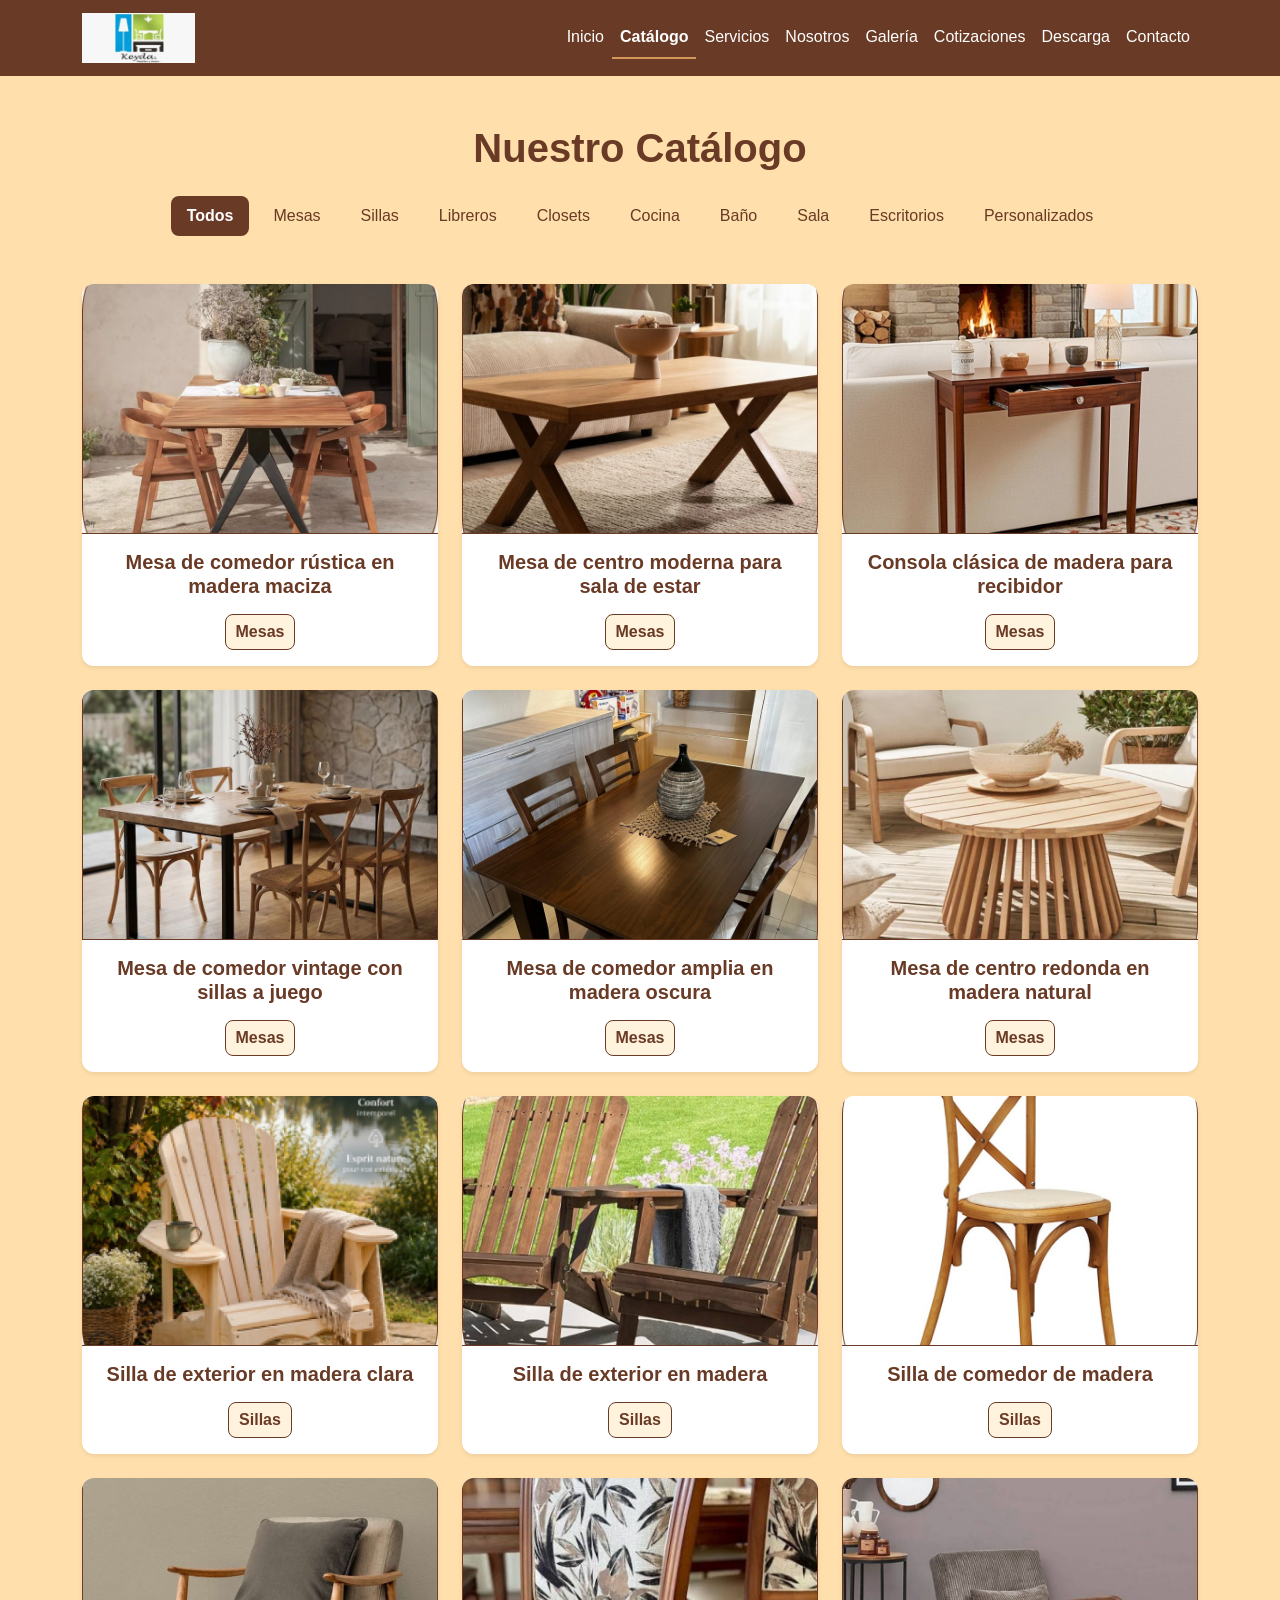
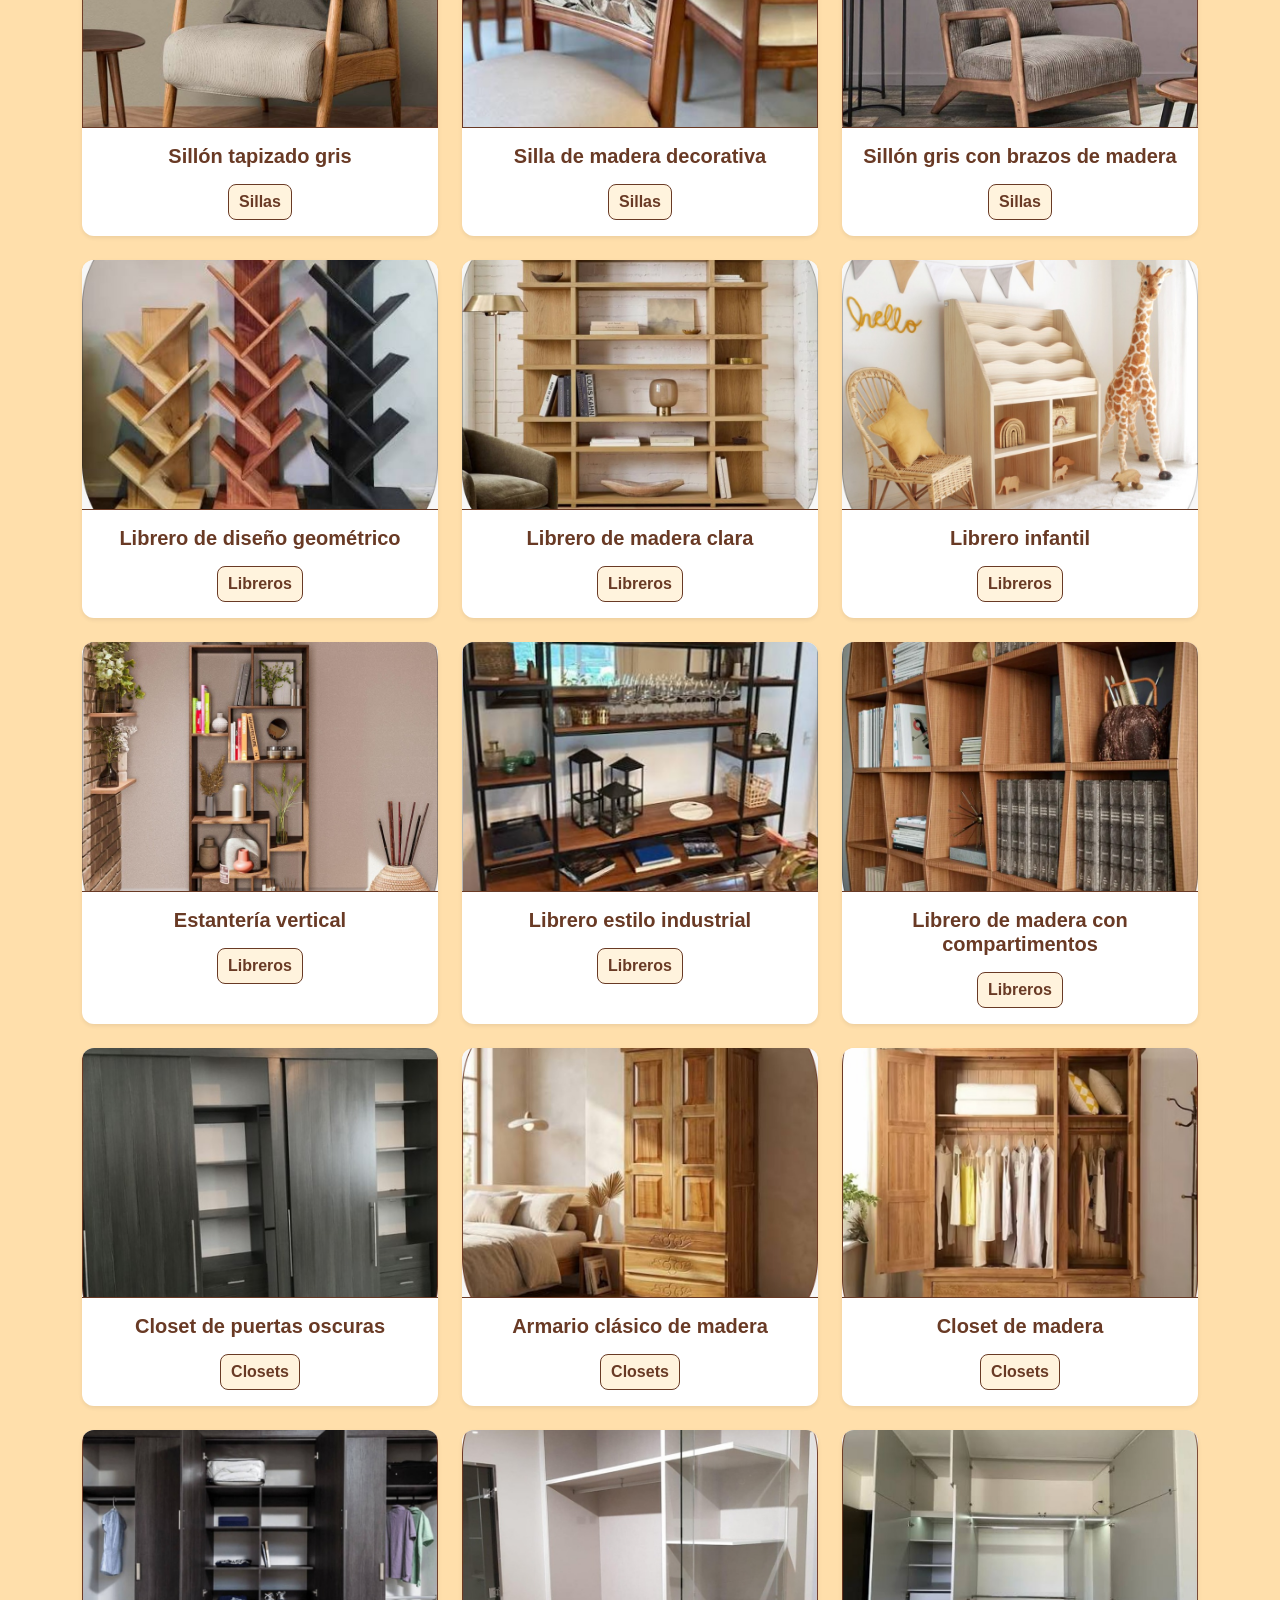
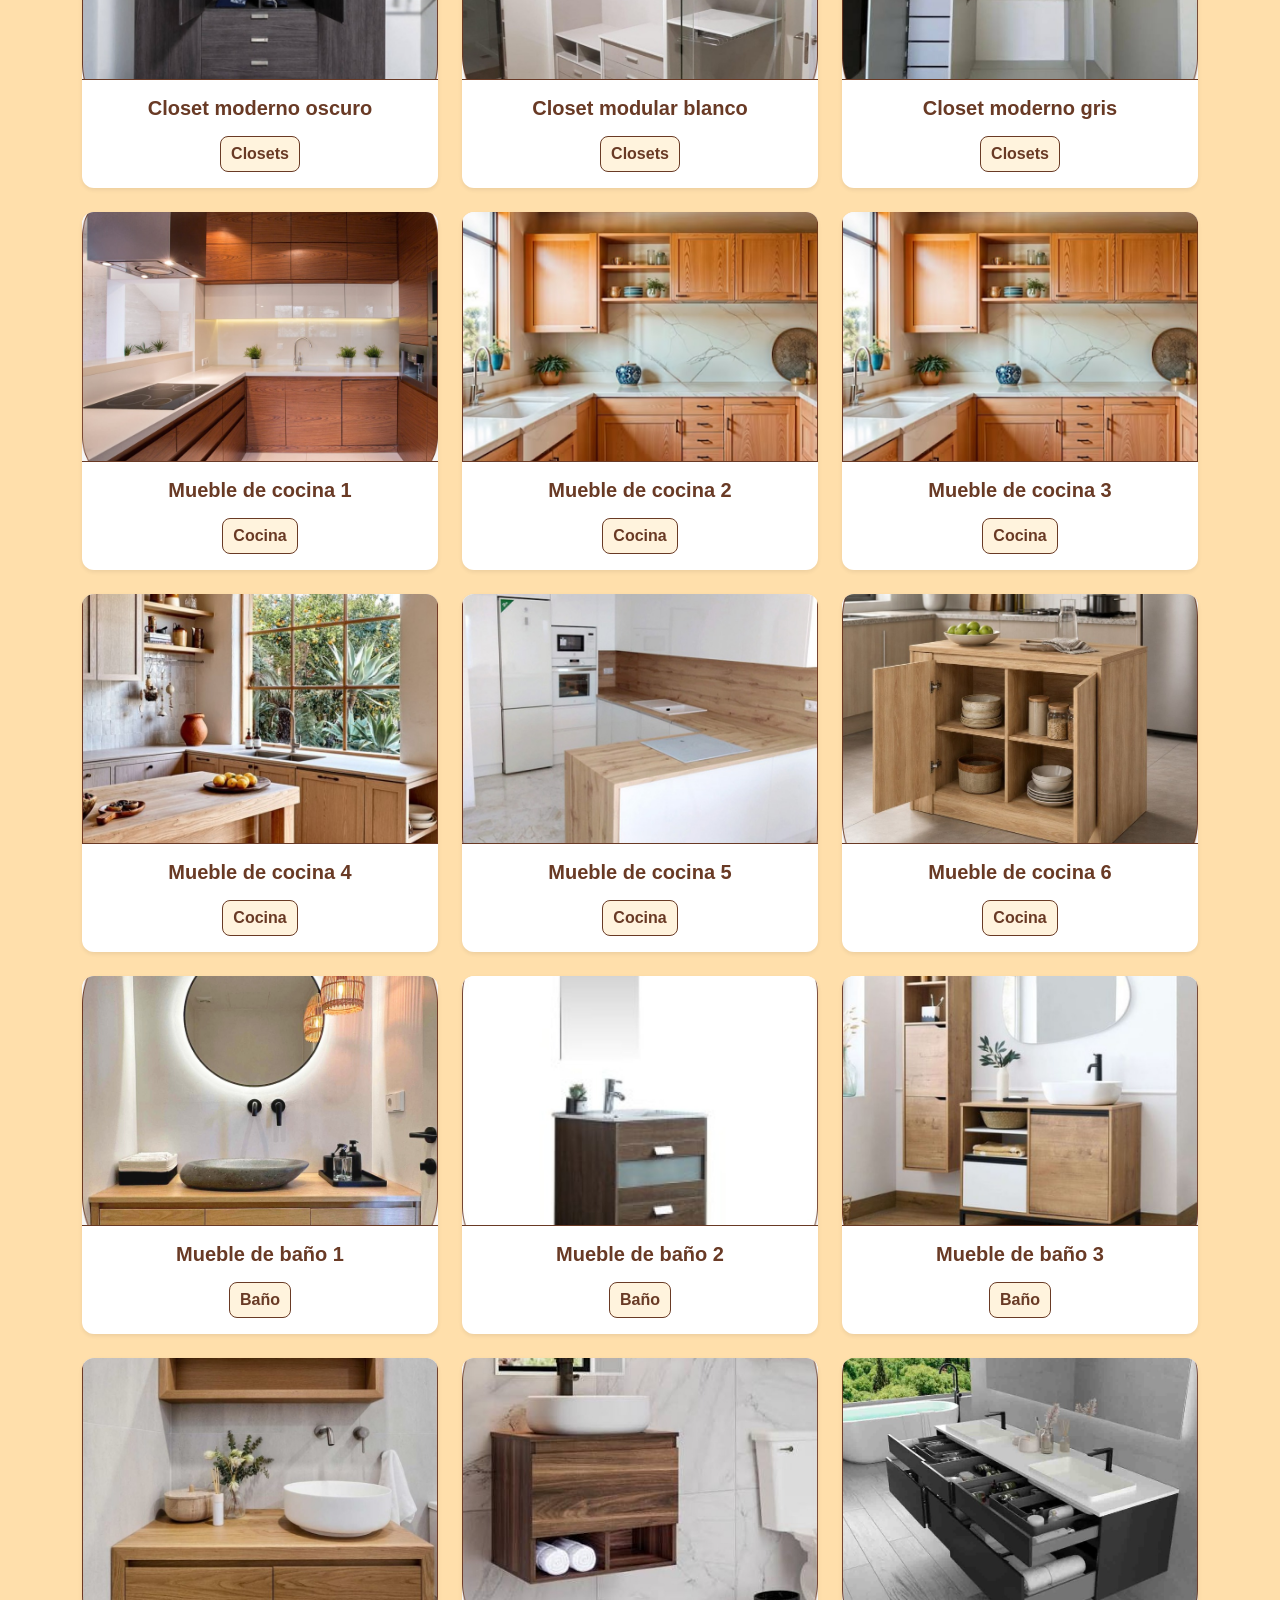
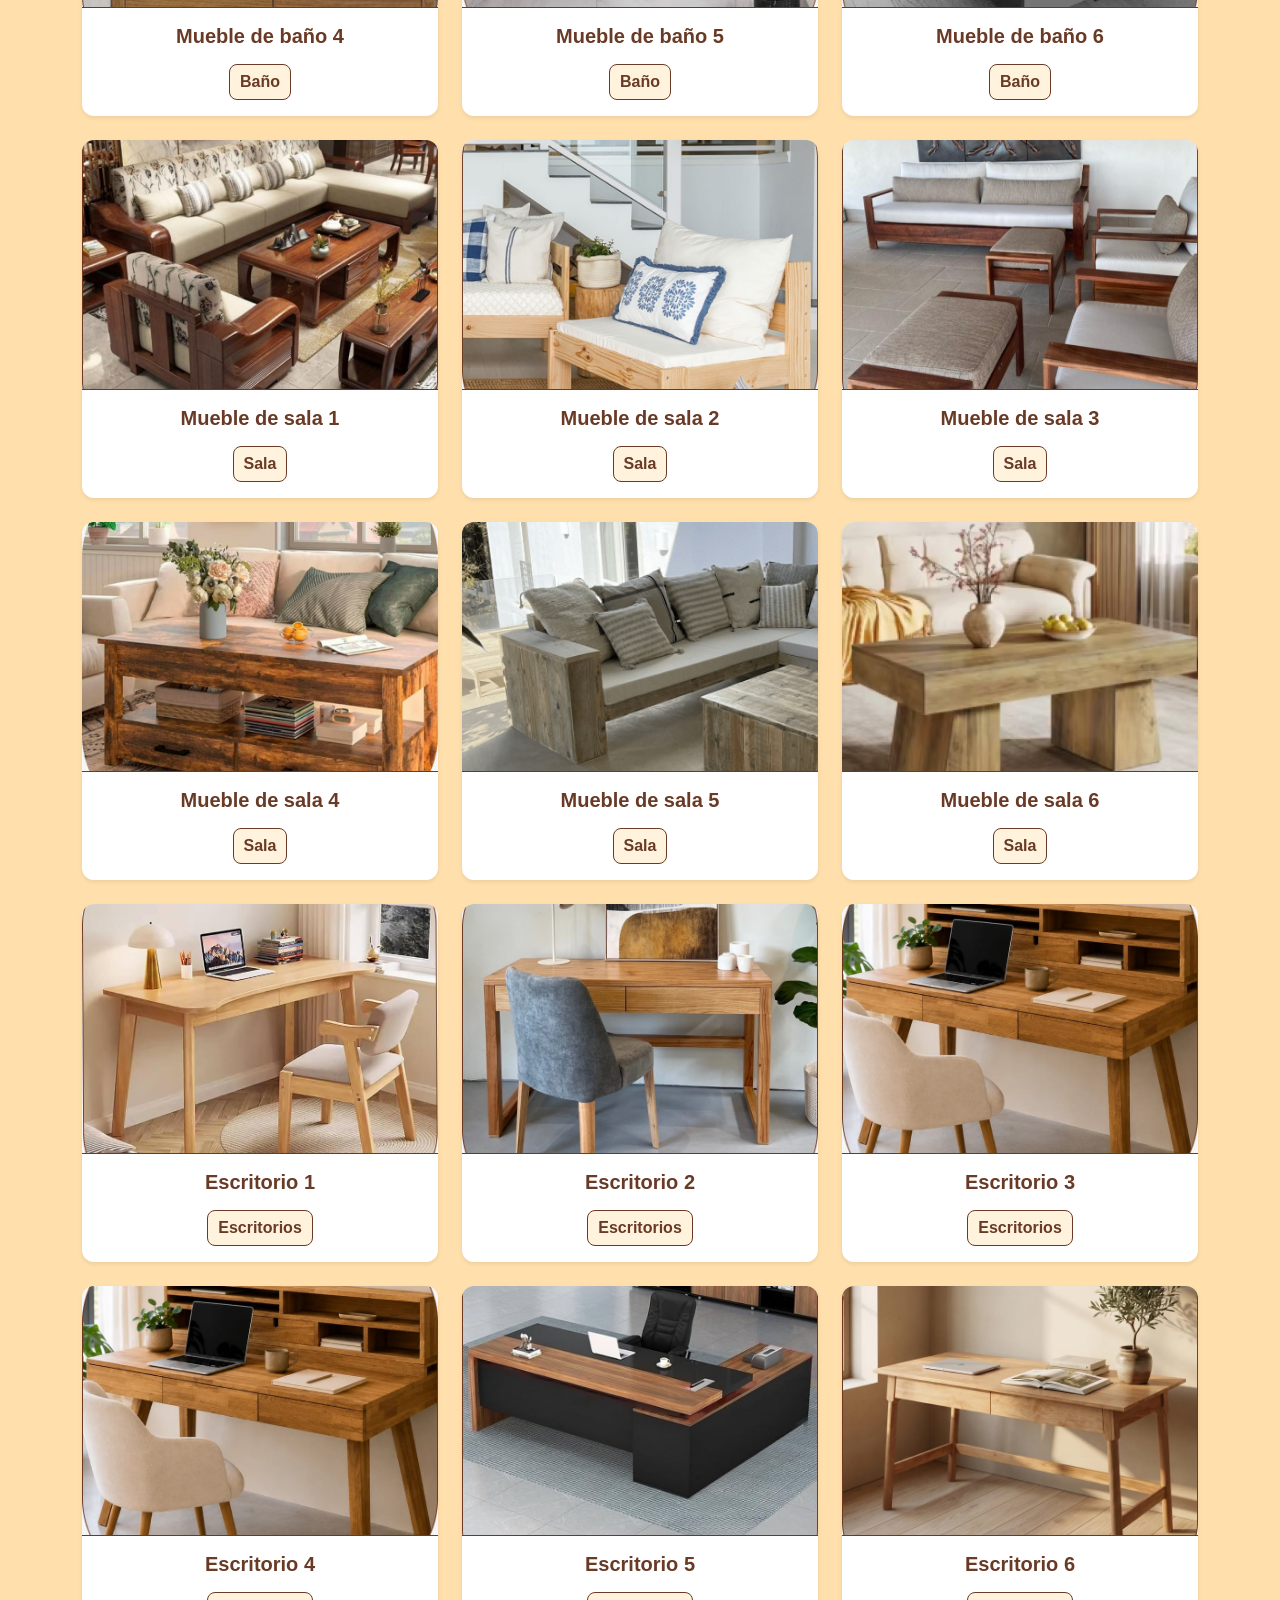
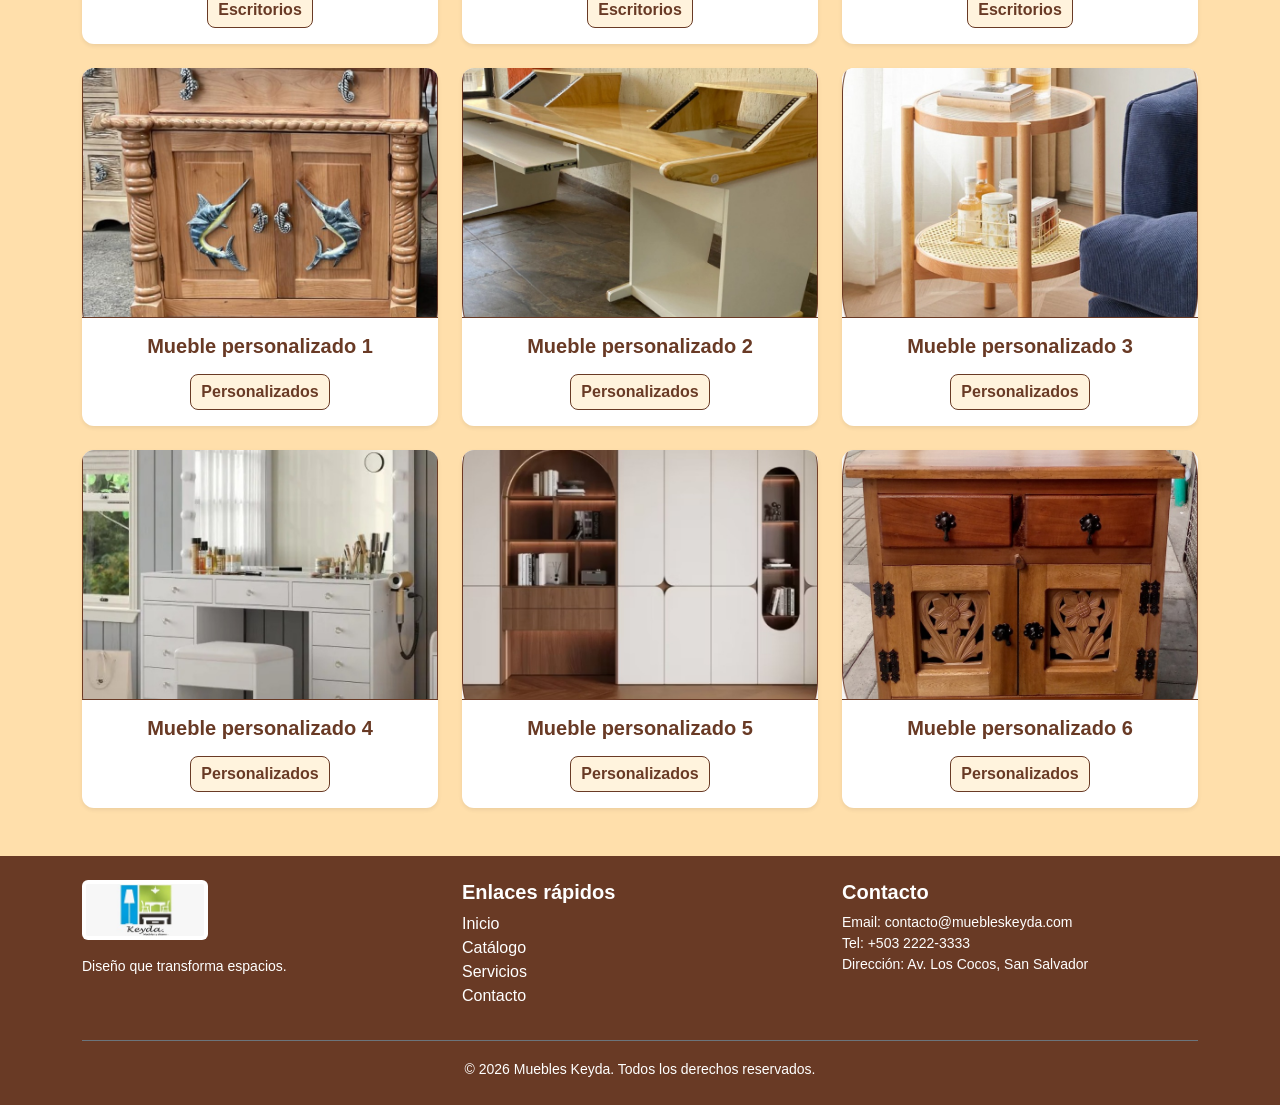
==== catalogo.html @ a853599a "Implementación final del sitio web Muebles Keyda" ====
<!DOCTYPE html>
<html lang="es">
<head>
    <meta charset="UTF-8">
    <meta name="viewport" content="width=device-width, initial-scale=1.0">
    <title>Muebles Keyda - Catálogo</title>
    <!-- Bootstrap CSS -->
    <link href="https://cdn.jsdelivr.net/npm/bootstrap@5.3.0/dist/css/bootstrap.min.css" rel="stylesheet">
    <link rel="stylesheet" href="css/styles.css">
</head>
<body class="bg-beige">

    <!-- Header / Navbar -->
    <header>
        <nav class="navbar navbar-expand-lg navbar-custom">
            <div class="container">
                <a class="navbar-brand" href="index.html">
                    <img src="imgs/logo.png" alt="Logo Muebles Keyda" height="50">
                </a>
                <button class="navbar-toggler" type="button" data-bs-toggle="collapse" data-bs-target="#navbarNav" aria-controls="navbarNav" aria-expanded="false" aria-label="Toggle navigation">
                    <span class="navbar-toggler-icon"></span>
                </button>
                <div class="collapse navbar-collapse justify-content-end" id="navbarNav">
                    <ul class="navbar-nav">
                        <li class="nav-item"><a class="nav-link" href="index.html">Inicio</a></li>
                        <li class="nav-item"><a class="nav-link active" href="catalogo.html">Catálogo</a></li>
                        <li class="nav-item"><a class="nav-link" href="servicios.html">Servicios</a></li>
                        <li class="nav-item"><a class="nav-link" href="nosotros.html">Nosotros</a></li>
                        <li class="nav-item"><a class="nav-link" href="galeria.html">Galería</a></li>
                        <li class="nav-item"><a class="nav-link" href="cotizaciones.html">Cotizaciones</a></li>
                        <li class="nav-item"><a class="nav-link" href="descarga.html">Descarga</a></li>
                        <li class="nav-item"><a class="nav-link" href="contacto.html">Contacto</a></li>
                    </ul>
                </div>
            </div>
        </nav>
    </header>

    <main class="py-5">
        <div class="container">
            <h1 class="text-primario fw-bold mb-4 text-center">Nuestro Catálogo</h1>
            
            <!-- Filters -->
            <ul class="nav nav-pills justify-content-center mb-5 catalog-nav gap-2">
                <li class="nav-item">
                    <a class="nav-link active filter-btn" data-filter="todos">Todos</a>
                </li>
                <li class="nav-item"><a class="nav-link filter-btn" data-filter="mesas">Mesas</a></li>
                <li class="nav-item"><a class="nav-link filter-btn" data-filter="sillas">Sillas</a></li>
                <li class="nav-item"><a class="nav-link filter-btn" data-filter="libreros">Libreros</a></li>
                <li class="nav-item"><a class="nav-link filter-btn" data-filter="closets">Closets</a></li>
                <li class="nav-item"><a class="nav-link filter-btn" data-filter="cocina">Cocina</a></li>
                <li class="nav-item"><a class="nav-link filter-btn" data-filter="bano">Baño</a></li>
                <li class="nav-item"><a class="nav-link filter-btn" data-filter="sala">Sala</a></li>
                <li class="nav-item"><a class="nav-link filter-btn" data-filter="escritorios">Escritorios</a></li>
                <li class="nav-item"><a class="nav-link filter-btn" data-filter="personalizados">Personalizados</a></li>
            </ul>

            <!-- Catalog Grid -->
            <div class="row g-4" id="catalog-container">
                <!-- MESAS -->
                <div class="col-md-4 col-sm-6 catalog-item" data-category="mesas">
                    <div class="card card-custom h-100 text-center border-0 shadow-sm">
                        <img src="imgs/mesas/m1.png" class="card-img-top img-cover rounded-top" alt="Mesa de comedor rústica en madera maciza" style="height: 250px;">
                        <div class="card-body bg-blanco">
                            <h5 class="card-title text-primario fw-bold">Mesa de comedor rústica en madera maciza</h5>
                            <span class="product-label d-inline-block mt-2">Mesas</span>
                        </div>
                    </div>
                </div>
                <div class="col-md-4 col-sm-6 catalog-item" data-category="mesas">
                    <div class="card card-custom h-100 text-center border-0 shadow-sm">
                        <img src="imgs/mesas/m2.png" class="card-img-top img-cover rounded-top" alt="Mesa de centro moderna para sala de estar" style="height: 250px;">
                        <div class="card-body bg-blanco">
                            <h5 class="card-title text-primario fw-bold">Mesa de centro moderna para sala de estar</h5>
                            <span class="product-label d-inline-block mt-2">Mesas</span>
                        </div>
                    </div>
                </div>
                <div class="col-md-4 col-sm-6 catalog-item" data-category="mesas">
                    <div class="card card-custom h-100 text-center border-0 shadow-sm">
                        <img src="imgs/mesas/m3.png" class="card-img-top img-cover rounded-top" alt="Consola clásica de madera para recibidor" style="height: 250px;">
                        <div class="card-body bg-blanco">
                            <h5 class="card-title text-primario fw-bold">Consola clásica de madera para recibidor</h5>
                            <span class="product-label d-inline-block mt-2">Mesas</span>
                        </div>
                    </div>
                </div>
                <div class="col-md-4 col-sm-6 catalog-item" data-category="mesas">
                    <div class="card card-custom h-100 text-center border-0 shadow-sm">
                        <img src="imgs/mesas/m4.png" class="card-img-top img-cover rounded-top" alt="Mesa de comedor vintage con sillas a juego" style="height: 250px;">
                        <div class="card-body bg-blanco">
                            <h5 class="card-title text-primario fw-bold">Mesa de comedor vintage con sillas a juego</h5>
                            <span class="product-label d-inline-block mt-2">Mesas</span>
                        </div>
                    </div>
                </div>
                <div class="col-md-4 col-sm-6 catalog-item" data-category="mesas">
                    <div class="card card-custom h-100 text-center border-0 shadow-sm">
                        <img src="imgs/mesas/m5.png" class="card-img-top img-cover rounded-top" alt="Mesa de comedor amplia en madera oscura" style="height: 250px;">
                        <div class="card-body bg-blanco">
                            <h5 class="card-title text-primario fw-bold">Mesa de comedor amplia en madera oscura</h5>
                            <span class="product-label d-inline-block mt-2">Mesas</span>
                        </div>
                    </div>
                </div>
                <div class="col-md-4 col-sm-6 catalog-item" data-category="mesas">
                    <div class="card card-custom h-100 text-center border-0 shadow-sm">
                        <img src="imgs/mesas/m6.png" class="card-img-top img-cover rounded-top" alt="Mesa de centro redonda en madera natural" style="height: 250px;">
                        <div class="card-body bg-blanco">
                            <h5 class="card-title text-primario fw-bold">Mesa de centro redonda en madera natural</h5>
                            <span class="product-label d-inline-block mt-2">Mesas</span>
                        </div>
                    </div>
                </div>

                <!-- SILLAS -->
                <div class="col-md-4 col-sm-6 catalog-item" data-category="sillas">
                    <div class="card card-custom h-100 text-center border-0 shadow-sm">
                        <img src="imgs/sillas/s1.png" class="card-img-top img-cover rounded-top" alt="Silla de exterior en madera clara" style="height: 250px;">
                        <div class="card-body bg-blanco">
                            <h5 class="card-title text-primario fw-bold">Silla de exterior en madera clara</h5>
                            <span class="product-label d-inline-block mt-2">Sillas</span>
                        </div>
                    </div>
                </div>
                <div class="col-md-4 col-sm-6 catalog-item" data-category="sillas">
                    <div class="card card-custom h-100 text-center border-0 shadow-sm">
                        <img src="imgs/sillas/s2.png" class="card-img-top img-cover rounded-top" alt="Silla de exterior en madera" style="height: 250px;">
                        <div class="card-body bg-blanco">
                            <h5 class="card-title text-primario fw-bold">Silla de exterior en madera</h5>
                            <span class="product-label d-inline-block mt-2">Sillas</span>
                        </div>
                    </div>
                </div>
                <div class="col-md-4 col-sm-6 catalog-item" data-category="sillas">
                    <div class="card card-custom h-100 text-center border-0 shadow-sm">
                        <img src="imgs/sillas/s3.png" class="card-img-top img-cover rounded-top" alt="Silla de comedor de madera" style="height: 250px;">
                        <div class="card-body bg-blanco">
                            <h5 class="card-title text-primario fw-bold">Silla de comedor de madera</h5>
                            <span class="product-label d-inline-block mt-2">Sillas</span>
                        </div>
                    </div>
                </div>
                <div class="col-md-4 col-sm-6 catalog-item" data-category="sillas">
                    <div class="card card-custom h-100 text-center border-0 shadow-sm">
                        <img src="imgs/sillas/s4.png" class="card-img-top img-cover rounded-top" alt="Sillón tapizado gris" style="height: 250px;">
                        <div class="card-body bg-blanco">
                            <h5 class="card-title text-primario fw-bold">Sillón tapizado gris</h5>
                            <span class="product-label d-inline-block mt-2">Sillas</span>
                        </div>
                    </div>
                </div>
                <div class="col-md-4 col-sm-6 catalog-item" data-category="sillas">
                    <div class="card card-custom h-100 text-center border-0 shadow-sm">
                        <img src="imgs/sillas/s5.png" class="card-img-top img-cover rounded-top" alt="Silla de madera decorativa" style="height: 250px;">
                        <div class="card-body bg-blanco">
                            <h5 class="card-title text-primario fw-bold">Silla de madera decorativa</h5>
                            <span class="product-label d-inline-block mt-2">Sillas</span>
                        </div>
                    </div>
                </div>
                <div class="col-md-4 col-sm-6 catalog-item" data-category="sillas">
                    <div class="card card-custom h-100 text-center border-0 shadow-sm">
                        <img src="imgs/sillas/s6.png" class="card-img-top img-cover rounded-top" alt="Sillón gris con brazos de madera" style="height: 250px;">
                        <div class="card-body bg-blanco">
                            <h5 class="card-title text-primario fw-bold">Sillón gris con brazos de madera</h5>
                            <span class="product-label d-inline-block mt-2">Sillas</span>
                        </div>
                    </div>
                </div>

                <!-- LIBREROS -->
                <div class="col-md-4 col-sm-6 catalog-item" data-category="libreros">
                    <div class="card card-custom h-100 text-center border-0 shadow-sm">
                        <img src="imgs/libreros/lib1.png" class="card-img-top img-cover rounded-top" alt="Librero de diseño geométrico" style="height: 250px;">
                        <div class="card-body bg-blanco">
                            <h5 class="card-title text-primario fw-bold">Librero de diseño geométrico</h5>
                            <span class="product-label d-inline-block mt-2">Libreros</span>
                        </div>
                    </div>
                </div>
                <div class="col-md-4 col-sm-6 catalog-item" data-category="libreros">
                    <div class="card card-custom h-100 text-center border-0 shadow-sm">
                        <img src="imgs/libreros/lib2.png" class="card-img-top img-cover rounded-top" alt="Librero de madera clara" style="height: 250px;">
                        <div class="card-body bg-blanco">
                            <h5 class="card-title text-primario fw-bold">Librero de madera clara</h5>
                            <span class="product-label d-inline-block mt-2">Libreros</span>
                        </div>
                    </div>
                </div>
                <div class="col-md-4 col-sm-6 catalog-item" data-category="libreros">
                    <div class="card card-custom h-100 text-center border-0 shadow-sm">
                        <img src="imgs/libreros/lib3.png" class="card-img-top img-cover rounded-top" alt="Librero infantil" style="height: 250px;">
                        <div class="card-body bg-blanco">
                            <h5 class="card-title text-primario fw-bold">Librero infantil</h5>
                            <span class="product-label d-inline-block mt-2">Libreros</span>
                        </div>
                    </div>
                </div>
                <div class="col-md-4 col-sm-6 catalog-item" data-category="libreros">
                    <div class="card card-custom h-100 text-center border-0 shadow-sm">
                        <img src="imgs/libreros/lib4.png" class="card-img-top img-cover rounded-top" alt="Estantería vertical" style="height: 250px;">
                        <div class="card-body bg-blanco">
                            <h5 class="card-title text-primario fw-bold">Estantería vertical</h5>
                            <span class="product-label d-inline-block mt-2">Libreros</span>
                        </div>
                    </div>
                </div>
                <div class="col-md-4 col-sm-6 catalog-item" data-category="libreros">
                    <div class="card card-custom h-100 text-center border-0 shadow-sm">
                        <img src="imgs/libreros/lib5.png" class="card-img-top img-cover rounded-top" alt="Librero estilo industrial" style="height: 250px;">
                        <div class="card-body bg-blanco">
                            <h5 class="card-title text-primario fw-bold">Librero estilo industrial</h5>
                            <span class="product-label d-inline-block mt-2">Libreros</span>
                        </div>
                    </div>
                </div>
                <div class="col-md-4 col-sm-6 catalog-item" data-category="libreros">
                    <div class="card card-custom h-100 text-center border-0 shadow-sm">
                        <img src="imgs/libreros/lib6.png" class="card-img-top img-cover rounded-top" alt="Librero de madera con compartimentos" style="height: 250px;">
                        <div class="card-body bg-blanco">
                            <h5 class="card-title text-primario fw-bold">Librero de madera con compartimentos</h5>
                            <span class="product-label d-inline-block mt-2">Libreros</span>
                        </div>
                    </div>
                </div>

                <!-- CLOSETS -->
                <div class="col-md-4 col-sm-6 catalog-item" data-category="closets">
                    <div class="card card-custom h-100 text-center border-0 shadow-sm">
                        <img src="imgs/closet/cl1.png" class="card-img-top img-cover rounded-top" alt="Closet de puertas oscuras" style="height: 250px;">
                        <div class="card-body bg-blanco">
                            <h5 class="card-title text-primario fw-bold">Closet de puertas oscuras</h5>
                            <span class="product-label d-inline-block mt-2">Closets</span>
                        </div>
                    </div>
                </div>
                <div class="col-md-4 col-sm-6 catalog-item" data-category="closets">
                    <div class="card card-custom h-100 text-center border-0 shadow-sm">
                        <img src="imgs/closet/cl2.png" class="card-img-top img-cover rounded-top" alt="Armario clásico de madera" style="height: 250px;">
                        <div class="card-body bg-blanco">
                            <h5 class="card-title text-primario fw-bold">Armario clásico de madera</h5>
                            <span class="product-label d-inline-block mt-2">Closets</span>
                        </div>
                    </div>
                </div>
                <div class="col-md-4 col-sm-6 catalog-item" data-category="closets">
                    <div class="card card-custom h-100 text-center border-0 shadow-sm">
                        <img src="imgs/closet/cl3.png" class="card-img-top img-cover rounded-top" alt="Closet de madera" style="height: 250px;">
                        <div class="card-body bg-blanco">
                            <h5 class="card-title text-primario fw-bold">Closet de madera</h5>
                            <span class="product-label d-inline-block mt-2">Closets</span>
                        </div>
                    </div>
                </div>
                <div class="col-md-4 col-sm-6 catalog-item" data-category="closets">
                    <div class="card card-custom h-100 text-center border-0 shadow-sm">
                        <img src="imgs/closet/cl4.png" class="card-img-top img-cover rounded-top" alt="Closet moderno oscuro" style="height: 250px;">
                        <div class="card-body bg-blanco">
                            <h5 class="card-title text-primario fw-bold">Closet moderno oscuro</h5>
                            <span class="product-label d-inline-block mt-2">Closets</span>
                        </div>
                    </div>
                </div>
                <div class="col-md-4 col-sm-6 catalog-item" data-category="closets">
                    <div class="card card-custom h-100 text-center border-0 shadow-sm">
                        <img src="imgs/closet/cl5.png" class="card-img-top img-cover rounded-top" alt="Closet modular blanco" style="height: 250px;">
                        <div class="card-body bg-blanco">
                            <h5 class="card-title text-primario fw-bold">Closet modular blanco</h5>
                            <span class="product-label d-inline-block mt-2">Closets</span>
                        </div>
                    </div>
                </div>
                <div class="col-md-4 col-sm-6 catalog-item" data-category="closets">
                    <div class="card card-custom h-100 text-center border-0 shadow-sm">
                        <img src="imgs/closet/cl6.png" class="card-img-top img-cover rounded-top" alt="Closet moderno gris" style="height: 250px;">
                        <div class="card-body bg-blanco">
                            <h5 class="card-title text-primario fw-bold">Closet moderno gris</h5>
                            <span class="product-label d-inline-block mt-2">Closets</span>
                        </div>
                    </div>
                </div>

                <!-- COCINA -->
                <div class="col-md-4 col-sm-6 catalog-item" data-category="cocina">
                    <div class="card card-custom h-100 text-center border-0 shadow-sm">
                        <img src="imgs/mueblescocina/mc1.png" class="card-img-top img-cover rounded-top" alt="Mueble de cocina 1" style="height: 250px;">
                        <div class="card-body bg-blanco">
                            <h5 class="card-title text-primario fw-bold">Mueble de cocina 1</h5>
                            <span class="product-label d-inline-block mt-2">Cocina</span>
                        </div>
                    </div>
                </div>
                <div class="col-md-4 col-sm-6 catalog-item" data-category="cocina">
                    <div class="card card-custom h-100 text-center border-0 shadow-sm">
                        <img src="imgs/mueblescocina/mc2.png" class="card-img-top img-cover rounded-top" alt="Mueble de cocina 2" style="height: 250px;">
                        <div class="card-body bg-blanco">
                            <h5 class="card-title text-primario fw-bold">Mueble de cocina 2</h5>
                            <span class="product-label d-inline-block mt-2">Cocina</span>
                        </div>
                    </div>
                </div>
                <div class="col-md-4 col-sm-6 catalog-item" data-category="cocina">
                    <div class="card card-custom h-100 text-center border-0 shadow-sm">
                        <img src="imgs/mueblescocina/mc3.png" class="card-img-top img-cover rounded-top" alt="Mueble de cocina 3" style="height: 250px;">
                        <div class="card-body bg-blanco">
                            <h5 class="card-title text-primario fw-bold">Mueble de cocina 3</h5>
                            <span class="product-label d-inline-block mt-2">Cocina</span>
                        </div>
                    </div>
                </div>
                <div class="col-md-4 col-sm-6 catalog-item" data-category="cocina">
                    <div class="card card-custom h-100 text-center border-0 shadow-sm">
                        <img src="imgs/mueblescocina/mc4.png" class="card-img-top img-cover rounded-top" alt="Mueble de cocina 4" style="height: 250px;">
                        <div class="card-body bg-blanco">
                            <h5 class="card-title text-primario fw-bold">Mueble de cocina 4</h5>
                            <span class="product-label d-inline-block mt-2">Cocina</span>
                        </div>
                    </div>
                </div>
                <div class="col-md-4 col-sm-6 catalog-item" data-category="cocina">
                    <div class="card card-custom h-100 text-center border-0 shadow-sm">
                        <img src="imgs/mueblescocina/mc5.png" class="card-img-top img-cover rounded-top" alt="Mueble de cocina 5" style="height: 250px;">
                        <div class="card-body bg-blanco">
                            <h5 class="card-title text-primario fw-bold">Mueble de cocina 5</h5>
                            <span class="product-label d-inline-block mt-2">Cocina</span>
                        </div>
                    </div>
                </div>
                <div class="col-md-4 col-sm-6 catalog-item" data-category="cocina">
                    <div class="card card-custom h-100 text-center border-0 shadow-sm">
                        <img src="imgs/mueblescocina/mc6.png" class="card-img-top img-cover rounded-top" alt="Mueble de cocina 6" style="height: 250px;">
                        <div class="card-body bg-blanco">
                            <h5 class="card-title text-primario fw-bold">Mueble de cocina 6</h5>
                            <span class="product-label d-inline-block mt-2">Cocina</span>
                        </div>
                    </div>
                </div>

                <!-- BAÑO -->
                <div class="col-md-4 col-sm-6 catalog-item" data-category="bano">
                    <div class="card card-custom h-100 text-center border-0 shadow-sm">
                        <img src="imgs/mueblesbaño/mb1.png" class="card-img-top img-cover rounded-top" alt="Mueble de baño 1" style="height: 250px;">
                        <div class="card-body bg-blanco">
                            <h5 class="card-title text-primario fw-bold">Mueble de baño 1</h5>
                            <span class="product-label d-inline-block mt-2">Baño</span>
                        </div>
                    </div>
                </div>
                <div class="col-md-4 col-sm-6 catalog-item" data-category="bano">
                    <div class="card card-custom h-100 text-center border-0 shadow-sm">
                        <img src="imgs/mueblesbaño/mb2.png" class="card-img-top img-cover rounded-top" alt="Mueble de baño 2" style="height: 250px;">
                        <div class="card-body bg-blanco">
                            <h5 class="card-title text-primario fw-bold">Mueble de baño 2</h5>
                            <span class="product-label d-inline-block mt-2">Baño</span>
                        </div>
                    </div>
                </div>
                <div class="col-md-4 col-sm-6 catalog-item" data-category="bano">
                    <div class="card card-custom h-100 text-center border-0 shadow-sm">
                        <img src="imgs/mueblesbaño/mb3.png" class="card-img-top img-cover rounded-top" alt="Mueble de baño 3" style="height: 250px;">
                        <div class="card-body bg-blanco">
                            <h5 class="card-title text-primario fw-bold">Mueble de baño 3</h5>
                            <span class="product-label d-inline-block mt-2">Baño</span>
                        </div>
                    </div>
                </div>
                <div class="col-md-4 col-sm-6 catalog-item" data-category="bano">
                    <div class="card card-custom h-100 text-center border-0 shadow-sm">
                        <img src="imgs/mueblesbaño/mb4.png" class="card-img-top img-cover rounded-top" alt="Mueble de baño 4" style="height: 250px;">
                        <div class="card-body bg-blanco">
                            <h5 class="card-title text-primario fw-bold">Mueble de baño 4</h5>
                            <span class="product-label d-inline-block mt-2">Baño</span>
                        </div>
                    </div>
                </div>
                <div class="col-md-4 col-sm-6 catalog-item" data-category="bano">
                    <div class="card card-custom h-100 text-center border-0 shadow-sm">
                        <img src="imgs/mueblesbaño/mb5.png" class="card-img-top img-cover rounded-top" alt="Mueble de baño 5" style="height: 250px;">
                        <div class="card-body bg-blanco">
                            <h5 class="card-title text-primario fw-bold">Mueble de baño 5</h5>
                            <span class="product-label d-inline-block mt-2">Baño</span>
                        </div>
                    </div>
                </div>
                <div class="col-md-4 col-sm-6 catalog-item" data-category="bano">
                    <div class="card card-custom h-100 text-center border-0 shadow-sm">
                        <img src="imgs/mueblesbaño/mb6.png" class="card-img-top img-cover rounded-top" alt="Mueble de baño 6" style="height: 250px;">
                        <div class="card-body bg-blanco">
                            <h5 class="card-title text-primario fw-bold">Mueble de baño 6</h5>
                            <span class="product-label d-inline-block mt-2">Baño</span>
                        </div>
                    </div>
                </div>

                <!-- SALA -->
                <div class="col-md-4 col-sm-6 catalog-item" data-category="sala">
                    <div class="card card-custom h-100 text-center border-0 shadow-sm">
                        <img src="imgs/mueblessala/ms1.png" class="card-img-top img-cover rounded-top" alt="Mueble de sala 1" style="height: 250px;">
                        <div class="card-body bg-blanco">
                            <h5 class="card-title text-primario fw-bold">Mueble de sala 1</h5>
                            <span class="product-label d-inline-block mt-2">Sala</span>
                        </div>
                    </div>
                </div>
                <div class="col-md-4 col-sm-6 catalog-item" data-category="sala">
                    <div class="card card-custom h-100 text-center border-0 shadow-sm">
                        <img src="imgs/mueblessala/ms2.png" class="card-img-top img-cover rounded-top" alt="Mueble de sala 2" style="height: 250px;">
                        <div class="card-body bg-blanco">
                            <h5 class="card-title text-primario fw-bold">Mueble de sala 2</h5>
                            <span class="product-label d-inline-block mt-2">Sala</span>
                        </div>
                    </div>
                </div>
                <div class="col-md-4 col-sm-6 catalog-item" data-category="sala">
                    <div class="card card-custom h-100 text-center border-0 shadow-sm">
                        <img src="imgs/mueblessala/ms3.png" class="card-img-top img-cover rounded-top" alt="Mueble de sala 3" style="height: 250px;">
                        <div class="card-body bg-blanco">
                            <h5 class="card-title text-primario fw-bold">Mueble de sala 3</h5>
                            <span class="product-label d-inline-block mt-2">Sala</span>
                        </div>
                    </div>
                </div>
                <div class="col-md-4 col-sm-6 catalog-item" data-category="sala">
                    <div class="card card-custom h-100 text-center border-0 shadow-sm">
                        <img src="imgs/mueblessala/ms4.png" class="card-img-top img-cover rounded-top" alt="Mueble de sala 4" style="height: 250px;">
                        <div class="card-body bg-blanco">
                            <h5 class="card-title text-primario fw-bold">Mueble de sala 4</h5>
                            <span class="product-label d-inline-block mt-2">Sala</span>
                        </div>
                    </div>
                </div>
                <div class="col-md-4 col-sm-6 catalog-item" data-category="sala">
                    <div class="card card-custom h-100 text-center border-0 shadow-sm">
                        <img src="imgs/mueblessala/ms5.png" class="card-img-top img-cover rounded-top" alt="Mueble de sala 5" style="height: 250px;">
                        <div class="card-body bg-blanco">
                            <h5 class="card-title text-primario fw-bold">Mueble de sala 5</h5>
                            <span class="product-label d-inline-block mt-2">Sala</span>
                        </div>
                    </div>
                </div>
                <div class="col-md-4 col-sm-6 catalog-item" data-category="sala">
                    <div class="card card-custom h-100 text-center border-0 shadow-sm">
                        <img src="imgs/mueblessala/ms6.png" class="card-img-top img-cover rounded-top" alt="Mueble de sala 6" style="height: 250px;">
                        <div class="card-body bg-blanco">
                            <h5 class="card-title text-primario fw-bold">Mueble de sala 6</h5>
                            <span class="product-label d-inline-block mt-2">Sala</span>
                        </div>
                    </div>
                </div>

                <!-- ESCRITORIOS -->
                <div class="col-md-4 col-sm-6 catalog-item" data-category="escritorios">
                    <div class="card card-custom h-100 text-center border-0 shadow-sm">
                        <img src="imgs/escritorios/e1.png" class="card-img-top img-cover rounded-top" alt="Escritorio 1" style="height: 250px;">
                        <div class="card-body bg-blanco">
                            <h5 class="card-title text-primario fw-bold">Escritorio 1</h5>
                            <span class="product-label d-inline-block mt-2">Escritorios</span>
                        </div>
                    </div>
                </div>
                <div class="col-md-4 col-sm-6 catalog-item" data-category="escritorios">
                    <div class="card card-custom h-100 text-center border-0 shadow-sm">
                        <img src="imgs/escritorios/e2.png" class="card-img-top img-cover rounded-top" alt="Escritorio 2" style="height: 250px;">
                        <div class="card-body bg-blanco">
                            <h5 class="card-title text-primario fw-bold">Escritorio 2</h5>
                            <span class="product-label d-inline-block mt-2">Escritorios</span>
                        </div>
                    </div>
                </div>
                <div class="col-md-4 col-sm-6 catalog-item" data-category="escritorios">
                    <div class="card card-custom h-100 text-center border-0 shadow-sm">
                        <img src="imgs/escritorios/e3.png" class="card-img-top img-cover rounded-top" alt="Escritorio 3" style="height: 250px;">
                        <div class="card-body bg-blanco">
                            <h5 class="card-title text-primario fw-bold">Escritorio 3</h5>
                            <span class="product-label d-inline-block mt-2">Escritorios</span>
                        </div>
                    </div>
                </div>
                <div class="col-md-4 col-sm-6 catalog-item" data-category="escritorios">
                    <div class="card card-custom h-100 text-center border-0 shadow-sm">
                        <img src="imgs/escritorios/e4.png" class="card-img-top img-cover rounded-top" alt="Escritorio 4" style="height: 250px;">
                        <div class="card-body bg-blanco">
                            <h5 class="card-title text-primario fw-bold">Escritorio 4</h5>
                            <span class="product-label d-inline-block mt-2">Escritorios</span>
                        </div>
                    </div>
                </div>
                <div class="col-md-4 col-sm-6 catalog-item" data-category="escritorios">
                    <div class="card card-custom h-100 text-center border-0 shadow-sm">
                        <img src="imgs/escritorios/e5.png" class="card-img-top img-cover rounded-top" alt="Escritorio 5" style="height: 250px;">
                        <div class="card-body bg-blanco">
                            <h5 class="card-title text-primario fw-bold">Escritorio 5</h5>
                            <span class="product-label d-inline-block mt-2">Escritorios</span>
                        </div>
                    </div>
                </div>
                <div class="col-md-4 col-sm-6 catalog-item" data-category="escritorios">
                    <div class="card card-custom h-100 text-center border-0 shadow-sm">
                        <img src="imgs/escritorios/e6.png" class="card-img-top img-cover rounded-top" alt="Escritorio 6" style="height: 250px;">
                        <div class="card-body bg-blanco">
                            <h5 class="card-title text-primario fw-bold">Escritorio 6</h5>
                            <span class="product-label d-inline-block mt-2">Escritorios</span>
                        </div>
                    </div>
                </div>

                <!-- MUEBLES PERSONALIZADOS -->
                <div class="col-md-4 col-sm-6 catalog-item" data-category="personalizados">
                    <div class="card card-custom h-100 text-center border-0 shadow-sm">
                        <img src="imgs/mueblespersonalisados/mp1.png" class="card-img-top img-cover rounded-top" alt="Mueble personalizado 1" style="height: 250px;">
                        <div class="card-body bg-blanco">
                            <h5 class="card-title text-primario fw-bold">Mueble personalizado 1</h5>
                            <span class="product-label d-inline-block mt-2">Personalizados</span>
                        </div>
                    </div>
                </div>
                <div class="col-md-4 col-sm-6 catalog-item" data-category="personalizados">
                    <div class="card card-custom h-100 text-center border-0 shadow-sm">
                        <img src="imgs/mueblespersonalisados/mp2.png" class="card-img-top img-cover rounded-top" alt="Mueble personalizado 2" style="height: 250px;">
                        <div class="card-body bg-blanco">
                            <h5 class="card-title text-primario fw-bold">Mueble personalizado 2</h5>
                            <span class="product-label d-inline-block mt-2">Personalizados</span>
                        </div>
                    </div>
                </div>
                <div class="col-md-4 col-sm-6 catalog-item" data-category="personalizados">
                    <div class="card card-custom h-100 text-center border-0 shadow-sm">
                        <img src="imgs/mueblespersonalisados/mp3.png" class="card-img-top img-cover rounded-top" alt="Mueble personalizado 3" style="height: 250px;">
                        <div class="card-body bg-blanco">
                            <h5 class="card-title text-primario fw-bold">Mueble personalizado 3</h5>
                            <span class="product-label d-inline-block mt-2">Personalizados</span>
                        </div>
                    </div>
                </div>
                <div class="col-md-4 col-sm-6 catalog-item" data-category="personalizados">
                    <div class="card card-custom h-100 text-center border-0 shadow-sm">
                        <img src="imgs/mueblespersonalisados/mp4.png" class="card-img-top img-cover rounded-top" alt="Mueble personalizado 4" style="height: 250px;">
                        <div class="card-body bg-blanco">
                            <h5 class="card-title text-primario fw-bold">Mueble personalizado 4</h5>
                            <span class="product-label d-inline-block mt-2">Personalizados</span>
                        </div>
                    </div>
                </div>
                <div class="col-md-4 col-sm-6 catalog-item" data-category="personalizados">
                    <div class="card card-custom h-100 text-center border-0 shadow-sm">
                        <img src="imgs/mueblespersonalisados/mp5.png" class="card-img-top img-cover rounded-top" alt="Mueble personalizado 5" style="height: 250px;">
                        <div class="card-body bg-blanco">
                            <h5 class="card-title text-primario fw-bold">Mueble personalizado 5</h5>
                            <span class="product-label d-inline-block mt-2">Personalizados</span>
                        </div>
                    </div>
                </div>
                <div class="col-md-4 col-sm-6 catalog-item" data-category="personalizados">
                    <div class="card card-custom h-100 text-center border-0 shadow-sm">
                        <img src="imgs/mueblespersonalisados/mp6.png" class="card-img-top img-cover rounded-top" alt="Mueble personalizado 6" style="height: 250px;">
                        <div class="card-body bg-blanco">
                            <h5 class="card-title text-primario fw-bold">Mueble personalizado 6</h5>
                            <span class="product-label d-inline-block mt-2">Personalizados</span>
                        </div>
                    </div>
                </div>

            </div>
        </div>
    </main>

    <!-- Footer -->
    <footer class="py-4 mt-auto">
        <div class="container">
            <div class="row">
                <div class="col-md-4 mb-3 mb-md-0">
                    <img src="imgs/logo.png" alt="Logo Muebles Keyda" height="60" class="mb-3 bg-white rounded p-1">
                    <p class="small">Diseño que transforma espacios.</p>
                </div>
                <div class="col-md-4 mb-3 mb-md-0">
                    <h5 class="fw-bold">Enlaces rápidos</h5>
                    <ul class="list-unstyled">
                        <li><a href="index.html">Inicio</a></li>
                        <li><a href="catalogo.html">Catálogo</a></li>
                        <li><a href="servicios.html">Servicios</a></li>
                        <li><a href="contacto.html">Contacto</a></li>
                    </ul>
                </div>
                <div class="col-md-4">
                    <h5 class="fw-bold">Contacto</h5>
                    <ul class="list-unstyled small">
                        <li>Email: contacto@muebleskeyda.com</li>
                        <li>Tel: +503 2222-3333</li>
                        <li>Dirección: Av. Los Cocos, San Salvador</li>
                    </ul>
                </div>
            </div>
            <div class="text-center mt-3 pt-3 border-top border-secondary">
                <small>&copy; 2026 Muebles Keyda. Todos los derechos reservados.</small>
            </div>
        </div>
    </footer>

    <!-- Bootstrap JS -->
    <script src="https://cdn.jsdelivr.net/npm/bootstrap@5.3.0/dist/js/bootstrap.bundle.min.js"></script>
    <script src="js/main.js"></script>
</body>
</html>
---- css/styles.css ----
:root {
    --color-primario: #693A25;
    --color-secundario: #A65E32;
    --color-acento: #D5965B;
    --color-beige: #FFDFAB;
    --color-crema: #FFF3DD;
    --color-texto: #543A2B;
    --color-blanco: #FFFFFF;
}

body {
    font-family: 'Segoe UI', Tahoma, Geneva, Verdana, sans-serif; /* Fallback si Figma no especifica, pero usar una limpia */
    color: var(--color-texto);
    background-color: var(--color-blanco);
}

/* Navbar */
.navbar-custom {
    background-color: var(--color-primario);
}
.navbar-custom .navbar-brand,
.navbar-custom .nav-link {
    color: var(--color-blanco) !important;
}
.navbar-custom .nav-link.active {
    font-weight: bold;
    border-bottom: 2px solid var(--color-acento);
}
.navbar-custom .navbar-toggler-icon {
    filter: invert(1);
}

/* Footer */
footer {
    background-color: var(--color-primario);
    color: var(--color-blanco);
}
footer a {
    color: var(--color-blanco);
    text-decoration: none;
}
footer a:hover {
    color: var(--color-acento);
}

/* Buttons */
.btn-primary-custom {
    background-color: var(--color-secundario);
    color: var(--color-blanco);
    border: none;
    border-radius: 8px;
    padding: 10px 20px;
}
.btn-primary-custom:hover {
    background-color: #8c4c26; /* Darker terracota */
    color: var(--color-blanco);
}
.btn-secondary-custom {
    background-color: var(--color-acento);
    color: var(--color-blanco);
    border: none;
    border-radius: 8px;
    padding: 10px 20px;
}
.btn-secondary-custom:hover {
    background-color: #c08047; /* Darker caramelo */
    color: var(--color-blanco);
}

/* Backgrounds */
.bg-beige { background-color: var(--color-beige); }
.bg-crema { background-color: var(--color-crema); }
.bg-primario { background-color: var(--color-primario); }
.bg-secundario { background-color: var(--color-secundario); }
.bg-acento { background-color: var(--color-acento); }

/* Text colors */
.text-primario { color: var(--color-primario); }
.text-secundario { color: var(--color-secundario); }
.text-acento { color: var(--color-acento); }
.text-crema { color: var(--color-crema); }
.text-beige { color: var(--color-beige); }

/* Custom elements */
.rounded-custom {
    border-radius: 12px;
}
.card-custom {
    border: 1px solid var(--color-primario);
    border-radius: 12px;
    background-color: var(--color-blanco);
    overflow: hidden;
}
.card-custom img {
    border-bottom: 1px solid var(--color-primario);
}
.product-label {
    background-color: var(--color-crema);
    color: var(--color-primario);
    border: 1px solid var(--color-primario);
    border-radius: 8px;
    padding: 5px 10px;
    font-weight: bold;
}

/* Hero Sections */
.hero-section {
    position: relative;
    background-size: cover;
    background-position: center;
    color: var(--color-blanco);
    padding: 100px 0;
    text-align: center;
}
.hero-overlay {
    position: absolute;
    top: 0; left: 0; right: 0; bottom: 0;
    background-color: rgba(105, 58, 37, 0.7); /* Primario with opacity */
    z-index: 1;
}
.hero-content {
    position: relative;
    z-index: 2;
}

/* Catalog Filter */
.catalog-nav .nav-link {
    color: var(--color-primario);
    cursor: pointer;
}
.catalog-nav .nav-link.active {
    font-weight: bold;
    background-color: var(--color-primario);
    color: var(--color-blanco);
    border-radius: 8px;
}

/* Image object fit */
.img-cover {
    object-fit: cover;
    width: 100%;
}
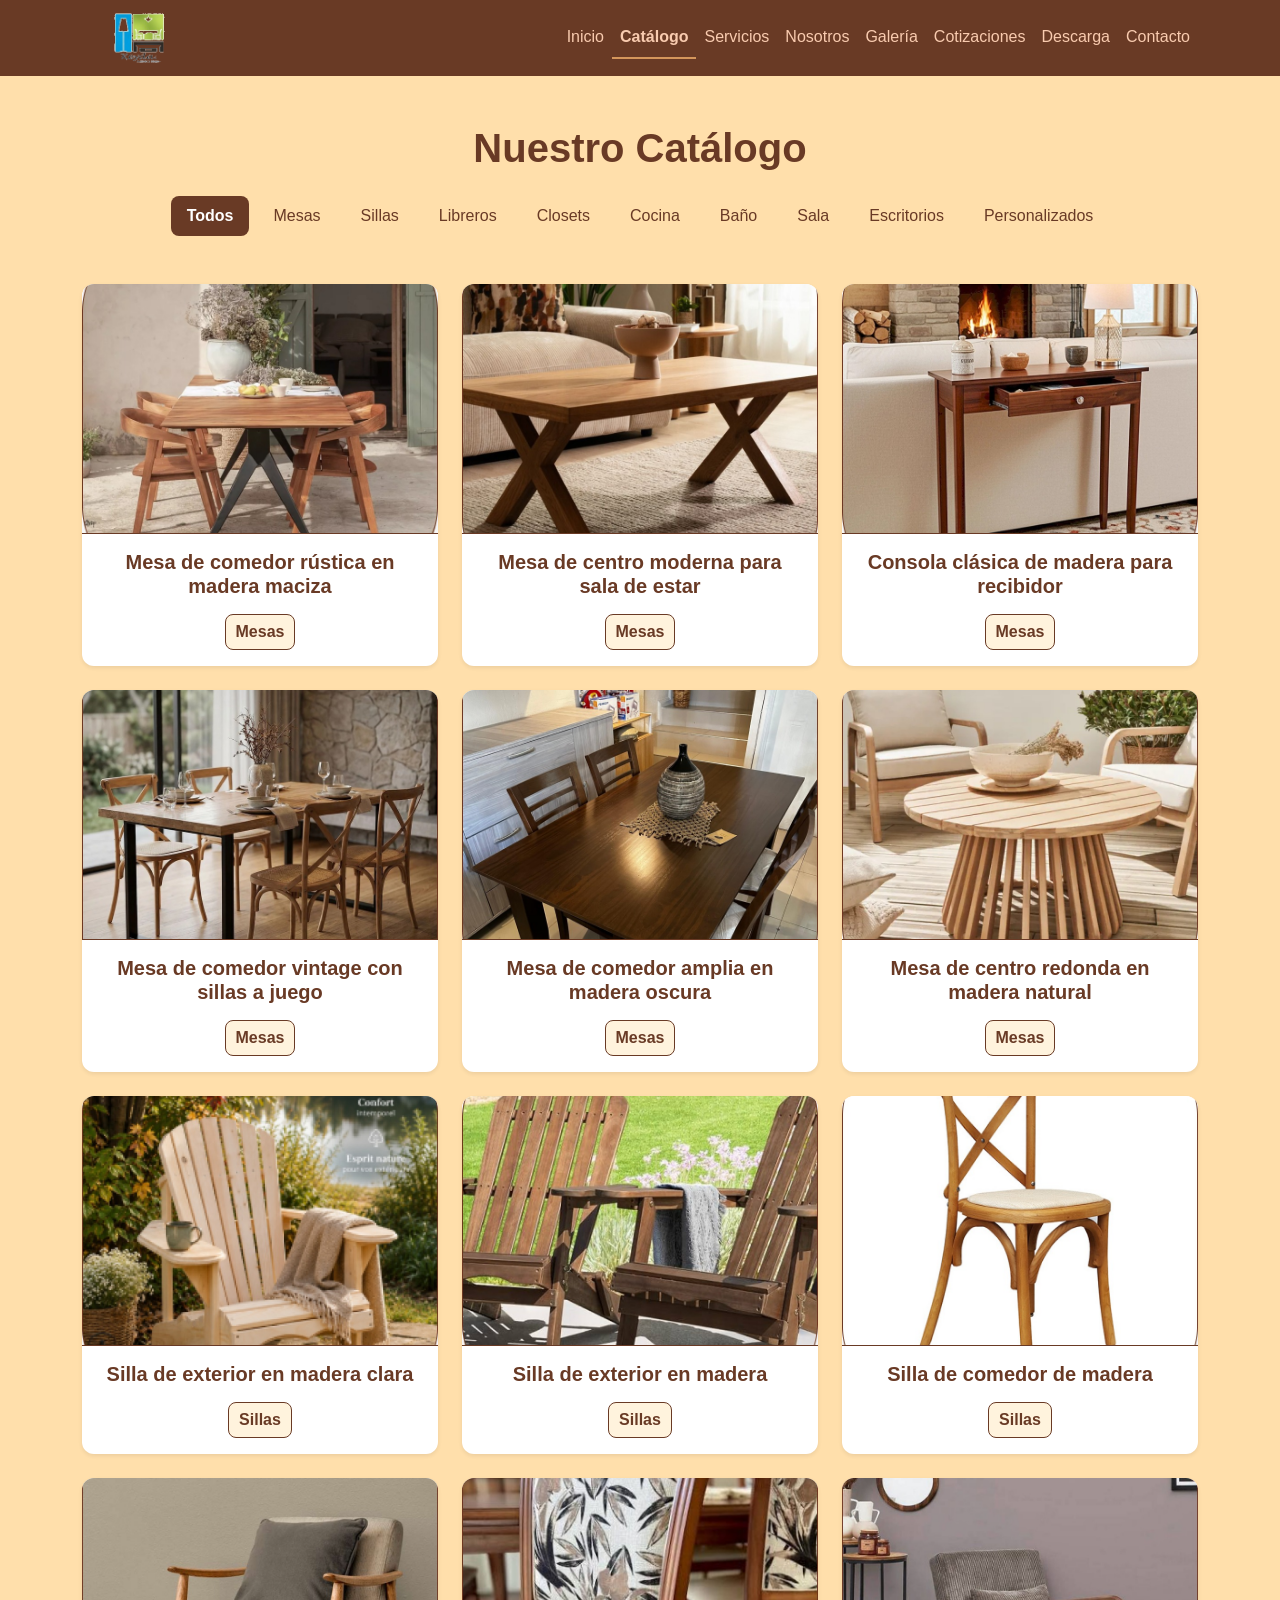
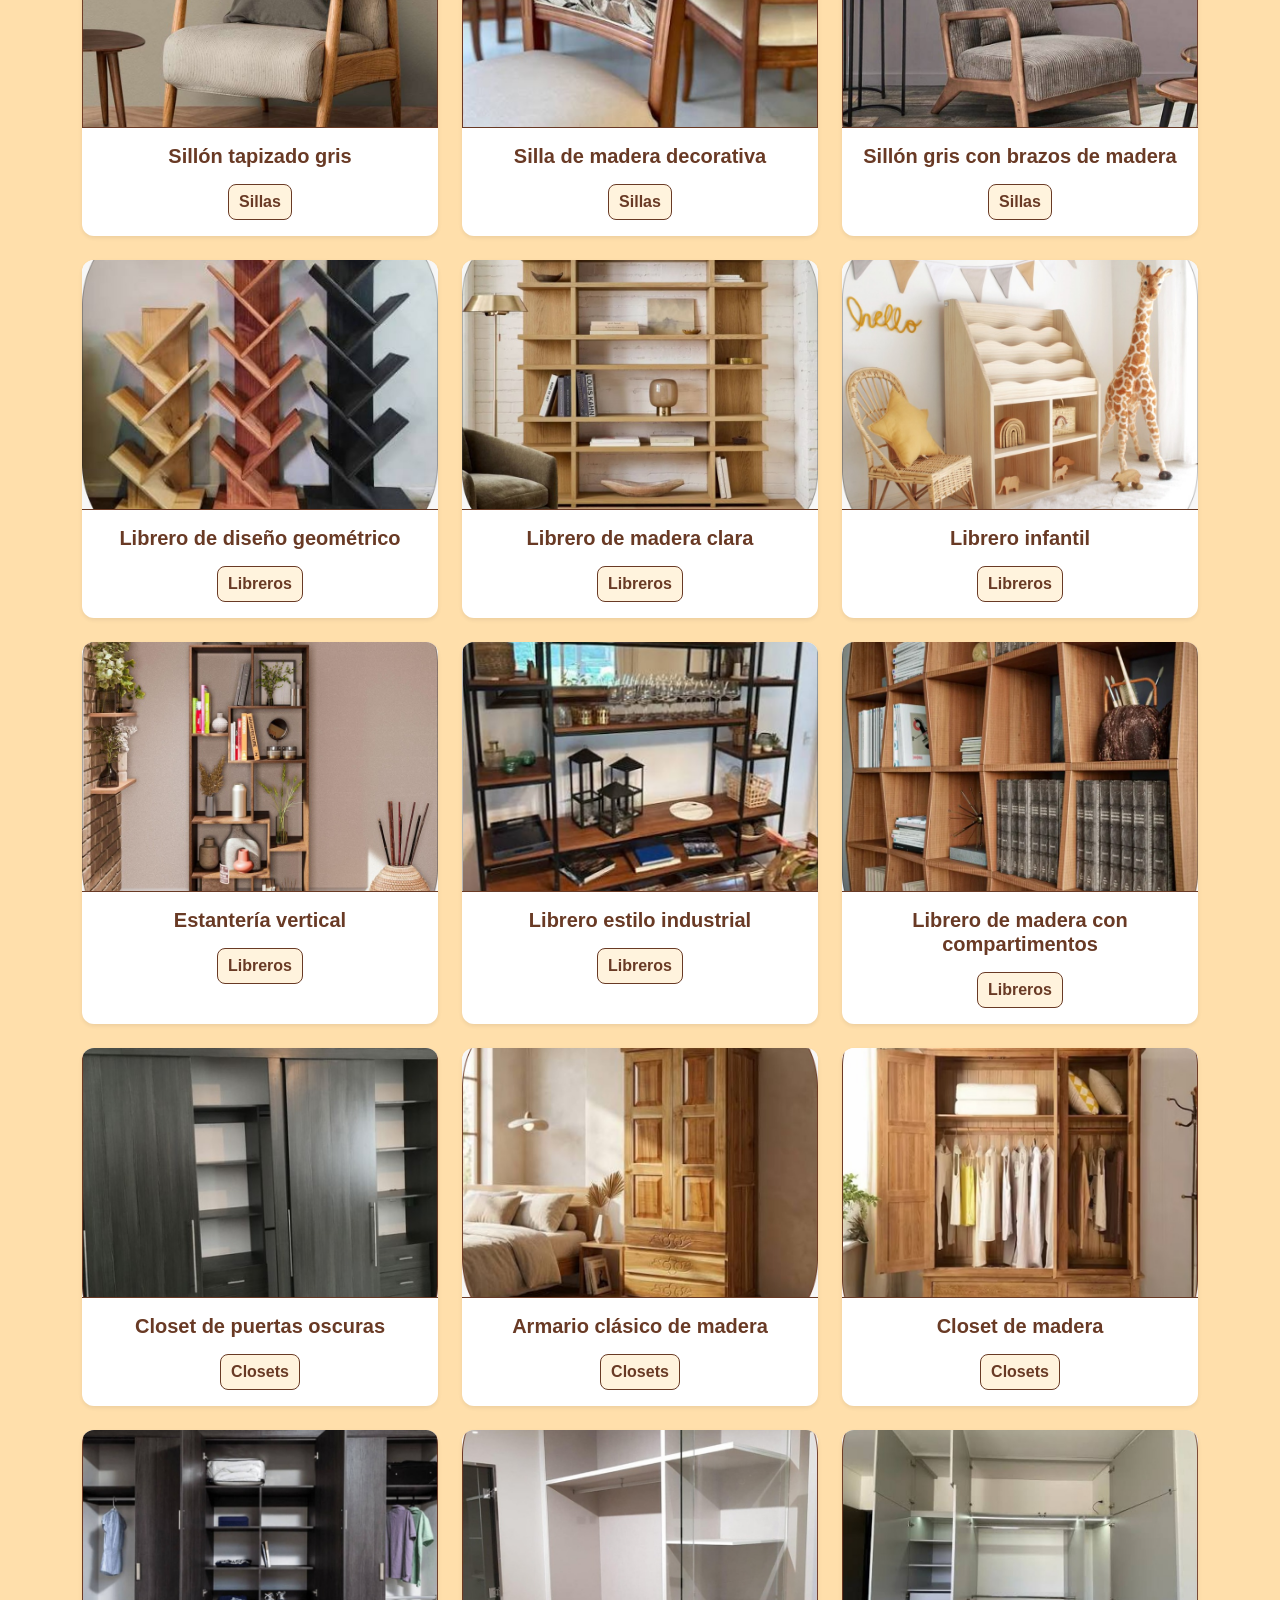
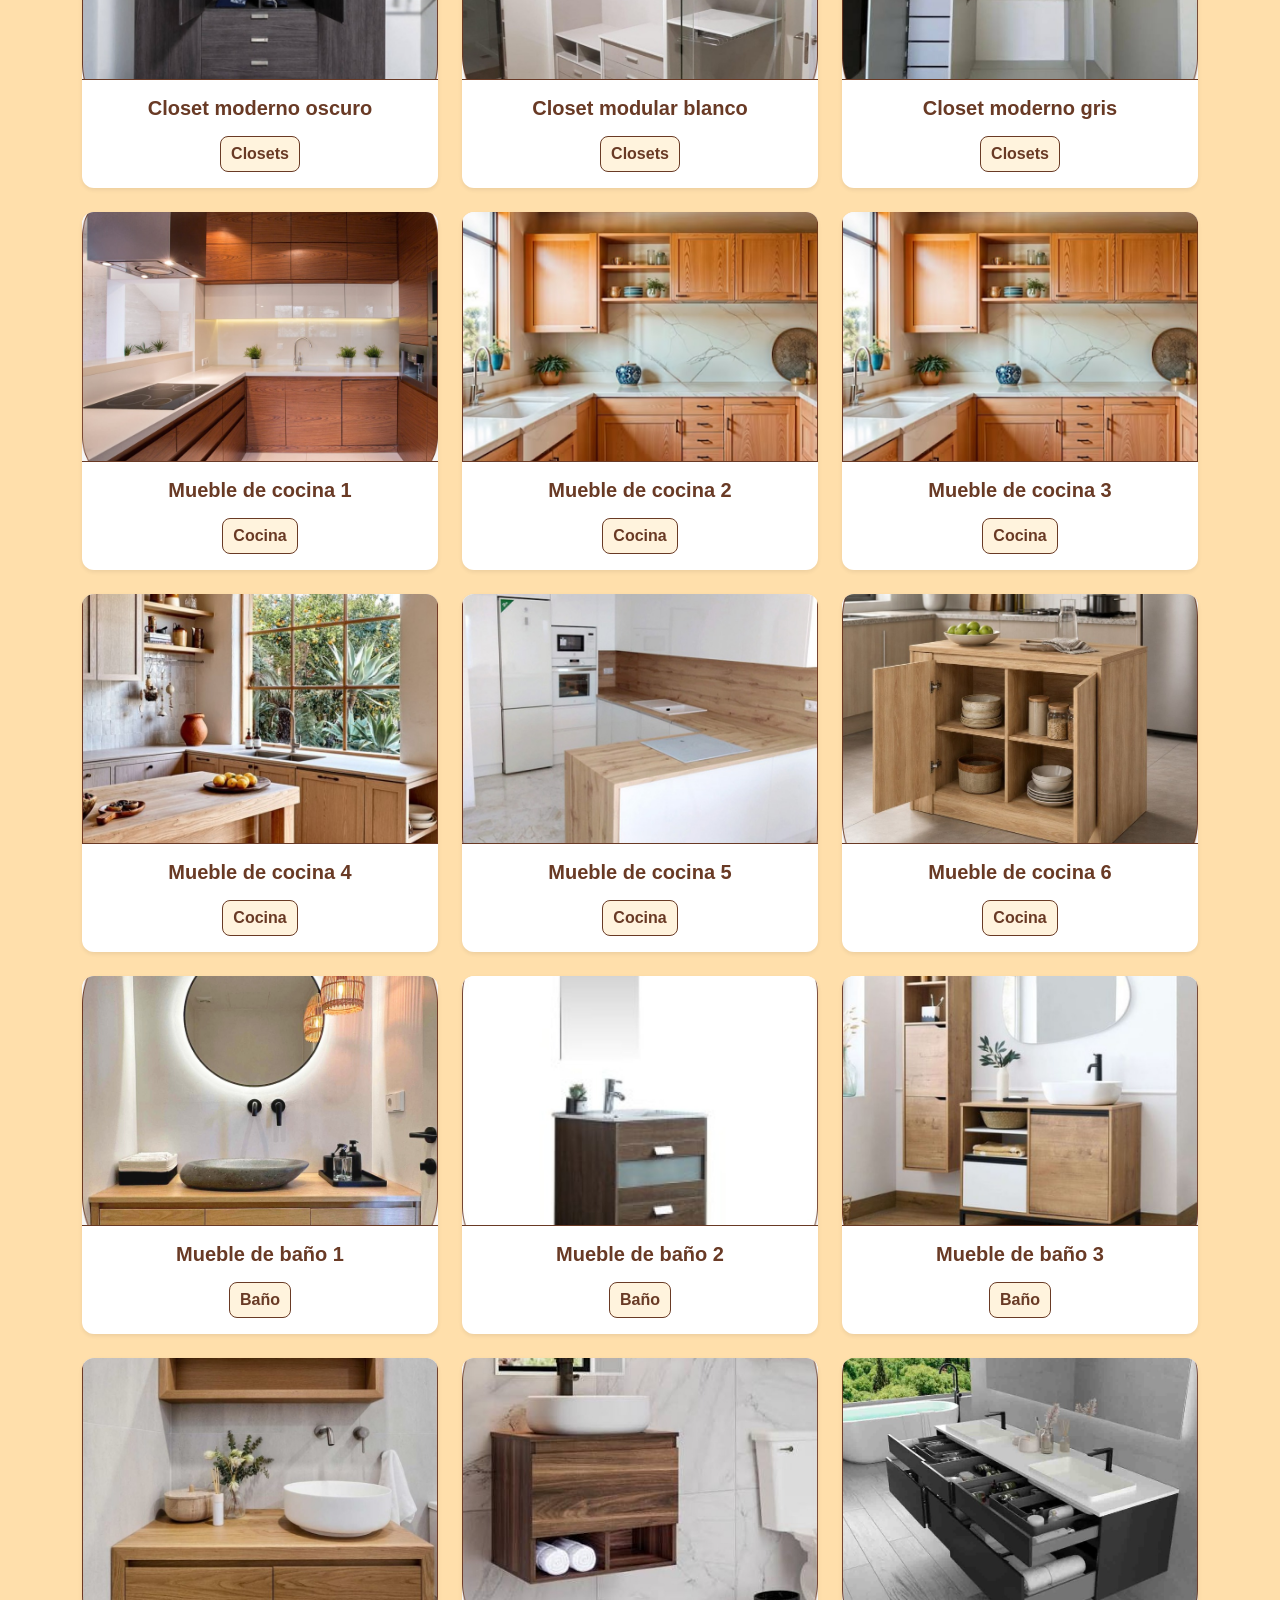
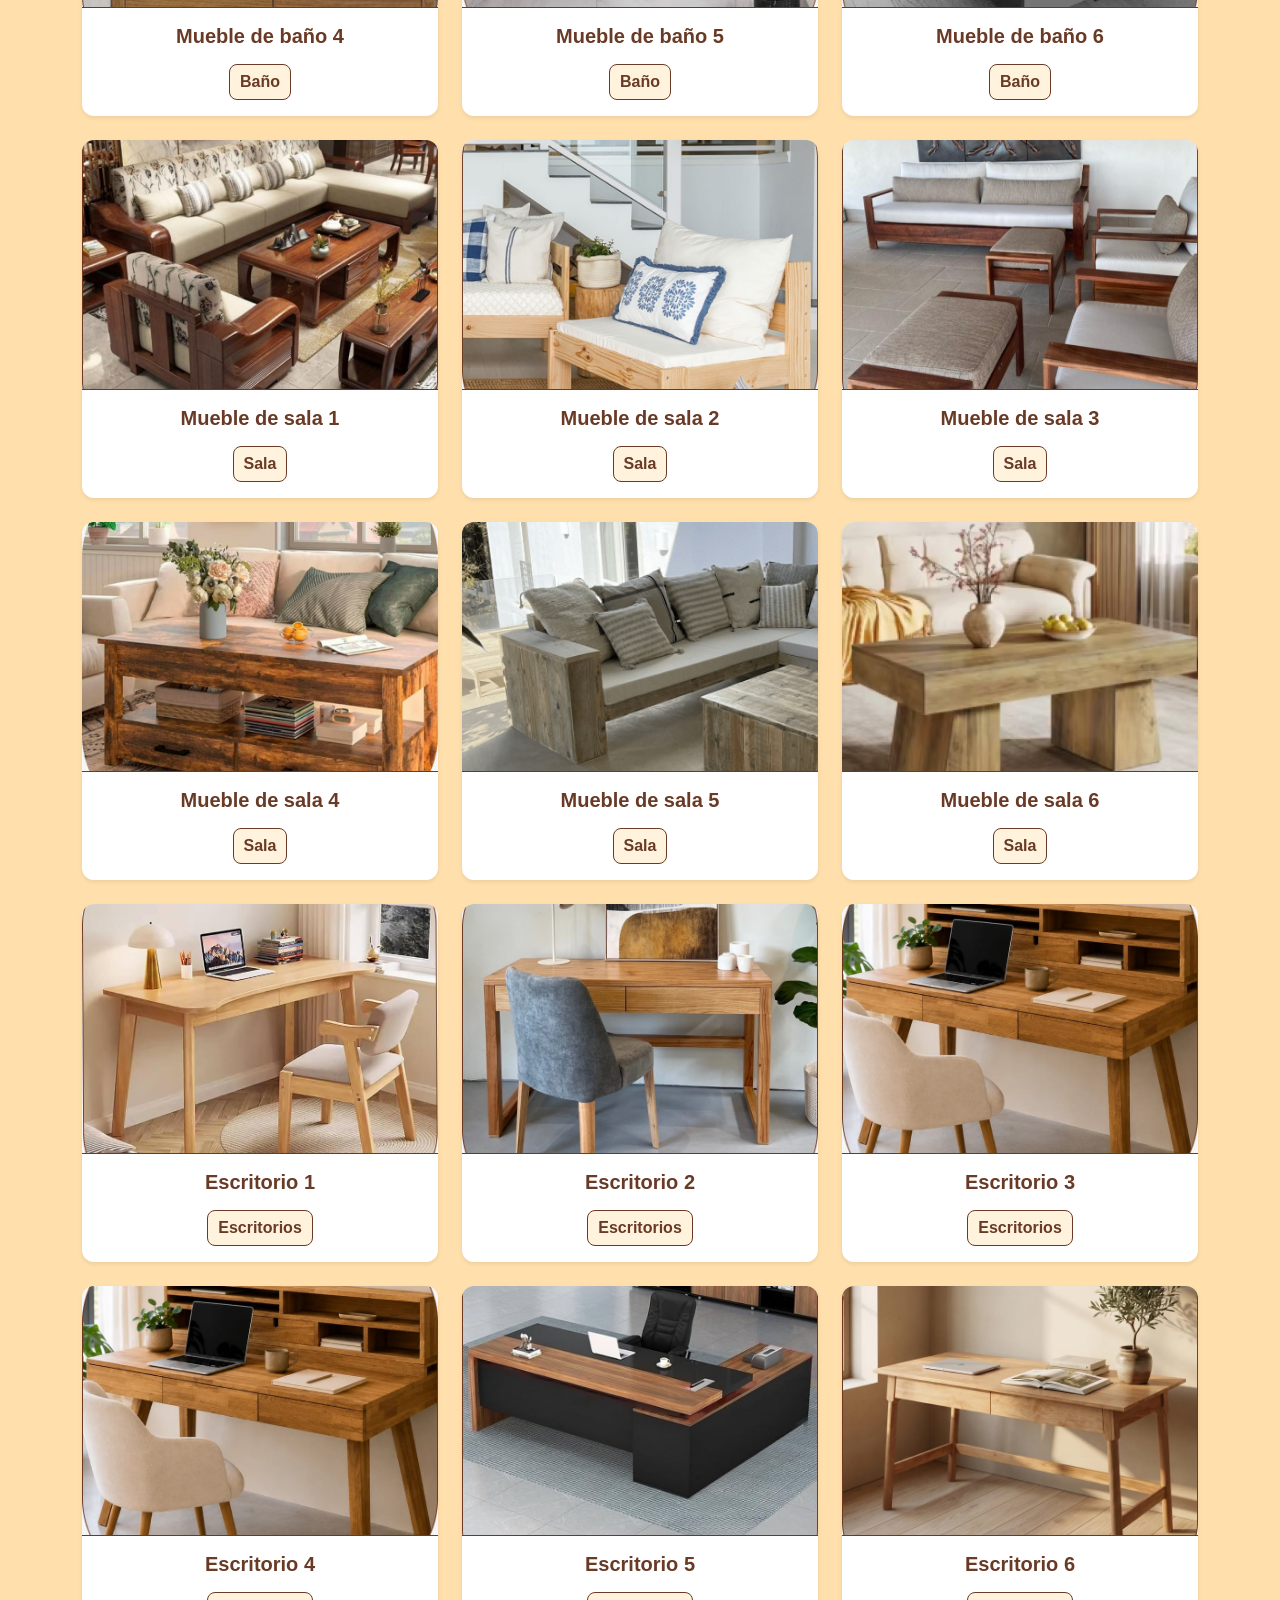
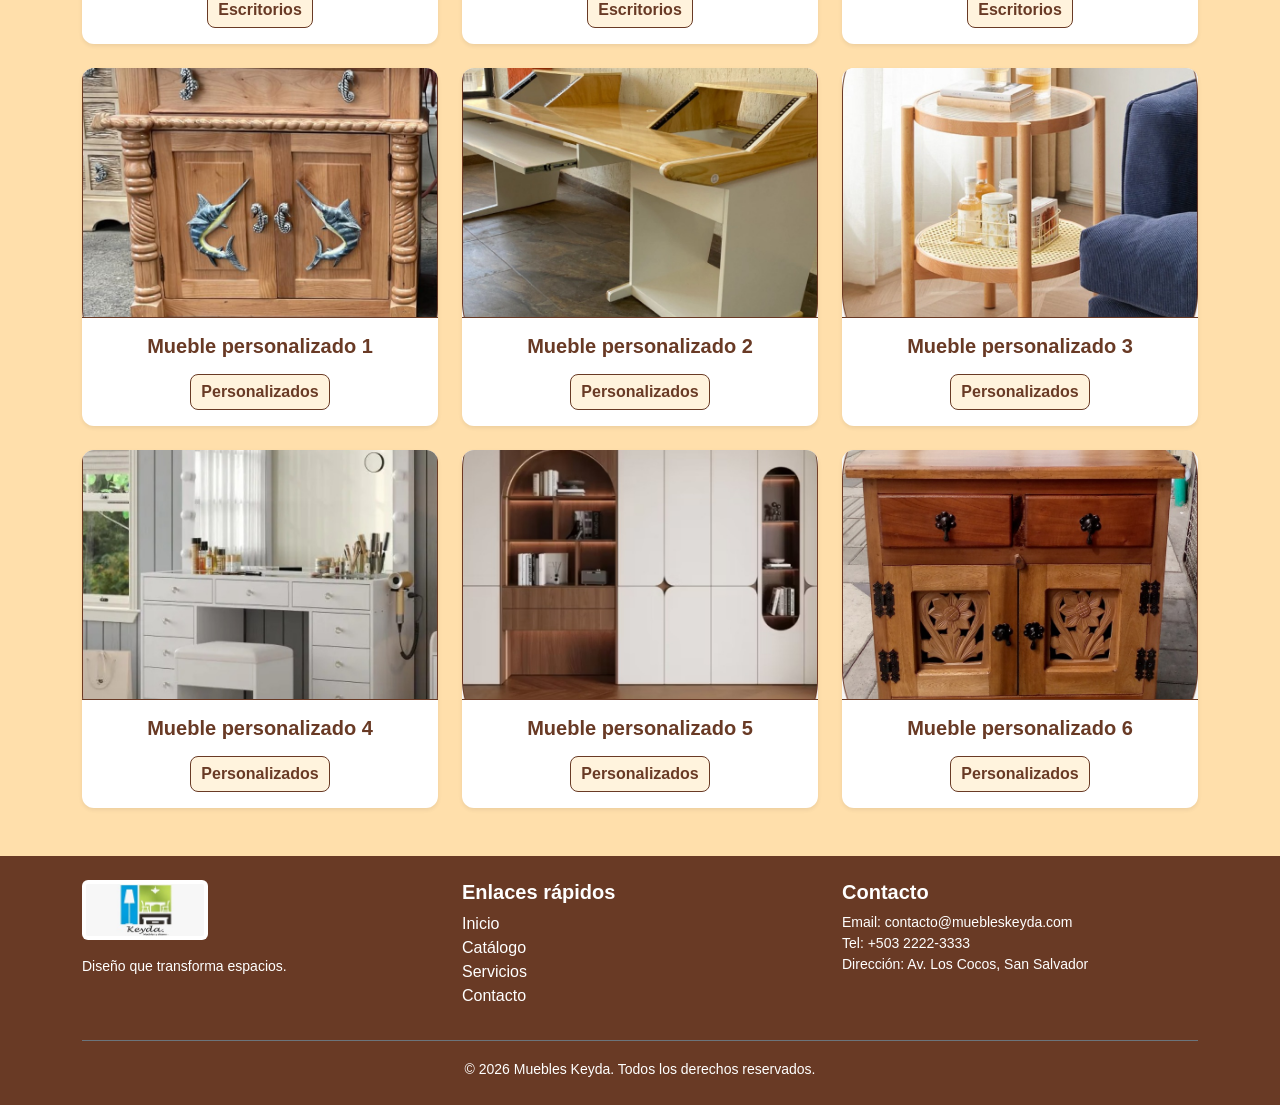
==== commit 9b6e6f04: "Eliminar fondo blanco del logo en el navbar generando imagen con transparencia" ====
--- a/catalogo.html
+++ b/catalogo.html
@@ -1,4 +1,4 @@
-<!DOCTYPE html>
+﻿<!DOCTYPE html>
 <html lang="es">
 <head>
     <meta charset="UTF-8">
@@ -15,7 +15,7 @@
         <nav class="navbar navbar-expand-lg navbar-custom">
             <div class="container">
                 <a class="navbar-brand" href="index.html">
-                    <img src="imgs/logo.png" alt="Logo Muebles Keyda" height="50">
+                    <img src="imgs/logo_transparent.png" alt="Logo Muebles Keyda" height="50">
                 </a>
                 <button class="navbar-toggler" type="button" data-bs-toggle="collapse" data-bs-target="#navbarNav" aria-controls="navbarNav" aria-expanded="false" aria-label="Toggle navigation">
                     <span class="navbar-toggler-icon"></span>
@@ -603,3 +603,4 @@
     <script src="js/main.js"></script>
 </body>
 </html>
+
--- a/css/styles.css
+++ b/css/styles.css
@@ -1,3 +1,5 @@
+@import url('https://fonts.googleapis.com/css2?family=Inter:wght@400;600;700&family=Manrope:wght@400;600;700&family=Outfit:wght@400;600;700&family=Poppins:wght@400;600;700&display=swap');
+
 :root {
     --color-primario: #693A25;
     --color-secundario: #A65E32;
@@ -9,18 +11,26 @@
 }
 
 body {
-    font-family: 'Segoe UI', Tahoma, Geneva, Verdana, sans-serif; /* Fallback si Figma no especifica, pero usar una limpia */
+    font-family: 'Segoe UI', Tahoma, Geneva, Verdana, sans-serif;
     color: var(--color-texto);
     background-color: var(--color-blanco);
 }
+
+/* Font Utilities */
+.font-inter { font-family: 'Inter', sans-serif !important; }
+.font-manrope { font-family: 'Manrope', sans-serif !important; }
+.font-outfit { font-family: 'Outfit', sans-serif !important; }
+.font-poppins { font-family: 'Poppins', sans-serif !important; }
 
 /* Navbar */
 .navbar-custom {
     background-color: var(--color-primario);
 }
-.navbar-custom .navbar-brand,
+.navbar-custom .navbar-brand {
+    color: var(--color-blanco) !important;
+}
 .navbar-custom .nav-link {
-    color: var(--color-blanco) !important;
+    color: #F9CBAF !important;
 }
 .navbar-custom .nav-link.active {
     font-weight: bold;
@@ -115,7 +125,7 @@
 .hero-overlay {
     position: absolute;
     top: 0; left: 0; right: 0; bottom: 0;
-    background-color: rgba(105, 58, 37, 0.7); /* Primario with opacity */
+    background-color: rgba(105, 58, 37, 0.2); /* More transparent */
     z-index: 1;
 }
 .hero-content {
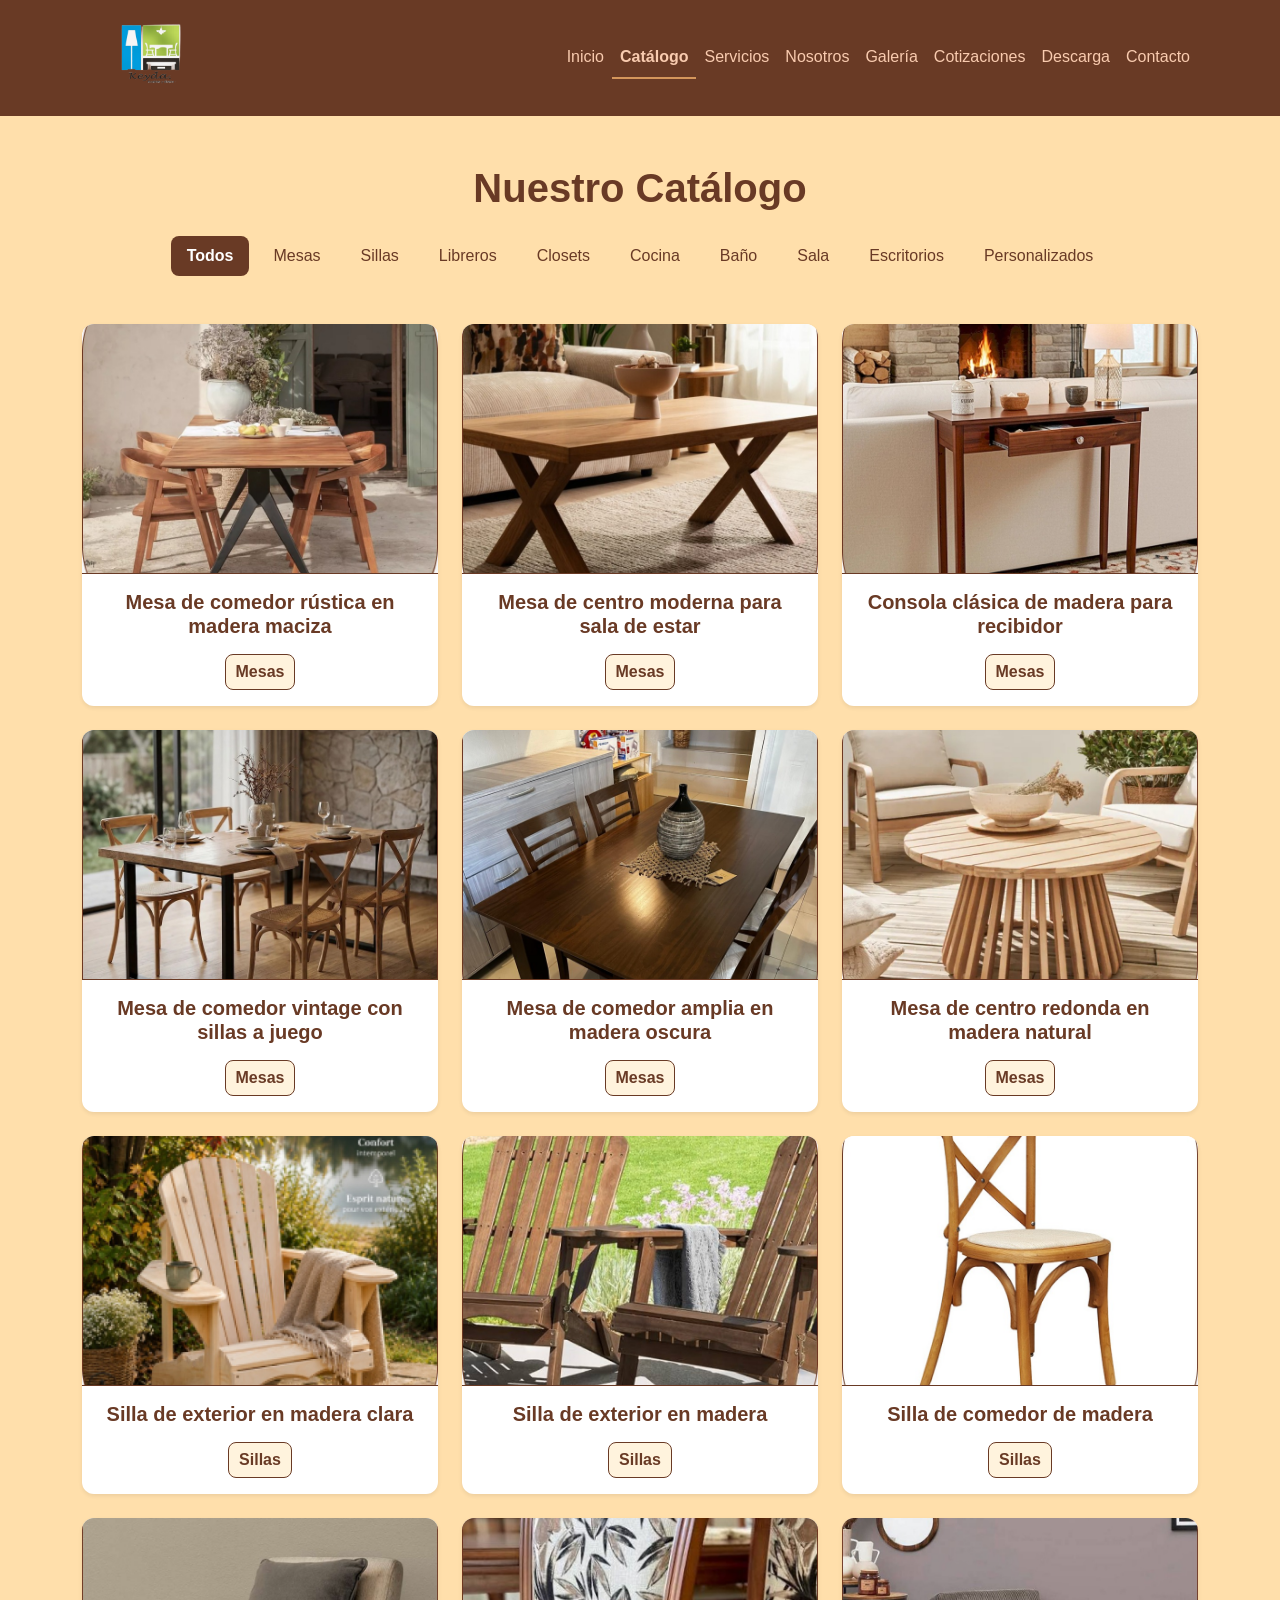
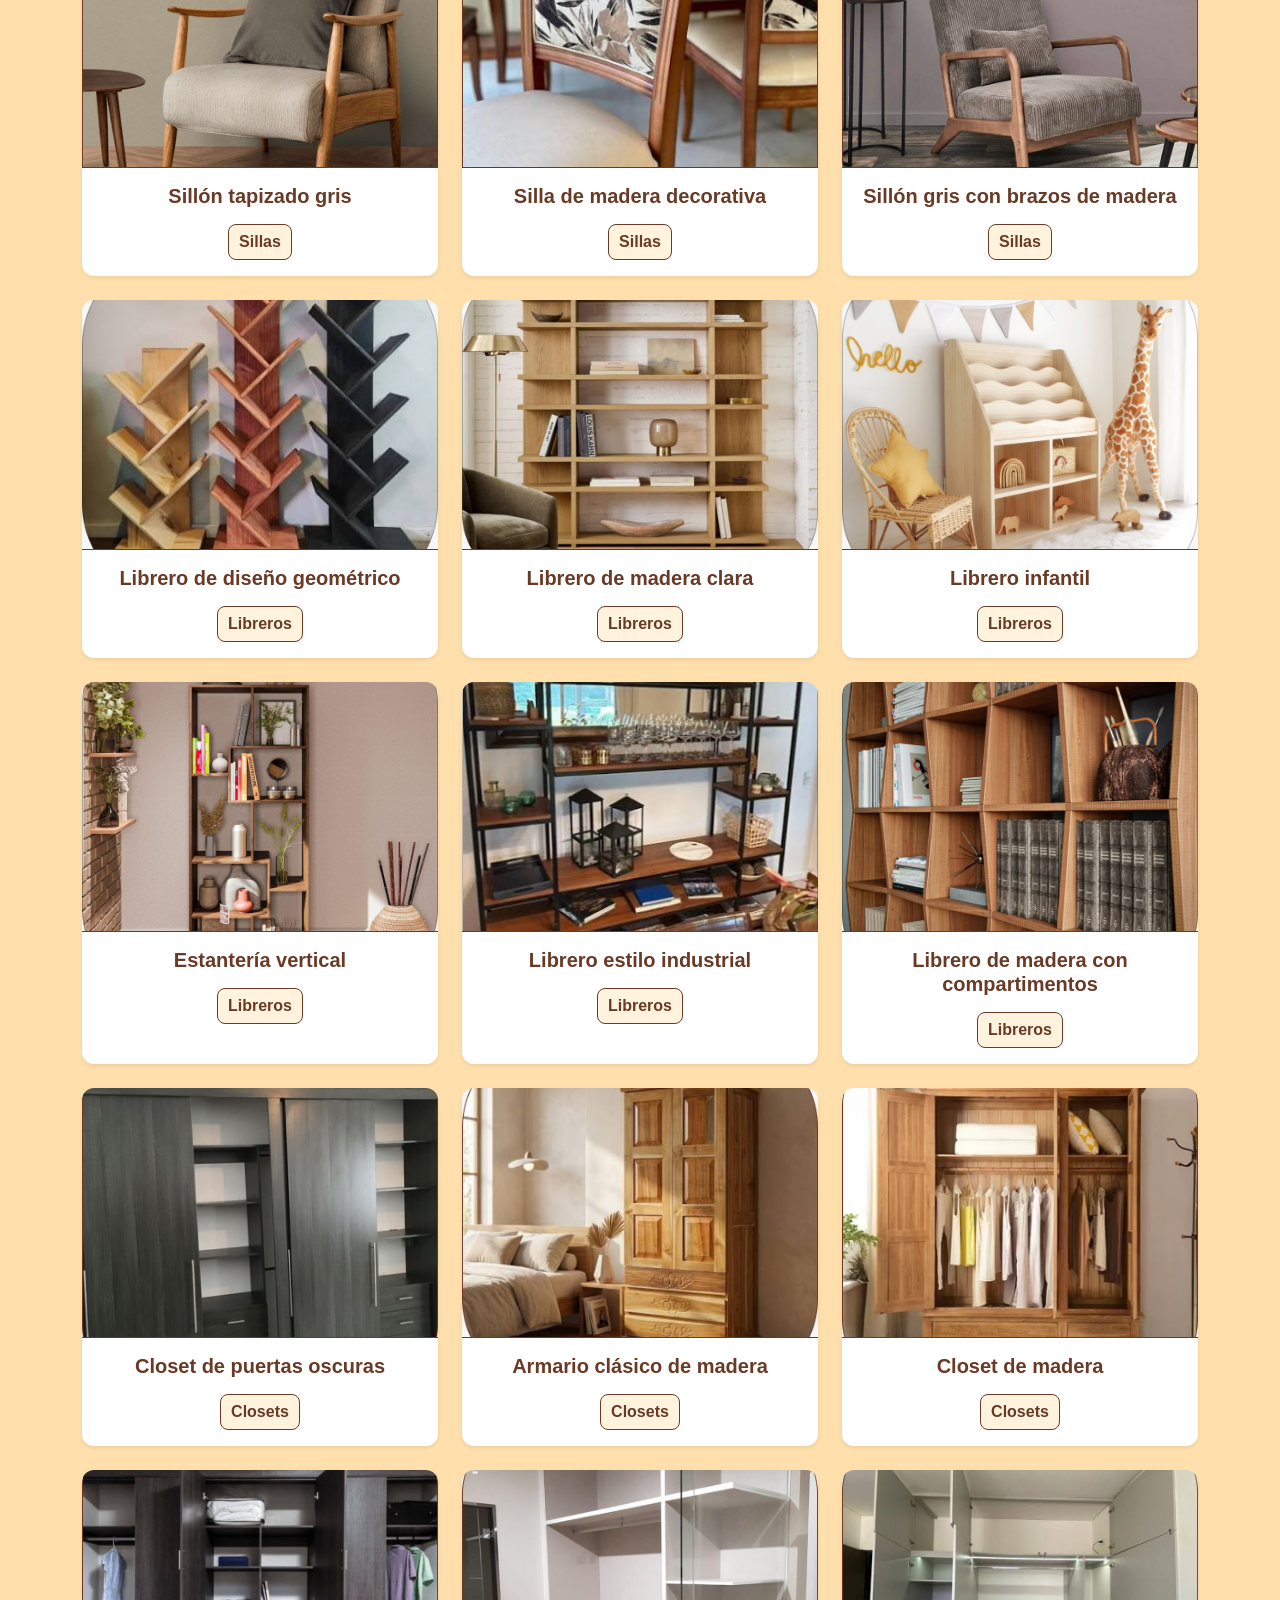
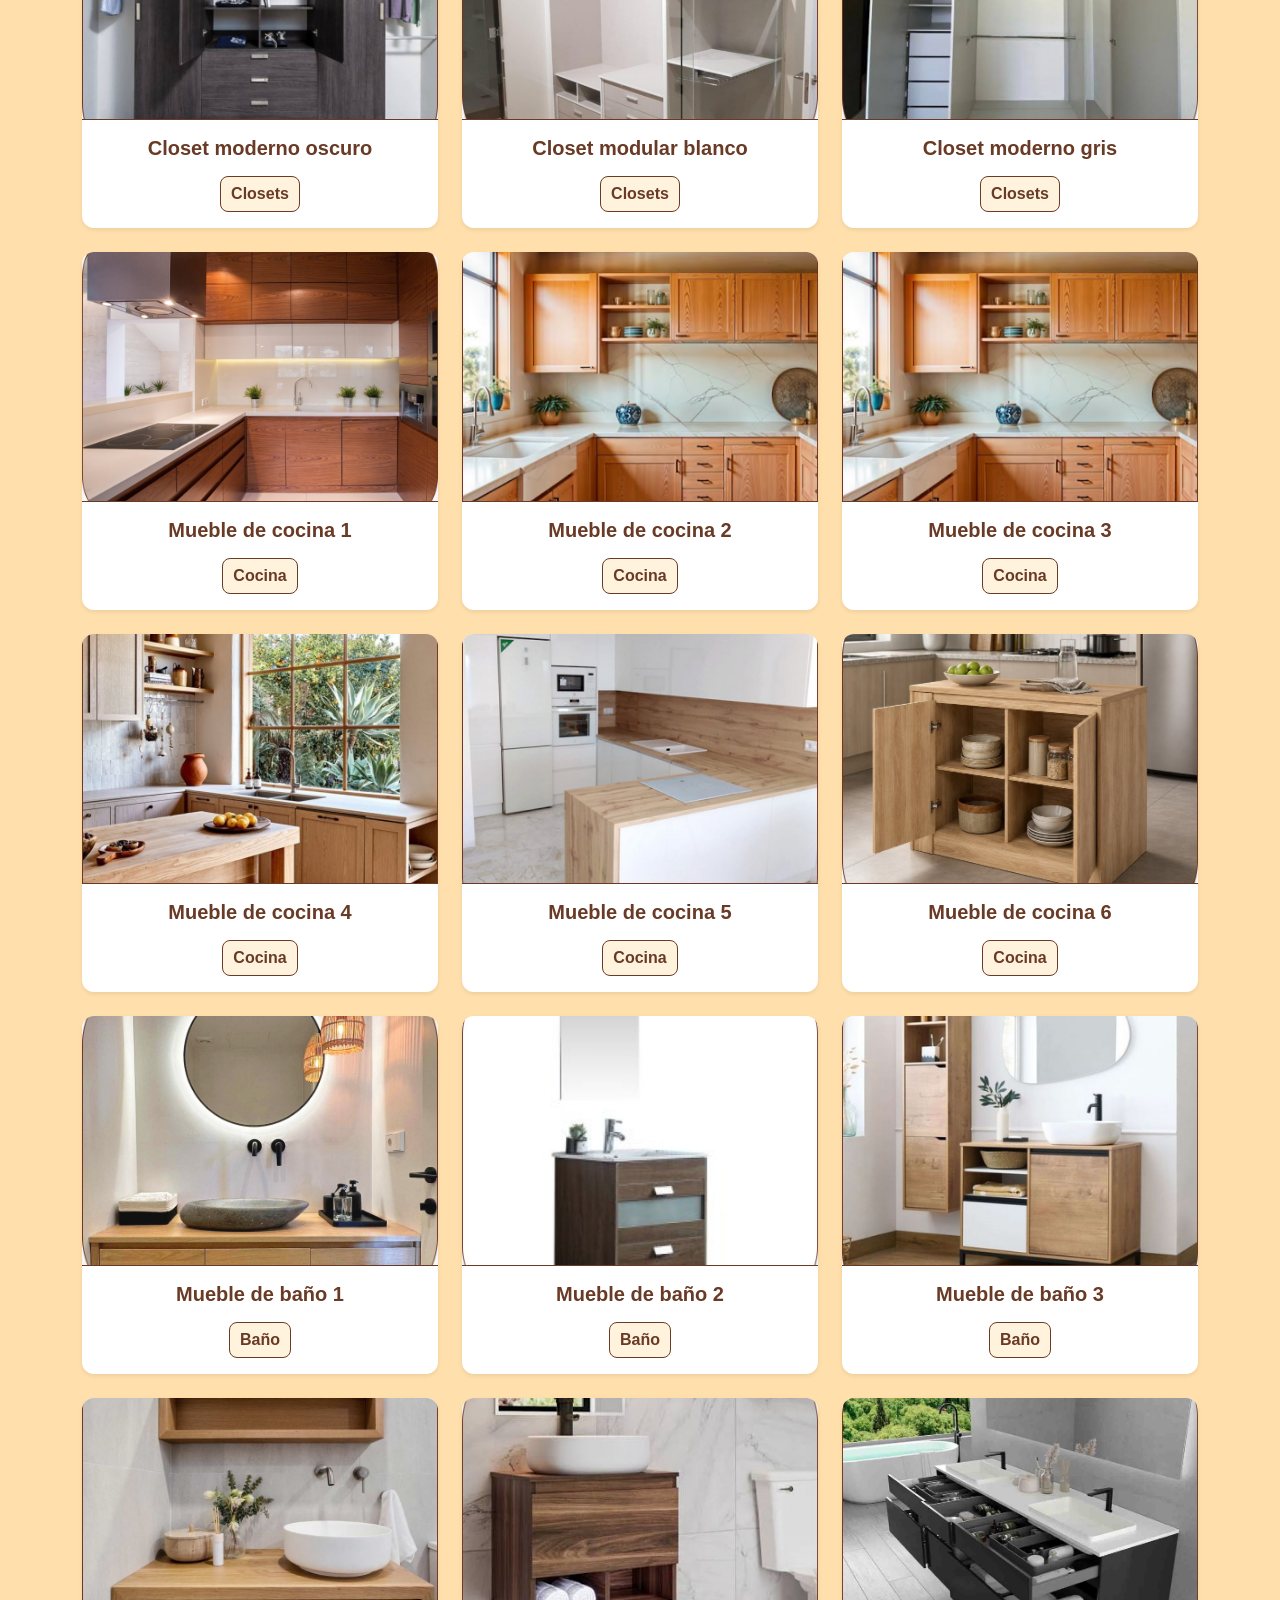
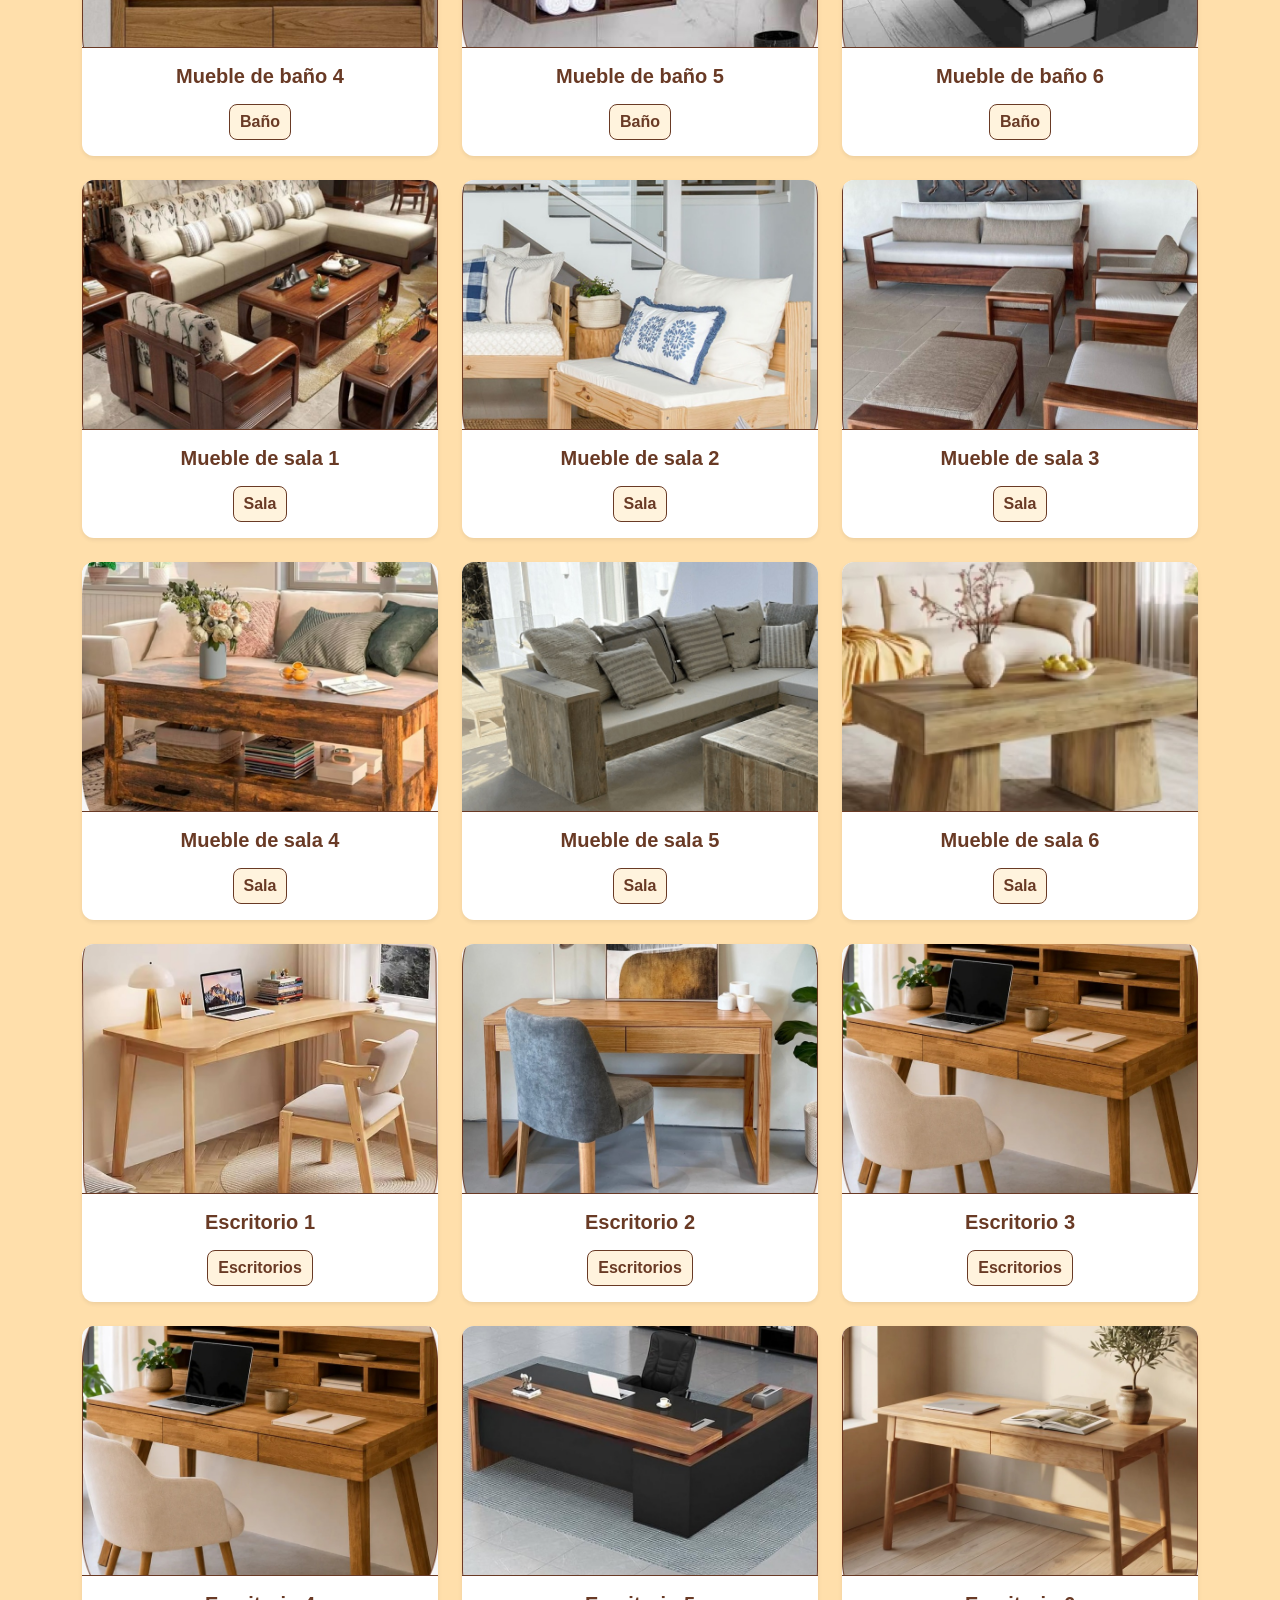
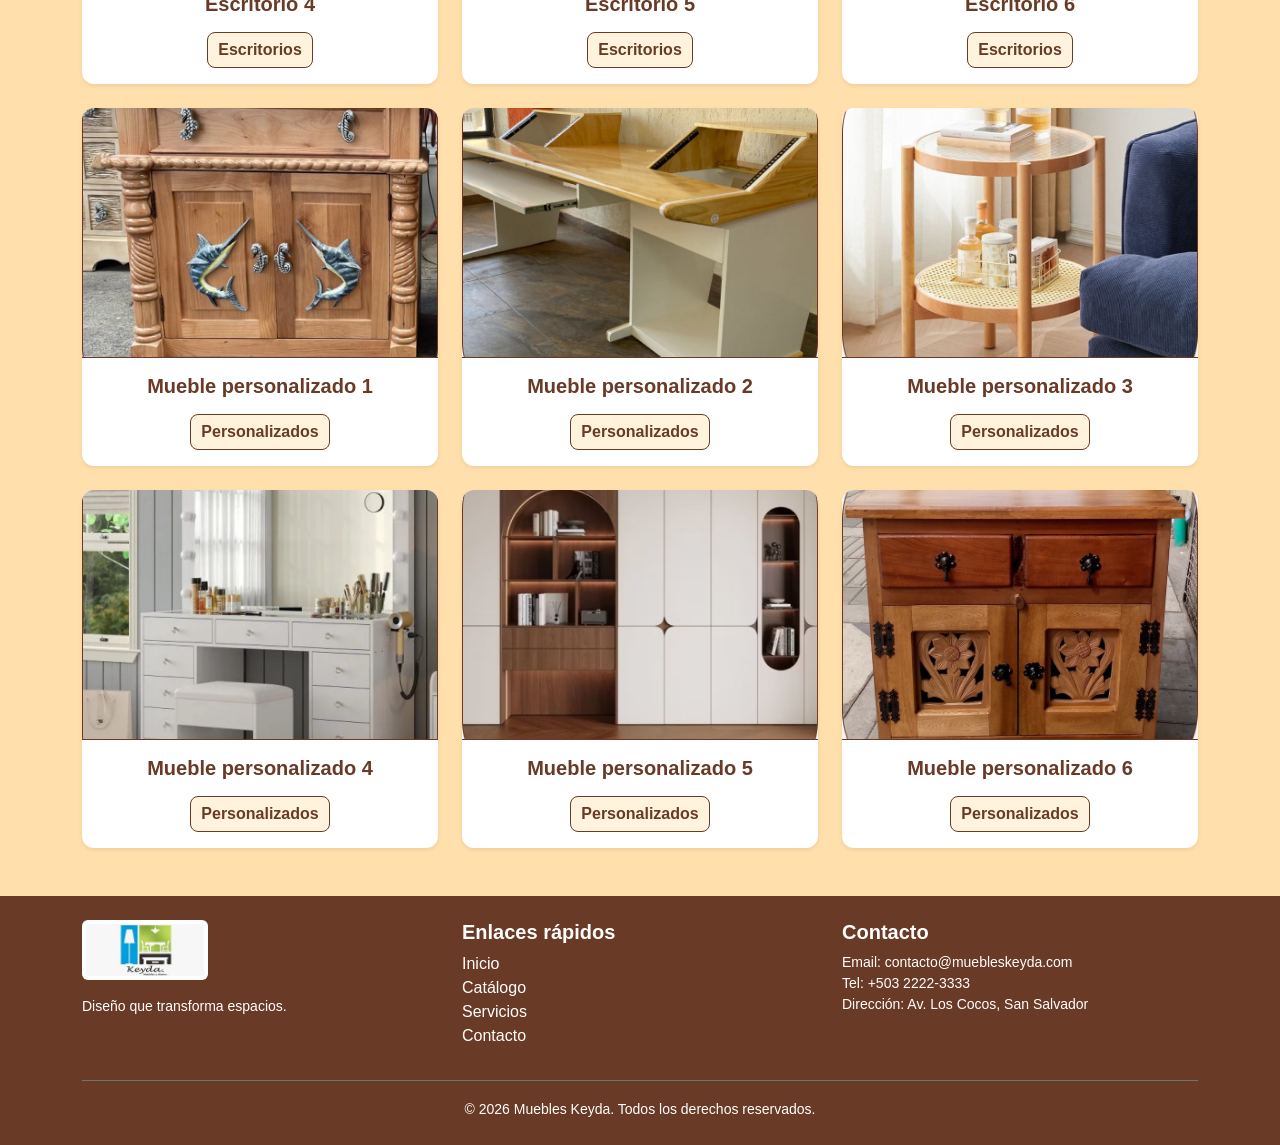
==== commit 95058dbc: "Aumentar el tamano del logo en el navbar (height 90)" ====
--- a/catalogo.html
+++ b/catalogo.html
@@ -15,7 +15,7 @@
         <nav class="navbar navbar-expand-lg navbar-custom">
             <div class="container">
                 <a class="navbar-brand" href="index.html">
-                    <img src="imgs/logo_transparent.png" alt="Logo Muebles Keyda" height="50">
+                    <img src="imgs/logo_transparent.png" alt="Logo Muebles Keyda" height="90">
                 </a>
                 <button class="navbar-toggler" type="button" data-bs-toggle="collapse" data-bs-target="#navbarNav" aria-controls="navbarNav" aria-expanded="false" aria-label="Toggle navigation">
                     <span class="navbar-toggler-icon"></span>
@@ -604,3 +604,4 @@
 </body>
 </html>
 
+
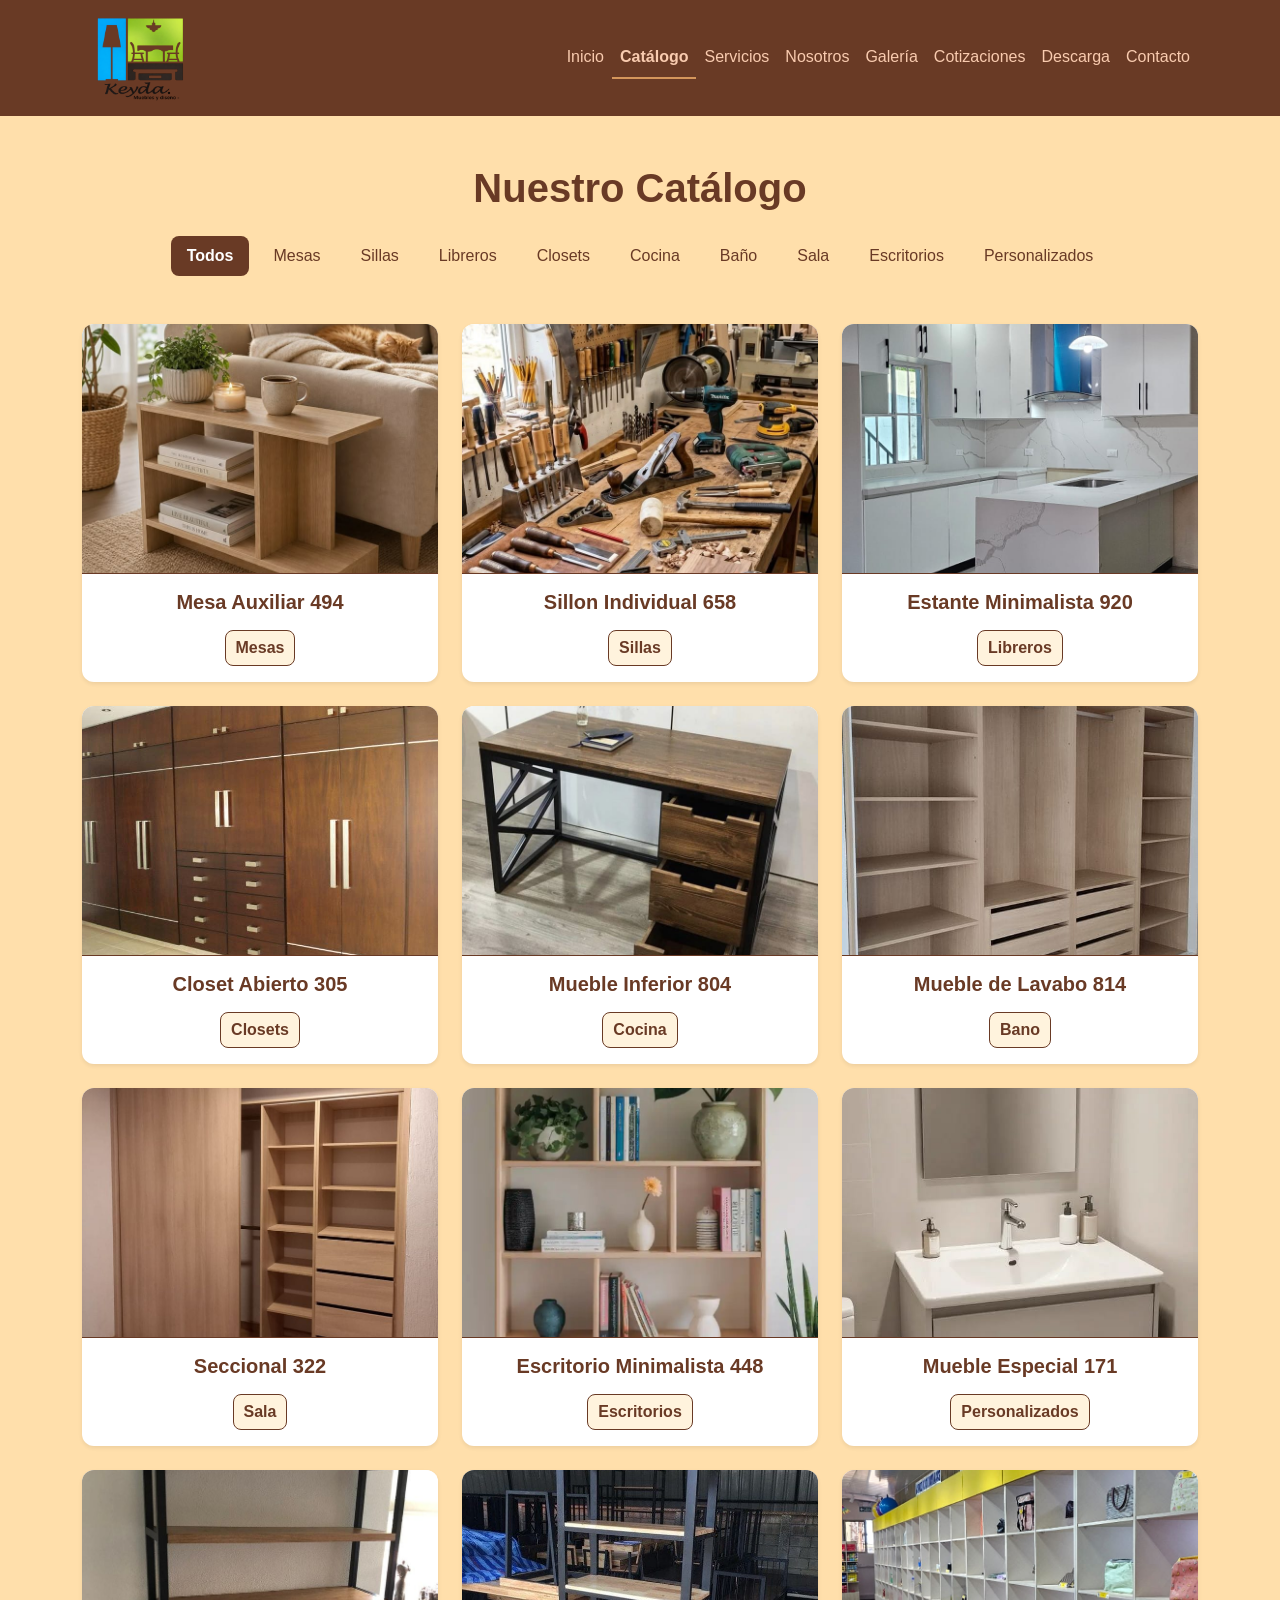
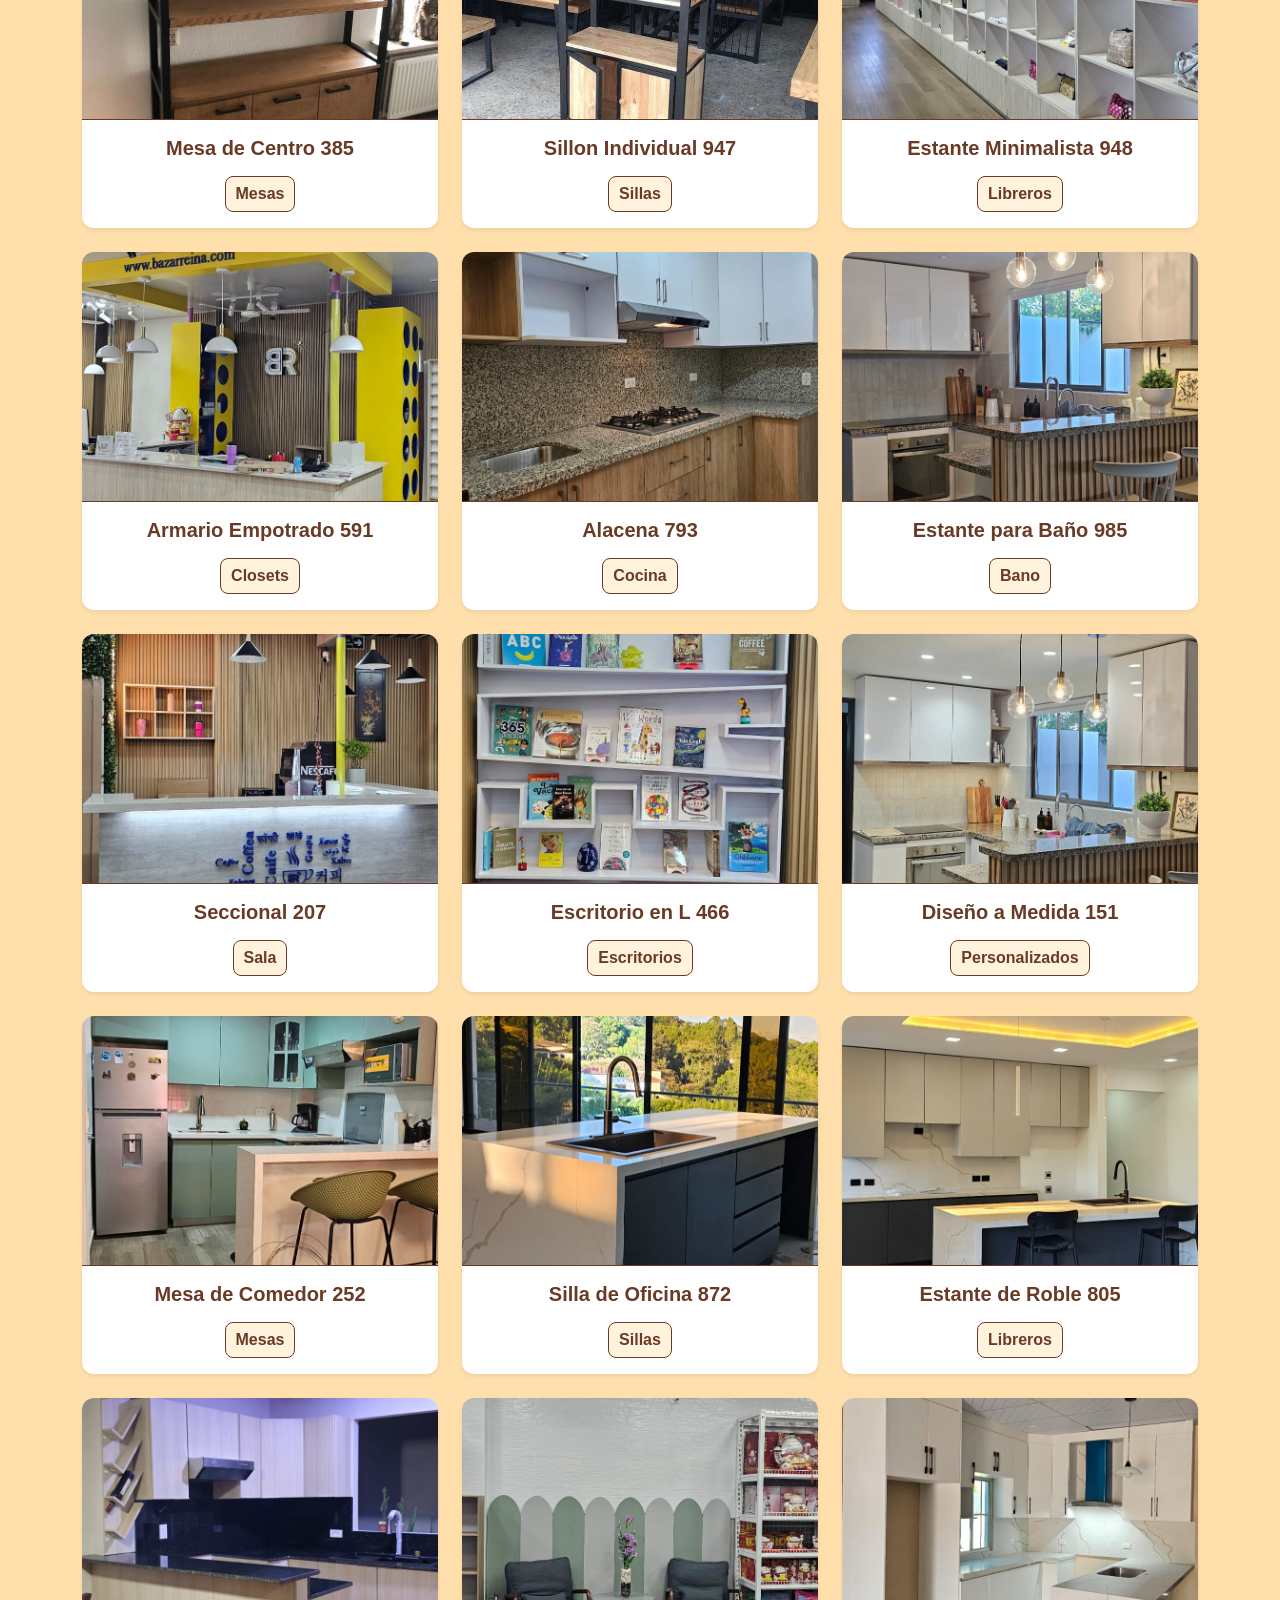
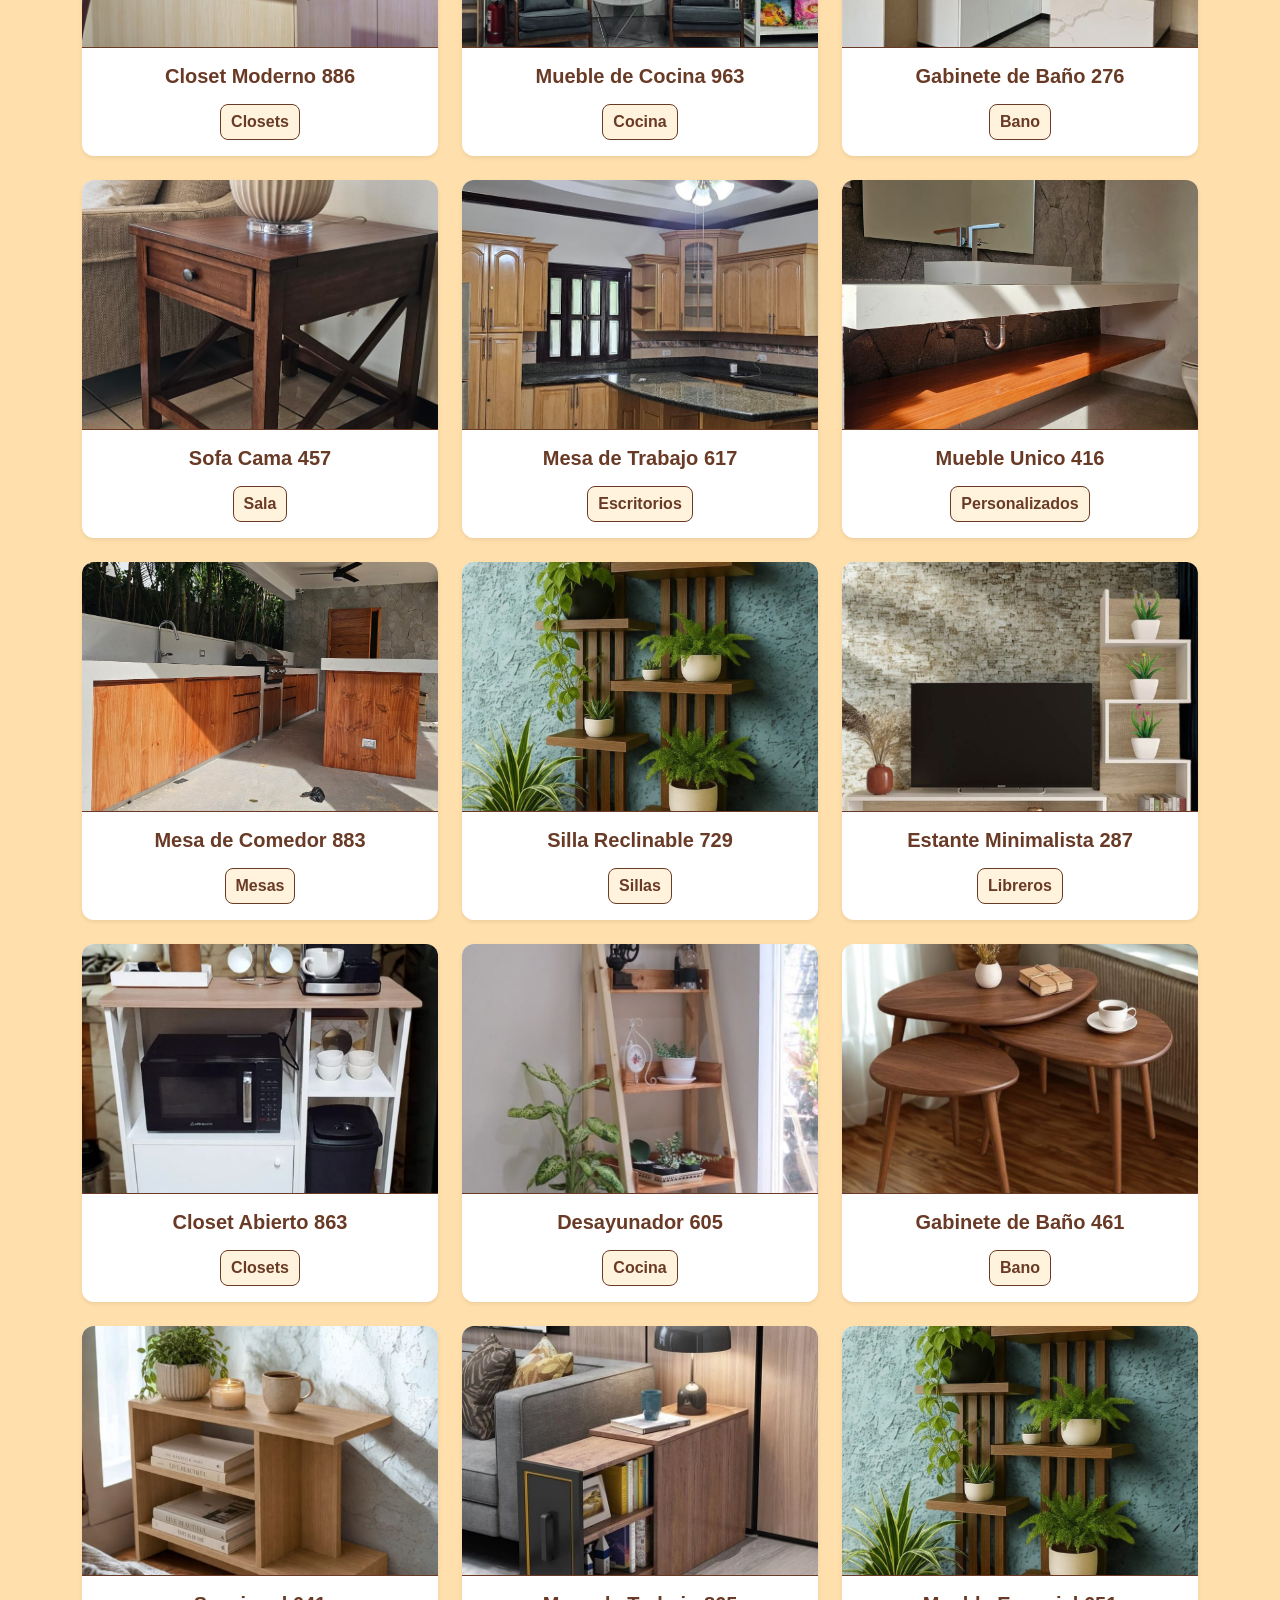
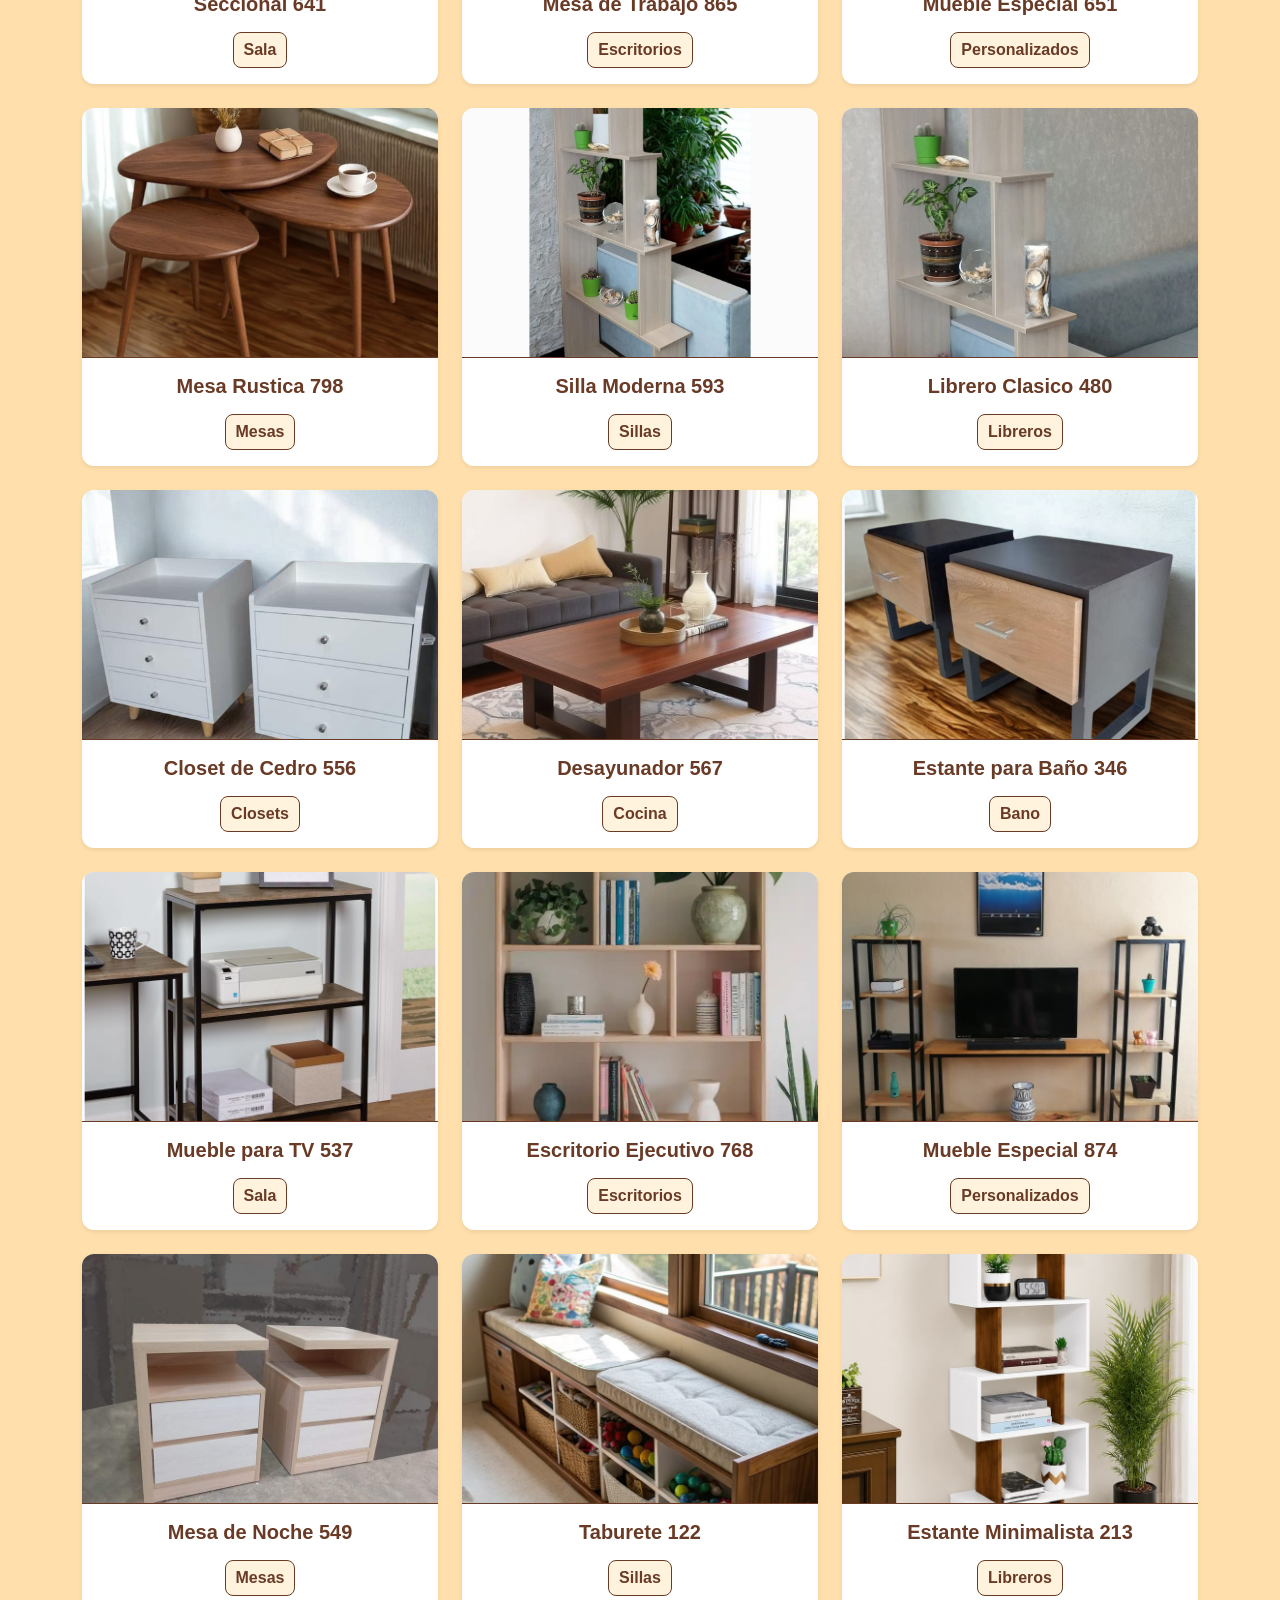
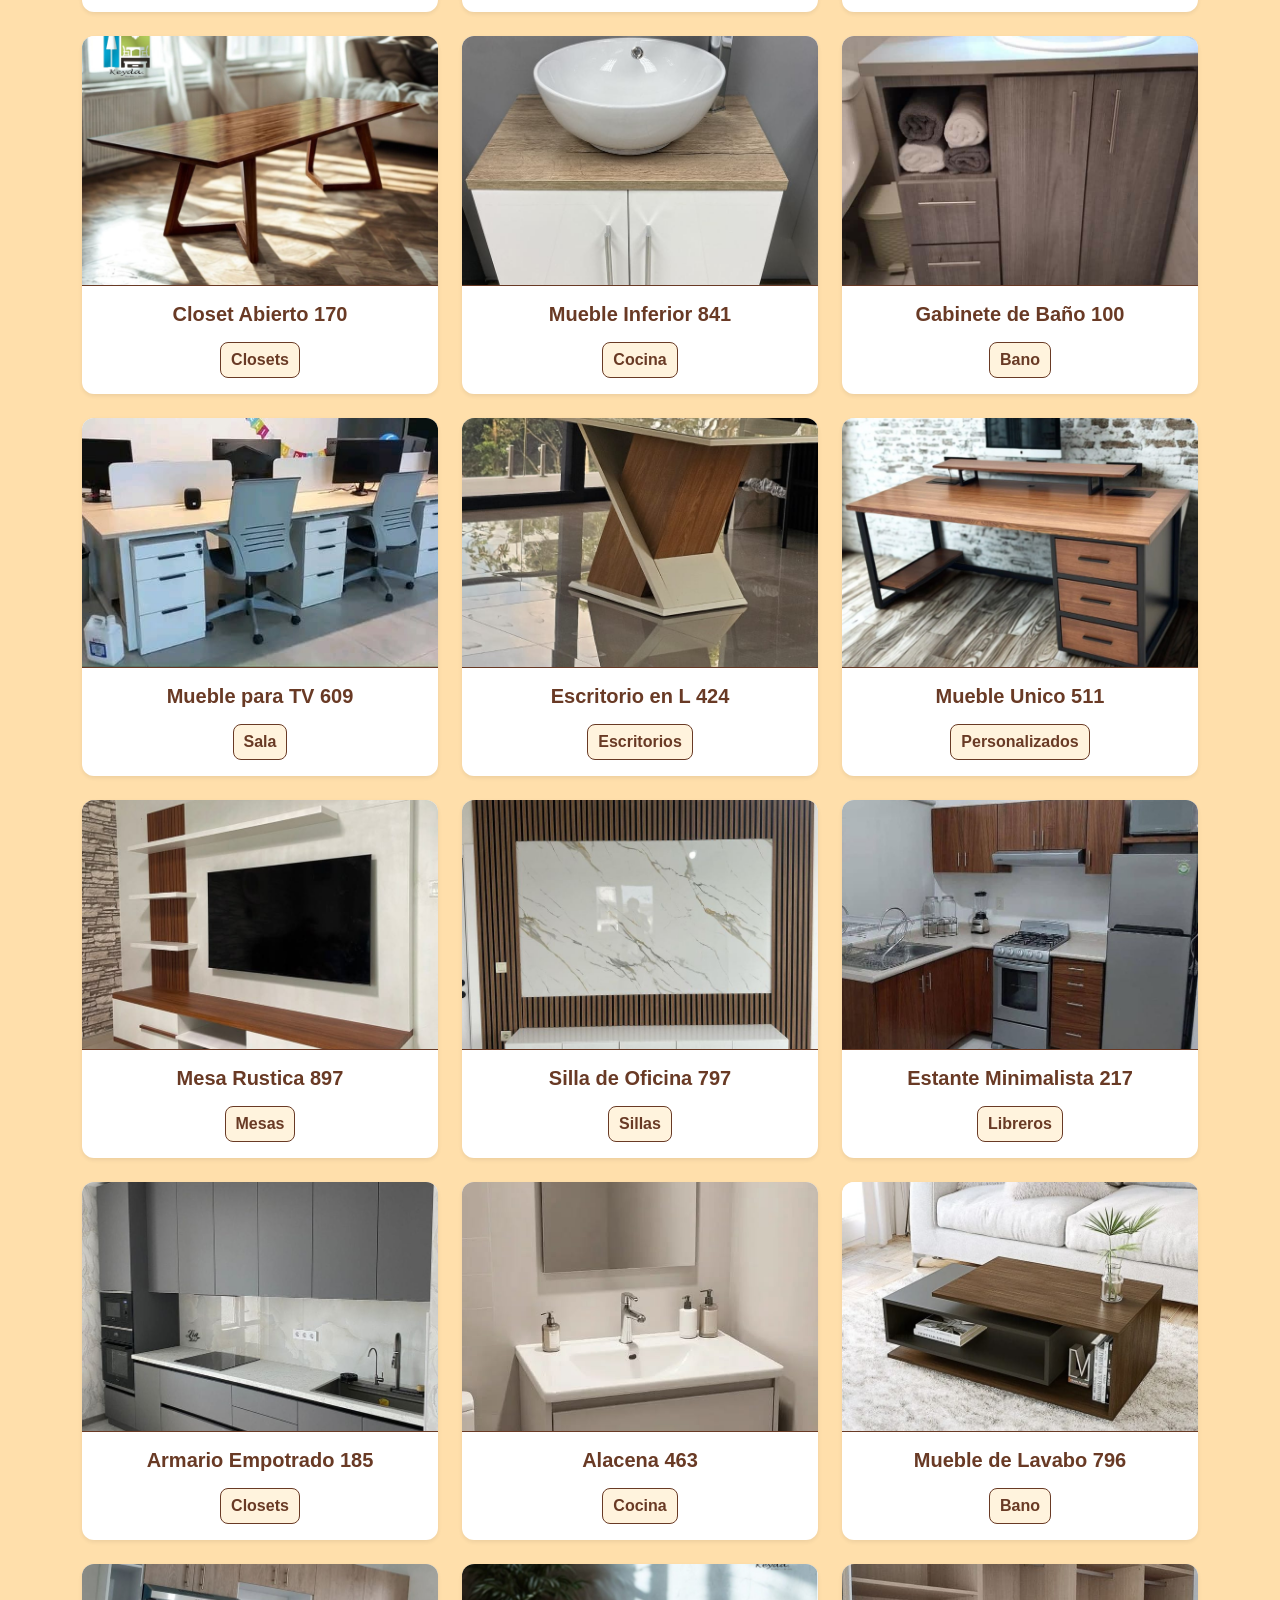
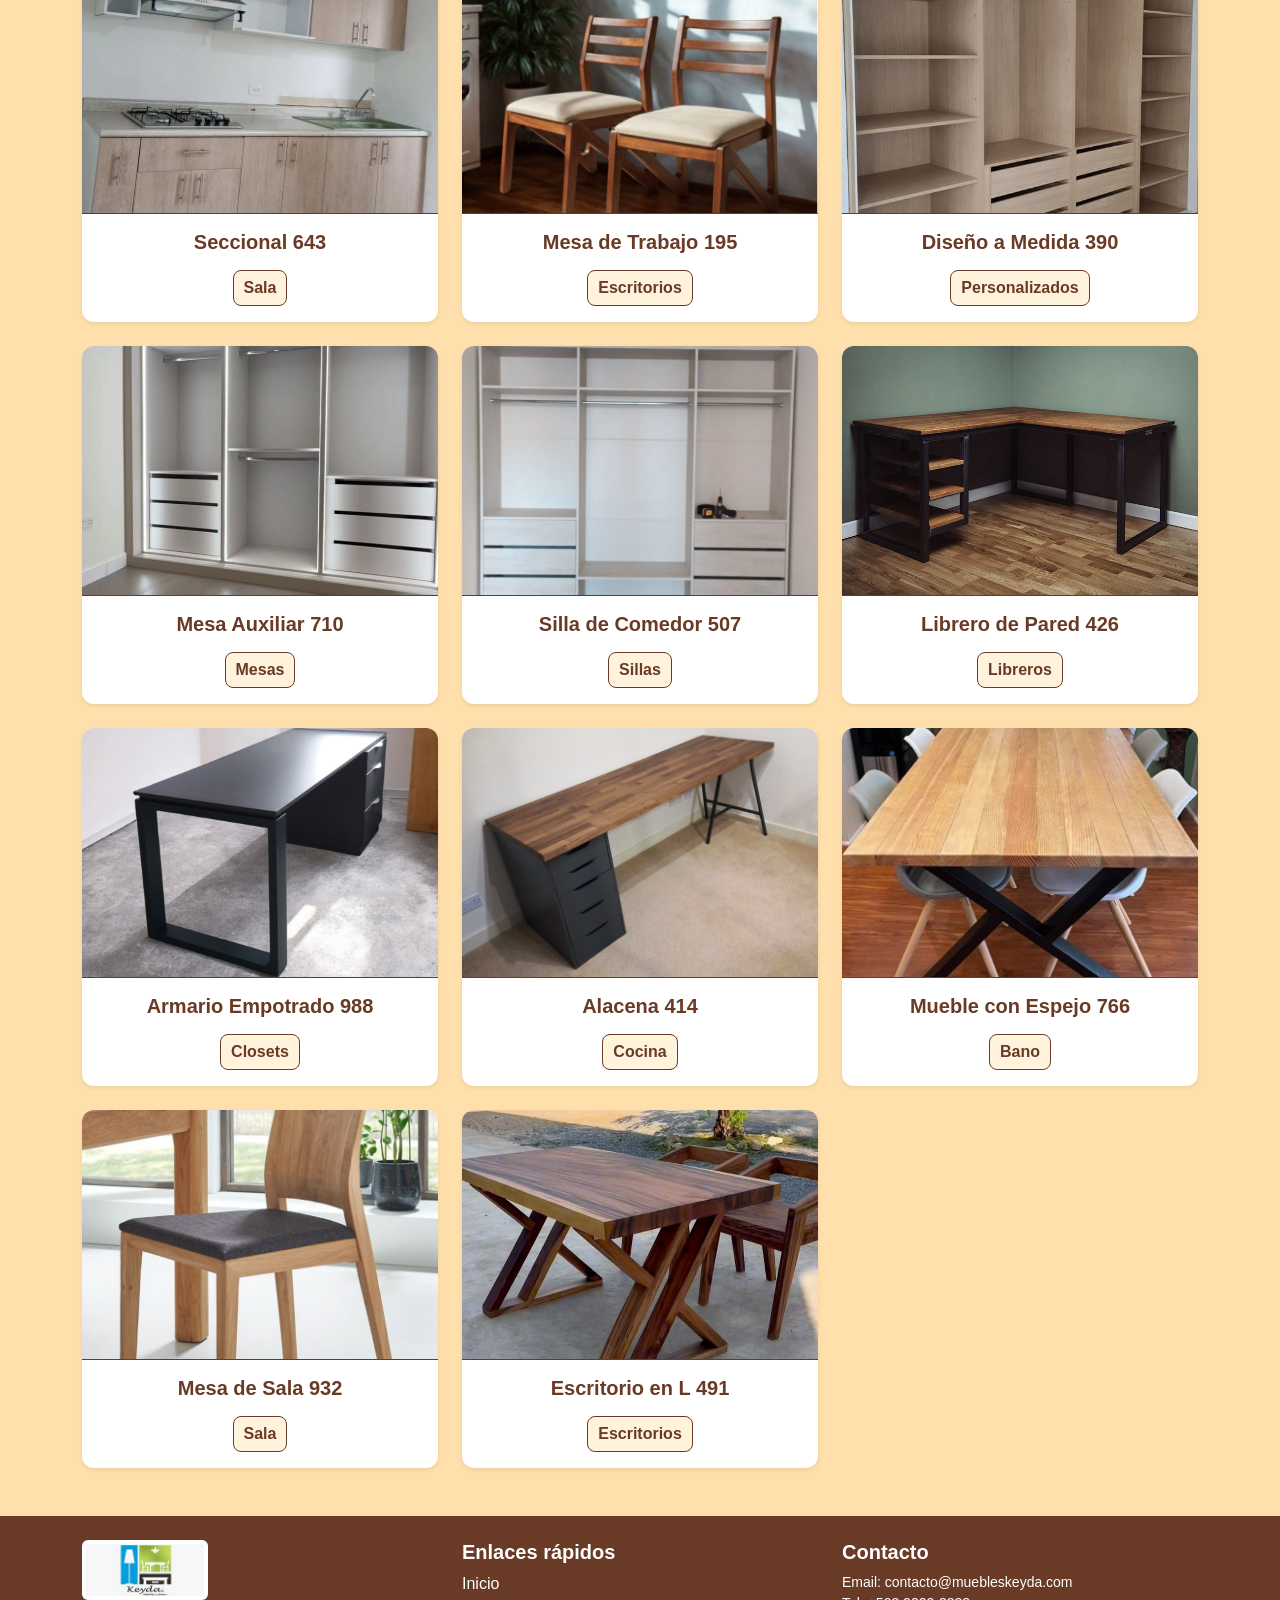
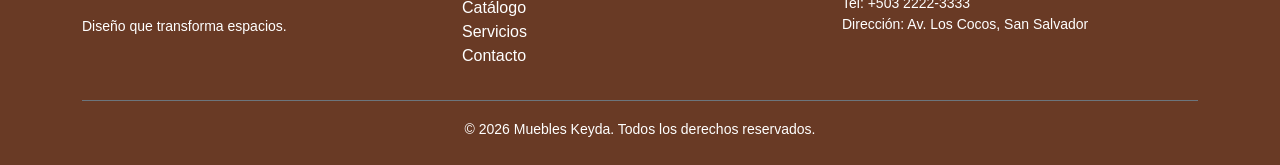
==== commit 3cd2cd05: "Automatizacion de imagenes: Integrar carruseles index y catalogo masivo con script" ====
--- a/catalogo.html
+++ b/catalogo.html
@@ -58,510 +58,646 @@
 
             <!-- Catalog Grid -->
             <div class="row g-4" id="catalog-container">
-                <!-- MESAS -->
+
                 <div class="col-md-4 col-sm-6 catalog-item" data-category="mesas">
                     <div class="card card-custom h-100 text-center border-0 shadow-sm">
-                        <img src="imgs/mesas/m1.png" class="card-img-top img-cover rounded-top" alt="Mesa de comedor rústica en madera maciza" style="height: 250px;">
-                        <div class="card-body bg-blanco">
-                            <h5 class="card-title text-primario fw-bold">Mesa de comedor rústica en madera maciza</h5>
+                        <img src="imgs/nuevas/cat_000.jpg" class="card-img-top img-cover rounded-top" alt="Mesa Auxiliar 494" style="height: 250px;">
+                        <div class="card-body bg-blanco">
+                            <h5 class="card-title text-primario fw-bold">Mesa Auxiliar 494</h5>
                             <span class="product-label d-inline-block mt-2">Mesas</span>
                         </div>
                     </div>
                 </div>
+                <div class="col-md-4 col-sm-6 catalog-item" data-category="sillas">
+                    <div class="card card-custom h-100 text-center border-0 shadow-sm">
+                        <img src="imgs/nuevas/cat_001.jpg" class="card-img-top img-cover rounded-top" alt="Sillon Individual 658" style="height: 250px;">
+                        <div class="card-body bg-blanco">
+                            <h5 class="card-title text-primario fw-bold">Sillon Individual 658</h5>
+                            <span class="product-label d-inline-block mt-2">Sillas</span>
+                        </div>
+                    </div>
+                </div>
+                <div class="col-md-4 col-sm-6 catalog-item" data-category="libreros">
+                    <div class="card card-custom h-100 text-center border-0 shadow-sm">
+                        <img src="imgs/nuevas/cat_002.jpg" class="card-img-top img-cover rounded-top" alt="Estante Minimalista 920" style="height: 250px;">
+                        <div class="card-body bg-blanco">
+                            <h5 class="card-title text-primario fw-bold">Estante Minimalista 920</h5>
+                            <span class="product-label d-inline-block mt-2">Libreros</span>
+                        </div>
+                    </div>
+                </div>
+                <div class="col-md-4 col-sm-6 catalog-item" data-category="closets">
+                    <div class="card card-custom h-100 text-center border-0 shadow-sm">
+                        <img src="imgs/nuevas/cat_003.jpg" class="card-img-top img-cover rounded-top" alt="Closet Abierto 305" style="height: 250px;">
+                        <div class="card-body bg-blanco">
+                            <h5 class="card-title text-primario fw-bold">Closet Abierto 305</h5>
+                            <span class="product-label d-inline-block mt-2">Closets</span>
+                        </div>
+                    </div>
+                </div>
+                <div class="col-md-4 col-sm-6 catalog-item" data-category="cocina">
+                    <div class="card card-custom h-100 text-center border-0 shadow-sm">
+                        <img src="imgs/nuevas/cat_004.jpg" class="card-img-top img-cover rounded-top" alt="Mueble Inferior 804" style="height: 250px;">
+                        <div class="card-body bg-blanco">
+                            <h5 class="card-title text-primario fw-bold">Mueble Inferior 804</h5>
+                            <span class="product-label d-inline-block mt-2">Cocina</span>
+                        </div>
+                    </div>
+                </div>
+                <div class="col-md-4 col-sm-6 catalog-item" data-category="bano">
+                    <div class="card card-custom h-100 text-center border-0 shadow-sm">
+                        <img src="imgs/nuevas/cat_005.jpg" class="card-img-top img-cover rounded-top" alt="Mueble de Lavabo 814" style="height: 250px;">
+                        <div class="card-body bg-blanco">
+                            <h5 class="card-title text-primario fw-bold">Mueble de Lavabo 814</h5>
+                            <span class="product-label d-inline-block mt-2">Bano</span>
+                        </div>
+                    </div>
+                </div>
+                <div class="col-md-4 col-sm-6 catalog-item" data-category="sala">
+                    <div class="card card-custom h-100 text-center border-0 shadow-sm">
+                        <img src="imgs/nuevas/cat_006.jpg" class="card-img-top img-cover rounded-top" alt="Seccional 322" style="height: 250px;">
+                        <div class="card-body bg-blanco">
+                            <h5 class="card-title text-primario fw-bold">Seccional 322</h5>
+                            <span class="product-label d-inline-block mt-2">Sala</span>
+                        </div>
+                    </div>
+                </div>
+                <div class="col-md-4 col-sm-6 catalog-item" data-category="escritorios">
+                    <div class="card card-custom h-100 text-center border-0 shadow-sm">
+                        <img src="imgs/nuevas/cat_007.jpg" class="card-img-top img-cover rounded-top" alt="Escritorio Minimalista 448" style="height: 250px;">
+                        <div class="card-body bg-blanco">
+                            <h5 class="card-title text-primario fw-bold">Escritorio Minimalista 448</h5>
+                            <span class="product-label d-inline-block mt-2">Escritorios</span>
+                        </div>
+                    </div>
+                </div>
+                <div class="col-md-4 col-sm-6 catalog-item" data-category="personalizados">
+                    <div class="card card-custom h-100 text-center border-0 shadow-sm">
+                        <img src="imgs/nuevas/cat_008.jpg" class="card-img-top img-cover rounded-top" alt="Mueble Especial 171" style="height: 250px;">
+                        <div class="card-body bg-blanco">
+                            <h5 class="card-title text-primario fw-bold">Mueble Especial 171</h5>
+                            <span class="product-label d-inline-block mt-2">Personalizados</span>
+                        </div>
+                    </div>
+                </div>
                 <div class="col-md-4 col-sm-6 catalog-item" data-category="mesas">
                     <div class="card card-custom h-100 text-center border-0 shadow-sm">
-                        <img src="imgs/mesas/m2.png" class="card-img-top img-cover rounded-top" alt="Mesa de centro moderna para sala de estar" style="height: 250px;">
-                        <div class="card-body bg-blanco">
-                            <h5 class="card-title text-primario fw-bold">Mesa de centro moderna para sala de estar</h5>
+                        <img src="imgs/nuevas/cat_009.jpg" class="card-img-top img-cover rounded-top" alt="Mesa de Centro 385" style="height: 250px;">
+                        <div class="card-body bg-blanco">
+                            <h5 class="card-title text-primario fw-bold">Mesa de Centro 385</h5>
                             <span class="product-label d-inline-block mt-2">Mesas</span>
                         </div>
                     </div>
                 </div>
+                <div class="col-md-4 col-sm-6 catalog-item" data-category="sillas">
+                    <div class="card card-custom h-100 text-center border-0 shadow-sm">
+                        <img src="imgs/nuevas/cat_010.jpg" class="card-img-top img-cover rounded-top" alt="Sillon Individual 947" style="height: 250px;">
+                        <div class="card-body bg-blanco">
+                            <h5 class="card-title text-primario fw-bold">Sillon Individual 947</h5>
+                            <span class="product-label d-inline-block mt-2">Sillas</span>
+                        </div>
+                    </div>
+                </div>
+                <div class="col-md-4 col-sm-6 catalog-item" data-category="libreros">
+                    <div class="card card-custom h-100 text-center border-0 shadow-sm">
+                        <img src="imgs/nuevas/cat_011.jpg" class="card-img-top img-cover rounded-top" alt="Estante Minimalista 948" style="height: 250px;">
+                        <div class="card-body bg-blanco">
+                            <h5 class="card-title text-primario fw-bold">Estante Minimalista 948</h5>
+                            <span class="product-label d-inline-block mt-2">Libreros</span>
+                        </div>
+                    </div>
+                </div>
+                <div class="col-md-4 col-sm-6 catalog-item" data-category="closets">
+                    <div class="card card-custom h-100 text-center border-0 shadow-sm">
+                        <img src="imgs/nuevas/cat_012.jpg" class="card-img-top img-cover rounded-top" alt="Armario Empotrado 591" style="height: 250px;">
+                        <div class="card-body bg-blanco">
+                            <h5 class="card-title text-primario fw-bold">Armario Empotrado 591</h5>
+                            <span class="product-label d-inline-block mt-2">Closets</span>
+                        </div>
+                    </div>
+                </div>
+                <div class="col-md-4 col-sm-6 catalog-item" data-category="cocina">
+                    <div class="card card-custom h-100 text-center border-0 shadow-sm">
+                        <img src="imgs/nuevas/cat_013.jpg" class="card-img-top img-cover rounded-top" alt="Alacena 793" style="height: 250px;">
+                        <div class="card-body bg-blanco">
+                            <h5 class="card-title text-primario fw-bold">Alacena 793</h5>
+                            <span class="product-label d-inline-block mt-2">Cocina</span>
+                        </div>
+                    </div>
+                </div>
+                <div class="col-md-4 col-sm-6 catalog-item" data-category="bano">
+                    <div class="card card-custom h-100 text-center border-0 shadow-sm">
+                        <img src="imgs/nuevas/cat_014.jpg" class="card-img-top img-cover rounded-top" alt="Estante para Baño 985" style="height: 250px;">
+                        <div class="card-body bg-blanco">
+                            <h5 class="card-title text-primario fw-bold">Estante para Baño 985</h5>
+                            <span class="product-label d-inline-block mt-2">Bano</span>
+                        </div>
+                    </div>
+                </div>
+                <div class="col-md-4 col-sm-6 catalog-item" data-category="sala">
+                    <div class="card card-custom h-100 text-center border-0 shadow-sm">
+                        <img src="imgs/nuevas/cat_015.jpg" class="card-img-top img-cover rounded-top" alt="Seccional 207" style="height: 250px;">
+                        <div class="card-body bg-blanco">
+                            <h5 class="card-title text-primario fw-bold">Seccional 207</h5>
+                            <span class="product-label d-inline-block mt-2">Sala</span>
+                        </div>
+                    </div>
+                </div>
+                <div class="col-md-4 col-sm-6 catalog-item" data-category="escritorios">
+                    <div class="card card-custom h-100 text-center border-0 shadow-sm">
+                        <img src="imgs/nuevas/cat_016.jpg" class="card-img-top img-cover rounded-top" alt="Escritorio en L 466" style="height: 250px;">
+                        <div class="card-body bg-blanco">
+                            <h5 class="card-title text-primario fw-bold">Escritorio en L 466</h5>
+                            <span class="product-label d-inline-block mt-2">Escritorios</span>
+                        </div>
+                    </div>
+                </div>
+                <div class="col-md-4 col-sm-6 catalog-item" data-category="personalizados">
+                    <div class="card card-custom h-100 text-center border-0 shadow-sm">
+                        <img src="imgs/nuevas/cat_017.jpg" class="card-img-top img-cover rounded-top" alt="Diseño a Medida 151" style="height: 250px;">
+                        <div class="card-body bg-blanco">
+                            <h5 class="card-title text-primario fw-bold">Diseño a Medida 151</h5>
+                            <span class="product-label d-inline-block mt-2">Personalizados</span>
+                        </div>
+                    </div>
+                </div>
                 <div class="col-md-4 col-sm-6 catalog-item" data-category="mesas">
                     <div class="card card-custom h-100 text-center border-0 shadow-sm">
-                        <img src="imgs/mesas/m3.png" class="card-img-top img-cover rounded-top" alt="Consola clásica de madera para recibidor" style="height: 250px;">
-                        <div class="card-body bg-blanco">
-                            <h5 class="card-title text-primario fw-bold">Consola clásica de madera para recibidor</h5>
+                        <img src="imgs/nuevas/cat_018.jpg" class="card-img-top img-cover rounded-top" alt="Mesa de Comedor 252" style="height: 250px;">
+                        <div class="card-body bg-blanco">
+                            <h5 class="card-title text-primario fw-bold">Mesa de Comedor 252</h5>
                             <span class="product-label d-inline-block mt-2">Mesas</span>
                         </div>
                     </div>
                 </div>
+                <div class="col-md-4 col-sm-6 catalog-item" data-category="sillas">
+                    <div class="card card-custom h-100 text-center border-0 shadow-sm">
+                        <img src="imgs/nuevas/cat_019.jpg" class="card-img-top img-cover rounded-top" alt="Silla de Oficina 872" style="height: 250px;">
+                        <div class="card-body bg-blanco">
+                            <h5 class="card-title text-primario fw-bold">Silla de Oficina 872</h5>
+                            <span class="product-label d-inline-block mt-2">Sillas</span>
+                        </div>
+                    </div>
+                </div>
+                <div class="col-md-4 col-sm-6 catalog-item" data-category="libreros">
+                    <div class="card card-custom h-100 text-center border-0 shadow-sm">
+                        <img src="imgs/nuevas/cat_020.jpg" class="card-img-top img-cover rounded-top" alt="Estante de Roble 805" style="height: 250px;">
+                        <div class="card-body bg-blanco">
+                            <h5 class="card-title text-primario fw-bold">Estante de Roble 805</h5>
+                            <span class="product-label d-inline-block mt-2">Libreros</span>
+                        </div>
+                    </div>
+                </div>
+                <div class="col-md-4 col-sm-6 catalog-item" data-category="closets">
+                    <div class="card card-custom h-100 text-center border-0 shadow-sm">
+                        <img src="imgs/nuevas/cat_021.jpg" class="card-img-top img-cover rounded-top" alt="Closet Moderno 886" style="height: 250px;">
+                        <div class="card-body bg-blanco">
+                            <h5 class="card-title text-primario fw-bold">Closet Moderno 886</h5>
+                            <span class="product-label d-inline-block mt-2">Closets</span>
+                        </div>
+                    </div>
+                </div>
+                <div class="col-md-4 col-sm-6 catalog-item" data-category="cocina">
+                    <div class="card card-custom h-100 text-center border-0 shadow-sm">
+                        <img src="imgs/nuevas/cat_022.jpg" class="card-img-top img-cover rounded-top" alt="Mueble de Cocina 963" style="height: 250px;">
+                        <div class="card-body bg-blanco">
+                            <h5 class="card-title text-primario fw-bold">Mueble de Cocina 963</h5>
+                            <span class="product-label d-inline-block mt-2">Cocina</span>
+                        </div>
+                    </div>
+                </div>
+                <div class="col-md-4 col-sm-6 catalog-item" data-category="bano">
+                    <div class="card card-custom h-100 text-center border-0 shadow-sm">
+                        <img src="imgs/nuevas/cat_023.jpg" class="card-img-top img-cover rounded-top" alt="Gabinete de Baño 276" style="height: 250px;">
+                        <div class="card-body bg-blanco">
+                            <h5 class="card-title text-primario fw-bold">Gabinete de Baño 276</h5>
+                            <span class="product-label d-inline-block mt-2">Bano</span>
+                        </div>
+                    </div>
+                </div>
+                <div class="col-md-4 col-sm-6 catalog-item" data-category="sala">
+                    <div class="card card-custom h-100 text-center border-0 shadow-sm">
+                        <img src="imgs/nuevas/cat_024.jpg" class="card-img-top img-cover rounded-top" alt="Sofa Cama 457" style="height: 250px;">
+                        <div class="card-body bg-blanco">
+                            <h5 class="card-title text-primario fw-bold">Sofa Cama 457</h5>
+                            <span class="product-label d-inline-block mt-2">Sala</span>
+                        </div>
+                    </div>
+                </div>
+                <div class="col-md-4 col-sm-6 catalog-item" data-category="escritorios">
+                    <div class="card card-custom h-100 text-center border-0 shadow-sm">
+                        <img src="imgs/nuevas/cat_025.jpg" class="card-img-top img-cover rounded-top" alt="Mesa de Trabajo 617" style="height: 250px;">
+                        <div class="card-body bg-blanco">
+                            <h5 class="card-title text-primario fw-bold">Mesa de Trabajo 617</h5>
+                            <span class="product-label d-inline-block mt-2">Escritorios</span>
+                        </div>
+                    </div>
+                </div>
+                <div class="col-md-4 col-sm-6 catalog-item" data-category="personalizados">
+                    <div class="card card-custom h-100 text-center border-0 shadow-sm">
+                        <img src="imgs/nuevas/cat_026.jpg" class="card-img-top img-cover rounded-top" alt="Mueble Unico 416" style="height: 250px;">
+                        <div class="card-body bg-blanco">
+                            <h5 class="card-title text-primario fw-bold">Mueble Unico 416</h5>
+                            <span class="product-label d-inline-block mt-2">Personalizados</span>
+                        </div>
+                    </div>
+                </div>
                 <div class="col-md-4 col-sm-6 catalog-item" data-category="mesas">
                     <div class="card card-custom h-100 text-center border-0 shadow-sm">
-                        <img src="imgs/mesas/m4.png" class="card-img-top img-cover rounded-top" alt="Mesa de comedor vintage con sillas a juego" style="height: 250px;">
-                        <div class="card-body bg-blanco">
-                            <h5 class="card-title text-primario fw-bold">Mesa de comedor vintage con sillas a juego</h5>
+                        <img src="imgs/nuevas/cat_027.jpg" class="card-img-top img-cover rounded-top" alt="Mesa de Comedor 883" style="height: 250px;">
+                        <div class="card-body bg-blanco">
+                            <h5 class="card-title text-primario fw-bold">Mesa de Comedor 883</h5>
                             <span class="product-label d-inline-block mt-2">Mesas</span>
                         </div>
                     </div>
                 </div>
+                <div class="col-md-4 col-sm-6 catalog-item" data-category="sillas">
+                    <div class="card card-custom h-100 text-center border-0 shadow-sm">
+                        <img src="imgs/nuevas/cat_028.jpg" class="card-img-top img-cover rounded-top" alt="Silla Reclinable 729" style="height: 250px;">
+                        <div class="card-body bg-blanco">
+                            <h5 class="card-title text-primario fw-bold">Silla Reclinable 729</h5>
+                            <span class="product-label d-inline-block mt-2">Sillas</span>
+                        </div>
+                    </div>
+                </div>
+                <div class="col-md-4 col-sm-6 catalog-item" data-category="libreros">
+                    <div class="card card-custom h-100 text-center border-0 shadow-sm">
+                        <img src="imgs/nuevas/cat_029.jpg" class="card-img-top img-cover rounded-top" alt="Estante Minimalista 287" style="height: 250px;">
+                        <div class="card-body bg-blanco">
+                            <h5 class="card-title text-primario fw-bold">Estante Minimalista 287</h5>
+                            <span class="product-label d-inline-block mt-2">Libreros</span>
+                        </div>
+                    </div>
+                </div>
+                <div class="col-md-4 col-sm-6 catalog-item" data-category="closets">
+                    <div class="card card-custom h-100 text-center border-0 shadow-sm">
+                        <img src="imgs/nuevas/cat_030.jpg" class="card-img-top img-cover rounded-top" alt="Closet Abierto 863" style="height: 250px;">
+                        <div class="card-body bg-blanco">
+                            <h5 class="card-title text-primario fw-bold">Closet Abierto 863</h5>
+                            <span class="product-label d-inline-block mt-2">Closets</span>
+                        </div>
+                    </div>
+                </div>
+                <div class="col-md-4 col-sm-6 catalog-item" data-category="cocina">
+                    <div class="card card-custom h-100 text-center border-0 shadow-sm">
+                        <img src="imgs/nuevas/cat_031.jpg" class="card-img-top img-cover rounded-top" alt="Desayunador 605" style="height: 250px;">
+                        <div class="card-body bg-blanco">
+                            <h5 class="card-title text-primario fw-bold">Desayunador 605</h5>
+                            <span class="product-label d-inline-block mt-2">Cocina</span>
+                        </div>
+                    </div>
+                </div>
+                <div class="col-md-4 col-sm-6 catalog-item" data-category="bano">
+                    <div class="card card-custom h-100 text-center border-0 shadow-sm">
+                        <img src="imgs/nuevas/cat_032.jpg" class="card-img-top img-cover rounded-top" alt="Gabinete de Baño 461" style="height: 250px;">
+                        <div class="card-body bg-blanco">
+                            <h5 class="card-title text-primario fw-bold">Gabinete de Baño 461</h5>
+                            <span class="product-label d-inline-block mt-2">Bano</span>
+                        </div>
+                    </div>
+                </div>
+                <div class="col-md-4 col-sm-6 catalog-item" data-category="sala">
+                    <div class="card card-custom h-100 text-center border-0 shadow-sm">
+                        <img src="imgs/nuevas/cat_033.jpg" class="card-img-top img-cover rounded-top" alt="Seccional 641" style="height: 250px;">
+                        <div class="card-body bg-blanco">
+                            <h5 class="card-title text-primario fw-bold">Seccional 641</h5>
+                            <span class="product-label d-inline-block mt-2">Sala</span>
+                        </div>
+                    </div>
+                </div>
+                <div class="col-md-4 col-sm-6 catalog-item" data-category="escritorios">
+                    <div class="card card-custom h-100 text-center border-0 shadow-sm">
+                        <img src="imgs/nuevas/cat_034.jpg" class="card-img-top img-cover rounded-top" alt="Mesa de Trabajo 865" style="height: 250px;">
+                        <div class="card-body bg-blanco">
+                            <h5 class="card-title text-primario fw-bold">Mesa de Trabajo 865</h5>
+                            <span class="product-label d-inline-block mt-2">Escritorios</span>
+                        </div>
+                    </div>
+                </div>
+                <div class="col-md-4 col-sm-6 catalog-item" data-category="personalizados">
+                    <div class="card card-custom h-100 text-center border-0 shadow-sm">
+                        <img src="imgs/nuevas/cat_035.jpg" class="card-img-top img-cover rounded-top" alt="Mueble Especial 651" style="height: 250px;">
+                        <div class="card-body bg-blanco">
+                            <h5 class="card-title text-primario fw-bold">Mueble Especial 651</h5>
+                            <span class="product-label d-inline-block mt-2">Personalizados</span>
+                        </div>
+                    </div>
+                </div>
                 <div class="col-md-4 col-sm-6 catalog-item" data-category="mesas">
                     <div class="card card-custom h-100 text-center border-0 shadow-sm">
-                        <img src="imgs/mesas/m5.png" class="card-img-top img-cover rounded-top" alt="Mesa de comedor amplia en madera oscura" style="height: 250px;">
-                        <div class="card-body bg-blanco">
-                            <h5 class="card-title text-primario fw-bold">Mesa de comedor amplia en madera oscura</h5>
+                        <img src="imgs/nuevas/cat_036.jpg" class="card-img-top img-cover rounded-top" alt="Mesa Rustica 798" style="height: 250px;">
+                        <div class="card-body bg-blanco">
+                            <h5 class="card-title text-primario fw-bold">Mesa Rustica 798</h5>
                             <span class="product-label d-inline-block mt-2">Mesas</span>
                         </div>
                     </div>
                 </div>
+                <div class="col-md-4 col-sm-6 catalog-item" data-category="sillas">
+                    <div class="card card-custom h-100 text-center border-0 shadow-sm">
+                        <img src="imgs/nuevas/cat_037.jpg" class="card-img-top img-cover rounded-top" alt="Silla Moderna 593" style="height: 250px;">
+                        <div class="card-body bg-blanco">
+                            <h5 class="card-title text-primario fw-bold">Silla Moderna 593</h5>
+                            <span class="product-label d-inline-block mt-2">Sillas</span>
+                        </div>
+                    </div>
+                </div>
+                <div class="col-md-4 col-sm-6 catalog-item" data-category="libreros">
+                    <div class="card card-custom h-100 text-center border-0 shadow-sm">
+                        <img src="imgs/nuevas/cat_038.jpg" class="card-img-top img-cover rounded-top" alt="Librero Clasico 480" style="height: 250px;">
+                        <div class="card-body bg-blanco">
+                            <h5 class="card-title text-primario fw-bold">Librero Clasico 480</h5>
+                            <span class="product-label d-inline-block mt-2">Libreros</span>
+                        </div>
+                    </div>
+                </div>
+                <div class="col-md-4 col-sm-6 catalog-item" data-category="closets">
+                    <div class="card card-custom h-100 text-center border-0 shadow-sm">
+                        <img src="imgs/nuevas/cat_039.jpg" class="card-img-top img-cover rounded-top" alt="Closet de Cedro 556" style="height: 250px;">
+                        <div class="card-body bg-blanco">
+                            <h5 class="card-title text-primario fw-bold">Closet de Cedro 556</h5>
+                            <span class="product-label d-inline-block mt-2">Closets</span>
+                        </div>
+                    </div>
+                </div>
+                <div class="col-md-4 col-sm-6 catalog-item" data-category="cocina">
+                    <div class="card card-custom h-100 text-center border-0 shadow-sm">
+                        <img src="imgs/nuevas/cat_040.jpg" class="card-img-top img-cover rounded-top" alt="Desayunador 567" style="height: 250px;">
+                        <div class="card-body bg-blanco">
+                            <h5 class="card-title text-primario fw-bold">Desayunador 567</h5>
+                            <span class="product-label d-inline-block mt-2">Cocina</span>
+                        </div>
+                    </div>
+                </div>
+                <div class="col-md-4 col-sm-6 catalog-item" data-category="bano">
+                    <div class="card card-custom h-100 text-center border-0 shadow-sm">
+                        <img src="imgs/nuevas/cat_041.jpg" class="card-img-top img-cover rounded-top" alt="Estante para Baño 346" style="height: 250px;">
+                        <div class="card-body bg-blanco">
+                            <h5 class="card-title text-primario fw-bold">Estante para Baño 346</h5>
+                            <span class="product-label d-inline-block mt-2">Bano</span>
+                        </div>
+                    </div>
+                </div>
+                <div class="col-md-4 col-sm-6 catalog-item" data-category="sala">
+                    <div class="card card-custom h-100 text-center border-0 shadow-sm">
+                        <img src="imgs/nuevas/cat_042.jpg" class="card-img-top img-cover rounded-top" alt="Mueble para TV 537" style="height: 250px;">
+                        <div class="card-body bg-blanco">
+                            <h5 class="card-title text-primario fw-bold">Mueble para TV 537</h5>
+                            <span class="product-label d-inline-block mt-2">Sala</span>
+                        </div>
+                    </div>
+                </div>
+                <div class="col-md-4 col-sm-6 catalog-item" data-category="escritorios">
+                    <div class="card card-custom h-100 text-center border-0 shadow-sm">
+                        <img src="imgs/nuevas/cat_043.jpg" class="card-img-top img-cover rounded-top" alt="Escritorio Ejecutivo 768" style="height: 250px;">
+                        <div class="card-body bg-blanco">
+                            <h5 class="card-title text-primario fw-bold">Escritorio Ejecutivo 768</h5>
+                            <span class="product-label d-inline-block mt-2">Escritorios</span>
+                        </div>
+                    </div>
+                </div>
+                <div class="col-md-4 col-sm-6 catalog-item" data-category="personalizados">
+                    <div class="card card-custom h-100 text-center border-0 shadow-sm">
+                        <img src="imgs/nuevas/cat_044.jpg" class="card-img-top img-cover rounded-top" alt="Mueble Especial 874" style="height: 250px;">
+                        <div class="card-body bg-blanco">
+                            <h5 class="card-title text-primario fw-bold">Mueble Especial 874</h5>
+                            <span class="product-label d-inline-block mt-2">Personalizados</span>
+                        </div>
+                    </div>
+                </div>
                 <div class="col-md-4 col-sm-6 catalog-item" data-category="mesas">
                     <div class="card card-custom h-100 text-center border-0 shadow-sm">
-                        <img src="imgs/mesas/m6.png" class="card-img-top img-cover rounded-top" alt="Mesa de centro redonda en madera natural" style="height: 250px;">
-                        <div class="card-body bg-blanco">
-                            <h5 class="card-title text-primario fw-bold">Mesa de centro redonda en madera natural</h5>
+                        <img src="imgs/nuevas/cat_045.jpg" class="card-img-top img-cover rounded-top" alt="Mesa de Noche 549" style="height: 250px;">
+                        <div class="card-body bg-blanco">
+                            <h5 class="card-title text-primario fw-bold">Mesa de Noche 549</h5>
                             <span class="product-label d-inline-block mt-2">Mesas</span>
                         </div>
                     </div>
                 </div>
-
-                <!-- SILLAS -->
                 <div class="col-md-4 col-sm-6 catalog-item" data-category="sillas">
                     <div class="card card-custom h-100 text-center border-0 shadow-sm">
-                        <img src="imgs/sillas/s1.png" class="card-img-top img-cover rounded-top" alt="Silla de exterior en madera clara" style="height: 250px;">
-                        <div class="card-body bg-blanco">
-                            <h5 class="card-title text-primario fw-bold">Silla de exterior en madera clara</h5>
+                        <img src="imgs/nuevas/cat_046.jpg" class="card-img-top img-cover rounded-top" alt="Taburete 122" style="height: 250px;">
+                        <div class="card-body bg-blanco">
+                            <h5 class="card-title text-primario fw-bold">Taburete 122</h5>
                             <span class="product-label d-inline-block mt-2">Sillas</span>
                         </div>
                     </div>
                 </div>
+                <div class="col-md-4 col-sm-6 catalog-item" data-category="libreros">
+                    <div class="card card-custom h-100 text-center border-0 shadow-sm">
+                        <img src="imgs/nuevas/cat_047.jpg" class="card-img-top img-cover rounded-top" alt="Estante Minimalista 213" style="height: 250px;">
+                        <div class="card-body bg-blanco">
+                            <h5 class="card-title text-primario fw-bold">Estante Minimalista 213</h5>
+                            <span class="product-label d-inline-block mt-2">Libreros</span>
+                        </div>
+                    </div>
+                </div>
+                <div class="col-md-4 col-sm-6 catalog-item" data-category="closets">
+                    <div class="card card-custom h-100 text-center border-0 shadow-sm">
+                        <img src="imgs/nuevas/cat_048.jpg" class="card-img-top img-cover rounded-top" alt="Closet Abierto 170" style="height: 250px;">
+                        <div class="card-body bg-blanco">
+                            <h5 class="card-title text-primario fw-bold">Closet Abierto 170</h5>
+                            <span class="product-label d-inline-block mt-2">Closets</span>
+                        </div>
+                    </div>
+                </div>
+                <div class="col-md-4 col-sm-6 catalog-item" data-category="cocina">
+                    <div class="card card-custom h-100 text-center border-0 shadow-sm">
+                        <img src="imgs/nuevas/cat_049.jpg" class="card-img-top img-cover rounded-top" alt="Mueble Inferior 841" style="height: 250px;">
+                        <div class="card-body bg-blanco">
+                            <h5 class="card-title text-primario fw-bold">Mueble Inferior 841</h5>
+                            <span class="product-label d-inline-block mt-2">Cocina</span>
+                        </div>
+                    </div>
+                </div>
+                <div class="col-md-4 col-sm-6 catalog-item" data-category="bano">
+                    <div class="card card-custom h-100 text-center border-0 shadow-sm">
+                        <img src="imgs/nuevas/cat_050.jpg" class="card-img-top img-cover rounded-top" alt="Gabinete de Baño 100" style="height: 250px;">
+                        <div class="card-body bg-blanco">
+                            <h5 class="card-title text-primario fw-bold">Gabinete de Baño 100</h5>
+                            <span class="product-label d-inline-block mt-2">Bano</span>
+                        </div>
+                    </div>
+                </div>
+                <div class="col-md-4 col-sm-6 catalog-item" data-category="sala">
+                    <div class="card card-custom h-100 text-center border-0 shadow-sm">
+                        <img src="imgs/nuevas/cat_051.jpg" class="card-img-top img-cover rounded-top" alt="Mueble para TV 609" style="height: 250px;">
+                        <div class="card-body bg-blanco">
+                            <h5 class="card-title text-primario fw-bold">Mueble para TV 609</h5>
+                            <span class="product-label d-inline-block mt-2">Sala</span>
+                        </div>
+                    </div>
+                </div>
+                <div class="col-md-4 col-sm-6 catalog-item" data-category="escritorios">
+                    <div class="card card-custom h-100 text-center border-0 shadow-sm">
+                        <img src="imgs/nuevas/cat_052.jpg" class="card-img-top img-cover rounded-top" alt="Escritorio en L 424" style="height: 250px;">
+                        <div class="card-body bg-blanco">
+                            <h5 class="card-title text-primario fw-bold">Escritorio en L 424</h5>
+                            <span class="product-label d-inline-block mt-2">Escritorios</span>
+                        </div>
+                    </div>
+                </div>
+                <div class="col-md-4 col-sm-6 catalog-item" data-category="personalizados">
+                    <div class="card card-custom h-100 text-center border-0 shadow-sm">
+                        <img src="imgs/nuevas/cat_053.jpg" class="card-img-top img-cover rounded-top" alt="Mueble Unico 511" style="height: 250px;">
+                        <div class="card-body bg-blanco">
+                            <h5 class="card-title text-primario fw-bold">Mueble Unico 511</h5>
+                            <span class="product-label d-inline-block mt-2">Personalizados</span>
+                        </div>
+                    </div>
+                </div>
+                <div class="col-md-4 col-sm-6 catalog-item" data-category="mesas">
+                    <div class="card card-custom h-100 text-center border-0 shadow-sm">
+                        <img src="imgs/nuevas/cat_054.jpg" class="card-img-top img-cover rounded-top" alt="Mesa Rustica 897" style="height: 250px;">
+                        <div class="card-body bg-blanco">
+                            <h5 class="card-title text-primario fw-bold">Mesa Rustica 897</h5>
+                            <span class="product-label d-inline-block mt-2">Mesas</span>
+                        </div>
+                    </div>
+                </div>
                 <div class="col-md-4 col-sm-6 catalog-item" data-category="sillas">
                     <div class="card card-custom h-100 text-center border-0 shadow-sm">
-                        <img src="imgs/sillas/s2.png" class="card-img-top img-cover rounded-top" alt="Silla de exterior en madera" style="height: 250px;">
-                        <div class="card-body bg-blanco">
-                            <h5 class="card-title text-primario fw-bold">Silla de exterior en madera</h5>
+                        <img src="imgs/nuevas/cat_055.jpg" class="card-img-top img-cover rounded-top" alt="Silla de Oficina 797" style="height: 250px;">
+                        <div class="card-body bg-blanco">
+                            <h5 class="card-title text-primario fw-bold">Silla de Oficina 797</h5>
                             <span class="product-label d-inline-block mt-2">Sillas</span>
                         </div>
                     </div>
                 </div>
+                <div class="col-md-4 col-sm-6 catalog-item" data-category="libreros">
+                    <div class="card card-custom h-100 text-center border-0 shadow-sm">
+                        <img src="imgs/nuevas/cat_056.jpg" class="card-img-top img-cover rounded-top" alt="Estante Minimalista 217" style="height: 250px;">
+                        <div class="card-body bg-blanco">
+                            <h5 class="card-title text-primario fw-bold">Estante Minimalista 217</h5>
+                            <span class="product-label d-inline-block mt-2">Libreros</span>
+                        </div>
+                    </div>
+                </div>
+                <div class="col-md-4 col-sm-6 catalog-item" data-category="closets">
+                    <div class="card card-custom h-100 text-center border-0 shadow-sm">
+                        <img src="imgs/nuevas/cat_057.jpg" class="card-img-top img-cover rounded-top" alt="Armario Empotrado 185" style="height: 250px;">
+                        <div class="card-body bg-blanco">
+                            <h5 class="card-title text-primario fw-bold">Armario Empotrado 185</h5>
+                            <span class="product-label d-inline-block mt-2">Closets</span>
+                        </div>
+                    </div>
+                </div>
+                <div class="col-md-4 col-sm-6 catalog-item" data-category="cocina">
+                    <div class="card card-custom h-100 text-center border-0 shadow-sm">
+                        <img src="imgs/nuevas/cat_058.jpg" class="card-img-top img-cover rounded-top" alt="Alacena 463" style="height: 250px;">
+                        <div class="card-body bg-blanco">
+                            <h5 class="card-title text-primario fw-bold">Alacena 463</h5>
+                            <span class="product-label d-inline-block mt-2">Cocina</span>
+                        </div>
+                    </div>
+                </div>
+                <div class="col-md-4 col-sm-6 catalog-item" data-category="bano">
+                    <div class="card card-custom h-100 text-center border-0 shadow-sm">
+                        <img src="imgs/nuevas/cat_059.jpg" class="card-img-top img-cover rounded-top" alt="Mueble de Lavabo 796" style="height: 250px;">
+                        <div class="card-body bg-blanco">
+                            <h5 class="card-title text-primario fw-bold">Mueble de Lavabo 796</h5>
+                            <span class="product-label d-inline-block mt-2">Bano</span>
+                        </div>
+                    </div>
+                </div>
+                <div class="col-md-4 col-sm-6 catalog-item" data-category="sala">
+                    <div class="card card-custom h-100 text-center border-0 shadow-sm">
+                        <img src="imgs/nuevas/cat_060.jpg" class="card-img-top img-cover rounded-top" alt="Seccional 643" style="height: 250px;">
+                        <div class="card-body bg-blanco">
+                            <h5 class="card-title text-primario fw-bold">Seccional 643</h5>
+                            <span class="product-label d-inline-block mt-2">Sala</span>
+                        </div>
+                    </div>
+                </div>
+                <div class="col-md-4 col-sm-6 catalog-item" data-category="escritorios">
+                    <div class="card card-custom h-100 text-center border-0 shadow-sm">
+                        <img src="imgs/nuevas/cat_061.jpg" class="card-img-top img-cover rounded-top" alt="Mesa de Trabajo 195" style="height: 250px;">
+                        <div class="card-body bg-blanco">
+                            <h5 class="card-title text-primario fw-bold">Mesa de Trabajo 195</h5>
+                            <span class="product-label d-inline-block mt-2">Escritorios</span>
+                        </div>
+                    </div>
+                </div>
+                <div class="col-md-4 col-sm-6 catalog-item" data-category="personalizados">
+                    <div class="card card-custom h-100 text-center border-0 shadow-sm">
+                        <img src="imgs/nuevas/cat_062.jpg" class="card-img-top img-cover rounded-top" alt="Diseño a Medida 390" style="height: 250px;">
+                        <div class="card-body bg-blanco">
+                            <h5 class="card-title text-primario fw-bold">Diseño a Medida 390</h5>
+                            <span class="product-label d-inline-block mt-2">Personalizados</span>
+                        </div>
+                    </div>
+                </div>
+                <div class="col-md-4 col-sm-6 catalog-item" data-category="mesas">
+                    <div class="card card-custom h-100 text-center border-0 shadow-sm">
+                        <img src="imgs/nuevas/cat_063.jpg" class="card-img-top img-cover rounded-top" alt="Mesa Auxiliar 710" style="height: 250px;">
+                        <div class="card-body bg-blanco">
+                            <h5 class="card-title text-primario fw-bold">Mesa Auxiliar 710</h5>
+                            <span class="product-label d-inline-block mt-2">Mesas</span>
+                        </div>
+                    </div>
+                </div>
                 <div class="col-md-4 col-sm-6 catalog-item" data-category="sillas">
                     <div class="card card-custom h-100 text-center border-0 shadow-sm">
-                        <img src="imgs/sillas/s3.png" class="card-img-top img-cover rounded-top" alt="Silla de comedor de madera" style="height: 250px;">
-                        <div class="card-body bg-blanco">
-                            <h5 class="card-title text-primario fw-bold">Silla de comedor de madera</h5>
+                        <img src="imgs/nuevas/cat_064.jpg" class="card-img-top img-cover rounded-top" alt="Silla de Comedor 507" style="height: 250px;">
+                        <div class="card-body bg-blanco">
+                            <h5 class="card-title text-primario fw-bold">Silla de Comedor 507</h5>
                             <span class="product-label d-inline-block mt-2">Sillas</span>
                         </div>
                     </div>
                 </div>
-                <div class="col-md-4 col-sm-6 catalog-item" data-category="sillas">
-                    <div class="card card-custom h-100 text-center border-0 shadow-sm">
-                        <img src="imgs/sillas/s4.png" class="card-img-top img-cover rounded-top" alt="Sillón tapizado gris" style="height: 250px;">
-                        <div class="card-body bg-blanco">
-                            <h5 class="card-title text-primario fw-bold">Sillón tapizado gris</h5>
-                            <span class="product-label d-inline-block mt-2">Sillas</span>
-                        </div>
-                    </div>
-                </div>
-                <div class="col-md-4 col-sm-6 catalog-item" data-category="sillas">
-                    <div class="card card-custom h-100 text-center border-0 shadow-sm">
-                        <img src="imgs/sillas/s5.png" class="card-img-top img-cover rounded-top" alt="Silla de madera decorativa" style="height: 250px;">
-                        <div class="card-body bg-blanco">
-                            <h5 class="card-title text-primario fw-bold">Silla de madera decorativa</h5>
-                            <span class="product-label d-inline-block mt-2">Sillas</span>
-                        </div>
-                    </div>
-                </div>
-                <div class="col-md-4 col-sm-6 catalog-item" data-category="sillas">
-                    <div class="card card-custom h-100 text-center border-0 shadow-sm">
-                        <img src="imgs/sillas/s6.png" class="card-img-top img-cover rounded-top" alt="Sillón gris con brazos de madera" style="height: 250px;">
-                        <div class="card-body bg-blanco">
-                            <h5 class="card-title text-primario fw-bold">Sillón gris con brazos de madera</h5>
-                            <span class="product-label d-inline-block mt-2">Sillas</span>
-                        </div>
-                    </div>
-                </div>
-
-                <!-- LIBREROS -->
                 <div class="col-md-4 col-sm-6 catalog-item" data-category="libreros">
                     <div class="card card-custom h-100 text-center border-0 shadow-sm">
-                        <img src="imgs/libreros/lib1.png" class="card-img-top img-cover rounded-top" alt="Librero de diseño geométrico" style="height: 250px;">
-                        <div class="card-body bg-blanco">
-                            <h5 class="card-title text-primario fw-bold">Librero de diseño geométrico</h5>
+                        <img src="imgs/nuevas/cat_065.jpg" class="card-img-top img-cover rounded-top" alt="Librero de Pared 426" style="height: 250px;">
+                        <div class="card-body bg-blanco">
+                            <h5 class="card-title text-primario fw-bold">Librero de Pared 426</h5>
                             <span class="product-label d-inline-block mt-2">Libreros</span>
                         </div>
                     </div>
                 </div>
-                <div class="col-md-4 col-sm-6 catalog-item" data-category="libreros">
-                    <div class="card card-custom h-100 text-center border-0 shadow-sm">
-                        <img src="imgs/libreros/lib2.png" class="card-img-top img-cover rounded-top" alt="Librero de madera clara" style="height: 250px;">
-                        <div class="card-body bg-blanco">
-                            <h5 class="card-title text-primario fw-bold">Librero de madera clara</h5>
-                            <span class="product-label d-inline-block mt-2">Libreros</span>
-                        </div>
-                    </div>
-                </div>
-                <div class="col-md-4 col-sm-6 catalog-item" data-category="libreros">
-                    <div class="card card-custom h-100 text-center border-0 shadow-sm">
-                        <img src="imgs/libreros/lib3.png" class="card-img-top img-cover rounded-top" alt="Librero infantil" style="height: 250px;">
-                        <div class="card-body bg-blanco">
-                            <h5 class="card-title text-primario fw-bold">Librero infantil</h5>
-                            <span class="product-label d-inline-block mt-2">Libreros</span>
-                        </div>
-                    </div>
-                </div>
-                <div class="col-md-4 col-sm-6 catalog-item" data-category="libreros">
-                    <div class="card card-custom h-100 text-center border-0 shadow-sm">
-                        <img src="imgs/libreros/lib4.png" class="card-img-top img-cover rounded-top" alt="Estantería vertical" style="height: 250px;">
-                        <div class="card-body bg-blanco">
-                            <h5 class="card-title text-primario fw-bold">Estantería vertical</h5>
-                            <span class="product-label d-inline-block mt-2">Libreros</span>
-                        </div>
-                    </div>
-                </div>
-                <div class="col-md-4 col-sm-6 catalog-item" data-category="libreros">
-                    <div class="card card-custom h-100 text-center border-0 shadow-sm">
-                        <img src="imgs/libreros/lib5.png" class="card-img-top img-cover rounded-top" alt="Librero estilo industrial" style="height: 250px;">
-                        <div class="card-body bg-blanco">
-                            <h5 class="card-title text-primario fw-bold">Librero estilo industrial</h5>
-                            <span class="product-label d-inline-block mt-2">Libreros</span>
-                        </div>
-                    </div>
-                </div>
-                <div class="col-md-4 col-sm-6 catalog-item" data-category="libreros">
-                    <div class="card card-custom h-100 text-center border-0 shadow-sm">
-                        <img src="imgs/libreros/lib6.png" class="card-img-top img-cover rounded-top" alt="Librero de madera con compartimentos" style="height: 250px;">
-                        <div class="card-body bg-blanco">
-                            <h5 class="card-title text-primario fw-bold">Librero de madera con compartimentos</h5>
-                            <span class="product-label d-inline-block mt-2">Libreros</span>
-                        </div>
-                    </div>
-                </div>
-
-                <!-- CLOSETS -->
                 <div class="col-md-4 col-sm-6 catalog-item" data-category="closets">
                     <div class="card card-custom h-100 text-center border-0 shadow-sm">
-                        <img src="imgs/closet/cl1.png" class="card-img-top img-cover rounded-top" alt="Closet de puertas oscuras" style="height: 250px;">
-                        <div class="card-body bg-blanco">
-                            <h5 class="card-title text-primario fw-bold">Closet de puertas oscuras</h5>
+                        <img src="imgs/nuevas/cat_066.jpg" class="card-img-top img-cover rounded-top" alt="Armario Empotrado 988" style="height: 250px;">
+                        <div class="card-body bg-blanco">
+                            <h5 class="card-title text-primario fw-bold">Armario Empotrado 988</h5>
                             <span class="product-label d-inline-block mt-2">Closets</span>
                         </div>
                     </div>
                 </div>
-                <div class="col-md-4 col-sm-6 catalog-item" data-category="closets">
-                    <div class="card card-custom h-100 text-center border-0 shadow-sm">
-                        <img src="imgs/closet/cl2.png" class="card-img-top img-cover rounded-top" alt="Armario clásico de madera" style="height: 250px;">
-                        <div class="card-body bg-blanco">
-                            <h5 class="card-title text-primario fw-bold">Armario clásico de madera</h5>
-                            <span class="product-label d-inline-block mt-2">Closets</span>
-                        </div>
-                    </div>
-                </div>
-                <div class="col-md-4 col-sm-6 catalog-item" data-category="closets">
-                    <div class="card card-custom h-100 text-center border-0 shadow-sm">
-                        <img src="imgs/closet/cl3.png" class="card-img-top img-cover rounded-top" alt="Closet de madera" style="height: 250px;">
-                        <div class="card-body bg-blanco">
-                            <h5 class="card-title text-primario fw-bold">Closet de madera</h5>
-                            <span class="product-label d-inline-block mt-2">Closets</span>
-                        </div>
-                    </div>
-                </div>
-                <div class="col-md-4 col-sm-6 catalog-item" data-category="closets">
-                    <div class="card card-custom h-100 text-center border-0 shadow-sm">
-                        <img src="imgs/closet/cl4.png" class="card-img-top img-cover rounded-top" alt="Closet moderno oscuro" style="height: 250px;">
-                        <div class="card-body bg-blanco">
-                            <h5 class="card-title text-primario fw-bold">Closet moderno oscuro</h5>
-                            <span class="product-label d-inline-block mt-2">Closets</span>
-                        </div>
-                    </div>
-                </div>
-                <div class="col-md-4 col-sm-6 catalog-item" data-category="closets">
-                    <div class="card card-custom h-100 text-center border-0 shadow-sm">
-                        <img src="imgs/closet/cl5.png" class="card-img-top img-cover rounded-top" alt="Closet modular blanco" style="height: 250px;">
-                        <div class="card-body bg-blanco">
-                            <h5 class="card-title text-primario fw-bold">Closet modular blanco</h5>
-                            <span class="product-label d-inline-block mt-2">Closets</span>
-                        </div>
-                    </div>
-                </div>
-                <div class="col-md-4 col-sm-6 catalog-item" data-category="closets">
-                    <div class="card card-custom h-100 text-center border-0 shadow-sm">
-                        <img src="imgs/closet/cl6.png" class="card-img-top img-cover rounded-top" alt="Closet moderno gris" style="height: 250px;">
-                        <div class="card-body bg-blanco">
-                            <h5 class="card-title text-primario fw-bold">Closet moderno gris</h5>
-                            <span class="product-label d-inline-block mt-2">Closets</span>
-                        </div>
-                    </div>
-                </div>
-
-                <!-- COCINA -->
                 <div class="col-md-4 col-sm-6 catalog-item" data-category="cocina">
                     <div class="card card-custom h-100 text-center border-0 shadow-sm">
-                        <img src="imgs/mueblescocina/mc1.png" class="card-img-top img-cover rounded-top" alt="Mueble de cocina 1" style="height: 250px;">
-                        <div class="card-body bg-blanco">
-                            <h5 class="card-title text-primario fw-bold">Mueble de cocina 1</h5>
+                        <img src="imgs/nuevas/cat_067.jpg" class="card-img-top img-cover rounded-top" alt="Alacena 414" style="height: 250px;">
+                        <div class="card-body bg-blanco">
+                            <h5 class="card-title text-primario fw-bold">Alacena 414</h5>
                             <span class="product-label d-inline-block mt-2">Cocina</span>
                         </div>
                     </div>
                 </div>
-                <div class="col-md-4 col-sm-6 catalog-item" data-category="cocina">
-                    <div class="card card-custom h-100 text-center border-0 shadow-sm">
-                        <img src="imgs/mueblescocina/mc2.png" class="card-img-top img-cover rounded-top" alt="Mueble de cocina 2" style="height: 250px;">
-                        <div class="card-body bg-blanco">
-                            <h5 class="card-title text-primario fw-bold">Mueble de cocina 2</h5>
-                            <span class="product-label d-inline-block mt-2">Cocina</span>
-                        </div>
-                    </div>
-                </div>
-                <div class="col-md-4 col-sm-6 catalog-item" data-category="cocina">
-                    <div class="card card-custom h-100 text-center border-0 shadow-sm">
-                        <img src="imgs/mueblescocina/mc3.png" class="card-img-top img-cover rounded-top" alt="Mueble de cocina 3" style="height: 250px;">
-                        <div class="card-body bg-blanco">
-                            <h5 class="card-title text-primario fw-bold">Mueble de cocina 3</h5>
-                            <span class="product-label d-inline-block mt-2">Cocina</span>
-                        </div>
-                    </div>
-                </div>
-                <div class="col-md-4 col-sm-6 catalog-item" data-category="cocina">
-                    <div class="card card-custom h-100 text-center border-0 shadow-sm">
-                        <img src="imgs/mueblescocina/mc4.png" class="card-img-top img-cover rounded-top" alt="Mueble de cocina 4" style="height: 250px;">
-                        <div class="card-body bg-blanco">
-                            <h5 class="card-title text-primario fw-bold">Mueble de cocina 4</h5>
-                            <span class="product-label d-inline-block mt-2">Cocina</span>
-                        </div>
-                    </div>
-                </div>
-                <div class="col-md-4 col-sm-6 catalog-item" data-category="cocina">
-                    <div class="card card-custom h-100 text-center border-0 shadow-sm">
-                        <img src="imgs/mueblescocina/mc5.png" class="card-img-top img-cover rounded-top" alt="Mueble de cocina 5" style="height: 250px;">
-                        <div class="card-body bg-blanco">
-                            <h5 class="card-title text-primario fw-bold">Mueble de cocina 5</h5>
-                            <span class="product-label d-inline-block mt-2">Cocina</span>
-                        </div>
-                    </div>
-                </div>
-                <div class="col-md-4 col-sm-6 catalog-item" data-category="cocina">
-                    <div class="card card-custom h-100 text-center border-0 shadow-sm">
-                        <img src="imgs/mueblescocina/mc6.png" class="card-img-top img-cover rounded-top" alt="Mueble de cocina 6" style="height: 250px;">
-                        <div class="card-body bg-blanco">
-                            <h5 class="card-title text-primario fw-bold">Mueble de cocina 6</h5>
-                            <span class="product-label d-inline-block mt-2">Cocina</span>
-                        </div>
-                    </div>
-                </div>
-
-                <!-- BAÑO -->
                 <div class="col-md-4 col-sm-6 catalog-item" data-category="bano">
                     <div class="card card-custom h-100 text-center border-0 shadow-sm">
-                        <img src="imgs/mueblesbaño/mb1.png" class="card-img-top img-cover rounded-top" alt="Mueble de baño 1" style="height: 250px;">
-                        <div class="card-body bg-blanco">
-                            <h5 class="card-title text-primario fw-bold">Mueble de baño 1</h5>
-                            <span class="product-label d-inline-block mt-2">Baño</span>
-                        </div>
-                    </div>
-                </div>
-                <div class="col-md-4 col-sm-6 catalog-item" data-category="bano">
-                    <div class="card card-custom h-100 text-center border-0 shadow-sm">
-                        <img src="imgs/mueblesbaño/mb2.png" class="card-img-top img-cover rounded-top" alt="Mueble de baño 2" style="height: 250px;">
-                        <div class="card-body bg-blanco">
-                            <h5 class="card-title text-primario fw-bold">Mueble de baño 2</h5>
-                            <span class="product-label d-inline-block mt-2">Baño</span>
-                        </div>
-                    </div>
-                </div>
-                <div class="col-md-4 col-sm-6 catalog-item" data-category="bano">
-                    <div class="card card-custom h-100 text-center border-0 shadow-sm">
-                        <img src="imgs/mueblesbaño/mb3.png" class="card-img-top img-cover rounded-top" alt="Mueble de baño 3" style="height: 250px;">
-                        <div class="card-body bg-blanco">
-                            <h5 class="card-title text-primario fw-bold">Mueble de baño 3</h5>
-                            <span class="product-label d-inline-block mt-2">Baño</span>
-                        </div>
-                    </div>
-                </div>
-                <div class="col-md-4 col-sm-6 catalog-item" data-category="bano">
-                    <div class="card card-custom h-100 text-center border-0 shadow-sm">
-                        <img src="imgs/mueblesbaño/mb4.png" class="card-img-top img-cover rounded-top" alt="Mueble de baño 4" style="height: 250px;">
-                        <div class="card-body bg-blanco">
-                            <h5 class="card-title text-primario fw-bold">Mueble de baño 4</h5>
-                            <span class="product-label d-inline-block mt-2">Baño</span>
-                        </div>
-                    </div>
-                </div>
-                <div class="col-md-4 col-sm-6 catalog-item" data-category="bano">
-                    <div class="card card-custom h-100 text-center border-0 shadow-sm">
-                        <img src="imgs/mueblesbaño/mb5.png" class="card-img-top img-cover rounded-top" alt="Mueble de baño 5" style="height: 250px;">
-                        <div class="card-body bg-blanco">
-                            <h5 class="card-title text-primario fw-bold">Mueble de baño 5</h5>
-                            <span class="product-label d-inline-block mt-2">Baño</span>
-                        </div>
-                    </div>
-                </div>
-                <div class="col-md-4 col-sm-6 catalog-item" data-category="bano">
-                    <div class="card card-custom h-100 text-center border-0 shadow-sm">
-                        <img src="imgs/mueblesbaño/mb6.png" class="card-img-top img-cover rounded-top" alt="Mueble de baño 6" style="height: 250px;">
-                        <div class="card-body bg-blanco">
-                            <h5 class="card-title text-primario fw-bold">Mueble de baño 6</h5>
-                            <span class="product-label d-inline-block mt-2">Baño</span>
-                        </div>
-                    </div>
-                </div>
-
-                <!-- SALA -->
+                        <img src="imgs/nuevas/cat_068.jpg" class="card-img-top img-cover rounded-top" alt="Mueble con Espejo 766" style="height: 250px;">
+                        <div class="card-body bg-blanco">
+                            <h5 class="card-title text-primario fw-bold">Mueble con Espejo 766</h5>
+                            <span class="product-label d-inline-block mt-2">Bano</span>
+                        </div>
+                    </div>
+                </div>
                 <div class="col-md-4 col-sm-6 catalog-item" data-category="sala">
                     <div class="card card-custom h-100 text-center border-0 shadow-sm">
-                        <img src="imgs/mueblessala/ms1.png" class="card-img-top img-cover rounded-top" alt="Mueble de sala 1" style="height: 250px;">
-                        <div class="card-body bg-blanco">
-                            <h5 class="card-title text-primario fw-bold">Mueble de sala 1</h5>
+                        <img src="imgs/nuevas/cat_069.jpg" class="card-img-top img-cover rounded-top" alt="Mesa de Sala 932" style="height: 250px;">
+                        <div class="card-body bg-blanco">
+                            <h5 class="card-title text-primario fw-bold">Mesa de Sala 932</h5>
                             <span class="product-label d-inline-block mt-2">Sala</span>
                         </div>
                     </div>
                 </div>
-                <div class="col-md-4 col-sm-6 catalog-item" data-category="sala">
-                    <div class="card card-custom h-100 text-center border-0 shadow-sm">
-                        <img src="imgs/mueblessala/ms2.png" class="card-img-top img-cover rounded-top" alt="Mueble de sala 2" style="height: 250px;">
-                        <div class="card-body bg-blanco">
-                            <h5 class="card-title text-primario fw-bold">Mueble de sala 2</h5>
-                            <span class="product-label d-inline-block mt-2">Sala</span>
-                        </div>
-                    </div>
-                </div>
-                <div class="col-md-4 col-sm-6 catalog-item" data-category="sala">
-                    <div class="card card-custom h-100 text-center border-0 shadow-sm">
-                        <img src="imgs/mueblessala/ms3.png" class="card-img-top img-cover rounded-top" alt="Mueble de sala 3" style="height: 250px;">
-                        <div class="card-body bg-blanco">
-                            <h5 class="card-title text-primario fw-bold">Mueble de sala 3</h5>
-                            <span class="product-label d-inline-block mt-2">Sala</span>
-                        </div>
-                    </div>
-                </div>
-                <div class="col-md-4 col-sm-6 catalog-item" data-category="sala">
-                    <div class="card card-custom h-100 text-center border-0 shadow-sm">
-                        <img src="imgs/mueblessala/ms4.png" class="card-img-top img-cover rounded-top" alt="Mueble de sala 4" style="height: 250px;">
-                        <div class="card-body bg-blanco">
-                            <h5 class="card-title text-primario fw-bold">Mueble de sala 4</h5>
-                            <span class="product-label d-inline-block mt-2">Sala</span>
-                        </div>
-                    </div>
-                </div>
-                <div class="col-md-4 col-sm-6 catalog-item" data-category="sala">
-                    <div class="card card-custom h-100 text-center border-0 shadow-sm">
-                        <img src="imgs/mueblessala/ms5.png" class="card-img-top img-cover rounded-top" alt="Mueble de sala 5" style="height: 250px;">
-                        <div class="card-body bg-blanco">
-                            <h5 class="card-title text-primario fw-bold">Mueble de sala 5</h5>
-                            <span class="product-label d-inline-block mt-2">Sala</span>
-                        </div>
-                    </div>
-                </div>
-                <div class="col-md-4 col-sm-6 catalog-item" data-category="sala">
-                    <div class="card card-custom h-100 text-center border-0 shadow-sm">
-                        <img src="imgs/mueblessala/ms6.png" class="card-img-top img-cover rounded-top" alt="Mueble de sala 6" style="height: 250px;">
-                        <div class="card-body bg-blanco">
-                            <h5 class="card-title text-primario fw-bold">Mueble de sala 6</h5>
-                            <span class="product-label d-inline-block mt-2">Sala</span>
-                        </div>
-                    </div>
-                </div>
-
-                <!-- ESCRITORIOS -->
                 <div class="col-md-4 col-sm-6 catalog-item" data-category="escritorios">
                     <div class="card card-custom h-100 text-center border-0 shadow-sm">
-                        <img src="imgs/escritorios/e1.png" class="card-img-top img-cover rounded-top" alt="Escritorio 1" style="height: 250px;">
-                        <div class="card-body bg-blanco">
-                            <h5 class="card-title text-primario fw-bold">Escritorio 1</h5>
+                        <img src="imgs/nuevas/cat_070.jpg" class="card-img-top img-cover rounded-top" alt="Escritorio en L 491" style="height: 250px;">
+                        <div class="card-body bg-blanco">
+                            <h5 class="card-title text-primario fw-bold">Escritorio en L 491</h5>
                             <span class="product-label d-inline-block mt-2">Escritorios</span>
                         </div>
                     </div>
                 </div>
-                <div class="col-md-4 col-sm-6 catalog-item" data-category="escritorios">
-                    <div class="card card-custom h-100 text-center border-0 shadow-sm">
-                        <img src="imgs/escritorios/e2.png" class="card-img-top img-cover rounded-top" alt="Escritorio 2" style="height: 250px;">
-                        <div class="card-body bg-blanco">
-                            <h5 class="card-title text-primario fw-bold">Escritorio 2</h5>
-                            <span class="product-label d-inline-block mt-2">Escritorios</span>
-                        </div>
-                    </div>
-                </div>
-                <div class="col-md-4 col-sm-6 catalog-item" data-category="escritorios">
-                    <div class="card card-custom h-100 text-center border-0 shadow-sm">
-                        <img src="imgs/escritorios/e3.png" class="card-img-top img-cover rounded-top" alt="Escritorio 3" style="height: 250px;">
-                        <div class="card-body bg-blanco">
-                            <h5 class="card-title text-primario fw-bold">Escritorio 3</h5>
-                            <span class="product-label d-inline-block mt-2">Escritorios</span>
-                        </div>
-                    </div>
-                </div>
-                <div class="col-md-4 col-sm-6 catalog-item" data-category="escritorios">
-                    <div class="card card-custom h-100 text-center border-0 shadow-sm">
-                        <img src="imgs/escritorios/e4.png" class="card-img-top img-cover rounded-top" alt="Escritorio 4" style="height: 250px;">
-                        <div class="card-body bg-blanco">
-                            <h5 class="card-title text-primario fw-bold">Escritorio 4</h5>
-                            <span class="product-label d-inline-block mt-2">Escritorios</span>
-                        </div>
-                    </div>
-                </div>
-                <div class="col-md-4 col-sm-6 catalog-item" data-category="escritorios">
-                    <div class="card card-custom h-100 text-center border-0 shadow-sm">
-                        <img src="imgs/escritorios/e5.png" class="card-img-top img-cover rounded-top" alt="Escritorio 5" style="height: 250px;">
-                        <div class="card-body bg-blanco">
-                            <h5 class="card-title text-primario fw-bold">Escritorio 5</h5>
-                            <span class="product-label d-inline-block mt-2">Escritorios</span>
-                        </div>
-                    </div>
-                </div>
-                <div class="col-md-4 col-sm-6 catalog-item" data-category="escritorios">
-                    <div class="card card-custom h-100 text-center border-0 shadow-sm">
-                        <img src="imgs/escritorios/e6.png" class="card-img-top img-cover rounded-top" alt="Escritorio 6" style="height: 250px;">
-                        <div class="card-body bg-blanco">
-                            <h5 class="card-title text-primario fw-bold">Escritorio 6</h5>
-                            <span class="product-label d-inline-block mt-2">Escritorios</span>
-                        </div>
-                    </div>
-                </div>
-
-                <!-- MUEBLES PERSONALIZADOS -->
-                <div class="col-md-4 col-sm-6 catalog-item" data-category="personalizados">
-                    <div class="card card-custom h-100 text-center border-0 shadow-sm">
-                        <img src="imgs/mueblespersonalisados/mp1.png" class="card-img-top img-cover rounded-top" alt="Mueble personalizado 1" style="height: 250px;">
-                        <div class="card-body bg-blanco">
-                            <h5 class="card-title text-primario fw-bold">Mueble personalizado 1</h5>
-                            <span class="product-label d-inline-block mt-2">Personalizados</span>
-                        </div>
-                    </div>
-                </div>
-                <div class="col-md-4 col-sm-6 catalog-item" data-category="personalizados">
-                    <div class="card card-custom h-100 text-center border-0 shadow-sm">
-                        <img src="imgs/mueblespersonalisados/mp2.png" class="card-img-top img-cover rounded-top" alt="Mueble personalizado 2" style="height: 250px;">
-                        <div class="card-body bg-blanco">
-                            <h5 class="card-title text-primario fw-bold">Mueble personalizado 2</h5>
-                            <span class="product-label d-inline-block mt-2">Personalizados</span>
-                        </div>
-                    </div>
-                </div>
-                <div class="col-md-4 col-sm-6 catalog-item" data-category="personalizados">
-                    <div class="card card-custom h-100 text-center border-0 shadow-sm">
-                        <img src="imgs/mueblespersonalisados/mp3.png" class="card-img-top img-cover rounded-top" alt="Mueble personalizado 3" style="height: 250px;">
-                        <div class="card-body bg-blanco">
-                            <h5 class="card-title text-primario fw-bold">Mueble personalizado 3</h5>
-                            <span class="product-label d-inline-block mt-2">Personalizados</span>
-                        </div>
-                    </div>
-                </div>
-                <div class="col-md-4 col-sm-6 catalog-item" data-category="personalizados">
-                    <div class="card card-custom h-100 text-center border-0 shadow-sm">
-                        <img src="imgs/mueblespersonalisados/mp4.png" class="card-img-top img-cover rounded-top" alt="Mueble personalizado 4" style="height: 250px;">
-                        <div class="card-body bg-blanco">
-                            <h5 class="card-title text-primario fw-bold">Mueble personalizado 4</h5>
-                            <span class="product-label d-inline-block mt-2">Personalizados</span>
-                        </div>
-                    </div>
-                </div>
-                <div class="col-md-4 col-sm-6 catalog-item" data-category="personalizados">
-                    <div class="card card-custom h-100 text-center border-0 shadow-sm">
-                        <img src="imgs/mueblespersonalisados/mp5.png" class="card-img-top img-cover rounded-top" alt="Mueble personalizado 5" style="height: 250px;">
-                        <div class="card-body bg-blanco">
-                            <h5 class="card-title text-primario fw-bold">Mueble personalizado 5</h5>
-                            <span class="product-label d-inline-block mt-2">Personalizados</span>
-                        </div>
-                    </div>
-                </div>
-                <div class="col-md-4 col-sm-6 catalog-item" data-category="personalizados">
-                    <div class="card card-custom h-100 text-center border-0 shadow-sm">
-                        <img src="imgs/mueblespersonalisados/mp6.png" class="card-img-top img-cover rounded-top" alt="Mueble personalizado 6" style="height: 250px;">
-                        <div class="card-body bg-blanco">
-                            <h5 class="card-title text-primario fw-bold">Mueble personalizado 6</h5>
-                            <span class="product-label d-inline-block mt-2">Personalizados</span>
-                        </div>
-                    </div>
-                </div>
-
             </div>
         </div>
     </main>
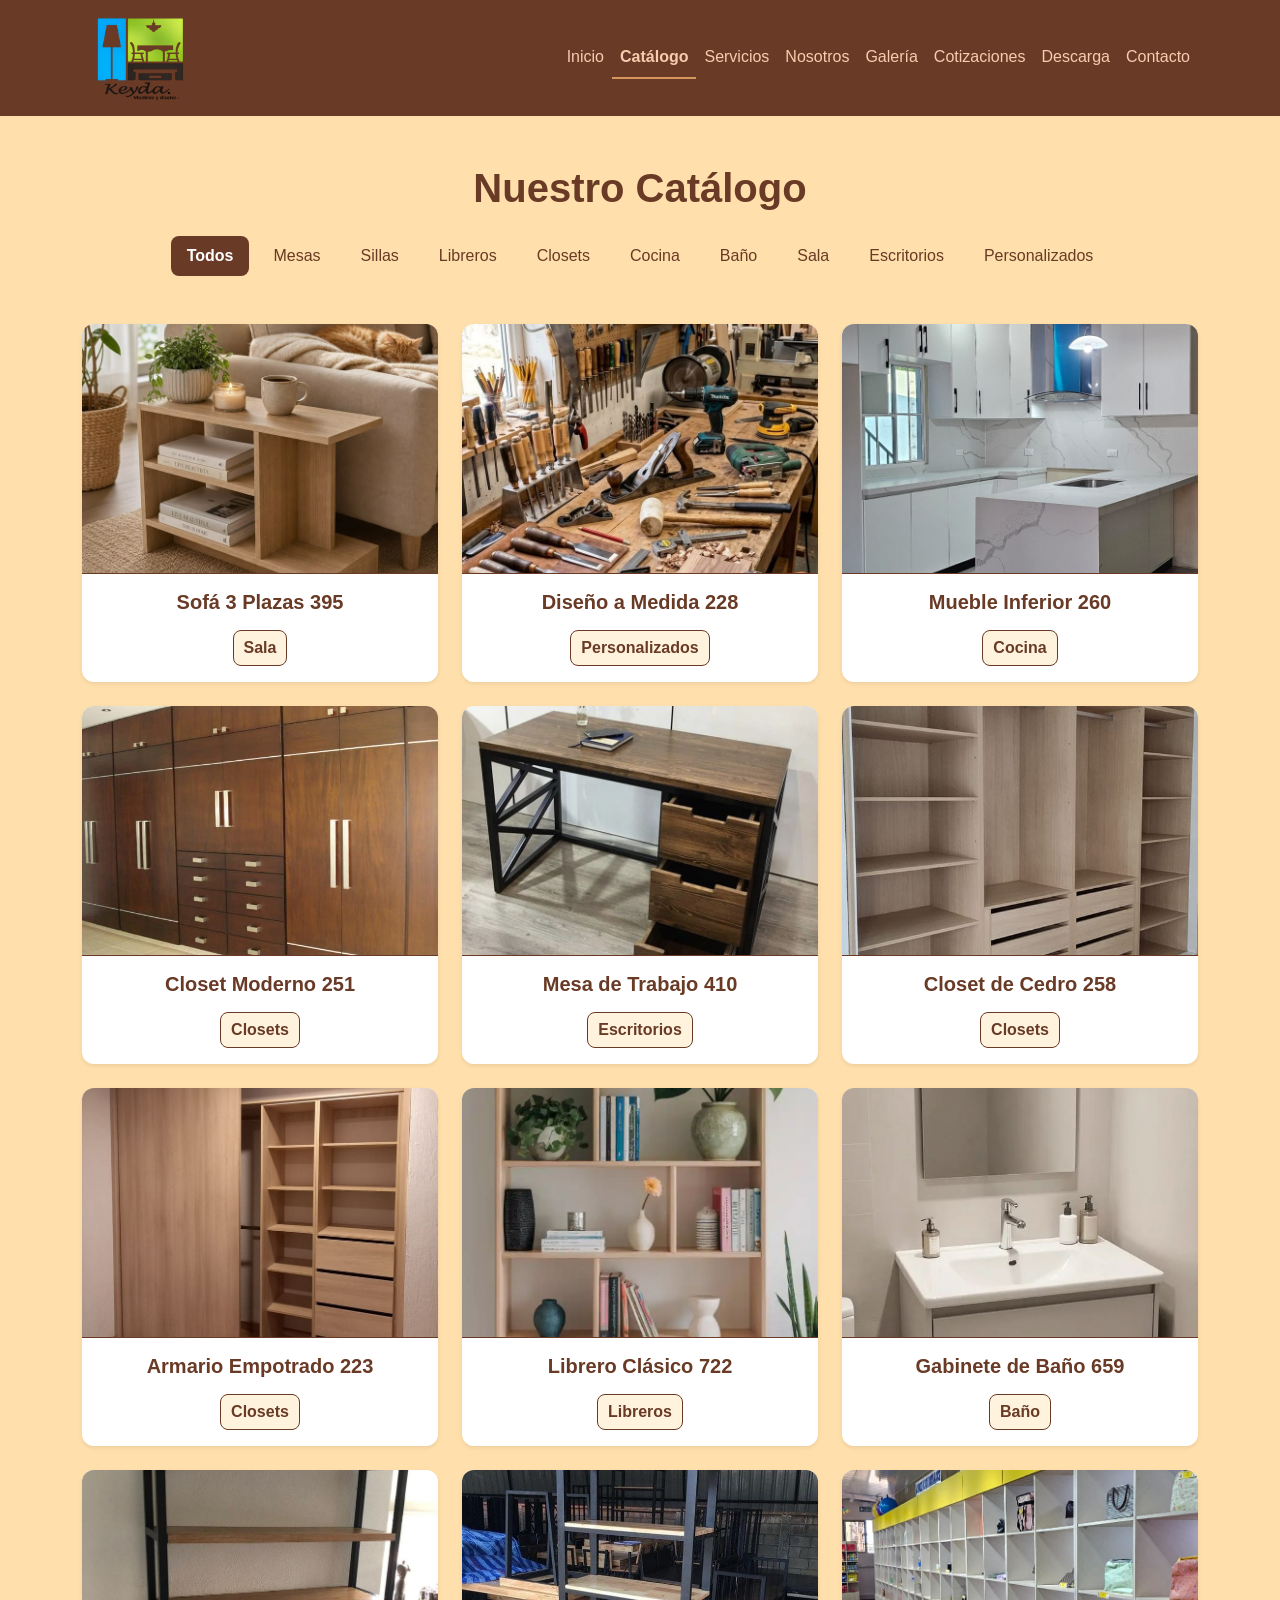
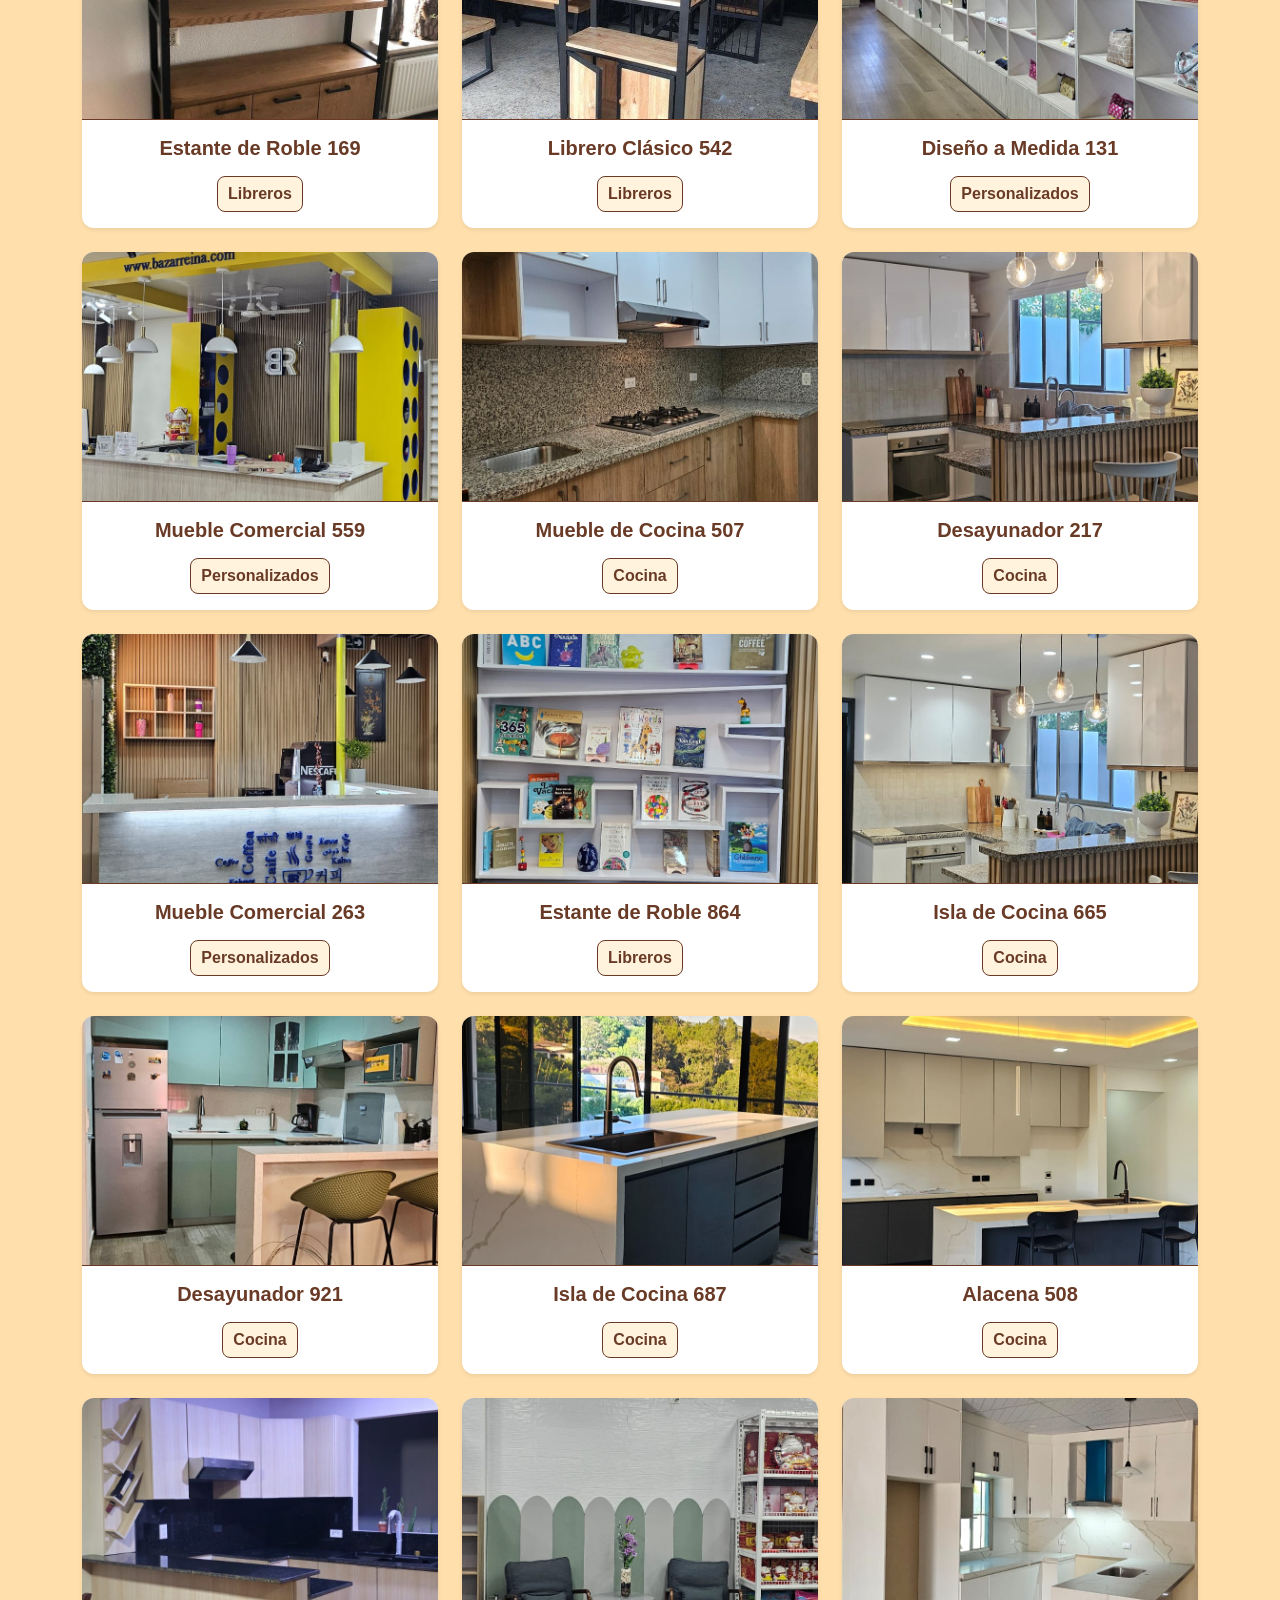
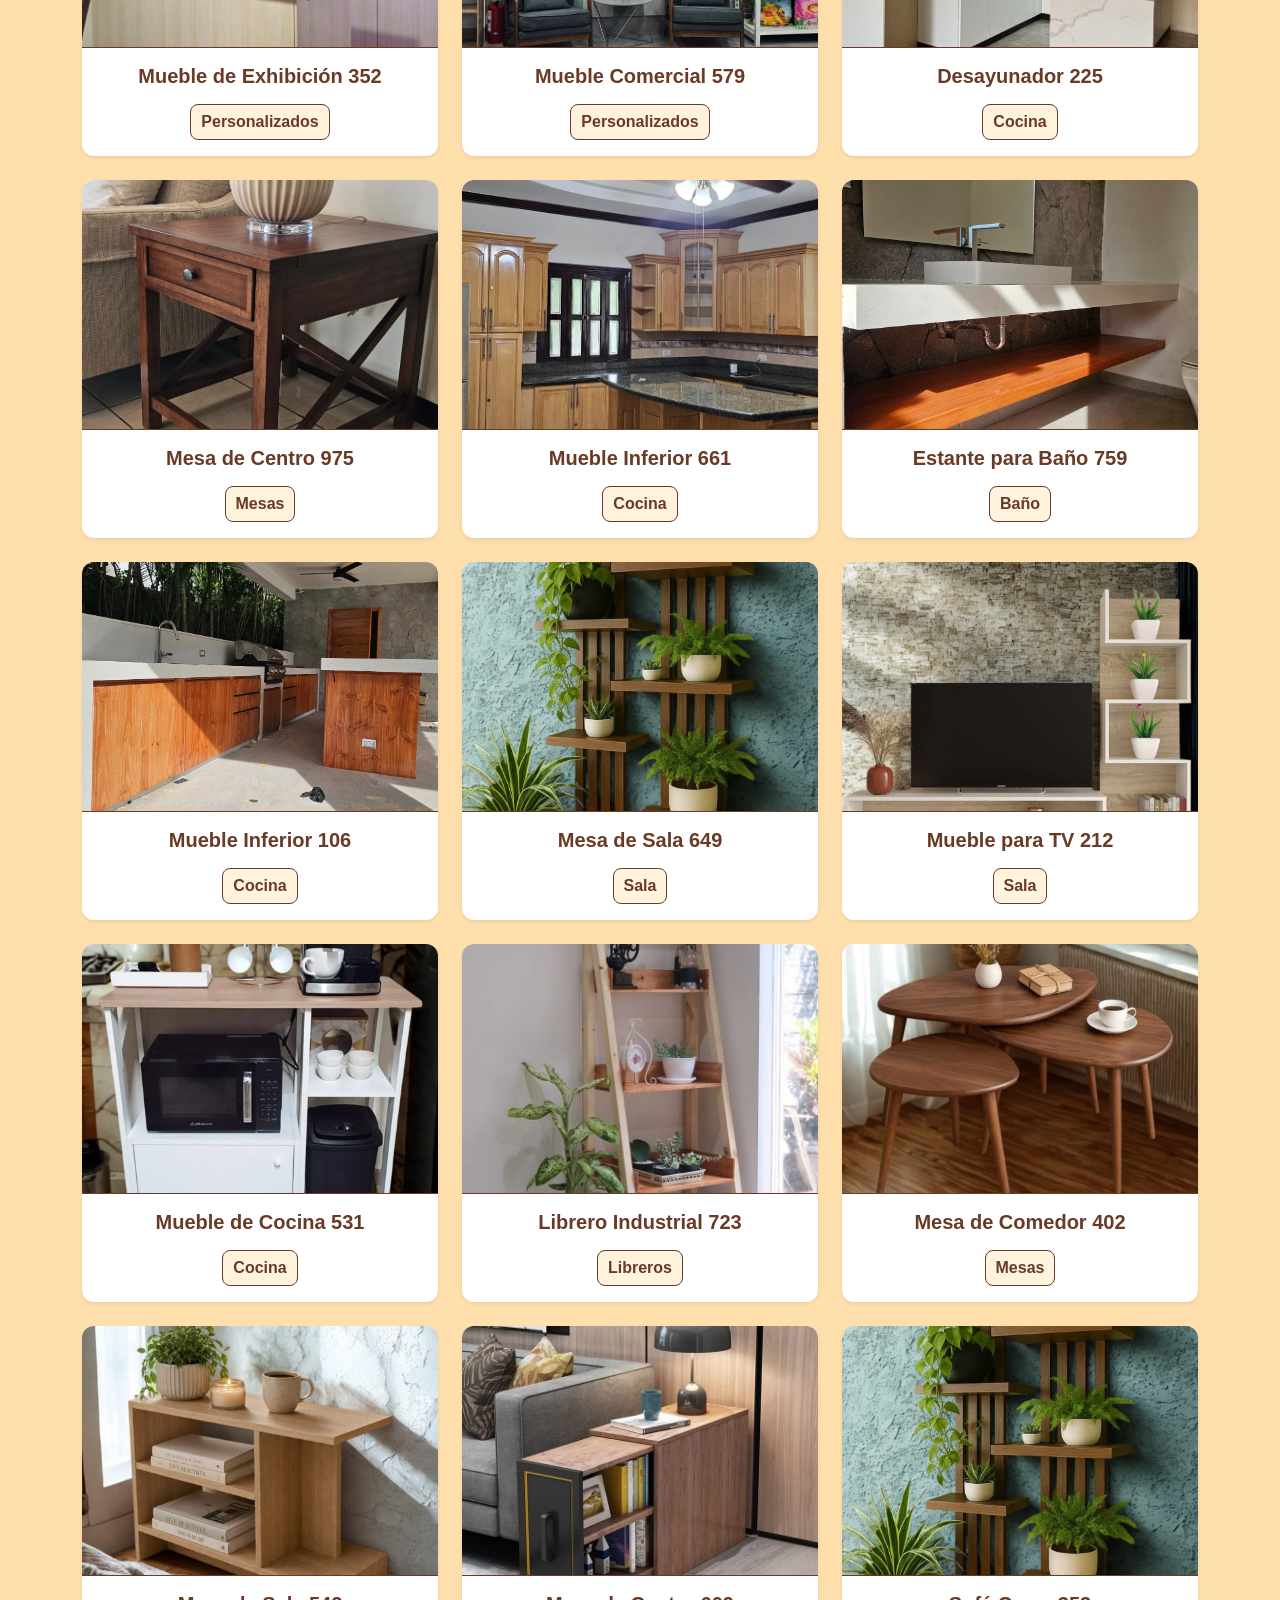
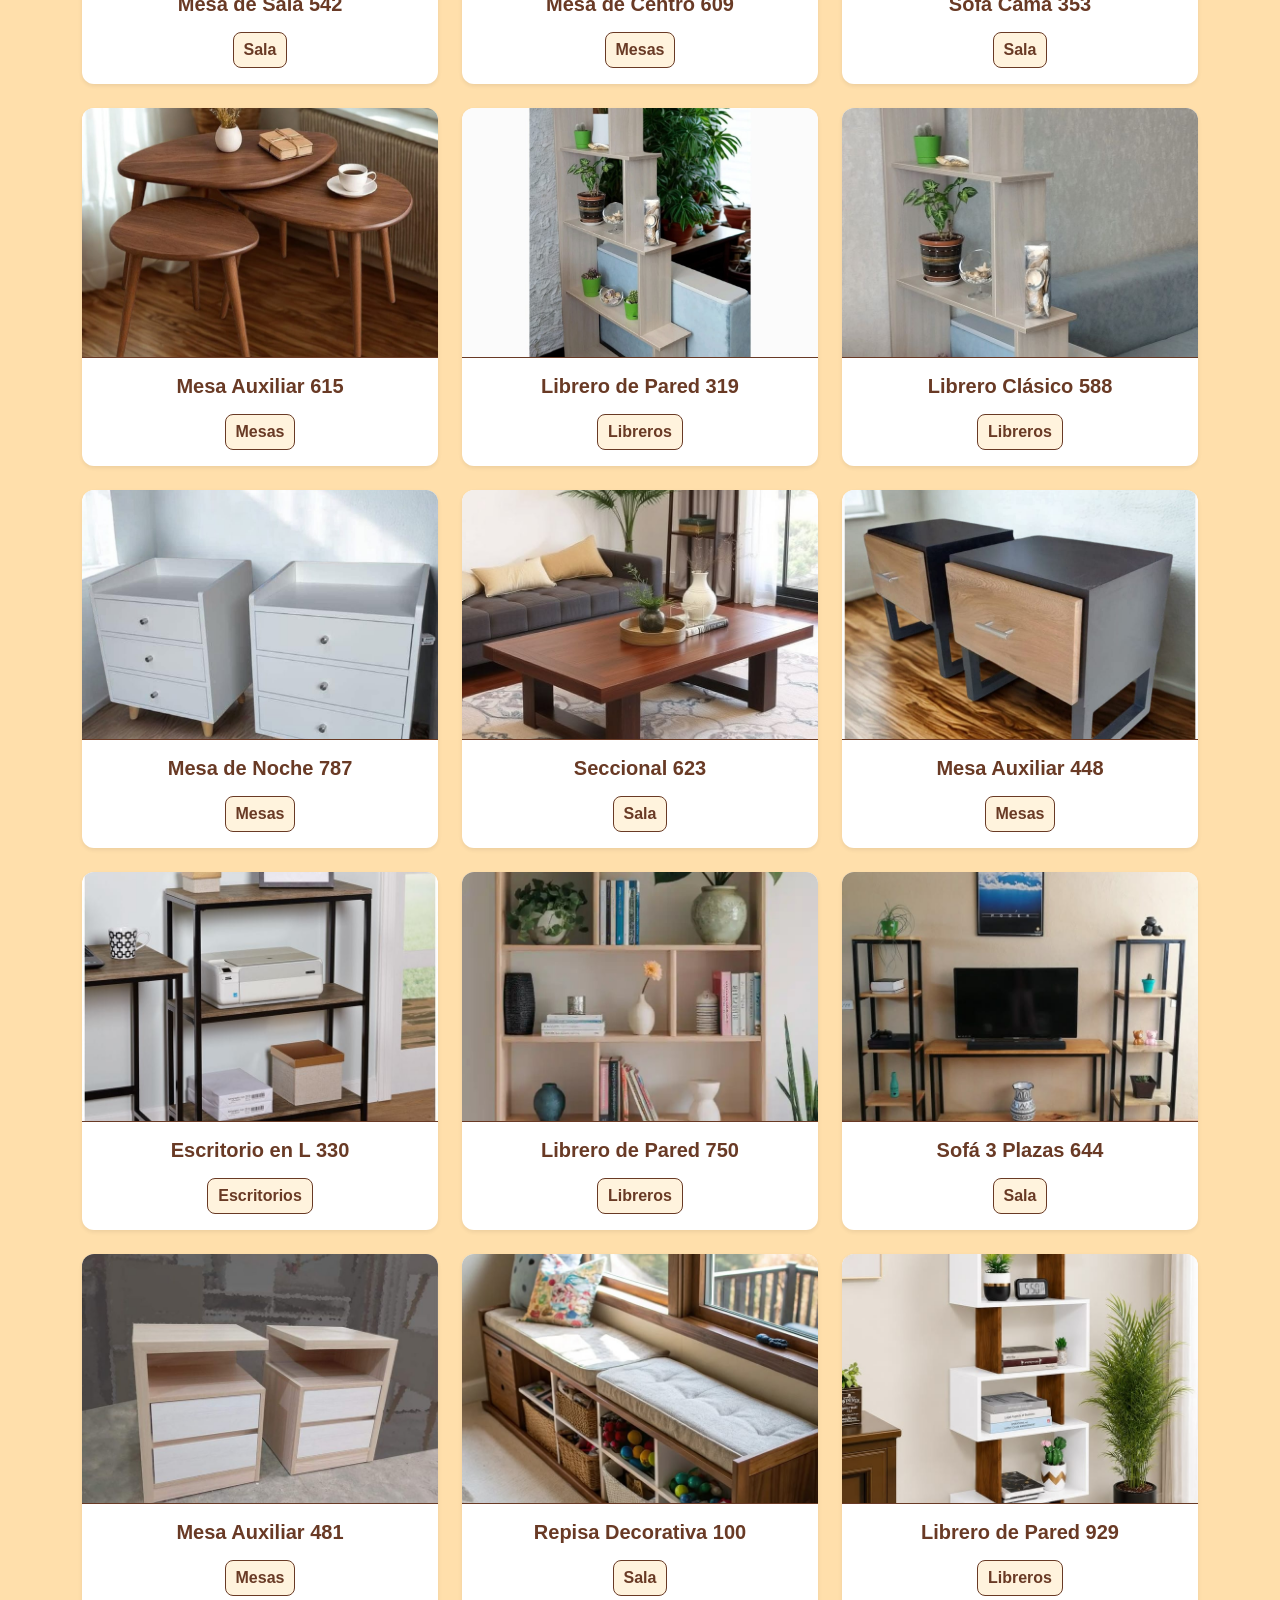
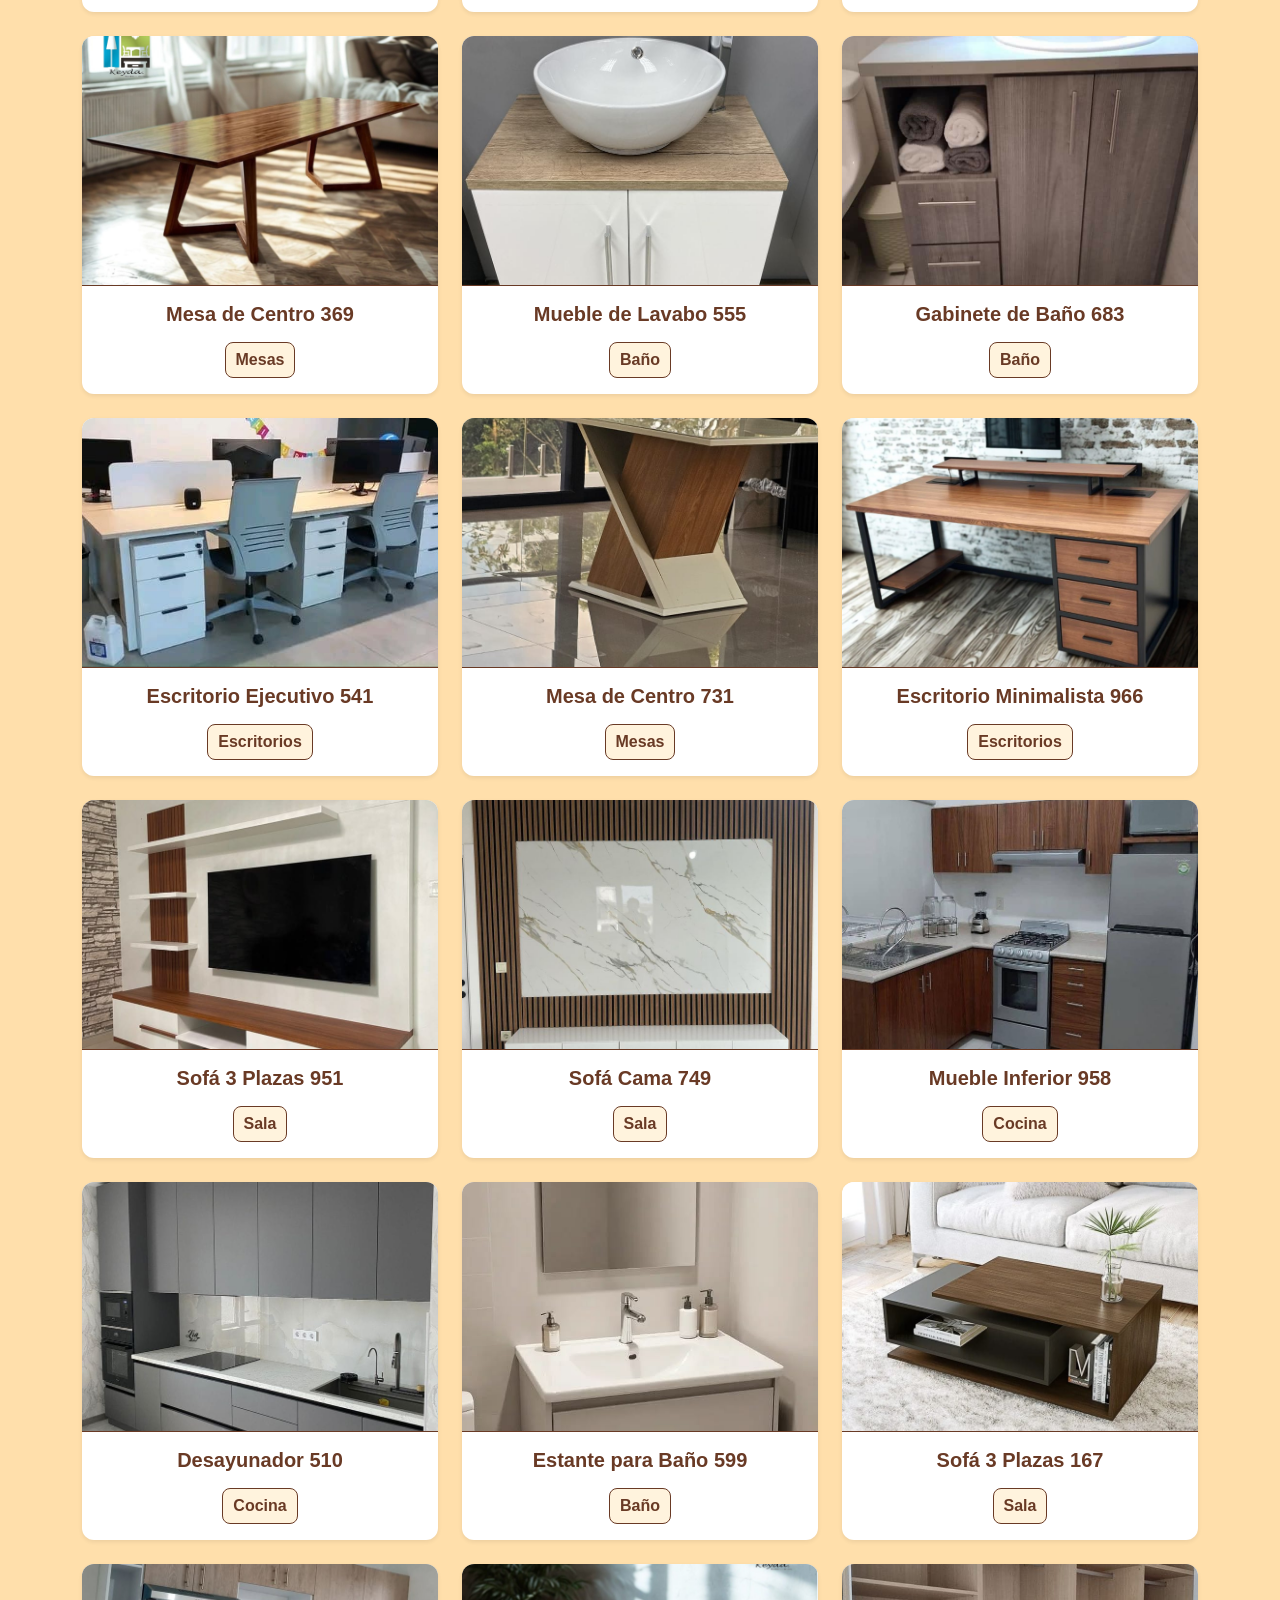
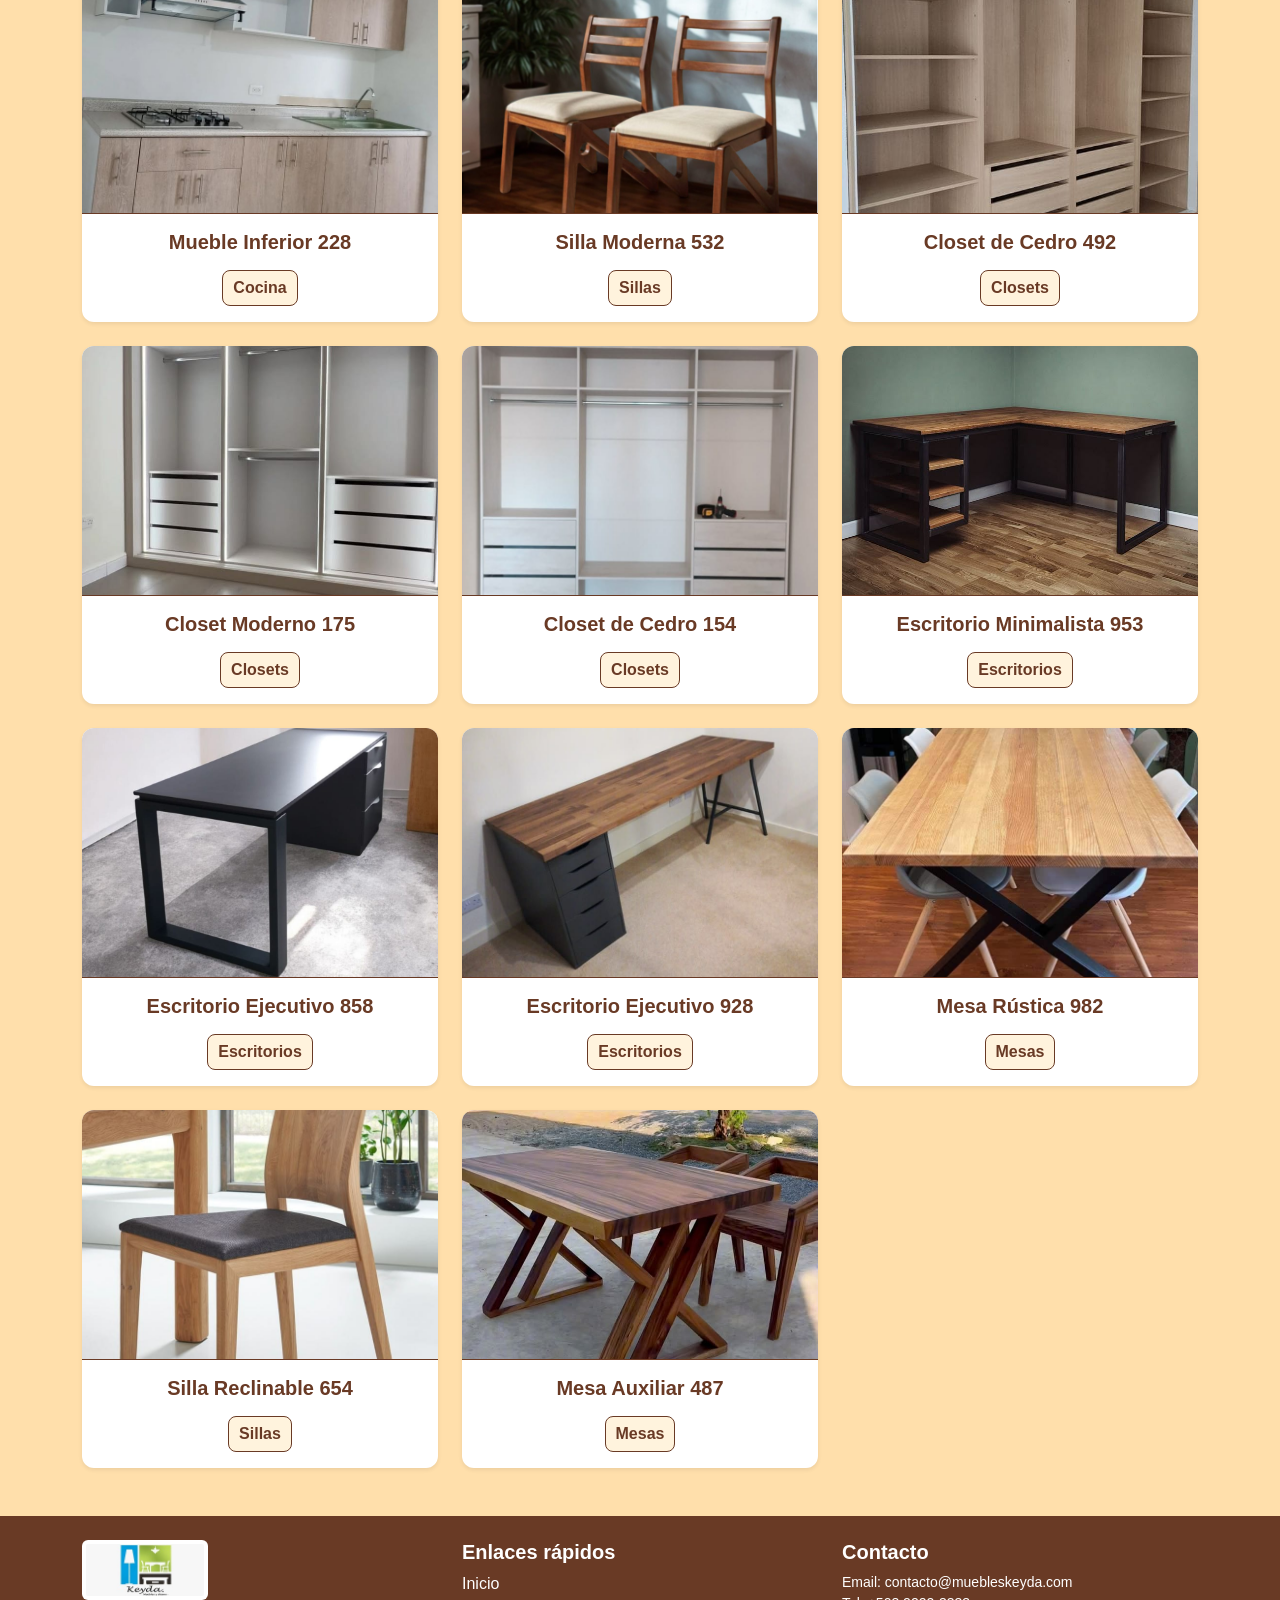
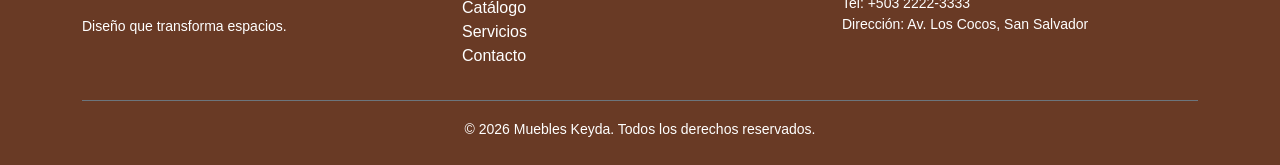
==== commit b6ecc0f8: "Corregir nombres de productos y categorias en el catalogo. Los nombres ahora coinciden exactamente c" ====
--- a/catalogo.html
+++ b/catalogo.html
@@ -59,642 +59,642 @@
             <!-- Catalog Grid -->
             <div class="row g-4" id="catalog-container">
 
-                <div class="col-md-4 col-sm-6 catalog-item" data-category="mesas">
-                    <div class="card card-custom h-100 text-center border-0 shadow-sm">
-                        <img src="imgs/nuevas/cat_000.jpg" class="card-img-top img-cover rounded-top" alt="Mesa Auxiliar 494" style="height: 250px;">
-                        <div class="card-body bg-blanco">
-                            <h5 class="card-title text-primario fw-bold">Mesa Auxiliar 494</h5>
-                            <span class="product-label d-inline-block mt-2">Mesas</span>
+                <div class="col-md-4 col-sm-6 catalog-item" data-category="sala">
+                    <div class="card card-custom h-100 text-center border-0 shadow-sm">
+                        <img src="imgs/nuevas/cat_000.jpg" class="card-img-top img-cover rounded-top" alt="Sofá 3 Plazas 395" style="height: 250px;">
+                        <div class="card-body bg-blanco">
+                            <h5 class="card-title text-primario fw-bold">Sofá 3 Plazas 395</h5>
+                            <span class="product-label d-inline-block mt-2">Sala</span>
+                        </div>
+                    </div>
+                </div>
+                <div class="col-md-4 col-sm-6 catalog-item" data-category="personalizados">
+                    <div class="card card-custom h-100 text-center border-0 shadow-sm">
+                        <img src="imgs/nuevas/cat_001.jpg" class="card-img-top img-cover rounded-top" alt="Diseño a Medida 228" style="height: 250px;">
+                        <div class="card-body bg-blanco">
+                            <h5 class="card-title text-primario fw-bold">Diseño a Medida 228</h5>
+                            <span class="product-label d-inline-block mt-2">Personalizados</span>
+                        </div>
+                    </div>
+                </div>
+                <div class="col-md-4 col-sm-6 catalog-item" data-category="cocina">
+                    <div class="card card-custom h-100 text-center border-0 shadow-sm">
+                        <img src="imgs/nuevas/cat_002.jpg" class="card-img-top img-cover rounded-top" alt="Mueble Inferior 260" style="height: 250px;">
+                        <div class="card-body bg-blanco">
+                            <h5 class="card-title text-primario fw-bold">Mueble Inferior 260</h5>
+                            <span class="product-label d-inline-block mt-2">Cocina</span>
+                        </div>
+                    </div>
+                </div>
+                <div class="col-md-4 col-sm-6 catalog-item" data-category="closets">
+                    <div class="card card-custom h-100 text-center border-0 shadow-sm">
+                        <img src="imgs/nuevas/cat_003.jpg" class="card-img-top img-cover rounded-top" alt="Closet Moderno 251" style="height: 250px;">
+                        <div class="card-body bg-blanco">
+                            <h5 class="card-title text-primario fw-bold">Closet Moderno 251</h5>
+                            <span class="product-label d-inline-block mt-2">Closets</span>
+                        </div>
+                    </div>
+                </div>
+                <div class="col-md-4 col-sm-6 catalog-item" data-category="escritorios">
+                    <div class="card card-custom h-100 text-center border-0 shadow-sm">
+                        <img src="imgs/nuevas/cat_004.jpg" class="card-img-top img-cover rounded-top" alt="Mesa de Trabajo 410" style="height: 250px;">
+                        <div class="card-body bg-blanco">
+                            <h5 class="card-title text-primario fw-bold">Mesa de Trabajo 410</h5>
+                            <span class="product-label d-inline-block mt-2">Escritorios</span>
+                        </div>
+                    </div>
+                </div>
+                <div class="col-md-4 col-sm-6 catalog-item" data-category="closets">
+                    <div class="card card-custom h-100 text-center border-0 shadow-sm">
+                        <img src="imgs/nuevas/cat_005.jpg" class="card-img-top img-cover rounded-top" alt="Closet de Cedro 258" style="height: 250px;">
+                        <div class="card-body bg-blanco">
+                            <h5 class="card-title text-primario fw-bold">Closet de Cedro 258</h5>
+                            <span class="product-label d-inline-block mt-2">Closets</span>
+                        </div>
+                    </div>
+                </div>
+                <div class="col-md-4 col-sm-6 catalog-item" data-category="closets">
+                    <div class="card card-custom h-100 text-center border-0 shadow-sm">
+                        <img src="imgs/nuevas/cat_006.jpg" class="card-img-top img-cover rounded-top" alt="Armario Empotrado 223" style="height: 250px;">
+                        <div class="card-body bg-blanco">
+                            <h5 class="card-title text-primario fw-bold">Armario Empotrado 223</h5>
+                            <span class="product-label d-inline-block mt-2">Closets</span>
+                        </div>
+                    </div>
+                </div>
+                <div class="col-md-4 col-sm-6 catalog-item" data-category="libreros">
+                    <div class="card card-custom h-100 text-center border-0 shadow-sm">
+                        <img src="imgs/nuevas/cat_007.jpg" class="card-img-top img-cover rounded-top" alt="Librero Clásico 722" style="height: 250px;">
+                        <div class="card-body bg-blanco">
+                            <h5 class="card-title text-primario fw-bold">Librero Clásico 722</h5>
+                            <span class="product-label d-inline-block mt-2">Libreros</span>
+                        </div>
+                    </div>
+                </div>
+                <div class="col-md-4 col-sm-6 catalog-item" data-category="bano">
+                    <div class="card card-custom h-100 text-center border-0 shadow-sm">
+                        <img src="imgs/nuevas/cat_008.jpg" class="card-img-top img-cover rounded-top" alt="Gabinete de Baño 659" style="height: 250px;">
+                        <div class="card-body bg-blanco">
+                            <h5 class="card-title text-primario fw-bold">Gabinete de Baño 659</h5>
+                            <span class="product-label d-inline-block mt-2">Baño</span>
+                        </div>
+                    </div>
+                </div>
+                <div class="col-md-4 col-sm-6 catalog-item" data-category="libreros">
+                    <div class="card card-custom h-100 text-center border-0 shadow-sm">
+                        <img src="imgs/nuevas/cat_009.jpg" class="card-img-top img-cover rounded-top" alt="Estante de Roble 169" style="height: 250px;">
+                        <div class="card-body bg-blanco">
+                            <h5 class="card-title text-primario fw-bold">Estante de Roble 169</h5>
+                            <span class="product-label d-inline-block mt-2">Libreros</span>
+                        </div>
+                    </div>
+                </div>
+                <div class="col-md-4 col-sm-6 catalog-item" data-category="libreros">
+                    <div class="card card-custom h-100 text-center border-0 shadow-sm">
+                        <img src="imgs/nuevas/cat_010.jpg" class="card-img-top img-cover rounded-top" alt="Librero Clásico 542" style="height: 250px;">
+                        <div class="card-body bg-blanco">
+                            <h5 class="card-title text-primario fw-bold">Librero Clásico 542</h5>
+                            <span class="product-label d-inline-block mt-2">Libreros</span>
+                        </div>
+                    </div>
+                </div>
+                <div class="col-md-4 col-sm-6 catalog-item" data-category="personalizados">
+                    <div class="card card-custom h-100 text-center border-0 shadow-sm">
+                        <img src="imgs/nuevas/cat_011.jpg" class="card-img-top img-cover rounded-top" alt="Diseño a Medida 131" style="height: 250px;">
+                        <div class="card-body bg-blanco">
+                            <h5 class="card-title text-primario fw-bold">Diseño a Medida 131</h5>
+                            <span class="product-label d-inline-block mt-2">Personalizados</span>
+                        </div>
+                    </div>
+                </div>
+                <div class="col-md-4 col-sm-6 catalog-item" data-category="personalizados">
+                    <div class="card card-custom h-100 text-center border-0 shadow-sm">
+                        <img src="imgs/nuevas/cat_012.jpg" class="card-img-top img-cover rounded-top" alt="Mueble Comercial 559" style="height: 250px;">
+                        <div class="card-body bg-blanco">
+                            <h5 class="card-title text-primario fw-bold">Mueble Comercial 559</h5>
+                            <span class="product-label d-inline-block mt-2">Personalizados</span>
+                        </div>
+                    </div>
+                </div>
+                <div class="col-md-4 col-sm-6 catalog-item" data-category="cocina">
+                    <div class="card card-custom h-100 text-center border-0 shadow-sm">
+                        <img src="imgs/nuevas/cat_013.jpg" class="card-img-top img-cover rounded-top" alt="Mueble de Cocina 507" style="height: 250px;">
+                        <div class="card-body bg-blanco">
+                            <h5 class="card-title text-primario fw-bold">Mueble de Cocina 507</h5>
+                            <span class="product-label d-inline-block mt-2">Cocina</span>
+                        </div>
+                    </div>
+                </div>
+                <div class="col-md-4 col-sm-6 catalog-item" data-category="cocina">
+                    <div class="card card-custom h-100 text-center border-0 shadow-sm">
+                        <img src="imgs/nuevas/cat_014.jpg" class="card-img-top img-cover rounded-top" alt="Desayunador 217" style="height: 250px;">
+                        <div class="card-body bg-blanco">
+                            <h5 class="card-title text-primario fw-bold">Desayunador 217</h5>
+                            <span class="product-label d-inline-block mt-2">Cocina</span>
+                        </div>
+                    </div>
+                </div>
+                <div class="col-md-4 col-sm-6 catalog-item" data-category="personalizados">
+                    <div class="card card-custom h-100 text-center border-0 shadow-sm">
+                        <img src="imgs/nuevas/cat_015.jpg" class="card-img-top img-cover rounded-top" alt="Mueble Comercial 263" style="height: 250px;">
+                        <div class="card-body bg-blanco">
+                            <h5 class="card-title text-primario fw-bold">Mueble Comercial 263</h5>
+                            <span class="product-label d-inline-block mt-2">Personalizados</span>
+                        </div>
+                    </div>
+                </div>
+                <div class="col-md-4 col-sm-6 catalog-item" data-category="libreros">
+                    <div class="card card-custom h-100 text-center border-0 shadow-sm">
+                        <img src="imgs/nuevas/cat_016.jpg" class="card-img-top img-cover rounded-top" alt="Estante de Roble 864" style="height: 250px;">
+                        <div class="card-body bg-blanco">
+                            <h5 class="card-title text-primario fw-bold">Estante de Roble 864</h5>
+                            <span class="product-label d-inline-block mt-2">Libreros</span>
+                        </div>
+                    </div>
+                </div>
+                <div class="col-md-4 col-sm-6 catalog-item" data-category="cocina">
+                    <div class="card card-custom h-100 text-center border-0 shadow-sm">
+                        <img src="imgs/nuevas/cat_017.jpg" class="card-img-top img-cover rounded-top" alt="Isla de Cocina 665" style="height: 250px;">
+                        <div class="card-body bg-blanco">
+                            <h5 class="card-title text-primario fw-bold">Isla de Cocina 665</h5>
+                            <span class="product-label d-inline-block mt-2">Cocina</span>
+                        </div>
+                    </div>
+                </div>
+                <div class="col-md-4 col-sm-6 catalog-item" data-category="cocina">
+                    <div class="card card-custom h-100 text-center border-0 shadow-sm">
+                        <img src="imgs/nuevas/cat_018.jpg" class="card-img-top img-cover rounded-top" alt="Desayunador 921" style="height: 250px;">
+                        <div class="card-body bg-blanco">
+                            <h5 class="card-title text-primario fw-bold">Desayunador 921</h5>
+                            <span class="product-label d-inline-block mt-2">Cocina</span>
+                        </div>
+                    </div>
+                </div>
+                <div class="col-md-4 col-sm-6 catalog-item" data-category="cocina">
+                    <div class="card card-custom h-100 text-center border-0 shadow-sm">
+                        <img src="imgs/nuevas/cat_019.jpg" class="card-img-top img-cover rounded-top" alt="Isla de Cocina 687" style="height: 250px;">
+                        <div class="card-body bg-blanco">
+                            <h5 class="card-title text-primario fw-bold">Isla de Cocina 687</h5>
+                            <span class="product-label d-inline-block mt-2">Cocina</span>
+                        </div>
+                    </div>
+                </div>
+                <div class="col-md-4 col-sm-6 catalog-item" data-category="cocina">
+                    <div class="card card-custom h-100 text-center border-0 shadow-sm">
+                        <img src="imgs/nuevas/cat_020.jpg" class="card-img-top img-cover rounded-top" alt="Alacena 508" style="height: 250px;">
+                        <div class="card-body bg-blanco">
+                            <h5 class="card-title text-primario fw-bold">Alacena 508</h5>
+                            <span class="product-label d-inline-block mt-2">Cocina</span>
+                        </div>
+                    </div>
+                </div>
+                <div class="col-md-4 col-sm-6 catalog-item" data-category="personalizados">
+                    <div class="card card-custom h-100 text-center border-0 shadow-sm">
+                        <img src="imgs/nuevas/cat_021.jpg" class="card-img-top img-cover rounded-top" alt="Mueble de Exhibición 352" style="height: 250px;">
+                        <div class="card-body bg-blanco">
+                            <h5 class="card-title text-primario fw-bold">Mueble de Exhibición 352</h5>
+                            <span class="product-label d-inline-block mt-2">Personalizados</span>
+                        </div>
+                    </div>
+                </div>
+                <div class="col-md-4 col-sm-6 catalog-item" data-category="personalizados">
+                    <div class="card card-custom h-100 text-center border-0 shadow-sm">
+                        <img src="imgs/nuevas/cat_022.jpg" class="card-img-top img-cover rounded-top" alt="Mueble Comercial 579" style="height: 250px;">
+                        <div class="card-body bg-blanco">
+                            <h5 class="card-title text-primario fw-bold">Mueble Comercial 579</h5>
+                            <span class="product-label d-inline-block mt-2">Personalizados</span>
+                        </div>
+                    </div>
+                </div>
+                <div class="col-md-4 col-sm-6 catalog-item" data-category="cocina">
+                    <div class="card card-custom h-100 text-center border-0 shadow-sm">
+                        <img src="imgs/nuevas/cat_023.jpg" class="card-img-top img-cover rounded-top" alt="Desayunador 225" style="height: 250px;">
+                        <div class="card-body bg-blanco">
+                            <h5 class="card-title text-primario fw-bold">Desayunador 225</h5>
+                            <span class="product-label d-inline-block mt-2">Cocina</span>
+                        </div>
+                    </div>
+                </div>
+                <div class="col-md-4 col-sm-6 catalog-item" data-category="mesas">
+                    <div class="card card-custom h-100 text-center border-0 shadow-sm">
+                        <img src="imgs/nuevas/cat_024.jpg" class="card-img-top img-cover rounded-top" alt="Mesa de Centro 975" style="height: 250px;">
+                        <div class="card-body bg-blanco">
+                            <h5 class="card-title text-primario fw-bold">Mesa de Centro 975</h5>
+                            <span class="product-label d-inline-block mt-2">Mesas</span>
+                        </div>
+                    </div>
+                </div>
+                <div class="col-md-4 col-sm-6 catalog-item" data-category="cocina">
+                    <div class="card card-custom h-100 text-center border-0 shadow-sm">
+                        <img src="imgs/nuevas/cat_025.jpg" class="card-img-top img-cover rounded-top" alt="Mueble Inferior 661" style="height: 250px;">
+                        <div class="card-body bg-blanco">
+                            <h5 class="card-title text-primario fw-bold">Mueble Inferior 661</h5>
+                            <span class="product-label d-inline-block mt-2">Cocina</span>
+                        </div>
+                    </div>
+                </div>
+                <div class="col-md-4 col-sm-6 catalog-item" data-category="bano">
+                    <div class="card card-custom h-100 text-center border-0 shadow-sm">
+                        <img src="imgs/nuevas/cat_026.jpg" class="card-img-top img-cover rounded-top" alt="Estante para Baño 759" style="height: 250px;">
+                        <div class="card-body bg-blanco">
+                            <h5 class="card-title text-primario fw-bold">Estante para Baño 759</h5>
+                            <span class="product-label d-inline-block mt-2">Baño</span>
+                        </div>
+                    </div>
+                </div>
+                <div class="col-md-4 col-sm-6 catalog-item" data-category="cocina">
+                    <div class="card card-custom h-100 text-center border-0 shadow-sm">
+                        <img src="imgs/nuevas/cat_027.jpg" class="card-img-top img-cover rounded-top" alt="Mueble Inferior 106" style="height: 250px;">
+                        <div class="card-body bg-blanco">
+                            <h5 class="card-title text-primario fw-bold">Mueble Inferior 106</h5>
+                            <span class="product-label d-inline-block mt-2">Cocina</span>
+                        </div>
+                    </div>
+                </div>
+                <div class="col-md-4 col-sm-6 catalog-item" data-category="sala">
+                    <div class="card card-custom h-100 text-center border-0 shadow-sm">
+                        <img src="imgs/nuevas/cat_028.jpg" class="card-img-top img-cover rounded-top" alt="Mesa de Sala 649" style="height: 250px;">
+                        <div class="card-body bg-blanco">
+                            <h5 class="card-title text-primario fw-bold">Mesa de Sala 649</h5>
+                            <span class="product-label d-inline-block mt-2">Sala</span>
+                        </div>
+                    </div>
+                </div>
+                <div class="col-md-4 col-sm-6 catalog-item" data-category="sala">
+                    <div class="card card-custom h-100 text-center border-0 shadow-sm">
+                        <img src="imgs/nuevas/cat_029.jpg" class="card-img-top img-cover rounded-top" alt="Mueble para TV 212" style="height: 250px;">
+                        <div class="card-body bg-blanco">
+                            <h5 class="card-title text-primario fw-bold">Mueble para TV 212</h5>
+                            <span class="product-label d-inline-block mt-2">Sala</span>
+                        </div>
+                    </div>
+                </div>
+                <div class="col-md-4 col-sm-6 catalog-item" data-category="cocina">
+                    <div class="card card-custom h-100 text-center border-0 shadow-sm">
+                        <img src="imgs/nuevas/cat_030.jpg" class="card-img-top img-cover rounded-top" alt="Mueble de Cocina 531" style="height: 250px;">
+                        <div class="card-body bg-blanco">
+                            <h5 class="card-title text-primario fw-bold">Mueble de Cocina 531</h5>
+                            <span class="product-label d-inline-block mt-2">Cocina</span>
+                        </div>
+                    </div>
+                </div>
+                <div class="col-md-4 col-sm-6 catalog-item" data-category="libreros">
+                    <div class="card card-custom h-100 text-center border-0 shadow-sm">
+                        <img src="imgs/nuevas/cat_031.jpg" class="card-img-top img-cover rounded-top" alt="Librero Industrial 723" style="height: 250px;">
+                        <div class="card-body bg-blanco">
+                            <h5 class="card-title text-primario fw-bold">Librero Industrial 723</h5>
+                            <span class="product-label d-inline-block mt-2">Libreros</span>
+                        </div>
+                    </div>
+                </div>
+                <div class="col-md-4 col-sm-6 catalog-item" data-category="mesas">
+                    <div class="card card-custom h-100 text-center border-0 shadow-sm">
+                        <img src="imgs/nuevas/cat_032.jpg" class="card-img-top img-cover rounded-top" alt="Mesa de Comedor 402" style="height: 250px;">
+                        <div class="card-body bg-blanco">
+                            <h5 class="card-title text-primario fw-bold">Mesa de Comedor 402</h5>
+                            <span class="product-label d-inline-block mt-2">Mesas</span>
+                        </div>
+                    </div>
+                </div>
+                <div class="col-md-4 col-sm-6 catalog-item" data-category="sala">
+                    <div class="card card-custom h-100 text-center border-0 shadow-sm">
+                        <img src="imgs/nuevas/cat_033.jpg" class="card-img-top img-cover rounded-top" alt="Mesa de Sala 542" style="height: 250px;">
+                        <div class="card-body bg-blanco">
+                            <h5 class="card-title text-primario fw-bold">Mesa de Sala 542</h5>
+                            <span class="product-label d-inline-block mt-2">Sala</span>
+                        </div>
+                    </div>
+                </div>
+                <div class="col-md-4 col-sm-6 catalog-item" data-category="mesas">
+                    <div class="card card-custom h-100 text-center border-0 shadow-sm">
+                        <img src="imgs/nuevas/cat_034.jpg" class="card-img-top img-cover rounded-top" alt="Mesa de Centro 609" style="height: 250px;">
+                        <div class="card-body bg-blanco">
+                            <h5 class="card-title text-primario fw-bold">Mesa de Centro 609</h5>
+                            <span class="product-label d-inline-block mt-2">Mesas</span>
+                        </div>
+                    </div>
+                </div>
+                <div class="col-md-4 col-sm-6 catalog-item" data-category="sala">
+                    <div class="card card-custom h-100 text-center border-0 shadow-sm">
+                        <img src="imgs/nuevas/cat_035.jpg" class="card-img-top img-cover rounded-top" alt="Sofá Cama 353" style="height: 250px;">
+                        <div class="card-body bg-blanco">
+                            <h5 class="card-title text-primario fw-bold">Sofá Cama 353</h5>
+                            <span class="product-label d-inline-block mt-2">Sala</span>
+                        </div>
+                    </div>
+                </div>
+                <div class="col-md-4 col-sm-6 catalog-item" data-category="mesas">
+                    <div class="card card-custom h-100 text-center border-0 shadow-sm">
+                        <img src="imgs/nuevas/cat_036.jpg" class="card-img-top img-cover rounded-top" alt="Mesa Auxiliar 615" style="height: 250px;">
+                        <div class="card-body bg-blanco">
+                            <h5 class="card-title text-primario fw-bold">Mesa Auxiliar 615</h5>
+                            <span class="product-label d-inline-block mt-2">Mesas</span>
+                        </div>
+                    </div>
+                </div>
+                <div class="col-md-4 col-sm-6 catalog-item" data-category="libreros">
+                    <div class="card card-custom h-100 text-center border-0 shadow-sm">
+                        <img src="imgs/nuevas/cat_037.jpg" class="card-img-top img-cover rounded-top" alt="Librero de Pared 319" style="height: 250px;">
+                        <div class="card-body bg-blanco">
+                            <h5 class="card-title text-primario fw-bold">Librero de Pared 319</h5>
+                            <span class="product-label d-inline-block mt-2">Libreros</span>
+                        </div>
+                    </div>
+                </div>
+                <div class="col-md-4 col-sm-6 catalog-item" data-category="libreros">
+                    <div class="card card-custom h-100 text-center border-0 shadow-sm">
+                        <img src="imgs/nuevas/cat_038.jpg" class="card-img-top img-cover rounded-top" alt="Librero Clásico 588" style="height: 250px;">
+                        <div class="card-body bg-blanco">
+                            <h5 class="card-title text-primario fw-bold">Librero Clásico 588</h5>
+                            <span class="product-label d-inline-block mt-2">Libreros</span>
+                        </div>
+                    </div>
+                </div>
+                <div class="col-md-4 col-sm-6 catalog-item" data-category="mesas">
+                    <div class="card card-custom h-100 text-center border-0 shadow-sm">
+                        <img src="imgs/nuevas/cat_039.jpg" class="card-img-top img-cover rounded-top" alt="Mesa de Noche 787" style="height: 250px;">
+                        <div class="card-body bg-blanco">
+                            <h5 class="card-title text-primario fw-bold">Mesa de Noche 787</h5>
+                            <span class="product-label d-inline-block mt-2">Mesas</span>
+                        </div>
+                    </div>
+                </div>
+                <div class="col-md-4 col-sm-6 catalog-item" data-category="sala">
+                    <div class="card card-custom h-100 text-center border-0 shadow-sm">
+                        <img src="imgs/nuevas/cat_040.jpg" class="card-img-top img-cover rounded-top" alt="Seccional 623" style="height: 250px;">
+                        <div class="card-body bg-blanco">
+                            <h5 class="card-title text-primario fw-bold">Seccional 623</h5>
+                            <span class="product-label d-inline-block mt-2">Sala</span>
+                        </div>
+                    </div>
+                </div>
+                <div class="col-md-4 col-sm-6 catalog-item" data-category="mesas">
+                    <div class="card card-custom h-100 text-center border-0 shadow-sm">
+                        <img src="imgs/nuevas/cat_041.jpg" class="card-img-top img-cover rounded-top" alt="Mesa Auxiliar 448" style="height: 250px;">
+                        <div class="card-body bg-blanco">
+                            <h5 class="card-title text-primario fw-bold">Mesa Auxiliar 448</h5>
+                            <span class="product-label d-inline-block mt-2">Mesas</span>
+                        </div>
+                    </div>
+                </div>
+                <div class="col-md-4 col-sm-6 catalog-item" data-category="escritorios">
+                    <div class="card card-custom h-100 text-center border-0 shadow-sm">
+                        <img src="imgs/nuevas/cat_042.jpg" class="card-img-top img-cover rounded-top" alt="Escritorio en L 330" style="height: 250px;">
+                        <div class="card-body bg-blanco">
+                            <h5 class="card-title text-primario fw-bold">Escritorio en L 330</h5>
+                            <span class="product-label d-inline-block mt-2">Escritorios</span>
+                        </div>
+                    </div>
+                </div>
+                <div class="col-md-4 col-sm-6 catalog-item" data-category="libreros">
+                    <div class="card card-custom h-100 text-center border-0 shadow-sm">
+                        <img src="imgs/nuevas/cat_043.jpg" class="card-img-top img-cover rounded-top" alt="Librero de Pared 750" style="height: 250px;">
+                        <div class="card-body bg-blanco">
+                            <h5 class="card-title text-primario fw-bold">Librero de Pared 750</h5>
+                            <span class="product-label d-inline-block mt-2">Libreros</span>
+                        </div>
+                    </div>
+                </div>
+                <div class="col-md-4 col-sm-6 catalog-item" data-category="sala">
+                    <div class="card card-custom h-100 text-center border-0 shadow-sm">
+                        <img src="imgs/nuevas/cat_044.jpg" class="card-img-top img-cover rounded-top" alt="Sofá 3 Plazas 644" style="height: 250px;">
+                        <div class="card-body bg-blanco">
+                            <h5 class="card-title text-primario fw-bold">Sofá 3 Plazas 644</h5>
+                            <span class="product-label d-inline-block mt-2">Sala</span>
+                        </div>
+                    </div>
+                </div>
+                <div class="col-md-4 col-sm-6 catalog-item" data-category="mesas">
+                    <div class="card card-custom h-100 text-center border-0 shadow-sm">
+                        <img src="imgs/nuevas/cat_045.jpg" class="card-img-top img-cover rounded-top" alt="Mesa Auxiliar 481" style="height: 250px;">
+                        <div class="card-body bg-blanco">
+                            <h5 class="card-title text-primario fw-bold">Mesa Auxiliar 481</h5>
+                            <span class="product-label d-inline-block mt-2">Mesas</span>
+                        </div>
+                    </div>
+                </div>
+                <div class="col-md-4 col-sm-6 catalog-item" data-category="sala">
+                    <div class="card card-custom h-100 text-center border-0 shadow-sm">
+                        <img src="imgs/nuevas/cat_046.jpg" class="card-img-top img-cover rounded-top" alt="Repisa Decorativa 100" style="height: 250px;">
+                        <div class="card-body bg-blanco">
+                            <h5 class="card-title text-primario fw-bold">Repisa Decorativa 100</h5>
+                            <span class="product-label d-inline-block mt-2">Sala</span>
+                        </div>
+                    </div>
+                </div>
+                <div class="col-md-4 col-sm-6 catalog-item" data-category="libreros">
+                    <div class="card card-custom h-100 text-center border-0 shadow-sm">
+                        <img src="imgs/nuevas/cat_047.jpg" class="card-img-top img-cover rounded-top" alt="Librero de Pared 929" style="height: 250px;">
+                        <div class="card-body bg-blanco">
+                            <h5 class="card-title text-primario fw-bold">Librero de Pared 929</h5>
+                            <span class="product-label d-inline-block mt-2">Libreros</span>
+                        </div>
+                    </div>
+                </div>
+                <div class="col-md-4 col-sm-6 catalog-item" data-category="mesas">
+                    <div class="card card-custom h-100 text-center border-0 shadow-sm">
+                        <img src="imgs/nuevas/cat_048.jpg" class="card-img-top img-cover rounded-top" alt="Mesa de Centro 369" style="height: 250px;">
+                        <div class="card-body bg-blanco">
+                            <h5 class="card-title text-primario fw-bold">Mesa de Centro 369</h5>
+                            <span class="product-label d-inline-block mt-2">Mesas</span>
+                        </div>
+                    </div>
+                </div>
+                <div class="col-md-4 col-sm-6 catalog-item" data-category="bano">
+                    <div class="card card-custom h-100 text-center border-0 shadow-sm">
+                        <img src="imgs/nuevas/cat_049.jpg" class="card-img-top img-cover rounded-top" alt="Mueble de Lavabo 555" style="height: 250px;">
+                        <div class="card-body bg-blanco">
+                            <h5 class="card-title text-primario fw-bold">Mueble de Lavabo 555</h5>
+                            <span class="product-label d-inline-block mt-2">Baño</span>
+                        </div>
+                    </div>
+                </div>
+                <div class="col-md-4 col-sm-6 catalog-item" data-category="bano">
+                    <div class="card card-custom h-100 text-center border-0 shadow-sm">
+                        <img src="imgs/nuevas/cat_050.jpg" class="card-img-top img-cover rounded-top" alt="Gabinete de Baño 683" style="height: 250px;">
+                        <div class="card-body bg-blanco">
+                            <h5 class="card-title text-primario fw-bold">Gabinete de Baño 683</h5>
+                            <span class="product-label d-inline-block mt-2">Baño</span>
+                        </div>
+                    </div>
+                </div>
+                <div class="col-md-4 col-sm-6 catalog-item" data-category="escritorios">
+                    <div class="card card-custom h-100 text-center border-0 shadow-sm">
+                        <img src="imgs/nuevas/cat_051.jpg" class="card-img-top img-cover rounded-top" alt="Escritorio Ejecutivo 541" style="height: 250px;">
+                        <div class="card-body bg-blanco">
+                            <h5 class="card-title text-primario fw-bold">Escritorio Ejecutivo 541</h5>
+                            <span class="product-label d-inline-block mt-2">Escritorios</span>
+                        </div>
+                    </div>
+                </div>
+                <div class="col-md-4 col-sm-6 catalog-item" data-category="mesas">
+                    <div class="card card-custom h-100 text-center border-0 shadow-sm">
+                        <img src="imgs/nuevas/cat_052.jpg" class="card-img-top img-cover rounded-top" alt="Mesa de Centro 731" style="height: 250px;">
+                        <div class="card-body bg-blanco">
+                            <h5 class="card-title text-primario fw-bold">Mesa de Centro 731</h5>
+                            <span class="product-label d-inline-block mt-2">Mesas</span>
+                        </div>
+                    </div>
+                </div>
+                <div class="col-md-4 col-sm-6 catalog-item" data-category="escritorios">
+                    <div class="card card-custom h-100 text-center border-0 shadow-sm">
+                        <img src="imgs/nuevas/cat_053.jpg" class="card-img-top img-cover rounded-top" alt="Escritorio Minimalista 966" style="height: 250px;">
+                        <div class="card-body bg-blanco">
+                            <h5 class="card-title text-primario fw-bold">Escritorio Minimalista 966</h5>
+                            <span class="product-label d-inline-block mt-2">Escritorios</span>
+                        </div>
+                    </div>
+                </div>
+                <div class="col-md-4 col-sm-6 catalog-item" data-category="sala">
+                    <div class="card card-custom h-100 text-center border-0 shadow-sm">
+                        <img src="imgs/nuevas/cat_054.jpg" class="card-img-top img-cover rounded-top" alt="Sofá 3 Plazas 951" style="height: 250px;">
+                        <div class="card-body bg-blanco">
+                            <h5 class="card-title text-primario fw-bold">Sofá 3 Plazas 951</h5>
+                            <span class="product-label d-inline-block mt-2">Sala</span>
+                        </div>
+                    </div>
+                </div>
+                <div class="col-md-4 col-sm-6 catalog-item" data-category="sala">
+                    <div class="card card-custom h-100 text-center border-0 shadow-sm">
+                        <img src="imgs/nuevas/cat_055.jpg" class="card-img-top img-cover rounded-top" alt="Sofá Cama 749" style="height: 250px;">
+                        <div class="card-body bg-blanco">
+                            <h5 class="card-title text-primario fw-bold">Sofá Cama 749</h5>
+                            <span class="product-label d-inline-block mt-2">Sala</span>
+                        </div>
+                    </div>
+                </div>
+                <div class="col-md-4 col-sm-6 catalog-item" data-category="cocina">
+                    <div class="card card-custom h-100 text-center border-0 shadow-sm">
+                        <img src="imgs/nuevas/cat_056.jpg" class="card-img-top img-cover rounded-top" alt="Mueble Inferior 958" style="height: 250px;">
+                        <div class="card-body bg-blanco">
+                            <h5 class="card-title text-primario fw-bold">Mueble Inferior 958</h5>
+                            <span class="product-label d-inline-block mt-2">Cocina</span>
+                        </div>
+                    </div>
+                </div>
+                <div class="col-md-4 col-sm-6 catalog-item" data-category="cocina">
+                    <div class="card card-custom h-100 text-center border-0 shadow-sm">
+                        <img src="imgs/nuevas/cat_057.jpg" class="card-img-top img-cover rounded-top" alt="Desayunador 510" style="height: 250px;">
+                        <div class="card-body bg-blanco">
+                            <h5 class="card-title text-primario fw-bold">Desayunador 510</h5>
+                            <span class="product-label d-inline-block mt-2">Cocina</span>
+                        </div>
+                    </div>
+                </div>
+                <div class="col-md-4 col-sm-6 catalog-item" data-category="bano">
+                    <div class="card card-custom h-100 text-center border-0 shadow-sm">
+                        <img src="imgs/nuevas/cat_058.jpg" class="card-img-top img-cover rounded-top" alt="Estante para Baño 599" style="height: 250px;">
+                        <div class="card-body bg-blanco">
+                            <h5 class="card-title text-primario fw-bold">Estante para Baño 599</h5>
+                            <span class="product-label d-inline-block mt-2">Baño</span>
+                        </div>
+                    </div>
+                </div>
+                <div class="col-md-4 col-sm-6 catalog-item" data-category="sala">
+                    <div class="card card-custom h-100 text-center border-0 shadow-sm">
+                        <img src="imgs/nuevas/cat_059.jpg" class="card-img-top img-cover rounded-top" alt="Sofá 3 Plazas 167" style="height: 250px;">
+                        <div class="card-body bg-blanco">
+                            <h5 class="card-title text-primario fw-bold">Sofá 3 Plazas 167</h5>
+                            <span class="product-label d-inline-block mt-2">Sala</span>
+                        </div>
+                    </div>
+                </div>
+                <div class="col-md-4 col-sm-6 catalog-item" data-category="cocina">
+                    <div class="card card-custom h-100 text-center border-0 shadow-sm">
+                        <img src="imgs/nuevas/cat_060.jpg" class="card-img-top img-cover rounded-top" alt="Mueble Inferior 228" style="height: 250px;">
+                        <div class="card-body bg-blanco">
+                            <h5 class="card-title text-primario fw-bold">Mueble Inferior 228</h5>
+                            <span class="product-label d-inline-block mt-2">Cocina</span>
                         </div>
                     </div>
                 </div>
                 <div class="col-md-4 col-sm-6 catalog-item" data-category="sillas">
                     <div class="card card-custom h-100 text-center border-0 shadow-sm">
-                        <img src="imgs/nuevas/cat_001.jpg" class="card-img-top img-cover rounded-top" alt="Sillon Individual 658" style="height: 250px;">
-                        <div class="card-body bg-blanco">
-                            <h5 class="card-title text-primario fw-bold">Sillon Individual 658</h5>
+                        <img src="imgs/nuevas/cat_061.jpg" class="card-img-top img-cover rounded-top" alt="Silla Moderna 532" style="height: 250px;">
+                        <div class="card-body bg-blanco">
+                            <h5 class="card-title text-primario fw-bold">Silla Moderna 532</h5>
                             <span class="product-label d-inline-block mt-2">Sillas</span>
                         </div>
                     </div>
                 </div>
-                <div class="col-md-4 col-sm-6 catalog-item" data-category="libreros">
-                    <div class="card card-custom h-100 text-center border-0 shadow-sm">
-                        <img src="imgs/nuevas/cat_002.jpg" class="card-img-top img-cover rounded-top" alt="Estante Minimalista 920" style="height: 250px;">
-                        <div class="card-body bg-blanco">
-                            <h5 class="card-title text-primario fw-bold">Estante Minimalista 920</h5>
-                            <span class="product-label d-inline-block mt-2">Libreros</span>
-                        </div>
-                    </div>
-                </div>
                 <div class="col-md-4 col-sm-6 catalog-item" data-category="closets">
                     <div class="card card-custom h-100 text-center border-0 shadow-sm">
-                        <img src="imgs/nuevas/cat_003.jpg" class="card-img-top img-cover rounded-top" alt="Closet Abierto 305" style="height: 250px;">
-                        <div class="card-body bg-blanco">
-                            <h5 class="card-title text-primario fw-bold">Closet Abierto 305</h5>
+                        <img src="imgs/nuevas/cat_062.jpg" class="card-img-top img-cover rounded-top" alt="Closet de Cedro 492" style="height: 250px;">
+                        <div class="card-body bg-blanco">
+                            <h5 class="card-title text-primario fw-bold">Closet de Cedro 492</h5>
                             <span class="product-label d-inline-block mt-2">Closets</span>
                         </div>
                     </div>
                 </div>
-                <div class="col-md-4 col-sm-6 catalog-item" data-category="cocina">
-                    <div class="card card-custom h-100 text-center border-0 shadow-sm">
-                        <img src="imgs/nuevas/cat_004.jpg" class="card-img-top img-cover rounded-top" alt="Mueble Inferior 804" style="height: 250px;">
-                        <div class="card-body bg-blanco">
-                            <h5 class="card-title text-primario fw-bold">Mueble Inferior 804</h5>
-                            <span class="product-label d-inline-block mt-2">Cocina</span>
-                        </div>
-                    </div>
-                </div>
-                <div class="col-md-4 col-sm-6 catalog-item" data-category="bano">
-                    <div class="card card-custom h-100 text-center border-0 shadow-sm">
-                        <img src="imgs/nuevas/cat_005.jpg" class="card-img-top img-cover rounded-top" alt="Mueble de Lavabo 814" style="height: 250px;">
-                        <div class="card-body bg-blanco">
-                            <h5 class="card-title text-primario fw-bold">Mueble de Lavabo 814</h5>
-                            <span class="product-label d-inline-block mt-2">Bano</span>
-                        </div>
-                    </div>
-                </div>
-                <div class="col-md-4 col-sm-6 catalog-item" data-category="sala">
-                    <div class="card card-custom h-100 text-center border-0 shadow-sm">
-                        <img src="imgs/nuevas/cat_006.jpg" class="card-img-top img-cover rounded-top" alt="Seccional 322" style="height: 250px;">
-                        <div class="card-body bg-blanco">
-                            <h5 class="card-title text-primario fw-bold">Seccional 322</h5>
-                            <span class="product-label d-inline-block mt-2">Sala</span>
+                <div class="col-md-4 col-sm-6 catalog-item" data-category="closets">
+                    <div class="card card-custom h-100 text-center border-0 shadow-sm">
+                        <img src="imgs/nuevas/cat_063.jpg" class="card-img-top img-cover rounded-top" alt="Closet Moderno 175" style="height: 250px;">
+                        <div class="card-body bg-blanco">
+                            <h5 class="card-title text-primario fw-bold">Closet Moderno 175</h5>
+                            <span class="product-label d-inline-block mt-2">Closets</span>
+                        </div>
+                    </div>
+                </div>
+                <div class="col-md-4 col-sm-6 catalog-item" data-category="closets">
+                    <div class="card card-custom h-100 text-center border-0 shadow-sm">
+                        <img src="imgs/nuevas/cat_064.jpg" class="card-img-top img-cover rounded-top" alt="Closet de Cedro 154" style="height: 250px;">
+                        <div class="card-body bg-blanco">
+                            <h5 class="card-title text-primario fw-bold">Closet de Cedro 154</h5>
+                            <span class="product-label d-inline-block mt-2">Closets</span>
                         </div>
                     </div>
                 </div>
                 <div class="col-md-4 col-sm-6 catalog-item" data-category="escritorios">
                     <div class="card card-custom h-100 text-center border-0 shadow-sm">
-                        <img src="imgs/nuevas/cat_007.jpg" class="card-img-top img-cover rounded-top" alt="Escritorio Minimalista 448" style="height: 250px;">
-                        <div class="card-body bg-blanco">
-                            <h5 class="card-title text-primario fw-bold">Escritorio Minimalista 448</h5>
+                        <img src="imgs/nuevas/cat_065.jpg" class="card-img-top img-cover rounded-top" alt="Escritorio Minimalista 953" style="height: 250px;">
+                        <div class="card-body bg-blanco">
+                            <h5 class="card-title text-primario fw-bold">Escritorio Minimalista 953</h5>
                             <span class="product-label d-inline-block mt-2">Escritorios</span>
                         </div>
                     </div>
                 </div>
-                <div class="col-md-4 col-sm-6 catalog-item" data-category="personalizados">
-                    <div class="card card-custom h-100 text-center border-0 shadow-sm">
-                        <img src="imgs/nuevas/cat_008.jpg" class="card-img-top img-cover rounded-top" alt="Mueble Especial 171" style="height: 250px;">
-                        <div class="card-body bg-blanco">
-                            <h5 class="card-title text-primario fw-bold">Mueble Especial 171</h5>
-                            <span class="product-label d-inline-block mt-2">Personalizados</span>
-                        </div>
-                    </div>
-                </div>
-                <div class="col-md-4 col-sm-6 catalog-item" data-category="mesas">
-                    <div class="card card-custom h-100 text-center border-0 shadow-sm">
-                        <img src="imgs/nuevas/cat_009.jpg" class="card-img-top img-cover rounded-top" alt="Mesa de Centro 385" style="height: 250px;">
-                        <div class="card-body bg-blanco">
-                            <h5 class="card-title text-primario fw-bold">Mesa de Centro 385</h5>
+                <div class="col-md-4 col-sm-6 catalog-item" data-category="escritorios">
+                    <div class="card card-custom h-100 text-center border-0 shadow-sm">
+                        <img src="imgs/nuevas/cat_066.jpg" class="card-img-top img-cover rounded-top" alt="Escritorio Ejecutivo 858" style="height: 250px;">
+                        <div class="card-body bg-blanco">
+                            <h5 class="card-title text-primario fw-bold">Escritorio Ejecutivo 858</h5>
+                            <span class="product-label d-inline-block mt-2">Escritorios</span>
+                        </div>
+                    </div>
+                </div>
+                <div class="col-md-4 col-sm-6 catalog-item" data-category="escritorios">
+                    <div class="card card-custom h-100 text-center border-0 shadow-sm">
+                        <img src="imgs/nuevas/cat_067.jpg" class="card-img-top img-cover rounded-top" alt="Escritorio Ejecutivo 928" style="height: 250px;">
+                        <div class="card-body bg-blanco">
+                            <h5 class="card-title text-primario fw-bold">Escritorio Ejecutivo 928</h5>
+                            <span class="product-label d-inline-block mt-2">Escritorios</span>
+                        </div>
+                    </div>
+                </div>
+                <div class="col-md-4 col-sm-6 catalog-item" data-category="mesas">
+                    <div class="card card-custom h-100 text-center border-0 shadow-sm">
+                        <img src="imgs/nuevas/cat_068.jpg" class="card-img-top img-cover rounded-top" alt="Mesa Rústica 982" style="height: 250px;">
+                        <div class="card-body bg-blanco">
+                            <h5 class="card-title text-primario fw-bold">Mesa Rústica 982</h5>
                             <span class="product-label d-inline-block mt-2">Mesas</span>
                         </div>
                     </div>
                 </div>
                 <div class="col-md-4 col-sm-6 catalog-item" data-category="sillas">
                     <div class="card card-custom h-100 text-center border-0 shadow-sm">
-                        <img src="imgs/nuevas/cat_010.jpg" class="card-img-top img-cover rounded-top" alt="Sillon Individual 947" style="height: 250px;">
-                        <div class="card-body bg-blanco">
-                            <h5 class="card-title text-primario fw-bold">Sillon Individual 947</h5>
+                        <img src="imgs/nuevas/cat_069.jpg" class="card-img-top img-cover rounded-top" alt="Silla Reclinable 654" style="height: 250px;">
+                        <div class="card-body bg-blanco">
+                            <h5 class="card-title text-primario fw-bold">Silla Reclinable 654</h5>
                             <span class="product-label d-inline-block mt-2">Sillas</span>
                         </div>
                     </div>
                 </div>
-                <div class="col-md-4 col-sm-6 catalog-item" data-category="libreros">
-                    <div class="card card-custom h-100 text-center border-0 shadow-sm">
-                        <img src="imgs/nuevas/cat_011.jpg" class="card-img-top img-cover rounded-top" alt="Estante Minimalista 948" style="height: 250px;">
-                        <div class="card-body bg-blanco">
-                            <h5 class="card-title text-primario fw-bold">Estante Minimalista 948</h5>
-                            <span class="product-label d-inline-block mt-2">Libreros</span>
-                        </div>
-                    </div>
-                </div>
-                <div class="col-md-4 col-sm-6 catalog-item" data-category="closets">
-                    <div class="card card-custom h-100 text-center border-0 shadow-sm">
-                        <img src="imgs/nuevas/cat_012.jpg" class="card-img-top img-cover rounded-top" alt="Armario Empotrado 591" style="height: 250px;">
-                        <div class="card-body bg-blanco">
-                            <h5 class="card-title text-primario fw-bold">Armario Empotrado 591</h5>
-                            <span class="product-label d-inline-block mt-2">Closets</span>
-                        </div>
-                    </div>
-                </div>
-                <div class="col-md-4 col-sm-6 catalog-item" data-category="cocina">
-                    <div class="card card-custom h-100 text-center border-0 shadow-sm">
-                        <img src="imgs/nuevas/cat_013.jpg" class="card-img-top img-cover rounded-top" alt="Alacena 793" style="height: 250px;">
-                        <div class="card-body bg-blanco">
-                            <h5 class="card-title text-primario fw-bold">Alacena 793</h5>
-                            <span class="product-label d-inline-block mt-2">Cocina</span>
-                        </div>
-                    </div>
-                </div>
-                <div class="col-md-4 col-sm-6 catalog-item" data-category="bano">
-                    <div class="card card-custom h-100 text-center border-0 shadow-sm">
-                        <img src="imgs/nuevas/cat_014.jpg" class="card-img-top img-cover rounded-top" alt="Estante para Baño 985" style="height: 250px;">
-                        <div class="card-body bg-blanco">
-                            <h5 class="card-title text-primario fw-bold">Estante para Baño 985</h5>
-                            <span class="product-label d-inline-block mt-2">Bano</span>
-                        </div>
-                    </div>
-                </div>
-                <div class="col-md-4 col-sm-6 catalog-item" data-category="sala">
-                    <div class="card card-custom h-100 text-center border-0 shadow-sm">
-                        <img src="imgs/nuevas/cat_015.jpg" class="card-img-top img-cover rounded-top" alt="Seccional 207" style="height: 250px;">
-                        <div class="card-body bg-blanco">
-                            <h5 class="card-title text-primario fw-bold">Seccional 207</h5>
-                            <span class="product-label d-inline-block mt-2">Sala</span>
-                        </div>
-                    </div>
-                </div>
-                <div class="col-md-4 col-sm-6 catalog-item" data-category="escritorios">
-                    <div class="card card-custom h-100 text-center border-0 shadow-sm">
-                        <img src="imgs/nuevas/cat_016.jpg" class="card-img-top img-cover rounded-top" alt="Escritorio en L 466" style="height: 250px;">
-                        <div class="card-body bg-blanco">
-                            <h5 class="card-title text-primario fw-bold">Escritorio en L 466</h5>
-                            <span class="product-label d-inline-block mt-2">Escritorios</span>
-                        </div>
-                    </div>
-                </div>
-                <div class="col-md-4 col-sm-6 catalog-item" data-category="personalizados">
-                    <div class="card card-custom h-100 text-center border-0 shadow-sm">
-                        <img src="imgs/nuevas/cat_017.jpg" class="card-img-top img-cover rounded-top" alt="Diseño a Medida 151" style="height: 250px;">
-                        <div class="card-body bg-blanco">
-                            <h5 class="card-title text-primario fw-bold">Diseño a Medida 151</h5>
-                            <span class="product-label d-inline-block mt-2">Personalizados</span>
-                        </div>
-                    </div>
-                </div>
-                <div class="col-md-4 col-sm-6 catalog-item" data-category="mesas">
-                    <div class="card card-custom h-100 text-center border-0 shadow-sm">
-                        <img src="imgs/nuevas/cat_018.jpg" class="card-img-top img-cover rounded-top" alt="Mesa de Comedor 252" style="height: 250px;">
-                        <div class="card-body bg-blanco">
-                            <h5 class="card-title text-primario fw-bold">Mesa de Comedor 252</h5>
-                            <span class="product-label d-inline-block mt-2">Mesas</span>
-                        </div>
-                    </div>
-                </div>
-                <div class="col-md-4 col-sm-6 catalog-item" data-category="sillas">
-                    <div class="card card-custom h-100 text-center border-0 shadow-sm">
-                        <img src="imgs/nuevas/cat_019.jpg" class="card-img-top img-cover rounded-top" alt="Silla de Oficina 872" style="height: 250px;">
-                        <div class="card-body bg-blanco">
-                            <h5 class="card-title text-primario fw-bold">Silla de Oficina 872</h5>
-                            <span class="product-label d-inline-block mt-2">Sillas</span>
-                        </div>
-                    </div>
-                </div>
-                <div class="col-md-4 col-sm-6 catalog-item" data-category="libreros">
-                    <div class="card card-custom h-100 text-center border-0 shadow-sm">
-                        <img src="imgs/nuevas/cat_020.jpg" class="card-img-top img-cover rounded-top" alt="Estante de Roble 805" style="height: 250px;">
-                        <div class="card-body bg-blanco">
-                            <h5 class="card-title text-primario fw-bold">Estante de Roble 805</h5>
-                            <span class="product-label d-inline-block mt-2">Libreros</span>
-                        </div>
-                    </div>
-                </div>
-                <div class="col-md-4 col-sm-6 catalog-item" data-category="closets">
-                    <div class="card card-custom h-100 text-center border-0 shadow-sm">
-                        <img src="imgs/nuevas/cat_021.jpg" class="card-img-top img-cover rounded-top" alt="Closet Moderno 886" style="height: 250px;">
-                        <div class="card-body bg-blanco">
-                            <h5 class="card-title text-primario fw-bold">Closet Moderno 886</h5>
-                            <span class="product-label d-inline-block mt-2">Closets</span>
-                        </div>
-                    </div>
-                </div>
-                <div class="col-md-4 col-sm-6 catalog-item" data-category="cocina">
-                    <div class="card card-custom h-100 text-center border-0 shadow-sm">
-                        <img src="imgs/nuevas/cat_022.jpg" class="card-img-top img-cover rounded-top" alt="Mueble de Cocina 963" style="height: 250px;">
-                        <div class="card-body bg-blanco">
-                            <h5 class="card-title text-primario fw-bold">Mueble de Cocina 963</h5>
-                            <span class="product-label d-inline-block mt-2">Cocina</span>
-                        </div>
-                    </div>
-                </div>
-                <div class="col-md-4 col-sm-6 catalog-item" data-category="bano">
-                    <div class="card card-custom h-100 text-center border-0 shadow-sm">
-                        <img src="imgs/nuevas/cat_023.jpg" class="card-img-top img-cover rounded-top" alt="Gabinete de Baño 276" style="height: 250px;">
-                        <div class="card-body bg-blanco">
-                            <h5 class="card-title text-primario fw-bold">Gabinete de Baño 276</h5>
-                            <span class="product-label d-inline-block mt-2">Bano</span>
-                        </div>
-                    </div>
-                </div>
-                <div class="col-md-4 col-sm-6 catalog-item" data-category="sala">
-                    <div class="card card-custom h-100 text-center border-0 shadow-sm">
-                        <img src="imgs/nuevas/cat_024.jpg" class="card-img-top img-cover rounded-top" alt="Sofa Cama 457" style="height: 250px;">
-                        <div class="card-body bg-blanco">
-                            <h5 class="card-title text-primario fw-bold">Sofa Cama 457</h5>
-                            <span class="product-label d-inline-block mt-2">Sala</span>
-                        </div>
-                    </div>
-                </div>
-                <div class="col-md-4 col-sm-6 catalog-item" data-category="escritorios">
-                    <div class="card card-custom h-100 text-center border-0 shadow-sm">
-                        <img src="imgs/nuevas/cat_025.jpg" class="card-img-top img-cover rounded-top" alt="Mesa de Trabajo 617" style="height: 250px;">
-                        <div class="card-body bg-blanco">
-                            <h5 class="card-title text-primario fw-bold">Mesa de Trabajo 617</h5>
-                            <span class="product-label d-inline-block mt-2">Escritorios</span>
-                        </div>
-                    </div>
-                </div>
-                <div class="col-md-4 col-sm-6 catalog-item" data-category="personalizados">
-                    <div class="card card-custom h-100 text-center border-0 shadow-sm">
-                        <img src="imgs/nuevas/cat_026.jpg" class="card-img-top img-cover rounded-top" alt="Mueble Unico 416" style="height: 250px;">
-                        <div class="card-body bg-blanco">
-                            <h5 class="card-title text-primario fw-bold">Mueble Unico 416</h5>
-                            <span class="product-label d-inline-block mt-2">Personalizados</span>
-                        </div>
-                    </div>
-                </div>
-                <div class="col-md-4 col-sm-6 catalog-item" data-category="mesas">
-                    <div class="card card-custom h-100 text-center border-0 shadow-sm">
-                        <img src="imgs/nuevas/cat_027.jpg" class="card-img-top img-cover rounded-top" alt="Mesa de Comedor 883" style="height: 250px;">
-                        <div class="card-body bg-blanco">
-                            <h5 class="card-title text-primario fw-bold">Mesa de Comedor 883</h5>
-                            <span class="product-label d-inline-block mt-2">Mesas</span>
-                        </div>
-                    </div>
-                </div>
-                <div class="col-md-4 col-sm-6 catalog-item" data-category="sillas">
-                    <div class="card card-custom h-100 text-center border-0 shadow-sm">
-                        <img src="imgs/nuevas/cat_028.jpg" class="card-img-top img-cover rounded-top" alt="Silla Reclinable 729" style="height: 250px;">
-                        <div class="card-body bg-blanco">
-                            <h5 class="card-title text-primario fw-bold">Silla Reclinable 729</h5>
-                            <span class="product-label d-inline-block mt-2">Sillas</span>
-                        </div>
-                    </div>
-                </div>
-                <div class="col-md-4 col-sm-6 catalog-item" data-category="libreros">
-                    <div class="card card-custom h-100 text-center border-0 shadow-sm">
-                        <img src="imgs/nuevas/cat_029.jpg" class="card-img-top img-cover rounded-top" alt="Estante Minimalista 287" style="height: 250px;">
-                        <div class="card-body bg-blanco">
-                            <h5 class="card-title text-primario fw-bold">Estante Minimalista 287</h5>
-                            <span class="product-label d-inline-block mt-2">Libreros</span>
-                        </div>
-                    </div>
-                </div>
-                <div class="col-md-4 col-sm-6 catalog-item" data-category="closets">
-                    <div class="card card-custom h-100 text-center border-0 shadow-sm">
-                        <img src="imgs/nuevas/cat_030.jpg" class="card-img-top img-cover rounded-top" alt="Closet Abierto 863" style="height: 250px;">
-                        <div class="card-body bg-blanco">
-                            <h5 class="card-title text-primario fw-bold">Closet Abierto 863</h5>
-                            <span class="product-label d-inline-block mt-2">Closets</span>
-                        </div>
-                    </div>
-                </div>
-                <div class="col-md-4 col-sm-6 catalog-item" data-category="cocina">
-                    <div class="card card-custom h-100 text-center border-0 shadow-sm">
-                        <img src="imgs/nuevas/cat_031.jpg" class="card-img-top img-cover rounded-top" alt="Desayunador 605" style="height: 250px;">
-                        <div class="card-body bg-blanco">
-                            <h5 class="card-title text-primario fw-bold">Desayunador 605</h5>
-                            <span class="product-label d-inline-block mt-2">Cocina</span>
-                        </div>
-                    </div>
-                </div>
-                <div class="col-md-4 col-sm-6 catalog-item" data-category="bano">
-                    <div class="card card-custom h-100 text-center border-0 shadow-sm">
-                        <img src="imgs/nuevas/cat_032.jpg" class="card-img-top img-cover rounded-top" alt="Gabinete de Baño 461" style="height: 250px;">
-                        <div class="card-body bg-blanco">
-                            <h5 class="card-title text-primario fw-bold">Gabinete de Baño 461</h5>
-                            <span class="product-label d-inline-block mt-2">Bano</span>
-                        </div>
-                    </div>
-                </div>
-                <div class="col-md-4 col-sm-6 catalog-item" data-category="sala">
-                    <div class="card card-custom h-100 text-center border-0 shadow-sm">
-                        <img src="imgs/nuevas/cat_033.jpg" class="card-img-top img-cover rounded-top" alt="Seccional 641" style="height: 250px;">
-                        <div class="card-body bg-blanco">
-                            <h5 class="card-title text-primario fw-bold">Seccional 641</h5>
-                            <span class="product-label d-inline-block mt-2">Sala</span>
-                        </div>
-                    </div>
-                </div>
-                <div class="col-md-4 col-sm-6 catalog-item" data-category="escritorios">
-                    <div class="card card-custom h-100 text-center border-0 shadow-sm">
-                        <img src="imgs/nuevas/cat_034.jpg" class="card-img-top img-cover rounded-top" alt="Mesa de Trabajo 865" style="height: 250px;">
-                        <div class="card-body bg-blanco">
-                            <h5 class="card-title text-primario fw-bold">Mesa de Trabajo 865</h5>
-                            <span class="product-label d-inline-block mt-2">Escritorios</span>
-                        </div>
-                    </div>
-                </div>
-                <div class="col-md-4 col-sm-6 catalog-item" data-category="personalizados">
-                    <div class="card card-custom h-100 text-center border-0 shadow-sm">
-                        <img src="imgs/nuevas/cat_035.jpg" class="card-img-top img-cover rounded-top" alt="Mueble Especial 651" style="height: 250px;">
-                        <div class="card-body bg-blanco">
-                            <h5 class="card-title text-primario fw-bold">Mueble Especial 651</h5>
-                            <span class="product-label d-inline-block mt-2">Personalizados</span>
-                        </div>
-                    </div>
-                </div>
-                <div class="col-md-4 col-sm-6 catalog-item" data-category="mesas">
-                    <div class="card card-custom h-100 text-center border-0 shadow-sm">
-                        <img src="imgs/nuevas/cat_036.jpg" class="card-img-top img-cover rounded-top" alt="Mesa Rustica 798" style="height: 250px;">
-                        <div class="card-body bg-blanco">
-                            <h5 class="card-title text-primario fw-bold">Mesa Rustica 798</h5>
-                            <span class="product-label d-inline-block mt-2">Mesas</span>
-                        </div>
-                    </div>
-                </div>
-                <div class="col-md-4 col-sm-6 catalog-item" data-category="sillas">
-                    <div class="card card-custom h-100 text-center border-0 shadow-sm">
-                        <img src="imgs/nuevas/cat_037.jpg" class="card-img-top img-cover rounded-top" alt="Silla Moderna 593" style="height: 250px;">
-                        <div class="card-body bg-blanco">
-                            <h5 class="card-title text-primario fw-bold">Silla Moderna 593</h5>
-                            <span class="product-label d-inline-block mt-2">Sillas</span>
-                        </div>
-                    </div>
-                </div>
-                <div class="col-md-4 col-sm-6 catalog-item" data-category="libreros">
-                    <div class="card card-custom h-100 text-center border-0 shadow-sm">
-                        <img src="imgs/nuevas/cat_038.jpg" class="card-img-top img-cover rounded-top" alt="Librero Clasico 480" style="height: 250px;">
-                        <div class="card-body bg-blanco">
-                            <h5 class="card-title text-primario fw-bold">Librero Clasico 480</h5>
-                            <span class="product-label d-inline-block mt-2">Libreros</span>
-                        </div>
-                    </div>
-                </div>
-                <div class="col-md-4 col-sm-6 catalog-item" data-category="closets">
-                    <div class="card card-custom h-100 text-center border-0 shadow-sm">
-                        <img src="imgs/nuevas/cat_039.jpg" class="card-img-top img-cover rounded-top" alt="Closet de Cedro 556" style="height: 250px;">
-                        <div class="card-body bg-blanco">
-                            <h5 class="card-title text-primario fw-bold">Closet de Cedro 556</h5>
-                            <span class="product-label d-inline-block mt-2">Closets</span>
-                        </div>
-                    </div>
-                </div>
-                <div class="col-md-4 col-sm-6 catalog-item" data-category="cocina">
-                    <div class="card card-custom h-100 text-center border-0 shadow-sm">
-                        <img src="imgs/nuevas/cat_040.jpg" class="card-img-top img-cover rounded-top" alt="Desayunador 567" style="height: 250px;">
-                        <div class="card-body bg-blanco">
-                            <h5 class="card-title text-primario fw-bold">Desayunador 567</h5>
-                            <span class="product-label d-inline-block mt-2">Cocina</span>
-                        </div>
-                    </div>
-                </div>
-                <div class="col-md-4 col-sm-6 catalog-item" data-category="bano">
-                    <div class="card card-custom h-100 text-center border-0 shadow-sm">
-                        <img src="imgs/nuevas/cat_041.jpg" class="card-img-top img-cover rounded-top" alt="Estante para Baño 346" style="height: 250px;">
-                        <div class="card-body bg-blanco">
-                            <h5 class="card-title text-primario fw-bold">Estante para Baño 346</h5>
-                            <span class="product-label d-inline-block mt-2">Bano</span>
-                        </div>
-                    </div>
-                </div>
-                <div class="col-md-4 col-sm-6 catalog-item" data-category="sala">
-                    <div class="card card-custom h-100 text-center border-0 shadow-sm">
-                        <img src="imgs/nuevas/cat_042.jpg" class="card-img-top img-cover rounded-top" alt="Mueble para TV 537" style="height: 250px;">
-                        <div class="card-body bg-blanco">
-                            <h5 class="card-title text-primario fw-bold">Mueble para TV 537</h5>
-                            <span class="product-label d-inline-block mt-2">Sala</span>
-                        </div>
-                    </div>
-                </div>
-                <div class="col-md-4 col-sm-6 catalog-item" data-category="escritorios">
-                    <div class="card card-custom h-100 text-center border-0 shadow-sm">
-                        <img src="imgs/nuevas/cat_043.jpg" class="card-img-top img-cover rounded-top" alt="Escritorio Ejecutivo 768" style="height: 250px;">
-                        <div class="card-body bg-blanco">
-                            <h5 class="card-title text-primario fw-bold">Escritorio Ejecutivo 768</h5>
-                            <span class="product-label d-inline-block mt-2">Escritorios</span>
-                        </div>
-                    </div>
-                </div>
-                <div class="col-md-4 col-sm-6 catalog-item" data-category="personalizados">
-                    <div class="card card-custom h-100 text-center border-0 shadow-sm">
-                        <img src="imgs/nuevas/cat_044.jpg" class="card-img-top img-cover rounded-top" alt="Mueble Especial 874" style="height: 250px;">
-                        <div class="card-body bg-blanco">
-                            <h5 class="card-title text-primario fw-bold">Mueble Especial 874</h5>
-                            <span class="product-label d-inline-block mt-2">Personalizados</span>
-                        </div>
-                    </div>
-                </div>
-                <div class="col-md-4 col-sm-6 catalog-item" data-category="mesas">
-                    <div class="card card-custom h-100 text-center border-0 shadow-sm">
-                        <img src="imgs/nuevas/cat_045.jpg" class="card-img-top img-cover rounded-top" alt="Mesa de Noche 549" style="height: 250px;">
-                        <div class="card-body bg-blanco">
-                            <h5 class="card-title text-primario fw-bold">Mesa de Noche 549</h5>
-                            <span class="product-label d-inline-block mt-2">Mesas</span>
-                        </div>
-                    </div>
-                </div>
-                <div class="col-md-4 col-sm-6 catalog-item" data-category="sillas">
-                    <div class="card card-custom h-100 text-center border-0 shadow-sm">
-                        <img src="imgs/nuevas/cat_046.jpg" class="card-img-top img-cover rounded-top" alt="Taburete 122" style="height: 250px;">
-                        <div class="card-body bg-blanco">
-                            <h5 class="card-title text-primario fw-bold">Taburete 122</h5>
-                            <span class="product-label d-inline-block mt-2">Sillas</span>
-                        </div>
-                    </div>
-                </div>
-                <div class="col-md-4 col-sm-6 catalog-item" data-category="libreros">
-                    <div class="card card-custom h-100 text-center border-0 shadow-sm">
-                        <img src="imgs/nuevas/cat_047.jpg" class="card-img-top img-cover rounded-top" alt="Estante Minimalista 213" style="height: 250px;">
-                        <div class="card-body bg-blanco">
-                            <h5 class="card-title text-primario fw-bold">Estante Minimalista 213</h5>
-                            <span class="product-label d-inline-block mt-2">Libreros</span>
-                        </div>
-                    </div>
-                </div>
-                <div class="col-md-4 col-sm-6 catalog-item" data-category="closets">
-                    <div class="card card-custom h-100 text-center border-0 shadow-sm">
-                        <img src="imgs/nuevas/cat_048.jpg" class="card-img-top img-cover rounded-top" alt="Closet Abierto 170" style="height: 250px;">
-                        <div class="card-body bg-blanco">
-                            <h5 class="card-title text-primario fw-bold">Closet Abierto 170</h5>
-                            <span class="product-label d-inline-block mt-2">Closets</span>
-                        </div>
-                    </div>
-                </div>
-                <div class="col-md-4 col-sm-6 catalog-item" data-category="cocina">
-                    <div class="card card-custom h-100 text-center border-0 shadow-sm">
-                        <img src="imgs/nuevas/cat_049.jpg" class="card-img-top img-cover rounded-top" alt="Mueble Inferior 841" style="height: 250px;">
-                        <div class="card-body bg-blanco">
-                            <h5 class="card-title text-primario fw-bold">Mueble Inferior 841</h5>
-                            <span class="product-label d-inline-block mt-2">Cocina</span>
-                        </div>
-                    </div>
-                </div>
-                <div class="col-md-4 col-sm-6 catalog-item" data-category="bano">
-                    <div class="card card-custom h-100 text-center border-0 shadow-sm">
-                        <img src="imgs/nuevas/cat_050.jpg" class="card-img-top img-cover rounded-top" alt="Gabinete de Baño 100" style="height: 250px;">
-                        <div class="card-body bg-blanco">
-                            <h5 class="card-title text-primario fw-bold">Gabinete de Baño 100</h5>
-                            <span class="product-label d-inline-block mt-2">Bano</span>
-                        </div>
-                    </div>
-                </div>
-                <div class="col-md-4 col-sm-6 catalog-item" data-category="sala">
-                    <div class="card card-custom h-100 text-center border-0 shadow-sm">
-                        <img src="imgs/nuevas/cat_051.jpg" class="card-img-top img-cover rounded-top" alt="Mueble para TV 609" style="height: 250px;">
-                        <div class="card-body bg-blanco">
-                            <h5 class="card-title text-primario fw-bold">Mueble para TV 609</h5>
-                            <span class="product-label d-inline-block mt-2">Sala</span>
-                        </div>
-                    </div>
-                </div>
-                <div class="col-md-4 col-sm-6 catalog-item" data-category="escritorios">
-                    <div class="card card-custom h-100 text-center border-0 shadow-sm">
-                        <img src="imgs/nuevas/cat_052.jpg" class="card-img-top img-cover rounded-top" alt="Escritorio en L 424" style="height: 250px;">
-                        <div class="card-body bg-blanco">
-                            <h5 class="card-title text-primario fw-bold">Escritorio en L 424</h5>
-                            <span class="product-label d-inline-block mt-2">Escritorios</span>
-                        </div>
-                    </div>
-                </div>
-                <div class="col-md-4 col-sm-6 catalog-item" data-category="personalizados">
-                    <div class="card card-custom h-100 text-center border-0 shadow-sm">
-                        <img src="imgs/nuevas/cat_053.jpg" class="card-img-top img-cover rounded-top" alt="Mueble Unico 511" style="height: 250px;">
-                        <div class="card-body bg-blanco">
-                            <h5 class="card-title text-primario fw-bold">Mueble Unico 511</h5>
-                            <span class="product-label d-inline-block mt-2">Personalizados</span>
-                        </div>
-                    </div>
-                </div>
-                <div class="col-md-4 col-sm-6 catalog-item" data-category="mesas">
-                    <div class="card card-custom h-100 text-center border-0 shadow-sm">
-                        <img src="imgs/nuevas/cat_054.jpg" class="card-img-top img-cover rounded-top" alt="Mesa Rustica 897" style="height: 250px;">
-                        <div class="card-body bg-blanco">
-                            <h5 class="card-title text-primario fw-bold">Mesa Rustica 897</h5>
-                            <span class="product-label d-inline-block mt-2">Mesas</span>
-                        </div>
-                    </div>
-                </div>
-                <div class="col-md-4 col-sm-6 catalog-item" data-category="sillas">
-                    <div class="card card-custom h-100 text-center border-0 shadow-sm">
-                        <img src="imgs/nuevas/cat_055.jpg" class="card-img-top img-cover rounded-top" alt="Silla de Oficina 797" style="height: 250px;">
-                        <div class="card-body bg-blanco">
-                            <h5 class="card-title text-primario fw-bold">Silla de Oficina 797</h5>
-                            <span class="product-label d-inline-block mt-2">Sillas</span>
-                        </div>
-                    </div>
-                </div>
-                <div class="col-md-4 col-sm-6 catalog-item" data-category="libreros">
-                    <div class="card card-custom h-100 text-center border-0 shadow-sm">
-                        <img src="imgs/nuevas/cat_056.jpg" class="card-img-top img-cover rounded-top" alt="Estante Minimalista 217" style="height: 250px;">
-                        <div class="card-body bg-blanco">
-                            <h5 class="card-title text-primario fw-bold">Estante Minimalista 217</h5>
-                            <span class="product-label d-inline-block mt-2">Libreros</span>
-                        </div>
-                    </div>
-                </div>
-                <div class="col-md-4 col-sm-6 catalog-item" data-category="closets">
-                    <div class="card card-custom h-100 text-center border-0 shadow-sm">
-                        <img src="imgs/nuevas/cat_057.jpg" class="card-img-top img-cover rounded-top" alt="Armario Empotrado 185" style="height: 250px;">
-                        <div class="card-body bg-blanco">
-                            <h5 class="card-title text-primario fw-bold">Armario Empotrado 185</h5>
-                            <span class="product-label d-inline-block mt-2">Closets</span>
-                        </div>
-                    </div>
-                </div>
-                <div class="col-md-4 col-sm-6 catalog-item" data-category="cocina">
-                    <div class="card card-custom h-100 text-center border-0 shadow-sm">
-                        <img src="imgs/nuevas/cat_058.jpg" class="card-img-top img-cover rounded-top" alt="Alacena 463" style="height: 250px;">
-                        <div class="card-body bg-blanco">
-                            <h5 class="card-title text-primario fw-bold">Alacena 463</h5>
-                            <span class="product-label d-inline-block mt-2">Cocina</span>
-                        </div>
-                    </div>
-                </div>
-                <div class="col-md-4 col-sm-6 catalog-item" data-category="bano">
-                    <div class="card card-custom h-100 text-center border-0 shadow-sm">
-                        <img src="imgs/nuevas/cat_059.jpg" class="card-img-top img-cover rounded-top" alt="Mueble de Lavabo 796" style="height: 250px;">
-                        <div class="card-body bg-blanco">
-                            <h5 class="card-title text-primario fw-bold">Mueble de Lavabo 796</h5>
-                            <span class="product-label d-inline-block mt-2">Bano</span>
-                        </div>
-                    </div>
-                </div>
-                <div class="col-md-4 col-sm-6 catalog-item" data-category="sala">
-                    <div class="card card-custom h-100 text-center border-0 shadow-sm">
-                        <img src="imgs/nuevas/cat_060.jpg" class="card-img-top img-cover rounded-top" alt="Seccional 643" style="height: 250px;">
-                        <div class="card-body bg-blanco">
-                            <h5 class="card-title text-primario fw-bold">Seccional 643</h5>
-                            <span class="product-label d-inline-block mt-2">Sala</span>
-                        </div>
-                    </div>
-                </div>
-                <div class="col-md-4 col-sm-6 catalog-item" data-category="escritorios">
-                    <div class="card card-custom h-100 text-center border-0 shadow-sm">
-                        <img src="imgs/nuevas/cat_061.jpg" class="card-img-top img-cover rounded-top" alt="Mesa de Trabajo 195" style="height: 250px;">
-                        <div class="card-body bg-blanco">
-                            <h5 class="card-title text-primario fw-bold">Mesa de Trabajo 195</h5>
-                            <span class="product-label d-inline-block mt-2">Escritorios</span>
-                        </div>
-                    </div>
-                </div>
-                <div class="col-md-4 col-sm-6 catalog-item" data-category="personalizados">
-                    <div class="card card-custom h-100 text-center border-0 shadow-sm">
-                        <img src="imgs/nuevas/cat_062.jpg" class="card-img-top img-cover rounded-top" alt="Diseño a Medida 390" style="height: 250px;">
-                        <div class="card-body bg-blanco">
-                            <h5 class="card-title text-primario fw-bold">Diseño a Medida 390</h5>
-                            <span class="product-label d-inline-block mt-2">Personalizados</span>
-                        </div>
-                    </div>
-                </div>
-                <div class="col-md-4 col-sm-6 catalog-item" data-category="mesas">
-                    <div class="card card-custom h-100 text-center border-0 shadow-sm">
-                        <img src="imgs/nuevas/cat_063.jpg" class="card-img-top img-cover rounded-top" alt="Mesa Auxiliar 710" style="height: 250px;">
-                        <div class="card-body bg-blanco">
-                            <h5 class="card-title text-primario fw-bold">Mesa Auxiliar 710</h5>
-                            <span class="product-label d-inline-block mt-2">Mesas</span>
-                        </div>
-                    </div>
-                </div>
-                <div class="col-md-4 col-sm-6 catalog-item" data-category="sillas">
-                    <div class="card card-custom h-100 text-center border-0 shadow-sm">
-                        <img src="imgs/nuevas/cat_064.jpg" class="card-img-top img-cover rounded-top" alt="Silla de Comedor 507" style="height: 250px;">
-                        <div class="card-body bg-blanco">
-                            <h5 class="card-title text-primario fw-bold">Silla de Comedor 507</h5>
-                            <span class="product-label d-inline-block mt-2">Sillas</span>
-                        </div>
-                    </div>
-                </div>
-                <div class="col-md-4 col-sm-6 catalog-item" data-category="libreros">
-                    <div class="card card-custom h-100 text-center border-0 shadow-sm">
-                        <img src="imgs/nuevas/cat_065.jpg" class="card-img-top img-cover rounded-top" alt="Librero de Pared 426" style="height: 250px;">
-                        <div class="card-body bg-blanco">
-                            <h5 class="card-title text-primario fw-bold">Librero de Pared 426</h5>
-                            <span class="product-label d-inline-block mt-2">Libreros</span>
-                        </div>
-                    </div>
-                </div>
-                <div class="col-md-4 col-sm-6 catalog-item" data-category="closets">
-                    <div class="card card-custom h-100 text-center border-0 shadow-sm">
-                        <img src="imgs/nuevas/cat_066.jpg" class="card-img-top img-cover rounded-top" alt="Armario Empotrado 988" style="height: 250px;">
-                        <div class="card-body bg-blanco">
-                            <h5 class="card-title text-primario fw-bold">Armario Empotrado 988</h5>
-                            <span class="product-label d-inline-block mt-2">Closets</span>
-                        </div>
-                    </div>
-                </div>
-                <div class="col-md-4 col-sm-6 catalog-item" data-category="cocina">
-                    <div class="card card-custom h-100 text-center border-0 shadow-sm">
-                        <img src="imgs/nuevas/cat_067.jpg" class="card-img-top img-cover rounded-top" alt="Alacena 414" style="height: 250px;">
-                        <div class="card-body bg-blanco">
-                            <h5 class="card-title text-primario fw-bold">Alacena 414</h5>
-                            <span class="product-label d-inline-block mt-2">Cocina</span>
-                        </div>
-                    </div>
-                </div>
-                <div class="col-md-4 col-sm-6 catalog-item" data-category="bano">
-                    <div class="card card-custom h-100 text-center border-0 shadow-sm">
-                        <img src="imgs/nuevas/cat_068.jpg" class="card-img-top img-cover rounded-top" alt="Mueble con Espejo 766" style="height: 250px;">
-                        <div class="card-body bg-blanco">
-                            <h5 class="card-title text-primario fw-bold">Mueble con Espejo 766</h5>
-                            <span class="product-label d-inline-block mt-2">Bano</span>
-                        </div>
-                    </div>
-                </div>
-                <div class="col-md-4 col-sm-6 catalog-item" data-category="sala">
-                    <div class="card card-custom h-100 text-center border-0 shadow-sm">
-                        <img src="imgs/nuevas/cat_069.jpg" class="card-img-top img-cover rounded-top" alt="Mesa de Sala 932" style="height: 250px;">
-                        <div class="card-body bg-blanco">
-                            <h5 class="card-title text-primario fw-bold">Mesa de Sala 932</h5>
-                            <span class="product-label d-inline-block mt-2">Sala</span>
-                        </div>
-                    </div>
-                </div>
-                <div class="col-md-4 col-sm-6 catalog-item" data-category="escritorios">
-                    <div class="card card-custom h-100 text-center border-0 shadow-sm">
-                        <img src="imgs/nuevas/cat_070.jpg" class="card-img-top img-cover rounded-top" alt="Escritorio en L 491" style="height: 250px;">
-                        <div class="card-body bg-blanco">
-                            <h5 class="card-title text-primario fw-bold">Escritorio en L 491</h5>
-                            <span class="product-label d-inline-block mt-2">Escritorios</span>
+                <div class="col-md-4 col-sm-6 catalog-item" data-category="mesas">
+                    <div class="card card-custom h-100 text-center border-0 shadow-sm">
+                        <img src="imgs/nuevas/cat_070.jpg" class="card-img-top img-cover rounded-top" alt="Mesa Auxiliar 487" style="height: 250px;">
+                        <div class="card-body bg-blanco">
+                            <h5 class="card-title text-primario fw-bold">Mesa Auxiliar 487</h5>
+                            <span class="product-label d-inline-block mt-2">Mesas</span>
                         </div>
                     </div>
                 </div>
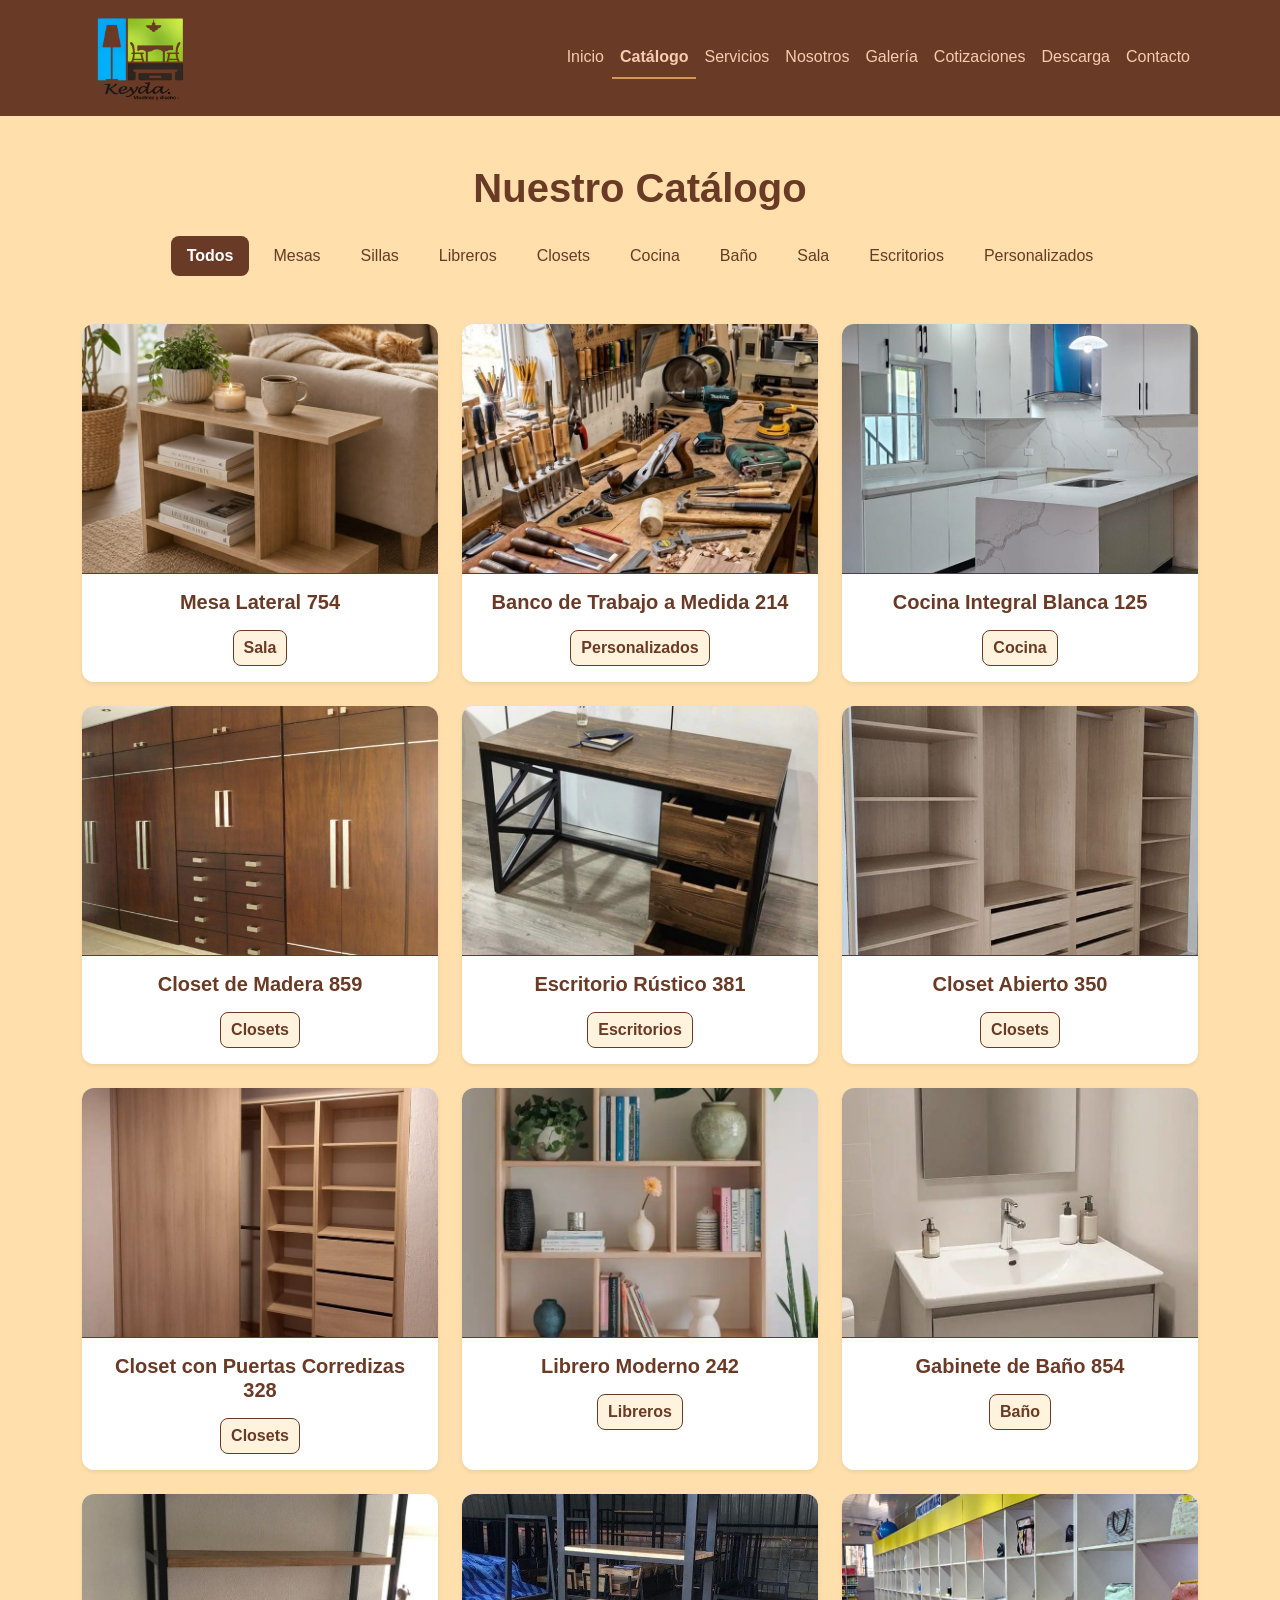
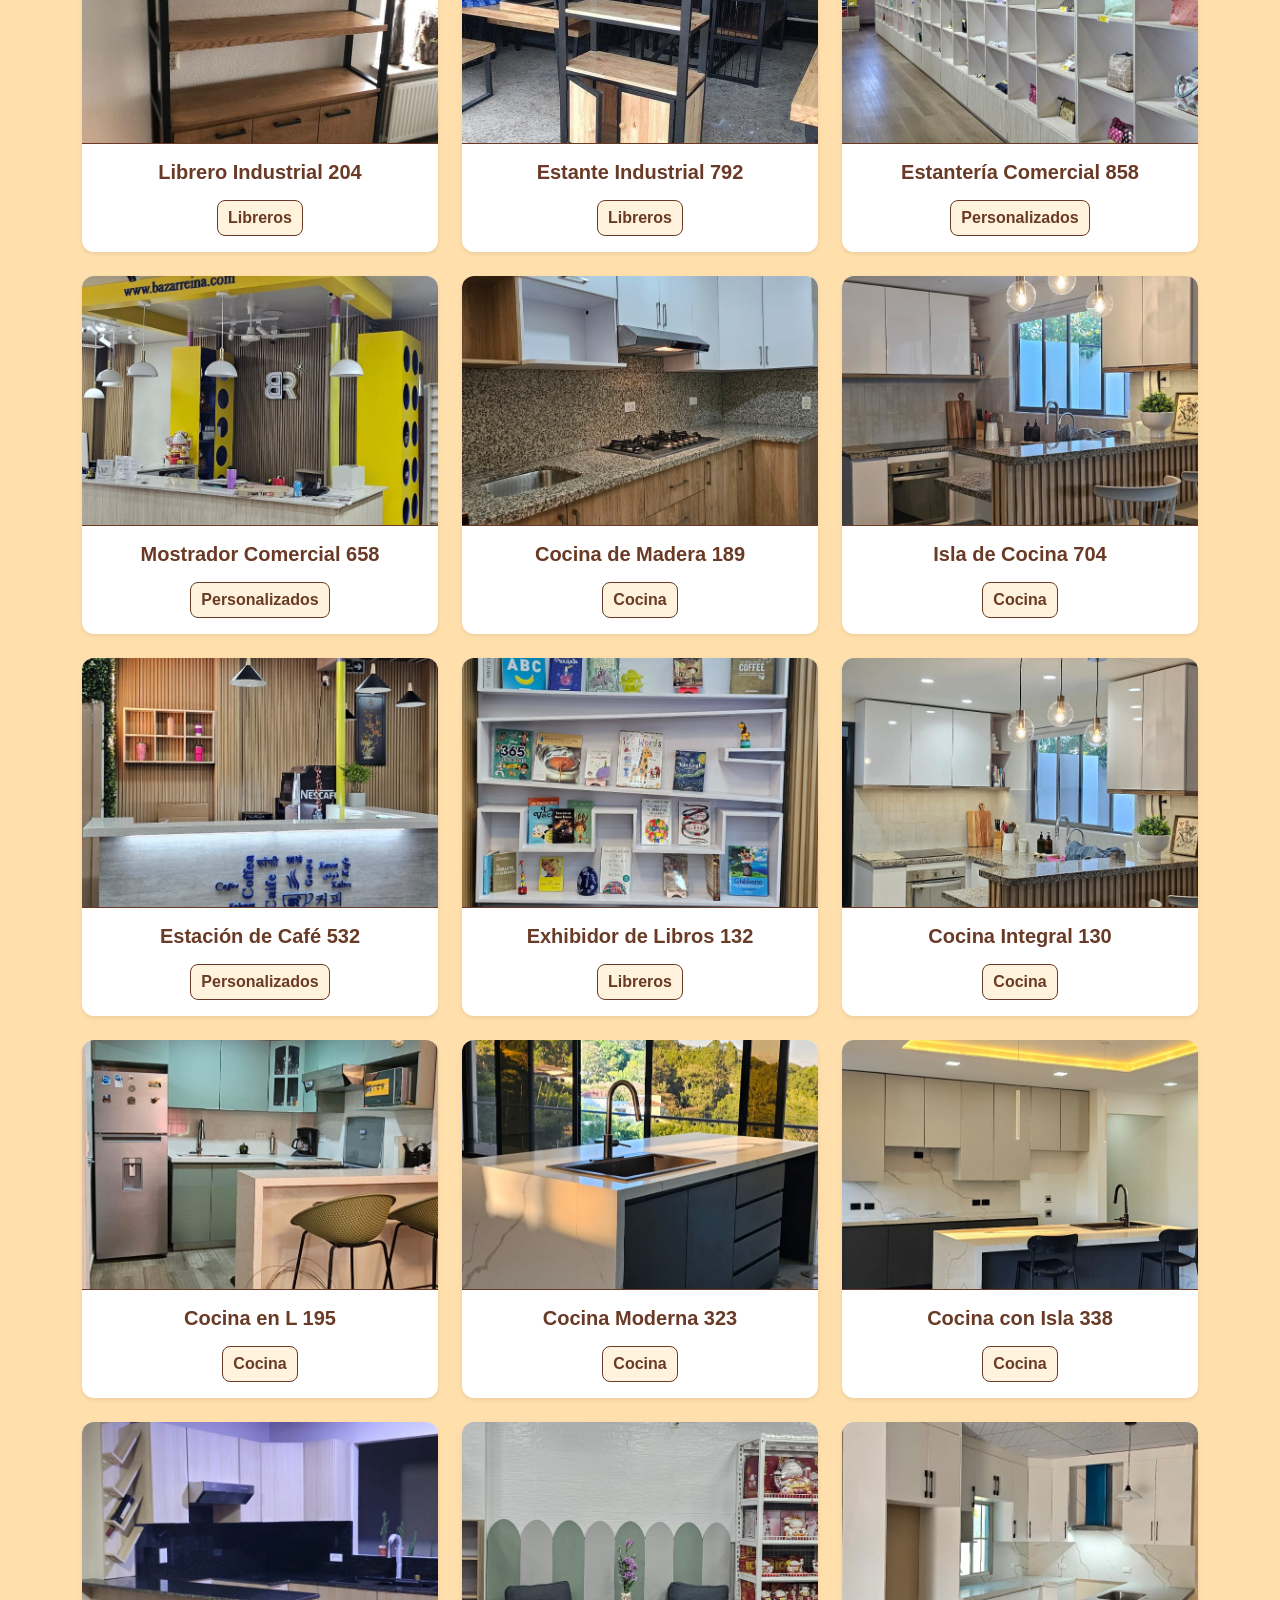
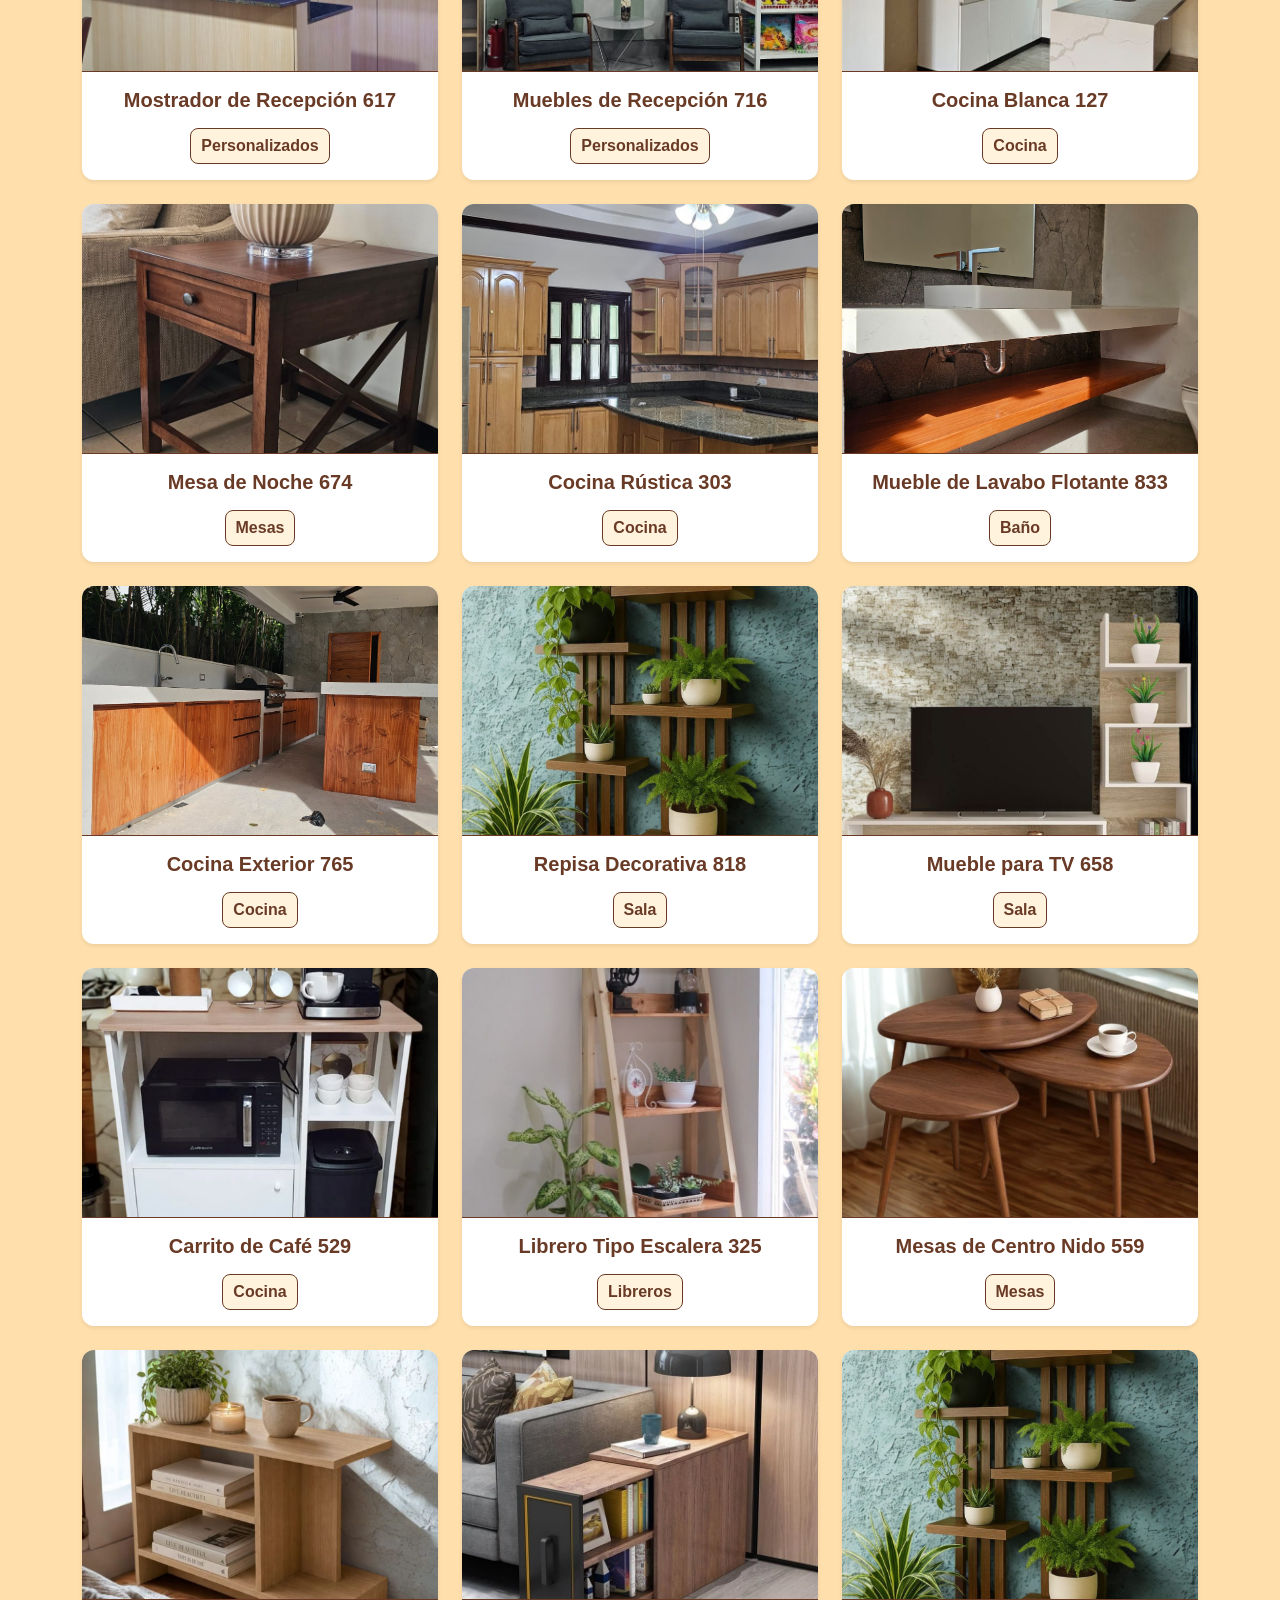
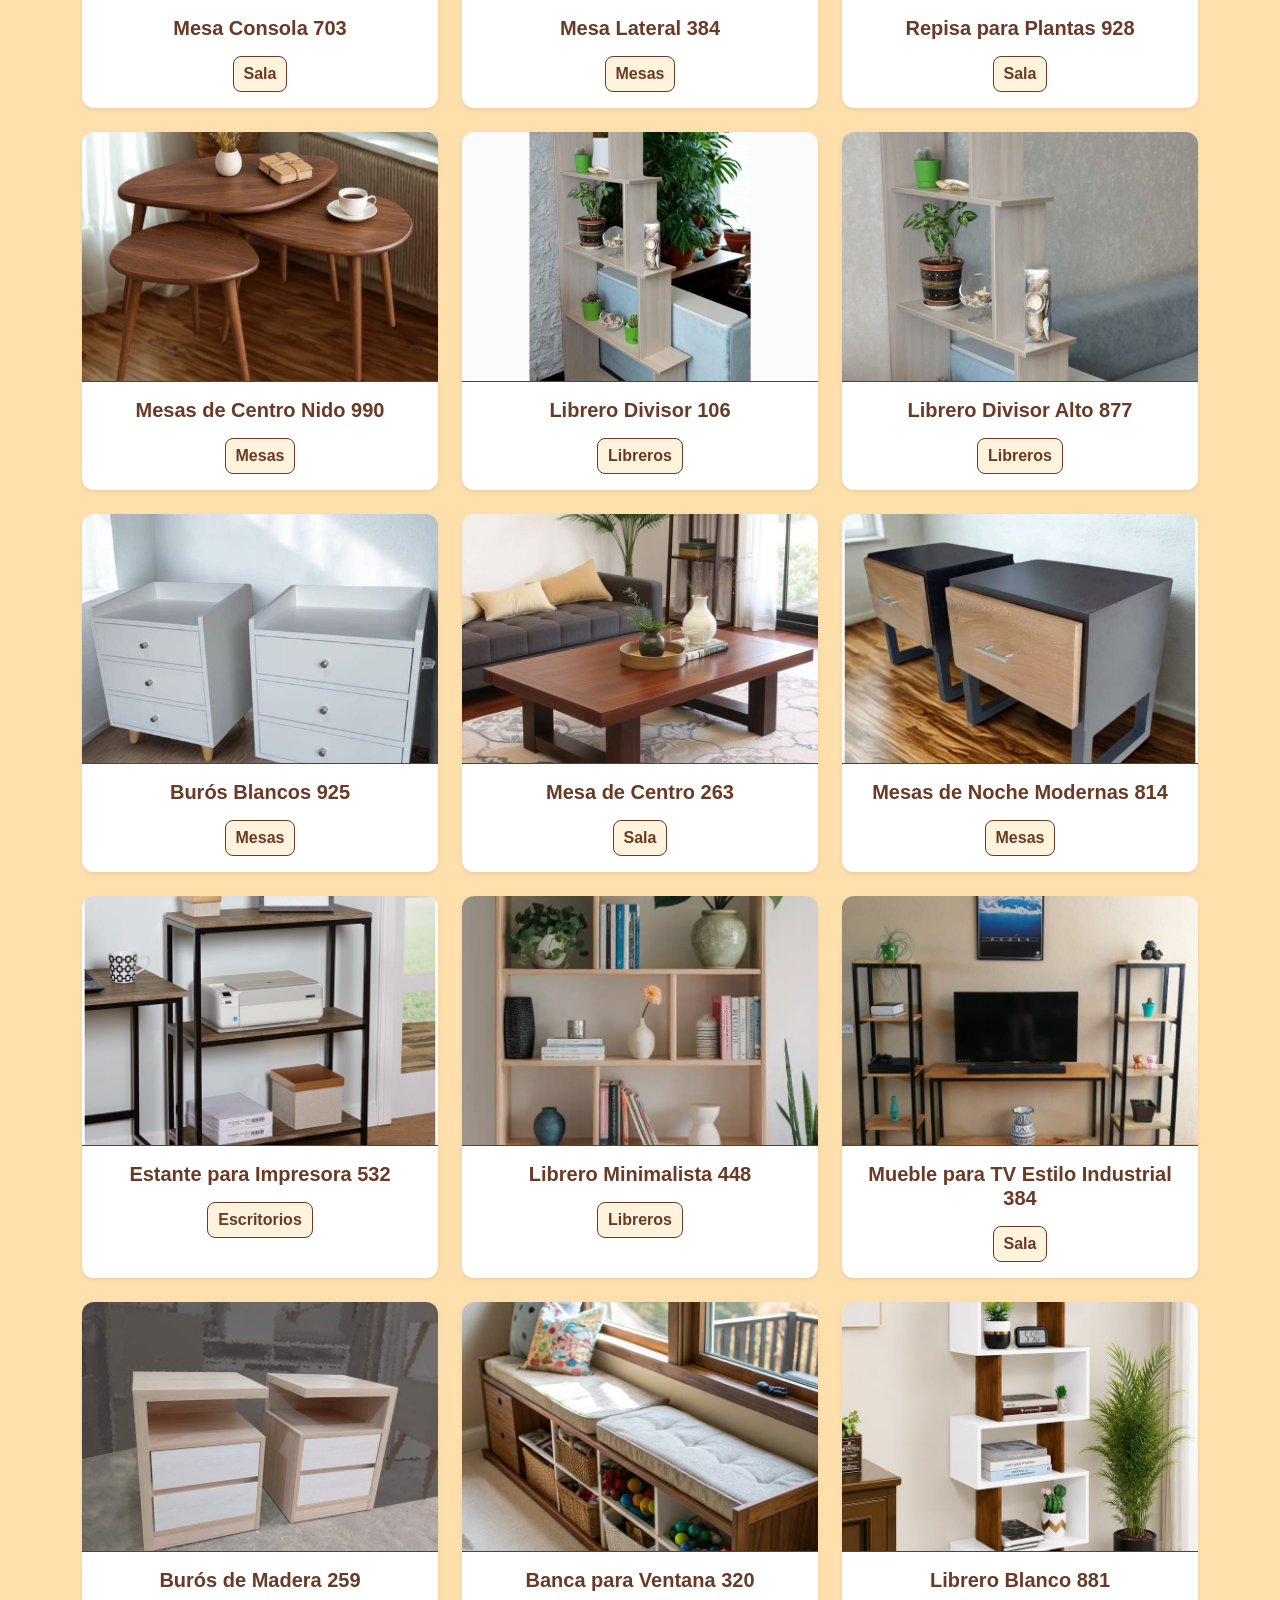
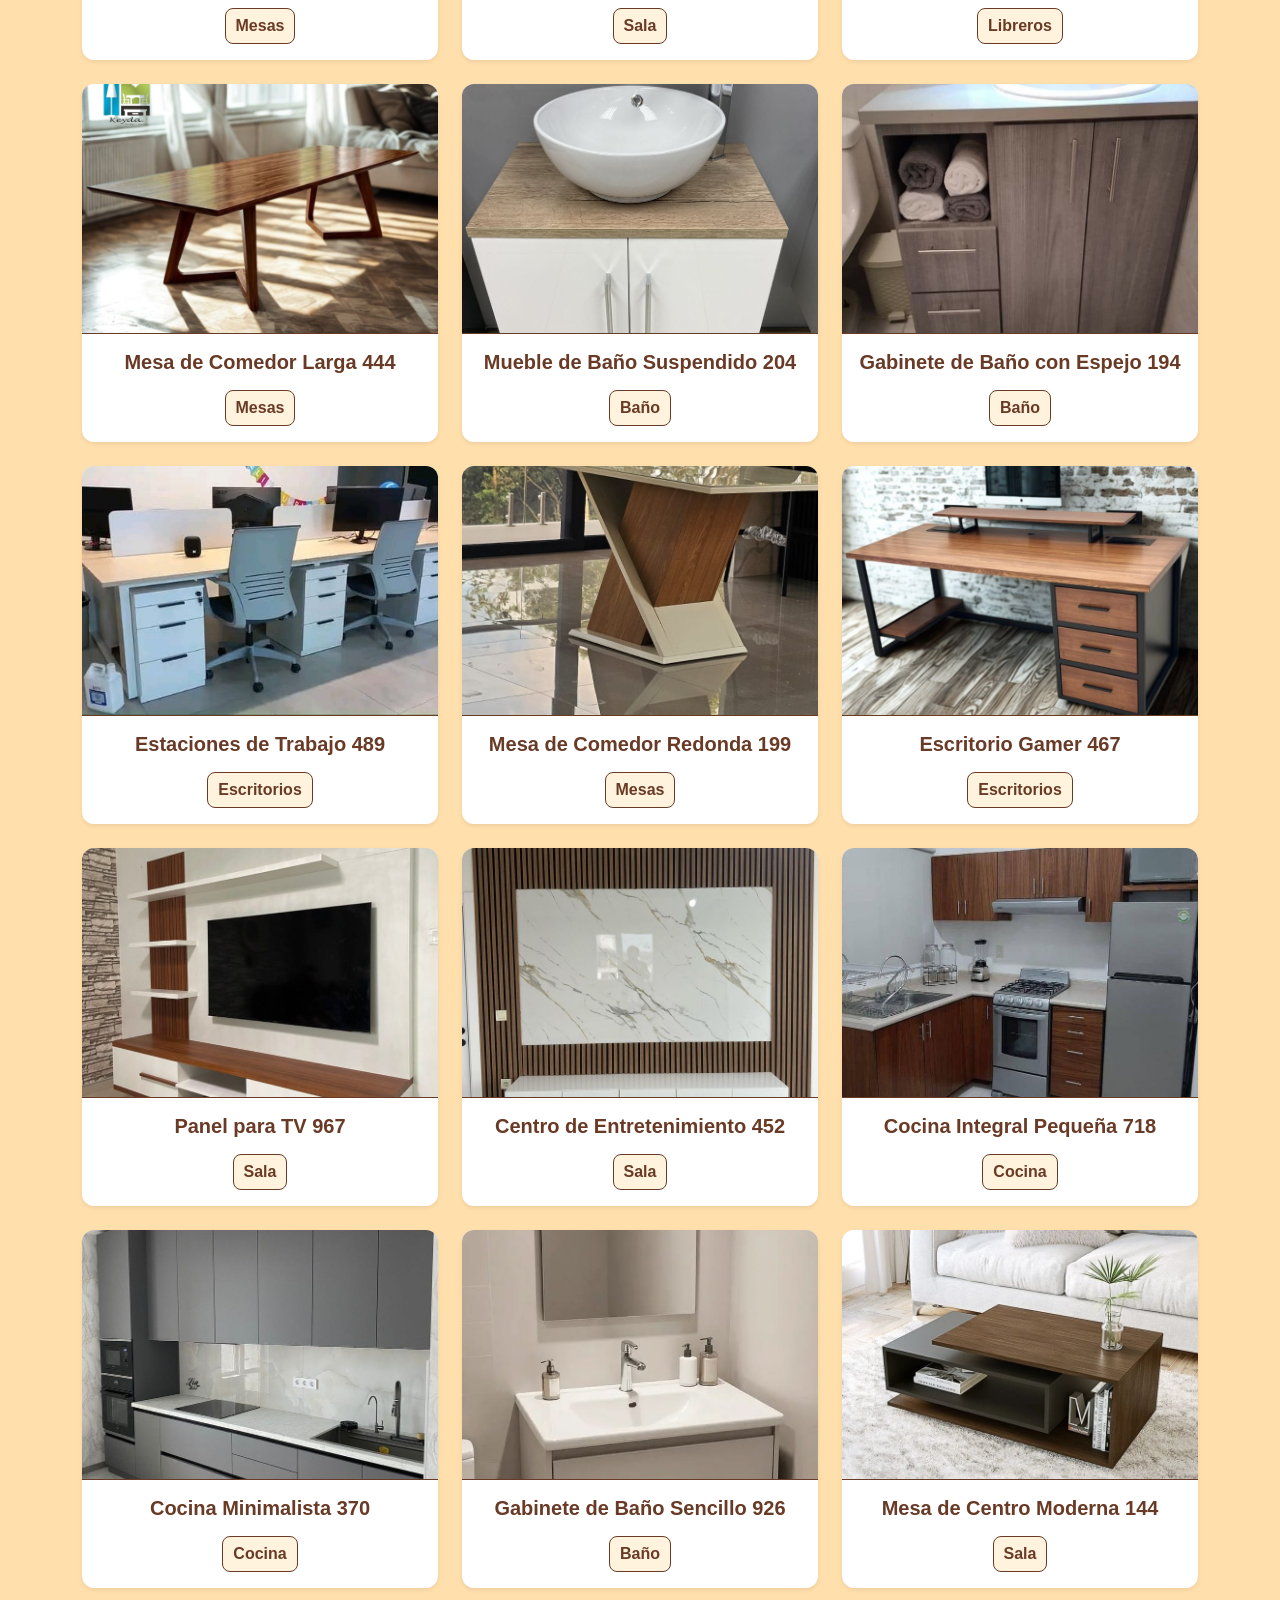
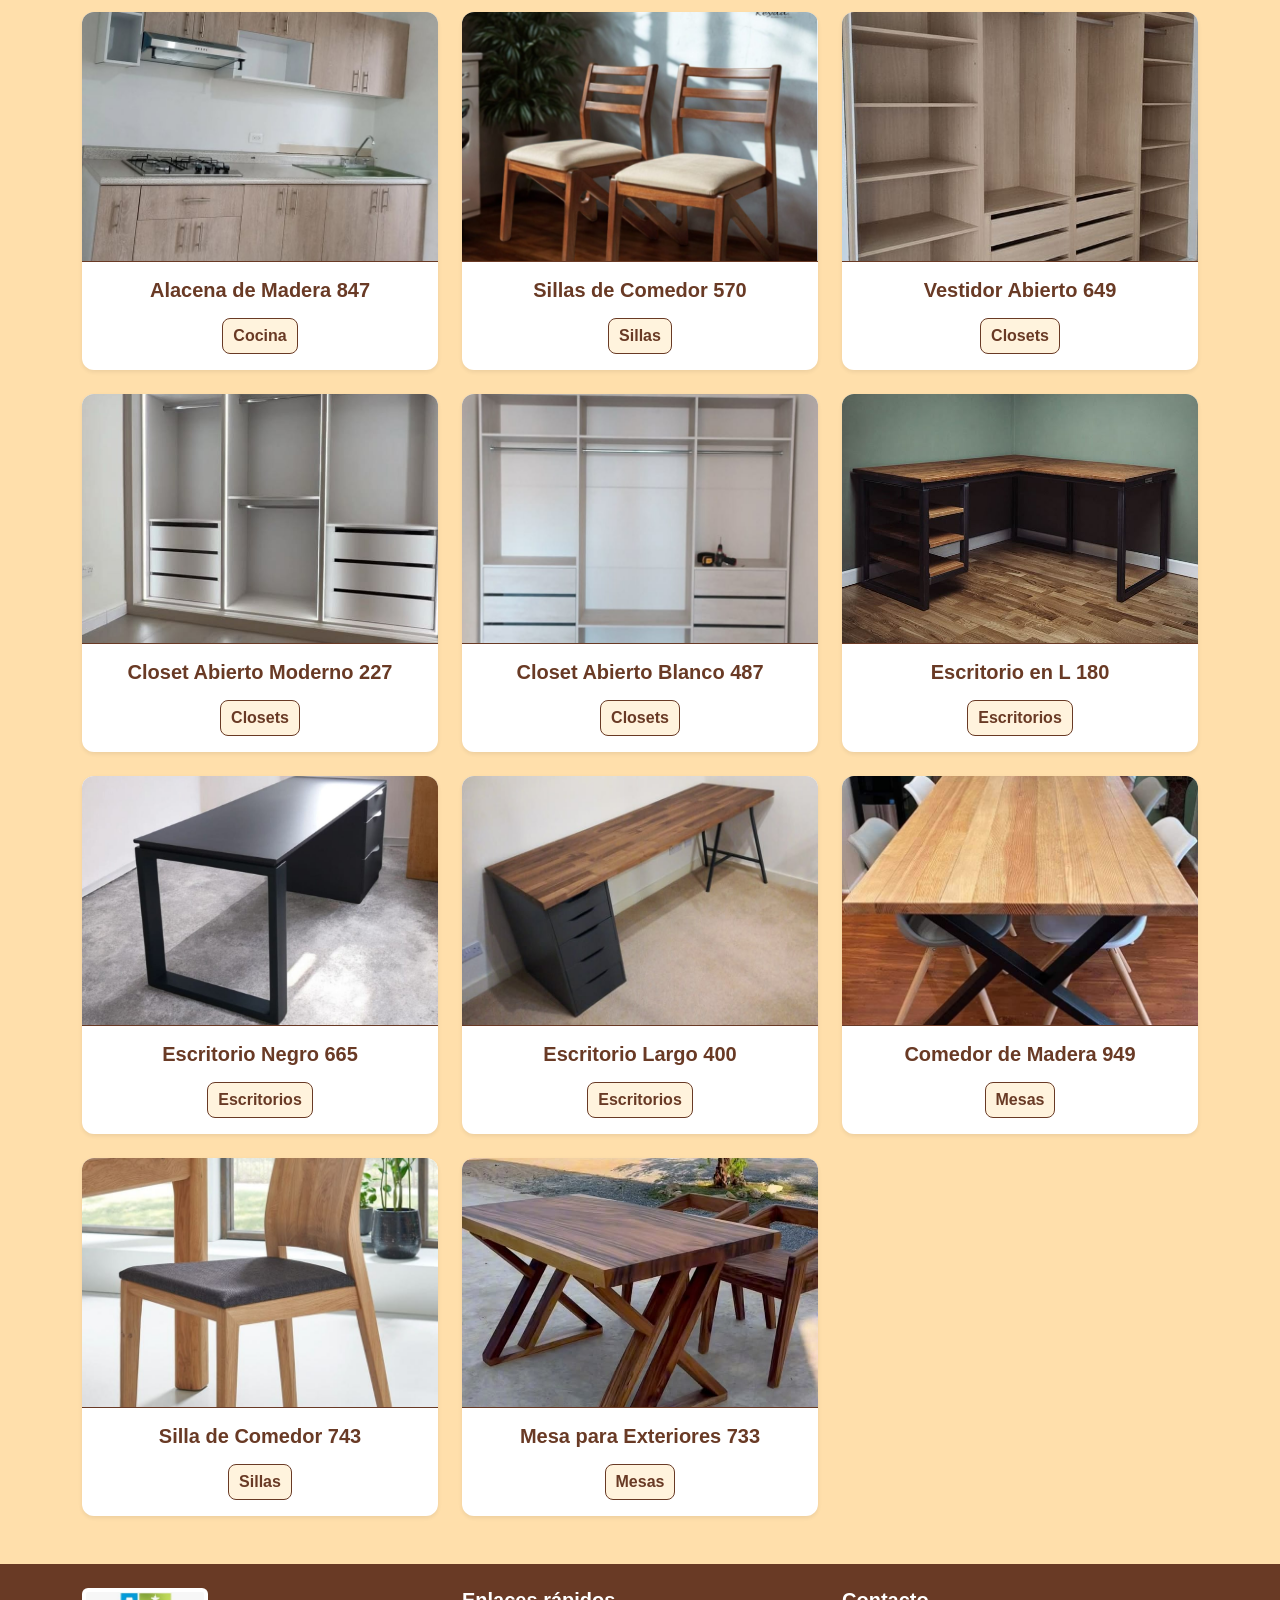
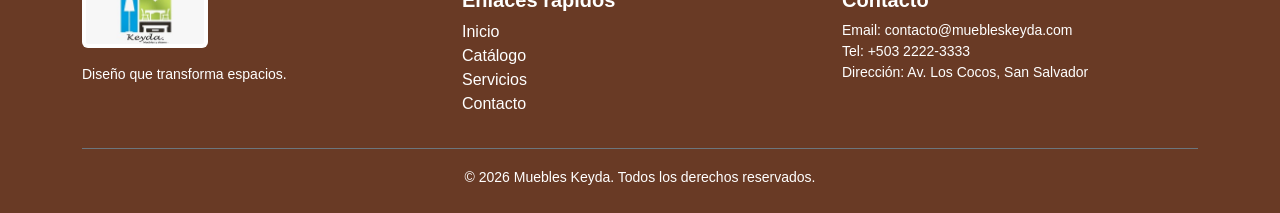
==== commit 5161ecf4: "Corregir nombres exactos imagen por imagen en catalogo" ====
--- a/catalogo.html
+++ b/catalogo.html
@@ -61,639 +61,639 @@
 
                 <div class="col-md-4 col-sm-6 catalog-item" data-category="sala">
                     <div class="card card-custom h-100 text-center border-0 shadow-sm">
-                        <img src="imgs/nuevas/cat_000.jpg" class="card-img-top img-cover rounded-top" alt="Sofá 3 Plazas 395" style="height: 250px;">
-                        <div class="card-body bg-blanco">
-                            <h5 class="card-title text-primario fw-bold">Sofá 3 Plazas 395</h5>
+                        <img src="imgs/nuevas/cat_000.jpg" class="card-img-top img-cover rounded-top" alt="Mesa Lateral 754" style="height: 250px;">
+                        <div class="card-body bg-blanco">
+                            <h5 class="card-title text-primario fw-bold">Mesa Lateral 754</h5>
                             <span class="product-label d-inline-block mt-2">Sala</span>
                         </div>
                     </div>
                 </div>
                 <div class="col-md-4 col-sm-6 catalog-item" data-category="personalizados">
                     <div class="card card-custom h-100 text-center border-0 shadow-sm">
-                        <img src="imgs/nuevas/cat_001.jpg" class="card-img-top img-cover rounded-top" alt="Diseño a Medida 228" style="height: 250px;">
-                        <div class="card-body bg-blanco">
-                            <h5 class="card-title text-primario fw-bold">Diseño a Medida 228</h5>
+                        <img src="imgs/nuevas/cat_001.jpg" class="card-img-top img-cover rounded-top" alt="Banco de Trabajo a Medida 214" style="height: 250px;">
+                        <div class="card-body bg-blanco">
+                            <h5 class="card-title text-primario fw-bold">Banco de Trabajo a Medida 214</h5>
                             <span class="product-label d-inline-block mt-2">Personalizados</span>
                         </div>
                     </div>
                 </div>
                 <div class="col-md-4 col-sm-6 catalog-item" data-category="cocina">
                     <div class="card card-custom h-100 text-center border-0 shadow-sm">
-                        <img src="imgs/nuevas/cat_002.jpg" class="card-img-top img-cover rounded-top" alt="Mueble Inferior 260" style="height: 250px;">
-                        <div class="card-body bg-blanco">
-                            <h5 class="card-title text-primario fw-bold">Mueble Inferior 260</h5>
+                        <img src="imgs/nuevas/cat_002.jpg" class="card-img-top img-cover rounded-top" alt="Cocina Integral Blanca 125" style="height: 250px;">
+                        <div class="card-body bg-blanco">
+                            <h5 class="card-title text-primario fw-bold">Cocina Integral Blanca 125</h5>
                             <span class="product-label d-inline-block mt-2">Cocina</span>
                         </div>
                     </div>
                 </div>
                 <div class="col-md-4 col-sm-6 catalog-item" data-category="closets">
                     <div class="card card-custom h-100 text-center border-0 shadow-sm">
-                        <img src="imgs/nuevas/cat_003.jpg" class="card-img-top img-cover rounded-top" alt="Closet Moderno 251" style="height: 250px;">
-                        <div class="card-body bg-blanco">
-                            <h5 class="card-title text-primario fw-bold">Closet Moderno 251</h5>
+                        <img src="imgs/nuevas/cat_003.jpg" class="card-img-top img-cover rounded-top" alt="Closet de Madera 859" style="height: 250px;">
+                        <div class="card-body bg-blanco">
+                            <h5 class="card-title text-primario fw-bold">Closet de Madera 859</h5>
                             <span class="product-label d-inline-block mt-2">Closets</span>
                         </div>
                     </div>
                 </div>
                 <div class="col-md-4 col-sm-6 catalog-item" data-category="escritorios">
                     <div class="card card-custom h-100 text-center border-0 shadow-sm">
-                        <img src="imgs/nuevas/cat_004.jpg" class="card-img-top img-cover rounded-top" alt="Mesa de Trabajo 410" style="height: 250px;">
-                        <div class="card-body bg-blanco">
-                            <h5 class="card-title text-primario fw-bold">Mesa de Trabajo 410</h5>
+                        <img src="imgs/nuevas/cat_004.jpg" class="card-img-top img-cover rounded-top" alt="Escritorio Rústico 381" style="height: 250px;">
+                        <div class="card-body bg-blanco">
+                            <h5 class="card-title text-primario fw-bold">Escritorio Rústico 381</h5>
                             <span class="product-label d-inline-block mt-2">Escritorios</span>
                         </div>
                     </div>
                 </div>
                 <div class="col-md-4 col-sm-6 catalog-item" data-category="closets">
                     <div class="card card-custom h-100 text-center border-0 shadow-sm">
-                        <img src="imgs/nuevas/cat_005.jpg" class="card-img-top img-cover rounded-top" alt="Closet de Cedro 258" style="height: 250px;">
-                        <div class="card-body bg-blanco">
-                            <h5 class="card-title text-primario fw-bold">Closet de Cedro 258</h5>
+                        <img src="imgs/nuevas/cat_005.jpg" class="card-img-top img-cover rounded-top" alt="Closet Abierto 350" style="height: 250px;">
+                        <div class="card-body bg-blanco">
+                            <h5 class="card-title text-primario fw-bold">Closet Abierto 350</h5>
                             <span class="product-label d-inline-block mt-2">Closets</span>
                         </div>
                     </div>
                 </div>
                 <div class="col-md-4 col-sm-6 catalog-item" data-category="closets">
                     <div class="card card-custom h-100 text-center border-0 shadow-sm">
-                        <img src="imgs/nuevas/cat_006.jpg" class="card-img-top img-cover rounded-top" alt="Armario Empotrado 223" style="height: 250px;">
-                        <div class="card-body bg-blanco">
-                            <h5 class="card-title text-primario fw-bold">Armario Empotrado 223</h5>
+                        <img src="imgs/nuevas/cat_006.jpg" class="card-img-top img-cover rounded-top" alt="Closet con Puertas Corredizas 328" style="height: 250px;">
+                        <div class="card-body bg-blanco">
+                            <h5 class="card-title text-primario fw-bold">Closet con Puertas Corredizas 328</h5>
                             <span class="product-label d-inline-block mt-2">Closets</span>
                         </div>
                     </div>
                 </div>
                 <div class="col-md-4 col-sm-6 catalog-item" data-category="libreros">
                     <div class="card card-custom h-100 text-center border-0 shadow-sm">
-                        <img src="imgs/nuevas/cat_007.jpg" class="card-img-top img-cover rounded-top" alt="Librero Clásico 722" style="height: 250px;">
-                        <div class="card-body bg-blanco">
-                            <h5 class="card-title text-primario fw-bold">Librero Clásico 722</h5>
+                        <img src="imgs/nuevas/cat_007.jpg" class="card-img-top img-cover rounded-top" alt="Librero Moderno 242" style="height: 250px;">
+                        <div class="card-body bg-blanco">
+                            <h5 class="card-title text-primario fw-bold">Librero Moderno 242</h5>
                             <span class="product-label d-inline-block mt-2">Libreros</span>
                         </div>
                     </div>
                 </div>
                 <div class="col-md-4 col-sm-6 catalog-item" data-category="bano">
                     <div class="card card-custom h-100 text-center border-0 shadow-sm">
-                        <img src="imgs/nuevas/cat_008.jpg" class="card-img-top img-cover rounded-top" alt="Gabinete de Baño 659" style="height: 250px;">
-                        <div class="card-body bg-blanco">
-                            <h5 class="card-title text-primario fw-bold">Gabinete de Baño 659</h5>
+                        <img src="imgs/nuevas/cat_008.jpg" class="card-img-top img-cover rounded-top" alt="Gabinete de Baño 854" style="height: 250px;">
+                        <div class="card-body bg-blanco">
+                            <h5 class="card-title text-primario fw-bold">Gabinete de Baño 854</h5>
                             <span class="product-label d-inline-block mt-2">Baño</span>
                         </div>
                     </div>
                 </div>
                 <div class="col-md-4 col-sm-6 catalog-item" data-category="libreros">
                     <div class="card card-custom h-100 text-center border-0 shadow-sm">
-                        <img src="imgs/nuevas/cat_009.jpg" class="card-img-top img-cover rounded-top" alt="Estante de Roble 169" style="height: 250px;">
-                        <div class="card-body bg-blanco">
-                            <h5 class="card-title text-primario fw-bold">Estante de Roble 169</h5>
-                            <span class="product-label d-inline-block mt-2">Libreros</span>
-                        </div>
-                    </div>
-                </div>
-                <div class="col-md-4 col-sm-6 catalog-item" data-category="libreros">
-                    <div class="card card-custom h-100 text-center border-0 shadow-sm">
-                        <img src="imgs/nuevas/cat_010.jpg" class="card-img-top img-cover rounded-top" alt="Librero Clásico 542" style="height: 250px;">
-                        <div class="card-body bg-blanco">
-                            <h5 class="card-title text-primario fw-bold">Librero Clásico 542</h5>
+                        <img src="imgs/nuevas/cat_009.jpg" class="card-img-top img-cover rounded-top" alt="Librero Industrial 204" style="height: 250px;">
+                        <div class="card-body bg-blanco">
+                            <h5 class="card-title text-primario fw-bold">Librero Industrial 204</h5>
+                            <span class="product-label d-inline-block mt-2">Libreros</span>
+                        </div>
+                    </div>
+                </div>
+                <div class="col-md-4 col-sm-6 catalog-item" data-category="libreros">
+                    <div class="card card-custom h-100 text-center border-0 shadow-sm">
+                        <img src="imgs/nuevas/cat_010.jpg" class="card-img-top img-cover rounded-top" alt="Estante Industrial 792" style="height: 250px;">
+                        <div class="card-body bg-blanco">
+                            <h5 class="card-title text-primario fw-bold">Estante Industrial 792</h5>
                             <span class="product-label d-inline-block mt-2">Libreros</span>
                         </div>
                     </div>
                 </div>
                 <div class="col-md-4 col-sm-6 catalog-item" data-category="personalizados">
                     <div class="card card-custom h-100 text-center border-0 shadow-sm">
-                        <img src="imgs/nuevas/cat_011.jpg" class="card-img-top img-cover rounded-top" alt="Diseño a Medida 131" style="height: 250px;">
-                        <div class="card-body bg-blanco">
-                            <h5 class="card-title text-primario fw-bold">Diseño a Medida 131</h5>
+                        <img src="imgs/nuevas/cat_011.jpg" class="card-img-top img-cover rounded-top" alt="Estantería Comercial 858" style="height: 250px;">
+                        <div class="card-body bg-blanco">
+                            <h5 class="card-title text-primario fw-bold">Estantería Comercial 858</h5>
                             <span class="product-label d-inline-block mt-2">Personalizados</span>
                         </div>
                     </div>
                 </div>
                 <div class="col-md-4 col-sm-6 catalog-item" data-category="personalizados">
                     <div class="card card-custom h-100 text-center border-0 shadow-sm">
-                        <img src="imgs/nuevas/cat_012.jpg" class="card-img-top img-cover rounded-top" alt="Mueble Comercial 559" style="height: 250px;">
-                        <div class="card-body bg-blanco">
-                            <h5 class="card-title text-primario fw-bold">Mueble Comercial 559</h5>
+                        <img src="imgs/nuevas/cat_012.jpg" class="card-img-top img-cover rounded-top" alt="Mostrador Comercial 658" style="height: 250px;">
+                        <div class="card-body bg-blanco">
+                            <h5 class="card-title text-primario fw-bold">Mostrador Comercial 658</h5>
                             <span class="product-label d-inline-block mt-2">Personalizados</span>
                         </div>
                     </div>
                 </div>
                 <div class="col-md-4 col-sm-6 catalog-item" data-category="cocina">
                     <div class="card card-custom h-100 text-center border-0 shadow-sm">
-                        <img src="imgs/nuevas/cat_013.jpg" class="card-img-top img-cover rounded-top" alt="Mueble de Cocina 507" style="height: 250px;">
-                        <div class="card-body bg-blanco">
-                            <h5 class="card-title text-primario fw-bold">Mueble de Cocina 507</h5>
-                            <span class="product-label d-inline-block mt-2">Cocina</span>
-                        </div>
-                    </div>
-                </div>
-                <div class="col-md-4 col-sm-6 catalog-item" data-category="cocina">
-                    <div class="card card-custom h-100 text-center border-0 shadow-sm">
-                        <img src="imgs/nuevas/cat_014.jpg" class="card-img-top img-cover rounded-top" alt="Desayunador 217" style="height: 250px;">
-                        <div class="card-body bg-blanco">
-                            <h5 class="card-title text-primario fw-bold">Desayunador 217</h5>
+                        <img src="imgs/nuevas/cat_013.jpg" class="card-img-top img-cover rounded-top" alt="Cocina de Madera 189" style="height: 250px;">
+                        <div class="card-body bg-blanco">
+                            <h5 class="card-title text-primario fw-bold">Cocina de Madera 189</h5>
+                            <span class="product-label d-inline-block mt-2">Cocina</span>
+                        </div>
+                    </div>
+                </div>
+                <div class="col-md-4 col-sm-6 catalog-item" data-category="cocina">
+                    <div class="card card-custom h-100 text-center border-0 shadow-sm">
+                        <img src="imgs/nuevas/cat_014.jpg" class="card-img-top img-cover rounded-top" alt="Isla de Cocina 704" style="height: 250px;">
+                        <div class="card-body bg-blanco">
+                            <h5 class="card-title text-primario fw-bold">Isla de Cocina 704</h5>
                             <span class="product-label d-inline-block mt-2">Cocina</span>
                         </div>
                     </div>
                 </div>
                 <div class="col-md-4 col-sm-6 catalog-item" data-category="personalizados">
                     <div class="card card-custom h-100 text-center border-0 shadow-sm">
-                        <img src="imgs/nuevas/cat_015.jpg" class="card-img-top img-cover rounded-top" alt="Mueble Comercial 263" style="height: 250px;">
-                        <div class="card-body bg-blanco">
-                            <h5 class="card-title text-primario fw-bold">Mueble Comercial 263</h5>
+                        <img src="imgs/nuevas/cat_015.jpg" class="card-img-top img-cover rounded-top" alt="Estación de Café 532" style="height: 250px;">
+                        <div class="card-body bg-blanco">
+                            <h5 class="card-title text-primario fw-bold">Estación de Café 532</h5>
                             <span class="product-label d-inline-block mt-2">Personalizados</span>
                         </div>
                     </div>
                 </div>
                 <div class="col-md-4 col-sm-6 catalog-item" data-category="libreros">
                     <div class="card card-custom h-100 text-center border-0 shadow-sm">
-                        <img src="imgs/nuevas/cat_016.jpg" class="card-img-top img-cover rounded-top" alt="Estante de Roble 864" style="height: 250px;">
-                        <div class="card-body bg-blanco">
-                            <h5 class="card-title text-primario fw-bold">Estante de Roble 864</h5>
-                            <span class="product-label d-inline-block mt-2">Libreros</span>
-                        </div>
-                    </div>
-                </div>
-                <div class="col-md-4 col-sm-6 catalog-item" data-category="cocina">
-                    <div class="card card-custom h-100 text-center border-0 shadow-sm">
-                        <img src="imgs/nuevas/cat_017.jpg" class="card-img-top img-cover rounded-top" alt="Isla de Cocina 665" style="height: 250px;">
-                        <div class="card-body bg-blanco">
-                            <h5 class="card-title text-primario fw-bold">Isla de Cocina 665</h5>
-                            <span class="product-label d-inline-block mt-2">Cocina</span>
-                        </div>
-                    </div>
-                </div>
-                <div class="col-md-4 col-sm-6 catalog-item" data-category="cocina">
-                    <div class="card card-custom h-100 text-center border-0 shadow-sm">
-                        <img src="imgs/nuevas/cat_018.jpg" class="card-img-top img-cover rounded-top" alt="Desayunador 921" style="height: 250px;">
-                        <div class="card-body bg-blanco">
-                            <h5 class="card-title text-primario fw-bold">Desayunador 921</h5>
-                            <span class="product-label d-inline-block mt-2">Cocina</span>
-                        </div>
-                    </div>
-                </div>
-                <div class="col-md-4 col-sm-6 catalog-item" data-category="cocina">
-                    <div class="card card-custom h-100 text-center border-0 shadow-sm">
-                        <img src="imgs/nuevas/cat_019.jpg" class="card-img-top img-cover rounded-top" alt="Isla de Cocina 687" style="height: 250px;">
-                        <div class="card-body bg-blanco">
-                            <h5 class="card-title text-primario fw-bold">Isla de Cocina 687</h5>
-                            <span class="product-label d-inline-block mt-2">Cocina</span>
-                        </div>
-                    </div>
-                </div>
-                <div class="col-md-4 col-sm-6 catalog-item" data-category="cocina">
-                    <div class="card card-custom h-100 text-center border-0 shadow-sm">
-                        <img src="imgs/nuevas/cat_020.jpg" class="card-img-top img-cover rounded-top" alt="Alacena 508" style="height: 250px;">
-                        <div class="card-body bg-blanco">
-                            <h5 class="card-title text-primario fw-bold">Alacena 508</h5>
+                        <img src="imgs/nuevas/cat_016.jpg" class="card-img-top img-cover rounded-top" alt="Exhibidor de Libros 132" style="height: 250px;">
+                        <div class="card-body bg-blanco">
+                            <h5 class="card-title text-primario fw-bold">Exhibidor de Libros 132</h5>
+                            <span class="product-label d-inline-block mt-2">Libreros</span>
+                        </div>
+                    </div>
+                </div>
+                <div class="col-md-4 col-sm-6 catalog-item" data-category="cocina">
+                    <div class="card card-custom h-100 text-center border-0 shadow-sm">
+                        <img src="imgs/nuevas/cat_017.jpg" class="card-img-top img-cover rounded-top" alt="Cocina Integral 130" style="height: 250px;">
+                        <div class="card-body bg-blanco">
+                            <h5 class="card-title text-primario fw-bold">Cocina Integral 130</h5>
+                            <span class="product-label d-inline-block mt-2">Cocina</span>
+                        </div>
+                    </div>
+                </div>
+                <div class="col-md-4 col-sm-6 catalog-item" data-category="cocina">
+                    <div class="card card-custom h-100 text-center border-0 shadow-sm">
+                        <img src="imgs/nuevas/cat_018.jpg" class="card-img-top img-cover rounded-top" alt="Cocina en L 195" style="height: 250px;">
+                        <div class="card-body bg-blanco">
+                            <h5 class="card-title text-primario fw-bold">Cocina en L 195</h5>
+                            <span class="product-label d-inline-block mt-2">Cocina</span>
+                        </div>
+                    </div>
+                </div>
+                <div class="col-md-4 col-sm-6 catalog-item" data-category="cocina">
+                    <div class="card card-custom h-100 text-center border-0 shadow-sm">
+                        <img src="imgs/nuevas/cat_019.jpg" class="card-img-top img-cover rounded-top" alt="Cocina Moderna 323" style="height: 250px;">
+                        <div class="card-body bg-blanco">
+                            <h5 class="card-title text-primario fw-bold">Cocina Moderna 323</h5>
+                            <span class="product-label d-inline-block mt-2">Cocina</span>
+                        </div>
+                    </div>
+                </div>
+                <div class="col-md-4 col-sm-6 catalog-item" data-category="cocina">
+                    <div class="card card-custom h-100 text-center border-0 shadow-sm">
+                        <img src="imgs/nuevas/cat_020.jpg" class="card-img-top img-cover rounded-top" alt="Cocina con Isla 338" style="height: 250px;">
+                        <div class="card-body bg-blanco">
+                            <h5 class="card-title text-primario fw-bold">Cocina con Isla 338</h5>
                             <span class="product-label d-inline-block mt-2">Cocina</span>
                         </div>
                     </div>
                 </div>
                 <div class="col-md-4 col-sm-6 catalog-item" data-category="personalizados">
                     <div class="card card-custom h-100 text-center border-0 shadow-sm">
-                        <img src="imgs/nuevas/cat_021.jpg" class="card-img-top img-cover rounded-top" alt="Mueble de Exhibición 352" style="height: 250px;">
-                        <div class="card-body bg-blanco">
-                            <h5 class="card-title text-primario fw-bold">Mueble de Exhibición 352</h5>
+                        <img src="imgs/nuevas/cat_021.jpg" class="card-img-top img-cover rounded-top" alt="Mostrador de Recepción 617" style="height: 250px;">
+                        <div class="card-body bg-blanco">
+                            <h5 class="card-title text-primario fw-bold">Mostrador de Recepción 617</h5>
                             <span class="product-label d-inline-block mt-2">Personalizados</span>
                         </div>
                     </div>
                 </div>
                 <div class="col-md-4 col-sm-6 catalog-item" data-category="personalizados">
                     <div class="card card-custom h-100 text-center border-0 shadow-sm">
-                        <img src="imgs/nuevas/cat_022.jpg" class="card-img-top img-cover rounded-top" alt="Mueble Comercial 579" style="height: 250px;">
-                        <div class="card-body bg-blanco">
-                            <h5 class="card-title text-primario fw-bold">Mueble Comercial 579</h5>
+                        <img src="imgs/nuevas/cat_022.jpg" class="card-img-top img-cover rounded-top" alt="Muebles de Recepción 716" style="height: 250px;">
+                        <div class="card-body bg-blanco">
+                            <h5 class="card-title text-primario fw-bold">Muebles de Recepción 716</h5>
                             <span class="product-label d-inline-block mt-2">Personalizados</span>
                         </div>
                     </div>
                 </div>
                 <div class="col-md-4 col-sm-6 catalog-item" data-category="cocina">
                     <div class="card card-custom h-100 text-center border-0 shadow-sm">
-                        <img src="imgs/nuevas/cat_023.jpg" class="card-img-top img-cover rounded-top" alt="Desayunador 225" style="height: 250px;">
-                        <div class="card-body bg-blanco">
-                            <h5 class="card-title text-primario fw-bold">Desayunador 225</h5>
-                            <span class="product-label d-inline-block mt-2">Cocina</span>
-                        </div>
-                    </div>
-                </div>
-                <div class="col-md-4 col-sm-6 catalog-item" data-category="mesas">
-                    <div class="card card-custom h-100 text-center border-0 shadow-sm">
-                        <img src="imgs/nuevas/cat_024.jpg" class="card-img-top img-cover rounded-top" alt="Mesa de Centro 975" style="height: 250px;">
-                        <div class="card-body bg-blanco">
-                            <h5 class="card-title text-primario fw-bold">Mesa de Centro 975</h5>
-                            <span class="product-label d-inline-block mt-2">Mesas</span>
-                        </div>
-                    </div>
-                </div>
-                <div class="col-md-4 col-sm-6 catalog-item" data-category="cocina">
-                    <div class="card card-custom h-100 text-center border-0 shadow-sm">
-                        <img src="imgs/nuevas/cat_025.jpg" class="card-img-top img-cover rounded-top" alt="Mueble Inferior 661" style="height: 250px;">
-                        <div class="card-body bg-blanco">
-                            <h5 class="card-title text-primario fw-bold">Mueble Inferior 661</h5>
+                        <img src="imgs/nuevas/cat_023.jpg" class="card-img-top img-cover rounded-top" alt="Cocina Blanca 127" style="height: 250px;">
+                        <div class="card-body bg-blanco">
+                            <h5 class="card-title text-primario fw-bold">Cocina Blanca 127</h5>
+                            <span class="product-label d-inline-block mt-2">Cocina</span>
+                        </div>
+                    </div>
+                </div>
+                <div class="col-md-4 col-sm-6 catalog-item" data-category="mesas">
+                    <div class="card card-custom h-100 text-center border-0 shadow-sm">
+                        <img src="imgs/nuevas/cat_024.jpg" class="card-img-top img-cover rounded-top" alt="Mesa de Noche 674" style="height: 250px;">
+                        <div class="card-body bg-blanco">
+                            <h5 class="card-title text-primario fw-bold">Mesa de Noche 674</h5>
+                            <span class="product-label d-inline-block mt-2">Mesas</span>
+                        </div>
+                    </div>
+                </div>
+                <div class="col-md-4 col-sm-6 catalog-item" data-category="cocina">
+                    <div class="card card-custom h-100 text-center border-0 shadow-sm">
+                        <img src="imgs/nuevas/cat_025.jpg" class="card-img-top img-cover rounded-top" alt="Cocina Rústica 303" style="height: 250px;">
+                        <div class="card-body bg-blanco">
+                            <h5 class="card-title text-primario fw-bold">Cocina Rústica 303</h5>
                             <span class="product-label d-inline-block mt-2">Cocina</span>
                         </div>
                     </div>
                 </div>
                 <div class="col-md-4 col-sm-6 catalog-item" data-category="bano">
                     <div class="card card-custom h-100 text-center border-0 shadow-sm">
-                        <img src="imgs/nuevas/cat_026.jpg" class="card-img-top img-cover rounded-top" alt="Estante para Baño 759" style="height: 250px;">
-                        <div class="card-body bg-blanco">
-                            <h5 class="card-title text-primario fw-bold">Estante para Baño 759</h5>
+                        <img src="imgs/nuevas/cat_026.jpg" class="card-img-top img-cover rounded-top" alt="Mueble de Lavabo Flotante 833" style="height: 250px;">
+                        <div class="card-body bg-blanco">
+                            <h5 class="card-title text-primario fw-bold">Mueble de Lavabo Flotante 833</h5>
                             <span class="product-label d-inline-block mt-2">Baño</span>
                         </div>
                     </div>
                 </div>
                 <div class="col-md-4 col-sm-6 catalog-item" data-category="cocina">
                     <div class="card card-custom h-100 text-center border-0 shadow-sm">
-                        <img src="imgs/nuevas/cat_027.jpg" class="card-img-top img-cover rounded-top" alt="Mueble Inferior 106" style="height: 250px;">
-                        <div class="card-body bg-blanco">
-                            <h5 class="card-title text-primario fw-bold">Mueble Inferior 106</h5>
-                            <span class="product-label d-inline-block mt-2">Cocina</span>
-                        </div>
-                    </div>
-                </div>
-                <div class="col-md-4 col-sm-6 catalog-item" data-category="sala">
-                    <div class="card card-custom h-100 text-center border-0 shadow-sm">
-                        <img src="imgs/nuevas/cat_028.jpg" class="card-img-top img-cover rounded-top" alt="Mesa de Sala 649" style="height: 250px;">
-                        <div class="card-body bg-blanco">
-                            <h5 class="card-title text-primario fw-bold">Mesa de Sala 649</h5>
-                            <span class="product-label d-inline-block mt-2">Sala</span>
-                        </div>
-                    </div>
-                </div>
-                <div class="col-md-4 col-sm-6 catalog-item" data-category="sala">
-                    <div class="card card-custom h-100 text-center border-0 shadow-sm">
-                        <img src="imgs/nuevas/cat_029.jpg" class="card-img-top img-cover rounded-top" alt="Mueble para TV 212" style="height: 250px;">
-                        <div class="card-body bg-blanco">
-                            <h5 class="card-title text-primario fw-bold">Mueble para TV 212</h5>
-                            <span class="product-label d-inline-block mt-2">Sala</span>
-                        </div>
-                    </div>
-                </div>
-                <div class="col-md-4 col-sm-6 catalog-item" data-category="cocina">
-                    <div class="card card-custom h-100 text-center border-0 shadow-sm">
-                        <img src="imgs/nuevas/cat_030.jpg" class="card-img-top img-cover rounded-top" alt="Mueble de Cocina 531" style="height: 250px;">
-                        <div class="card-body bg-blanco">
-                            <h5 class="card-title text-primario fw-bold">Mueble de Cocina 531</h5>
-                            <span class="product-label d-inline-block mt-2">Cocina</span>
-                        </div>
-                    </div>
-                </div>
-                <div class="col-md-4 col-sm-6 catalog-item" data-category="libreros">
-                    <div class="card card-custom h-100 text-center border-0 shadow-sm">
-                        <img src="imgs/nuevas/cat_031.jpg" class="card-img-top img-cover rounded-top" alt="Librero Industrial 723" style="height: 250px;">
-                        <div class="card-body bg-blanco">
-                            <h5 class="card-title text-primario fw-bold">Librero Industrial 723</h5>
-                            <span class="product-label d-inline-block mt-2">Libreros</span>
-                        </div>
-                    </div>
-                </div>
-                <div class="col-md-4 col-sm-6 catalog-item" data-category="mesas">
-                    <div class="card card-custom h-100 text-center border-0 shadow-sm">
-                        <img src="imgs/nuevas/cat_032.jpg" class="card-img-top img-cover rounded-top" alt="Mesa de Comedor 402" style="height: 250px;">
-                        <div class="card-body bg-blanco">
-                            <h5 class="card-title text-primario fw-bold">Mesa de Comedor 402</h5>
-                            <span class="product-label d-inline-block mt-2">Mesas</span>
-                        </div>
-                    </div>
-                </div>
-                <div class="col-md-4 col-sm-6 catalog-item" data-category="sala">
-                    <div class="card card-custom h-100 text-center border-0 shadow-sm">
-                        <img src="imgs/nuevas/cat_033.jpg" class="card-img-top img-cover rounded-top" alt="Mesa de Sala 542" style="height: 250px;">
-                        <div class="card-body bg-blanco">
-                            <h5 class="card-title text-primario fw-bold">Mesa de Sala 542</h5>
-                            <span class="product-label d-inline-block mt-2">Sala</span>
-                        </div>
-                    </div>
-                </div>
-                <div class="col-md-4 col-sm-6 catalog-item" data-category="mesas">
-                    <div class="card card-custom h-100 text-center border-0 shadow-sm">
-                        <img src="imgs/nuevas/cat_034.jpg" class="card-img-top img-cover rounded-top" alt="Mesa de Centro 609" style="height: 250px;">
-                        <div class="card-body bg-blanco">
-                            <h5 class="card-title text-primario fw-bold">Mesa de Centro 609</h5>
-                            <span class="product-label d-inline-block mt-2">Mesas</span>
-                        </div>
-                    </div>
-                </div>
-                <div class="col-md-4 col-sm-6 catalog-item" data-category="sala">
-                    <div class="card card-custom h-100 text-center border-0 shadow-sm">
-                        <img src="imgs/nuevas/cat_035.jpg" class="card-img-top img-cover rounded-top" alt="Sofá Cama 353" style="height: 250px;">
-                        <div class="card-body bg-blanco">
-                            <h5 class="card-title text-primario fw-bold">Sofá Cama 353</h5>
-                            <span class="product-label d-inline-block mt-2">Sala</span>
-                        </div>
-                    </div>
-                </div>
-                <div class="col-md-4 col-sm-6 catalog-item" data-category="mesas">
-                    <div class="card card-custom h-100 text-center border-0 shadow-sm">
-                        <img src="imgs/nuevas/cat_036.jpg" class="card-img-top img-cover rounded-top" alt="Mesa Auxiliar 615" style="height: 250px;">
-                        <div class="card-body bg-blanco">
-                            <h5 class="card-title text-primario fw-bold">Mesa Auxiliar 615</h5>
-                            <span class="product-label d-inline-block mt-2">Mesas</span>
-                        </div>
-                    </div>
-                </div>
-                <div class="col-md-4 col-sm-6 catalog-item" data-category="libreros">
-                    <div class="card card-custom h-100 text-center border-0 shadow-sm">
-                        <img src="imgs/nuevas/cat_037.jpg" class="card-img-top img-cover rounded-top" alt="Librero de Pared 319" style="height: 250px;">
-                        <div class="card-body bg-blanco">
-                            <h5 class="card-title text-primario fw-bold">Librero de Pared 319</h5>
-                            <span class="product-label d-inline-block mt-2">Libreros</span>
-                        </div>
-                    </div>
-                </div>
-                <div class="col-md-4 col-sm-6 catalog-item" data-category="libreros">
-                    <div class="card card-custom h-100 text-center border-0 shadow-sm">
-                        <img src="imgs/nuevas/cat_038.jpg" class="card-img-top img-cover rounded-top" alt="Librero Clásico 588" style="height: 250px;">
-                        <div class="card-body bg-blanco">
-                            <h5 class="card-title text-primario fw-bold">Librero Clásico 588</h5>
-                            <span class="product-label d-inline-block mt-2">Libreros</span>
-                        </div>
-                    </div>
-                </div>
-                <div class="col-md-4 col-sm-6 catalog-item" data-category="mesas">
-                    <div class="card card-custom h-100 text-center border-0 shadow-sm">
-                        <img src="imgs/nuevas/cat_039.jpg" class="card-img-top img-cover rounded-top" alt="Mesa de Noche 787" style="height: 250px;">
-                        <div class="card-body bg-blanco">
-                            <h5 class="card-title text-primario fw-bold">Mesa de Noche 787</h5>
-                            <span class="product-label d-inline-block mt-2">Mesas</span>
-                        </div>
-                    </div>
-                </div>
-                <div class="col-md-4 col-sm-6 catalog-item" data-category="sala">
-                    <div class="card card-custom h-100 text-center border-0 shadow-sm">
-                        <img src="imgs/nuevas/cat_040.jpg" class="card-img-top img-cover rounded-top" alt="Seccional 623" style="height: 250px;">
-                        <div class="card-body bg-blanco">
-                            <h5 class="card-title text-primario fw-bold">Seccional 623</h5>
-                            <span class="product-label d-inline-block mt-2">Sala</span>
-                        </div>
-                    </div>
-                </div>
-                <div class="col-md-4 col-sm-6 catalog-item" data-category="mesas">
-                    <div class="card card-custom h-100 text-center border-0 shadow-sm">
-                        <img src="imgs/nuevas/cat_041.jpg" class="card-img-top img-cover rounded-top" alt="Mesa Auxiliar 448" style="height: 250px;">
-                        <div class="card-body bg-blanco">
-                            <h5 class="card-title text-primario fw-bold">Mesa Auxiliar 448</h5>
+                        <img src="imgs/nuevas/cat_027.jpg" class="card-img-top img-cover rounded-top" alt="Cocina Exterior 765" style="height: 250px;">
+                        <div class="card-body bg-blanco">
+                            <h5 class="card-title text-primario fw-bold">Cocina Exterior 765</h5>
+                            <span class="product-label d-inline-block mt-2">Cocina</span>
+                        </div>
+                    </div>
+                </div>
+                <div class="col-md-4 col-sm-6 catalog-item" data-category="sala">
+                    <div class="card card-custom h-100 text-center border-0 shadow-sm">
+                        <img src="imgs/nuevas/cat_028.jpg" class="card-img-top img-cover rounded-top" alt="Repisa Decorativa 818" style="height: 250px;">
+                        <div class="card-body bg-blanco">
+                            <h5 class="card-title text-primario fw-bold">Repisa Decorativa 818</h5>
+                            <span class="product-label d-inline-block mt-2">Sala</span>
+                        </div>
+                    </div>
+                </div>
+                <div class="col-md-4 col-sm-6 catalog-item" data-category="sala">
+                    <div class="card card-custom h-100 text-center border-0 shadow-sm">
+                        <img src="imgs/nuevas/cat_029.jpg" class="card-img-top img-cover rounded-top" alt="Mueble para TV 658" style="height: 250px;">
+                        <div class="card-body bg-blanco">
+                            <h5 class="card-title text-primario fw-bold">Mueble para TV 658</h5>
+                            <span class="product-label d-inline-block mt-2">Sala</span>
+                        </div>
+                    </div>
+                </div>
+                <div class="col-md-4 col-sm-6 catalog-item" data-category="cocina">
+                    <div class="card card-custom h-100 text-center border-0 shadow-sm">
+                        <img src="imgs/nuevas/cat_030.jpg" class="card-img-top img-cover rounded-top" alt="Carrito de Café 529" style="height: 250px;">
+                        <div class="card-body bg-blanco">
+                            <h5 class="card-title text-primario fw-bold">Carrito de Café 529</h5>
+                            <span class="product-label d-inline-block mt-2">Cocina</span>
+                        </div>
+                    </div>
+                </div>
+                <div class="col-md-4 col-sm-6 catalog-item" data-category="libreros">
+                    <div class="card card-custom h-100 text-center border-0 shadow-sm">
+                        <img src="imgs/nuevas/cat_031.jpg" class="card-img-top img-cover rounded-top" alt="Librero Tipo Escalera 325" style="height: 250px;">
+                        <div class="card-body bg-blanco">
+                            <h5 class="card-title text-primario fw-bold">Librero Tipo Escalera 325</h5>
+                            <span class="product-label d-inline-block mt-2">Libreros</span>
+                        </div>
+                    </div>
+                </div>
+                <div class="col-md-4 col-sm-6 catalog-item" data-category="mesas">
+                    <div class="card card-custom h-100 text-center border-0 shadow-sm">
+                        <img src="imgs/nuevas/cat_032.jpg" class="card-img-top img-cover rounded-top" alt="Mesas de Centro Nido 559" style="height: 250px;">
+                        <div class="card-body bg-blanco">
+                            <h5 class="card-title text-primario fw-bold">Mesas de Centro Nido 559</h5>
+                            <span class="product-label d-inline-block mt-2">Mesas</span>
+                        </div>
+                    </div>
+                </div>
+                <div class="col-md-4 col-sm-6 catalog-item" data-category="sala">
+                    <div class="card card-custom h-100 text-center border-0 shadow-sm">
+                        <img src="imgs/nuevas/cat_033.jpg" class="card-img-top img-cover rounded-top" alt="Mesa Consola 703" style="height: 250px;">
+                        <div class="card-body bg-blanco">
+                            <h5 class="card-title text-primario fw-bold">Mesa Consola 703</h5>
+                            <span class="product-label d-inline-block mt-2">Sala</span>
+                        </div>
+                    </div>
+                </div>
+                <div class="col-md-4 col-sm-6 catalog-item" data-category="mesas">
+                    <div class="card card-custom h-100 text-center border-0 shadow-sm">
+                        <img src="imgs/nuevas/cat_034.jpg" class="card-img-top img-cover rounded-top" alt="Mesa Lateral 384" style="height: 250px;">
+                        <div class="card-body bg-blanco">
+                            <h5 class="card-title text-primario fw-bold">Mesa Lateral 384</h5>
+                            <span class="product-label d-inline-block mt-2">Mesas</span>
+                        </div>
+                    </div>
+                </div>
+                <div class="col-md-4 col-sm-6 catalog-item" data-category="sala">
+                    <div class="card card-custom h-100 text-center border-0 shadow-sm">
+                        <img src="imgs/nuevas/cat_035.jpg" class="card-img-top img-cover rounded-top" alt="Repisa para Plantas 928" style="height: 250px;">
+                        <div class="card-body bg-blanco">
+                            <h5 class="card-title text-primario fw-bold">Repisa para Plantas 928</h5>
+                            <span class="product-label d-inline-block mt-2">Sala</span>
+                        </div>
+                    </div>
+                </div>
+                <div class="col-md-4 col-sm-6 catalog-item" data-category="mesas">
+                    <div class="card card-custom h-100 text-center border-0 shadow-sm">
+                        <img src="imgs/nuevas/cat_036.jpg" class="card-img-top img-cover rounded-top" alt="Mesas de Centro Nido 990" style="height: 250px;">
+                        <div class="card-body bg-blanco">
+                            <h5 class="card-title text-primario fw-bold">Mesas de Centro Nido 990</h5>
+                            <span class="product-label d-inline-block mt-2">Mesas</span>
+                        </div>
+                    </div>
+                </div>
+                <div class="col-md-4 col-sm-6 catalog-item" data-category="libreros">
+                    <div class="card card-custom h-100 text-center border-0 shadow-sm">
+                        <img src="imgs/nuevas/cat_037.jpg" class="card-img-top img-cover rounded-top" alt="Librero Divisor 106" style="height: 250px;">
+                        <div class="card-body bg-blanco">
+                            <h5 class="card-title text-primario fw-bold">Librero Divisor 106</h5>
+                            <span class="product-label d-inline-block mt-2">Libreros</span>
+                        </div>
+                    </div>
+                </div>
+                <div class="col-md-4 col-sm-6 catalog-item" data-category="libreros">
+                    <div class="card card-custom h-100 text-center border-0 shadow-sm">
+                        <img src="imgs/nuevas/cat_038.jpg" class="card-img-top img-cover rounded-top" alt="Librero Divisor Alto 877" style="height: 250px;">
+                        <div class="card-body bg-blanco">
+                            <h5 class="card-title text-primario fw-bold">Librero Divisor Alto 877</h5>
+                            <span class="product-label d-inline-block mt-2">Libreros</span>
+                        </div>
+                    </div>
+                </div>
+                <div class="col-md-4 col-sm-6 catalog-item" data-category="mesas">
+                    <div class="card card-custom h-100 text-center border-0 shadow-sm">
+                        <img src="imgs/nuevas/cat_039.jpg" class="card-img-top img-cover rounded-top" alt="Burós Blancos 925" style="height: 250px;">
+                        <div class="card-body bg-blanco">
+                            <h5 class="card-title text-primario fw-bold">Burós Blancos 925</h5>
+                            <span class="product-label d-inline-block mt-2">Mesas</span>
+                        </div>
+                    </div>
+                </div>
+                <div class="col-md-4 col-sm-6 catalog-item" data-category="sala">
+                    <div class="card card-custom h-100 text-center border-0 shadow-sm">
+                        <img src="imgs/nuevas/cat_040.jpg" class="card-img-top img-cover rounded-top" alt="Mesa de Centro 263" style="height: 250px;">
+                        <div class="card-body bg-blanco">
+                            <h5 class="card-title text-primario fw-bold">Mesa de Centro 263</h5>
+                            <span class="product-label d-inline-block mt-2">Sala</span>
+                        </div>
+                    </div>
+                </div>
+                <div class="col-md-4 col-sm-6 catalog-item" data-category="mesas">
+                    <div class="card card-custom h-100 text-center border-0 shadow-sm">
+                        <img src="imgs/nuevas/cat_041.jpg" class="card-img-top img-cover rounded-top" alt="Mesas de Noche Modernas 814" style="height: 250px;">
+                        <div class="card-body bg-blanco">
+                            <h5 class="card-title text-primario fw-bold">Mesas de Noche Modernas 814</h5>
                             <span class="product-label d-inline-block mt-2">Mesas</span>
                         </div>
                     </div>
                 </div>
                 <div class="col-md-4 col-sm-6 catalog-item" data-category="escritorios">
                     <div class="card card-custom h-100 text-center border-0 shadow-sm">
-                        <img src="imgs/nuevas/cat_042.jpg" class="card-img-top img-cover rounded-top" alt="Escritorio en L 330" style="height: 250px;">
-                        <div class="card-body bg-blanco">
-                            <h5 class="card-title text-primario fw-bold">Escritorio en L 330</h5>
+                        <img src="imgs/nuevas/cat_042.jpg" class="card-img-top img-cover rounded-top" alt="Estante para Impresora 532" style="height: 250px;">
+                        <div class="card-body bg-blanco">
+                            <h5 class="card-title text-primario fw-bold">Estante para Impresora 532</h5>
                             <span class="product-label d-inline-block mt-2">Escritorios</span>
                         </div>
                     </div>
                 </div>
                 <div class="col-md-4 col-sm-6 catalog-item" data-category="libreros">
                     <div class="card card-custom h-100 text-center border-0 shadow-sm">
-                        <img src="imgs/nuevas/cat_043.jpg" class="card-img-top img-cover rounded-top" alt="Librero de Pared 750" style="height: 250px;">
-                        <div class="card-body bg-blanco">
-                            <h5 class="card-title text-primario fw-bold">Librero de Pared 750</h5>
-                            <span class="product-label d-inline-block mt-2">Libreros</span>
-                        </div>
-                    </div>
-                </div>
-                <div class="col-md-4 col-sm-6 catalog-item" data-category="sala">
-                    <div class="card card-custom h-100 text-center border-0 shadow-sm">
-                        <img src="imgs/nuevas/cat_044.jpg" class="card-img-top img-cover rounded-top" alt="Sofá 3 Plazas 644" style="height: 250px;">
-                        <div class="card-body bg-blanco">
-                            <h5 class="card-title text-primario fw-bold">Sofá 3 Plazas 644</h5>
-                            <span class="product-label d-inline-block mt-2">Sala</span>
-                        </div>
-                    </div>
-                </div>
-                <div class="col-md-4 col-sm-6 catalog-item" data-category="mesas">
-                    <div class="card card-custom h-100 text-center border-0 shadow-sm">
-                        <img src="imgs/nuevas/cat_045.jpg" class="card-img-top img-cover rounded-top" alt="Mesa Auxiliar 481" style="height: 250px;">
-                        <div class="card-body bg-blanco">
-                            <h5 class="card-title text-primario fw-bold">Mesa Auxiliar 481</h5>
-                            <span class="product-label d-inline-block mt-2">Mesas</span>
-                        </div>
-                    </div>
-                </div>
-                <div class="col-md-4 col-sm-6 catalog-item" data-category="sala">
-                    <div class="card card-custom h-100 text-center border-0 shadow-sm">
-                        <img src="imgs/nuevas/cat_046.jpg" class="card-img-top img-cover rounded-top" alt="Repisa Decorativa 100" style="height: 250px;">
-                        <div class="card-body bg-blanco">
-                            <h5 class="card-title text-primario fw-bold">Repisa Decorativa 100</h5>
-                            <span class="product-label d-inline-block mt-2">Sala</span>
-                        </div>
-                    </div>
-                </div>
-                <div class="col-md-4 col-sm-6 catalog-item" data-category="libreros">
-                    <div class="card card-custom h-100 text-center border-0 shadow-sm">
-                        <img src="imgs/nuevas/cat_047.jpg" class="card-img-top img-cover rounded-top" alt="Librero de Pared 929" style="height: 250px;">
-                        <div class="card-body bg-blanco">
-                            <h5 class="card-title text-primario fw-bold">Librero de Pared 929</h5>
-                            <span class="product-label d-inline-block mt-2">Libreros</span>
-                        </div>
-                    </div>
-                </div>
-                <div class="col-md-4 col-sm-6 catalog-item" data-category="mesas">
-                    <div class="card card-custom h-100 text-center border-0 shadow-sm">
-                        <img src="imgs/nuevas/cat_048.jpg" class="card-img-top img-cover rounded-top" alt="Mesa de Centro 369" style="height: 250px;">
-                        <div class="card-body bg-blanco">
-                            <h5 class="card-title text-primario fw-bold">Mesa de Centro 369</h5>
+                        <img src="imgs/nuevas/cat_043.jpg" class="card-img-top img-cover rounded-top" alt="Librero Minimalista 448" style="height: 250px;">
+                        <div class="card-body bg-blanco">
+                            <h5 class="card-title text-primario fw-bold">Librero Minimalista 448</h5>
+                            <span class="product-label d-inline-block mt-2">Libreros</span>
+                        </div>
+                    </div>
+                </div>
+                <div class="col-md-4 col-sm-6 catalog-item" data-category="sala">
+                    <div class="card card-custom h-100 text-center border-0 shadow-sm">
+                        <img src="imgs/nuevas/cat_044.jpg" class="card-img-top img-cover rounded-top" alt="Mueble para TV Estilo Industrial 384" style="height: 250px;">
+                        <div class="card-body bg-blanco">
+                            <h5 class="card-title text-primario fw-bold">Mueble para TV Estilo Industrial 384</h5>
+                            <span class="product-label d-inline-block mt-2">Sala</span>
+                        </div>
+                    </div>
+                </div>
+                <div class="col-md-4 col-sm-6 catalog-item" data-category="mesas">
+                    <div class="card card-custom h-100 text-center border-0 shadow-sm">
+                        <img src="imgs/nuevas/cat_045.jpg" class="card-img-top img-cover rounded-top" alt="Burós de Madera 259" style="height: 250px;">
+                        <div class="card-body bg-blanco">
+                            <h5 class="card-title text-primario fw-bold">Burós de Madera 259</h5>
+                            <span class="product-label d-inline-block mt-2">Mesas</span>
+                        </div>
+                    </div>
+                </div>
+                <div class="col-md-4 col-sm-6 catalog-item" data-category="sala">
+                    <div class="card card-custom h-100 text-center border-0 shadow-sm">
+                        <img src="imgs/nuevas/cat_046.jpg" class="card-img-top img-cover rounded-top" alt="Banca para Ventana 320" style="height: 250px;">
+                        <div class="card-body bg-blanco">
+                            <h5 class="card-title text-primario fw-bold">Banca para Ventana 320</h5>
+                            <span class="product-label d-inline-block mt-2">Sala</span>
+                        </div>
+                    </div>
+                </div>
+                <div class="col-md-4 col-sm-6 catalog-item" data-category="libreros">
+                    <div class="card card-custom h-100 text-center border-0 shadow-sm">
+                        <img src="imgs/nuevas/cat_047.jpg" class="card-img-top img-cover rounded-top" alt="Librero Blanco 881" style="height: 250px;">
+                        <div class="card-body bg-blanco">
+                            <h5 class="card-title text-primario fw-bold">Librero Blanco 881</h5>
+                            <span class="product-label d-inline-block mt-2">Libreros</span>
+                        </div>
+                    </div>
+                </div>
+                <div class="col-md-4 col-sm-6 catalog-item" data-category="mesas">
+                    <div class="card card-custom h-100 text-center border-0 shadow-sm">
+                        <img src="imgs/nuevas/cat_048.jpg" class="card-img-top img-cover rounded-top" alt="Mesa de Comedor Larga 444" style="height: 250px;">
+                        <div class="card-body bg-blanco">
+                            <h5 class="card-title text-primario fw-bold">Mesa de Comedor Larga 444</h5>
                             <span class="product-label d-inline-block mt-2">Mesas</span>
                         </div>
                     </div>
                 </div>
                 <div class="col-md-4 col-sm-6 catalog-item" data-category="bano">
                     <div class="card card-custom h-100 text-center border-0 shadow-sm">
-                        <img src="imgs/nuevas/cat_049.jpg" class="card-img-top img-cover rounded-top" alt="Mueble de Lavabo 555" style="height: 250px;">
-                        <div class="card-body bg-blanco">
-                            <h5 class="card-title text-primario fw-bold">Mueble de Lavabo 555</h5>
+                        <img src="imgs/nuevas/cat_049.jpg" class="card-img-top img-cover rounded-top" alt="Mueble de Baño Suspendido 204" style="height: 250px;">
+                        <div class="card-body bg-blanco">
+                            <h5 class="card-title text-primario fw-bold">Mueble de Baño Suspendido 204</h5>
                             <span class="product-label d-inline-block mt-2">Baño</span>
                         </div>
                     </div>
                 </div>
                 <div class="col-md-4 col-sm-6 catalog-item" data-category="bano">
                     <div class="card card-custom h-100 text-center border-0 shadow-sm">
-                        <img src="imgs/nuevas/cat_050.jpg" class="card-img-top img-cover rounded-top" alt="Gabinete de Baño 683" style="height: 250px;">
-                        <div class="card-body bg-blanco">
-                            <h5 class="card-title text-primario fw-bold">Gabinete de Baño 683</h5>
+                        <img src="imgs/nuevas/cat_050.jpg" class="card-img-top img-cover rounded-top" alt="Gabinete de Baño con Espejo 194" style="height: 250px;">
+                        <div class="card-body bg-blanco">
+                            <h5 class="card-title text-primario fw-bold">Gabinete de Baño con Espejo 194</h5>
                             <span class="product-label d-inline-block mt-2">Baño</span>
                         </div>
                     </div>
                 </div>
                 <div class="col-md-4 col-sm-6 catalog-item" data-category="escritorios">
                     <div class="card card-custom h-100 text-center border-0 shadow-sm">
-                        <img src="imgs/nuevas/cat_051.jpg" class="card-img-top img-cover rounded-top" alt="Escritorio Ejecutivo 541" style="height: 250px;">
-                        <div class="card-body bg-blanco">
-                            <h5 class="card-title text-primario fw-bold">Escritorio Ejecutivo 541</h5>
+                        <img src="imgs/nuevas/cat_051.jpg" class="card-img-top img-cover rounded-top" alt="Estaciones de Trabajo 489" style="height: 250px;">
+                        <div class="card-body bg-blanco">
+                            <h5 class="card-title text-primario fw-bold">Estaciones de Trabajo 489</h5>
                             <span class="product-label d-inline-block mt-2">Escritorios</span>
                         </div>
                     </div>
                 </div>
                 <div class="col-md-4 col-sm-6 catalog-item" data-category="mesas">
                     <div class="card card-custom h-100 text-center border-0 shadow-sm">
-                        <img src="imgs/nuevas/cat_052.jpg" class="card-img-top img-cover rounded-top" alt="Mesa de Centro 731" style="height: 250px;">
-                        <div class="card-body bg-blanco">
-                            <h5 class="card-title text-primario fw-bold">Mesa de Centro 731</h5>
+                        <img src="imgs/nuevas/cat_052.jpg" class="card-img-top img-cover rounded-top" alt="Mesa de Comedor Redonda 199" style="height: 250px;">
+                        <div class="card-body bg-blanco">
+                            <h5 class="card-title text-primario fw-bold">Mesa de Comedor Redonda 199</h5>
                             <span class="product-label d-inline-block mt-2">Mesas</span>
                         </div>
                     </div>
                 </div>
                 <div class="col-md-4 col-sm-6 catalog-item" data-category="escritorios">
                     <div class="card card-custom h-100 text-center border-0 shadow-sm">
-                        <img src="imgs/nuevas/cat_053.jpg" class="card-img-top img-cover rounded-top" alt="Escritorio Minimalista 966" style="height: 250px;">
-                        <div class="card-body bg-blanco">
-                            <h5 class="card-title text-primario fw-bold">Escritorio Minimalista 966</h5>
+                        <img src="imgs/nuevas/cat_053.jpg" class="card-img-top img-cover rounded-top" alt="Escritorio Gamer 467" style="height: 250px;">
+                        <div class="card-body bg-blanco">
+                            <h5 class="card-title text-primario fw-bold">Escritorio Gamer 467</h5>
                             <span class="product-label d-inline-block mt-2">Escritorios</span>
                         </div>
                     </div>
                 </div>
                 <div class="col-md-4 col-sm-6 catalog-item" data-category="sala">
                     <div class="card card-custom h-100 text-center border-0 shadow-sm">
-                        <img src="imgs/nuevas/cat_054.jpg" class="card-img-top img-cover rounded-top" alt="Sofá 3 Plazas 951" style="height: 250px;">
-                        <div class="card-body bg-blanco">
-                            <h5 class="card-title text-primario fw-bold">Sofá 3 Plazas 951</h5>
-                            <span class="product-label d-inline-block mt-2">Sala</span>
-                        </div>
-                    </div>
-                </div>
-                <div class="col-md-4 col-sm-6 catalog-item" data-category="sala">
-                    <div class="card card-custom h-100 text-center border-0 shadow-sm">
-                        <img src="imgs/nuevas/cat_055.jpg" class="card-img-top img-cover rounded-top" alt="Sofá Cama 749" style="height: 250px;">
-                        <div class="card-body bg-blanco">
-                            <h5 class="card-title text-primario fw-bold">Sofá Cama 749</h5>
-                            <span class="product-label d-inline-block mt-2">Sala</span>
-                        </div>
-                    </div>
-                </div>
-                <div class="col-md-4 col-sm-6 catalog-item" data-category="cocina">
-                    <div class="card card-custom h-100 text-center border-0 shadow-sm">
-                        <img src="imgs/nuevas/cat_056.jpg" class="card-img-top img-cover rounded-top" alt="Mueble Inferior 958" style="height: 250px;">
-                        <div class="card-body bg-blanco">
-                            <h5 class="card-title text-primario fw-bold">Mueble Inferior 958</h5>
-                            <span class="product-label d-inline-block mt-2">Cocina</span>
-                        </div>
-                    </div>
-                </div>
-                <div class="col-md-4 col-sm-6 catalog-item" data-category="cocina">
-                    <div class="card card-custom h-100 text-center border-0 shadow-sm">
-                        <img src="imgs/nuevas/cat_057.jpg" class="card-img-top img-cover rounded-top" alt="Desayunador 510" style="height: 250px;">
-                        <div class="card-body bg-blanco">
-                            <h5 class="card-title text-primario fw-bold">Desayunador 510</h5>
+                        <img src="imgs/nuevas/cat_054.jpg" class="card-img-top img-cover rounded-top" alt="Panel para TV 967" style="height: 250px;">
+                        <div class="card-body bg-blanco">
+                            <h5 class="card-title text-primario fw-bold">Panel para TV 967</h5>
+                            <span class="product-label d-inline-block mt-2">Sala</span>
+                        </div>
+                    </div>
+                </div>
+                <div class="col-md-4 col-sm-6 catalog-item" data-category="sala">
+                    <div class="card card-custom h-100 text-center border-0 shadow-sm">
+                        <img src="imgs/nuevas/cat_055.jpg" class="card-img-top img-cover rounded-top" alt="Centro de Entretenimiento 452" style="height: 250px;">
+                        <div class="card-body bg-blanco">
+                            <h5 class="card-title text-primario fw-bold">Centro de Entretenimiento 452</h5>
+                            <span class="product-label d-inline-block mt-2">Sala</span>
+                        </div>
+                    </div>
+                </div>
+                <div class="col-md-4 col-sm-6 catalog-item" data-category="cocina">
+                    <div class="card card-custom h-100 text-center border-0 shadow-sm">
+                        <img src="imgs/nuevas/cat_056.jpg" class="card-img-top img-cover rounded-top" alt="Cocina Integral Pequeña 718" style="height: 250px;">
+                        <div class="card-body bg-blanco">
+                            <h5 class="card-title text-primario fw-bold">Cocina Integral Pequeña 718</h5>
+                            <span class="product-label d-inline-block mt-2">Cocina</span>
+                        </div>
+                    </div>
+                </div>
+                <div class="col-md-4 col-sm-6 catalog-item" data-category="cocina">
+                    <div class="card card-custom h-100 text-center border-0 shadow-sm">
+                        <img src="imgs/nuevas/cat_057.jpg" class="card-img-top img-cover rounded-top" alt="Cocina Minimalista 370" style="height: 250px;">
+                        <div class="card-body bg-blanco">
+                            <h5 class="card-title text-primario fw-bold">Cocina Minimalista 370</h5>
                             <span class="product-label d-inline-block mt-2">Cocina</span>
                         </div>
                     </div>
                 </div>
                 <div class="col-md-4 col-sm-6 catalog-item" data-category="bano">
                     <div class="card card-custom h-100 text-center border-0 shadow-sm">
-                        <img src="imgs/nuevas/cat_058.jpg" class="card-img-top img-cover rounded-top" alt="Estante para Baño 599" style="height: 250px;">
-                        <div class="card-body bg-blanco">
-                            <h5 class="card-title text-primario fw-bold">Estante para Baño 599</h5>
+                        <img src="imgs/nuevas/cat_058.jpg" class="card-img-top img-cover rounded-top" alt="Gabinete de Baño Sencillo 926" style="height: 250px;">
+                        <div class="card-body bg-blanco">
+                            <h5 class="card-title text-primario fw-bold">Gabinete de Baño Sencillo 926</h5>
                             <span class="product-label d-inline-block mt-2">Baño</span>
                         </div>
                     </div>
                 </div>
                 <div class="col-md-4 col-sm-6 catalog-item" data-category="sala">
                     <div class="card card-custom h-100 text-center border-0 shadow-sm">
-                        <img src="imgs/nuevas/cat_059.jpg" class="card-img-top img-cover rounded-top" alt="Sofá 3 Plazas 167" style="height: 250px;">
-                        <div class="card-body bg-blanco">
-                            <h5 class="card-title text-primario fw-bold">Sofá 3 Plazas 167</h5>
-                            <span class="product-label d-inline-block mt-2">Sala</span>
-                        </div>
-                    </div>
-                </div>
-                <div class="col-md-4 col-sm-6 catalog-item" data-category="cocina">
-                    <div class="card card-custom h-100 text-center border-0 shadow-sm">
-                        <img src="imgs/nuevas/cat_060.jpg" class="card-img-top img-cover rounded-top" alt="Mueble Inferior 228" style="height: 250px;">
-                        <div class="card-body bg-blanco">
-                            <h5 class="card-title text-primario fw-bold">Mueble Inferior 228</h5>
+                        <img src="imgs/nuevas/cat_059.jpg" class="card-img-top img-cover rounded-top" alt="Mesa de Centro Moderna 144" style="height: 250px;">
+                        <div class="card-body bg-blanco">
+                            <h5 class="card-title text-primario fw-bold">Mesa de Centro Moderna 144</h5>
+                            <span class="product-label d-inline-block mt-2">Sala</span>
+                        </div>
+                    </div>
+                </div>
+                <div class="col-md-4 col-sm-6 catalog-item" data-category="cocina">
+                    <div class="card card-custom h-100 text-center border-0 shadow-sm">
+                        <img src="imgs/nuevas/cat_060.jpg" class="card-img-top img-cover rounded-top" alt="Alacena de Madera 847" style="height: 250px;">
+                        <div class="card-body bg-blanco">
+                            <h5 class="card-title text-primario fw-bold">Alacena de Madera 847</h5>
                             <span class="product-label d-inline-block mt-2">Cocina</span>
                         </div>
                     </div>
                 </div>
                 <div class="col-md-4 col-sm-6 catalog-item" data-category="sillas">
                     <div class="card card-custom h-100 text-center border-0 shadow-sm">
-                        <img src="imgs/nuevas/cat_061.jpg" class="card-img-top img-cover rounded-top" alt="Silla Moderna 532" style="height: 250px;">
-                        <div class="card-body bg-blanco">
-                            <h5 class="card-title text-primario fw-bold">Silla Moderna 532</h5>
+                        <img src="imgs/nuevas/cat_061.jpg" class="card-img-top img-cover rounded-top" alt="Sillas de Comedor 570" style="height: 250px;">
+                        <div class="card-body bg-blanco">
+                            <h5 class="card-title text-primario fw-bold">Sillas de Comedor 570</h5>
                             <span class="product-label d-inline-block mt-2">Sillas</span>
                         </div>
                     </div>
                 </div>
                 <div class="col-md-4 col-sm-6 catalog-item" data-category="closets">
                     <div class="card card-custom h-100 text-center border-0 shadow-sm">
-                        <img src="imgs/nuevas/cat_062.jpg" class="card-img-top img-cover rounded-top" alt="Closet de Cedro 492" style="height: 250px;">
-                        <div class="card-body bg-blanco">
-                            <h5 class="card-title text-primario fw-bold">Closet de Cedro 492</h5>
+                        <img src="imgs/nuevas/cat_062.jpg" class="card-img-top img-cover rounded-top" alt="Vestidor Abierto 649" style="height: 250px;">
+                        <div class="card-body bg-blanco">
+                            <h5 class="card-title text-primario fw-bold">Vestidor Abierto 649</h5>
                             <span class="product-label d-inline-block mt-2">Closets</span>
                         </div>
                     </div>
                 </div>
                 <div class="col-md-4 col-sm-6 catalog-item" data-category="closets">
                     <div class="card card-custom h-100 text-center border-0 shadow-sm">
-                        <img src="imgs/nuevas/cat_063.jpg" class="card-img-top img-cover rounded-top" alt="Closet Moderno 175" style="height: 250px;">
-                        <div class="card-body bg-blanco">
-                            <h5 class="card-title text-primario fw-bold">Closet Moderno 175</h5>
+                        <img src="imgs/nuevas/cat_063.jpg" class="card-img-top img-cover rounded-top" alt="Closet Abierto Moderno 227" style="height: 250px;">
+                        <div class="card-body bg-blanco">
+                            <h5 class="card-title text-primario fw-bold">Closet Abierto Moderno 227</h5>
                             <span class="product-label d-inline-block mt-2">Closets</span>
                         </div>
                     </div>
                 </div>
                 <div class="col-md-4 col-sm-6 catalog-item" data-category="closets">
                     <div class="card card-custom h-100 text-center border-0 shadow-sm">
-                        <img src="imgs/nuevas/cat_064.jpg" class="card-img-top img-cover rounded-top" alt="Closet de Cedro 154" style="height: 250px;">
-                        <div class="card-body bg-blanco">
-                            <h5 class="card-title text-primario fw-bold">Closet de Cedro 154</h5>
+                        <img src="imgs/nuevas/cat_064.jpg" class="card-img-top img-cover rounded-top" alt="Closet Abierto Blanco 487" style="height: 250px;">
+                        <div class="card-body bg-blanco">
+                            <h5 class="card-title text-primario fw-bold">Closet Abierto Blanco 487</h5>
                             <span class="product-label d-inline-block mt-2">Closets</span>
                         </div>
                     </div>
                 </div>
                 <div class="col-md-4 col-sm-6 catalog-item" data-category="escritorios">
                     <div class="card card-custom h-100 text-center border-0 shadow-sm">
-                        <img src="imgs/nuevas/cat_065.jpg" class="card-img-top img-cover rounded-top" alt="Escritorio Minimalista 953" style="height: 250px;">
-                        <div class="card-body bg-blanco">
-                            <h5 class="card-title text-primario fw-bold">Escritorio Minimalista 953</h5>
+                        <img src="imgs/nuevas/cat_065.jpg" class="card-img-top img-cover rounded-top" alt="Escritorio en L 180" style="height: 250px;">
+                        <div class="card-body bg-blanco">
+                            <h5 class="card-title text-primario fw-bold">Escritorio en L 180</h5>
                             <span class="product-label d-inline-block mt-2">Escritorios</span>
                         </div>
                     </div>
                 </div>
                 <div class="col-md-4 col-sm-6 catalog-item" data-category="escritorios">
                     <div class="card card-custom h-100 text-center border-0 shadow-sm">
-                        <img src="imgs/nuevas/cat_066.jpg" class="card-img-top img-cover rounded-top" alt="Escritorio Ejecutivo 858" style="height: 250px;">
-                        <div class="card-body bg-blanco">
-                            <h5 class="card-title text-primario fw-bold">Escritorio Ejecutivo 858</h5>
+                        <img src="imgs/nuevas/cat_066.jpg" class="card-img-top img-cover rounded-top" alt="Escritorio Negro 665" style="height: 250px;">
+                        <div class="card-body bg-blanco">
+                            <h5 class="card-title text-primario fw-bold">Escritorio Negro 665</h5>
                             <span class="product-label d-inline-block mt-2">Escritorios</span>
                         </div>
                     </div>
                 </div>
                 <div class="col-md-4 col-sm-6 catalog-item" data-category="escritorios">
                     <div class="card card-custom h-100 text-center border-0 shadow-sm">
-                        <img src="imgs/nuevas/cat_067.jpg" class="card-img-top img-cover rounded-top" alt="Escritorio Ejecutivo 928" style="height: 250px;">
-                        <div class="card-body bg-blanco">
-                            <h5 class="card-title text-primario fw-bold">Escritorio Ejecutivo 928</h5>
+                        <img src="imgs/nuevas/cat_067.jpg" class="card-img-top img-cover rounded-top" alt="Escritorio Largo 400" style="height: 250px;">
+                        <div class="card-body bg-blanco">
+                            <h5 class="card-title text-primario fw-bold">Escritorio Largo 400</h5>
                             <span class="product-label d-inline-block mt-2">Escritorios</span>
                         </div>
                     </div>
                 </div>
                 <div class="col-md-4 col-sm-6 catalog-item" data-category="mesas">
                     <div class="card card-custom h-100 text-center border-0 shadow-sm">
-                        <img src="imgs/nuevas/cat_068.jpg" class="card-img-top img-cover rounded-top" alt="Mesa Rústica 982" style="height: 250px;">
-                        <div class="card-body bg-blanco">
-                            <h5 class="card-title text-primario fw-bold">Mesa Rústica 982</h5>
+                        <img src="imgs/nuevas/cat_068.jpg" class="card-img-top img-cover rounded-top" alt="Comedor de Madera 949" style="height: 250px;">
+                        <div class="card-body bg-blanco">
+                            <h5 class="card-title text-primario fw-bold">Comedor de Madera 949</h5>
                             <span class="product-label d-inline-block mt-2">Mesas</span>
                         </div>
                     </div>
                 </div>
                 <div class="col-md-4 col-sm-6 catalog-item" data-category="sillas">
                     <div class="card card-custom h-100 text-center border-0 shadow-sm">
-                        <img src="imgs/nuevas/cat_069.jpg" class="card-img-top img-cover rounded-top" alt="Silla Reclinable 654" style="height: 250px;">
-                        <div class="card-body bg-blanco">
-                            <h5 class="card-title text-primario fw-bold">Silla Reclinable 654</h5>
+                        <img src="imgs/nuevas/cat_069.jpg" class="card-img-top img-cover rounded-top" alt="Silla de Comedor 743" style="height: 250px;">
+                        <div class="card-body bg-blanco">
+                            <h5 class="card-title text-primario fw-bold">Silla de Comedor 743</h5>
                             <span class="product-label d-inline-block mt-2">Sillas</span>
                         </div>
                     </div>
                 </div>
                 <div class="col-md-4 col-sm-6 catalog-item" data-category="mesas">
                     <div class="card card-custom h-100 text-center border-0 shadow-sm">
-                        <img src="imgs/nuevas/cat_070.jpg" class="card-img-top img-cover rounded-top" alt="Mesa Auxiliar 487" style="height: 250px;">
-                        <div class="card-body bg-blanco">
-                            <h5 class="card-title text-primario fw-bold">Mesa Auxiliar 487</h5>
+                        <img src="imgs/nuevas/cat_070.jpg" class="card-img-top img-cover rounded-top" alt="Mesa para Exteriores 733" style="height: 250px;">
+                        <div class="card-body bg-blanco">
+                            <h5 class="card-title text-primario fw-bold">Mesa para Exteriores 733</h5>
                             <span class="product-label d-inline-block mt-2">Mesas</span>
                         </div>
                     </div>
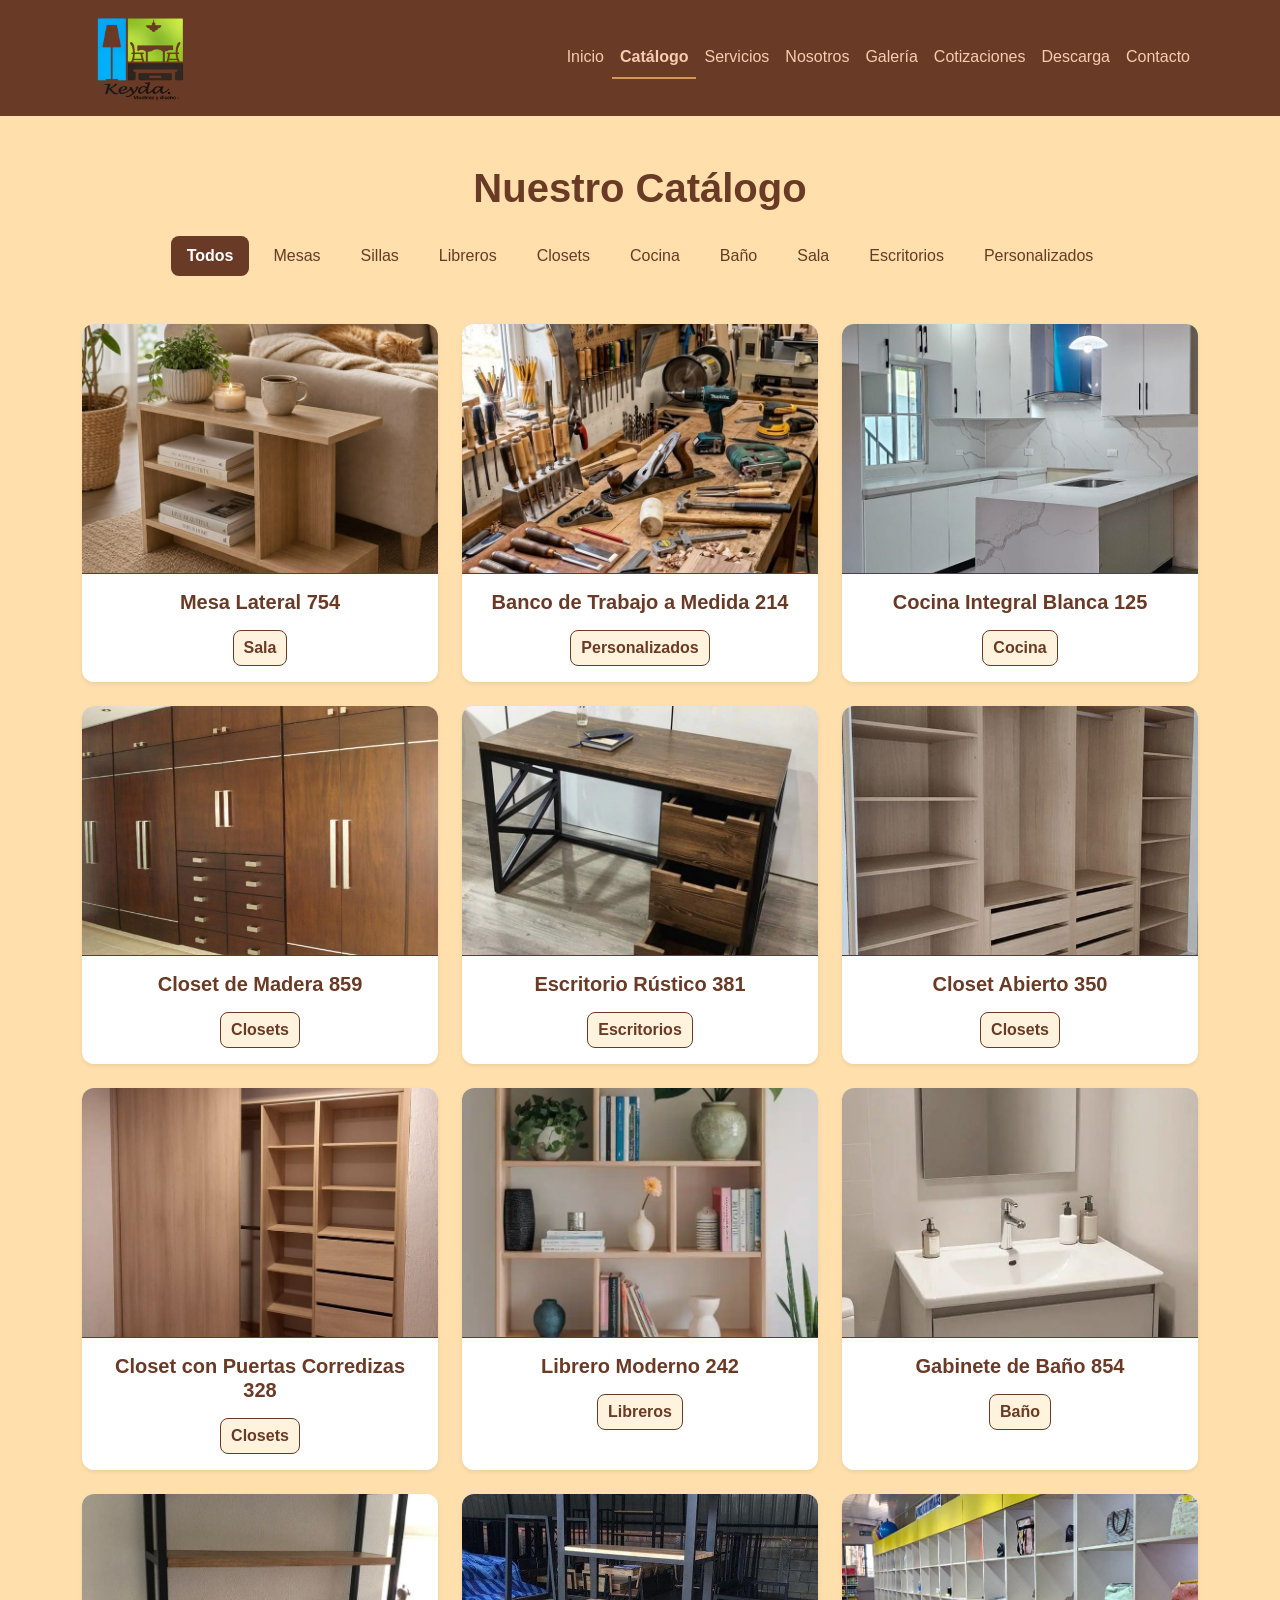
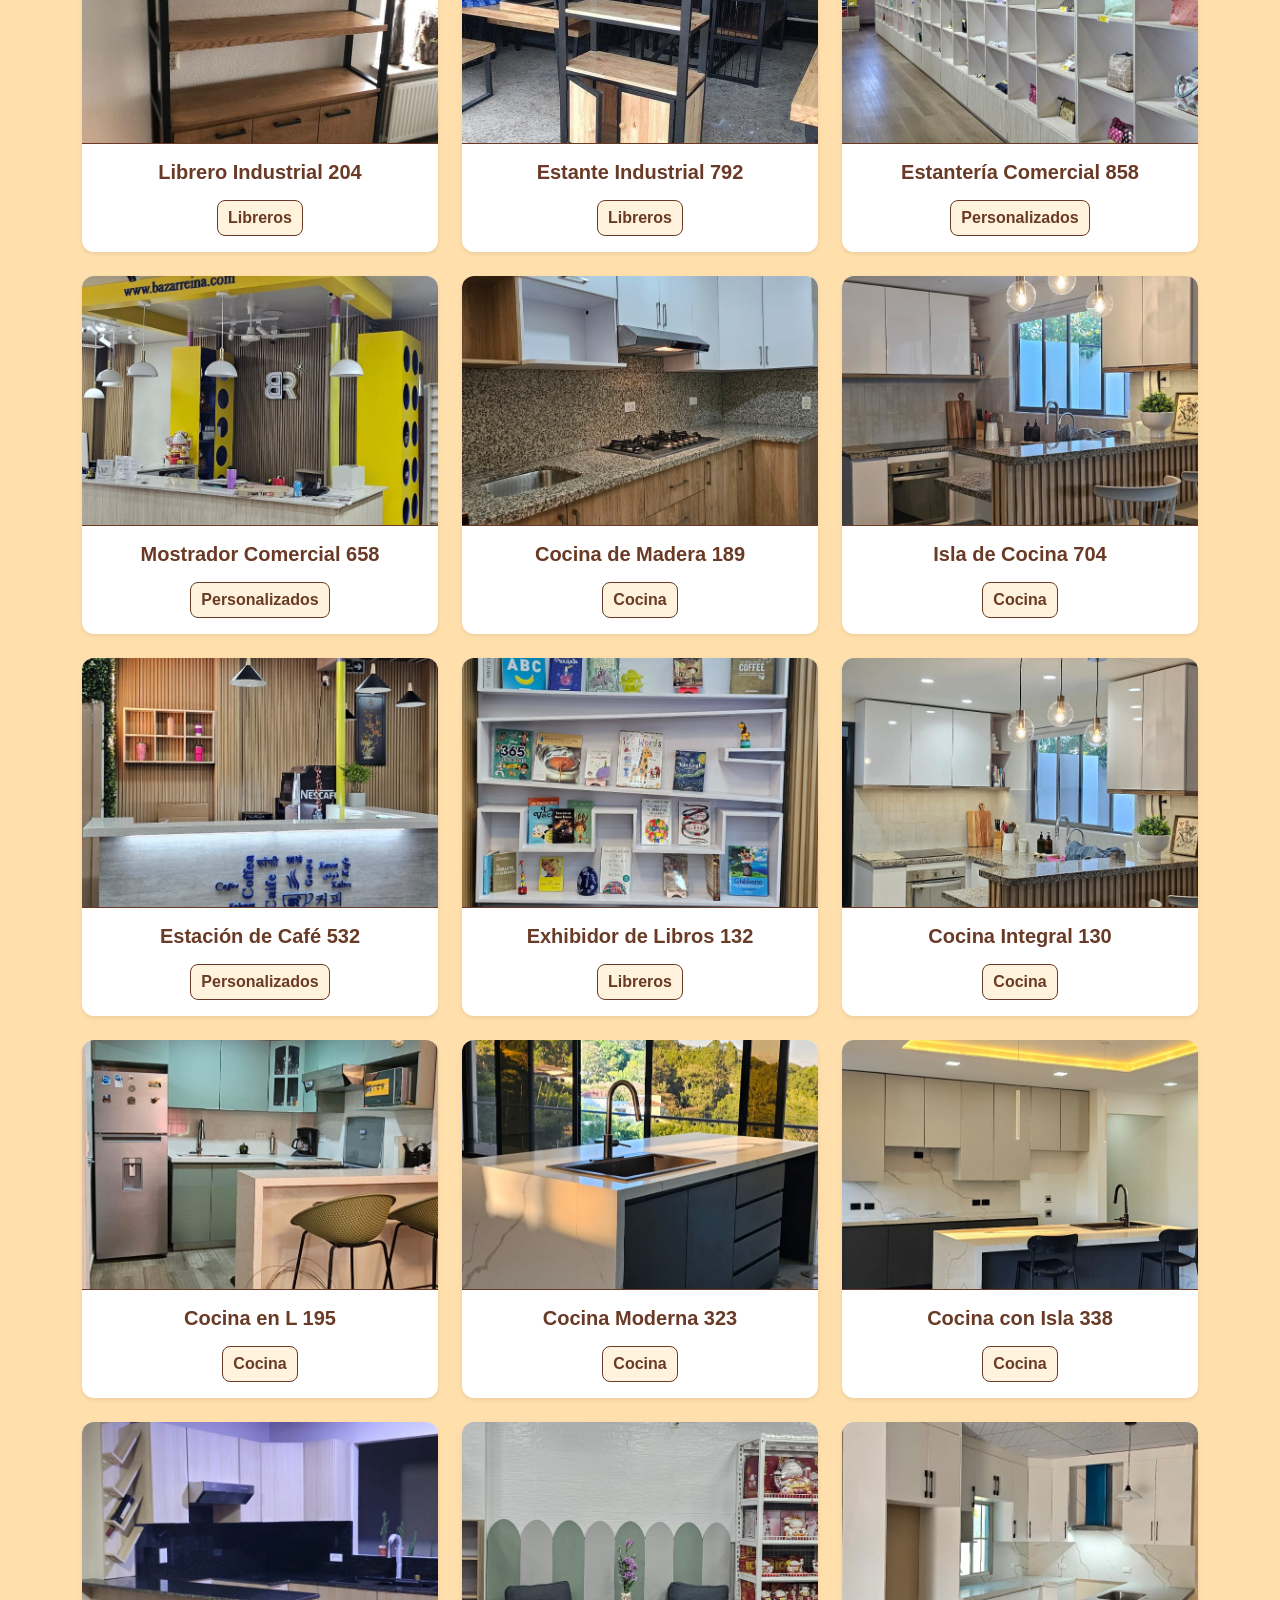
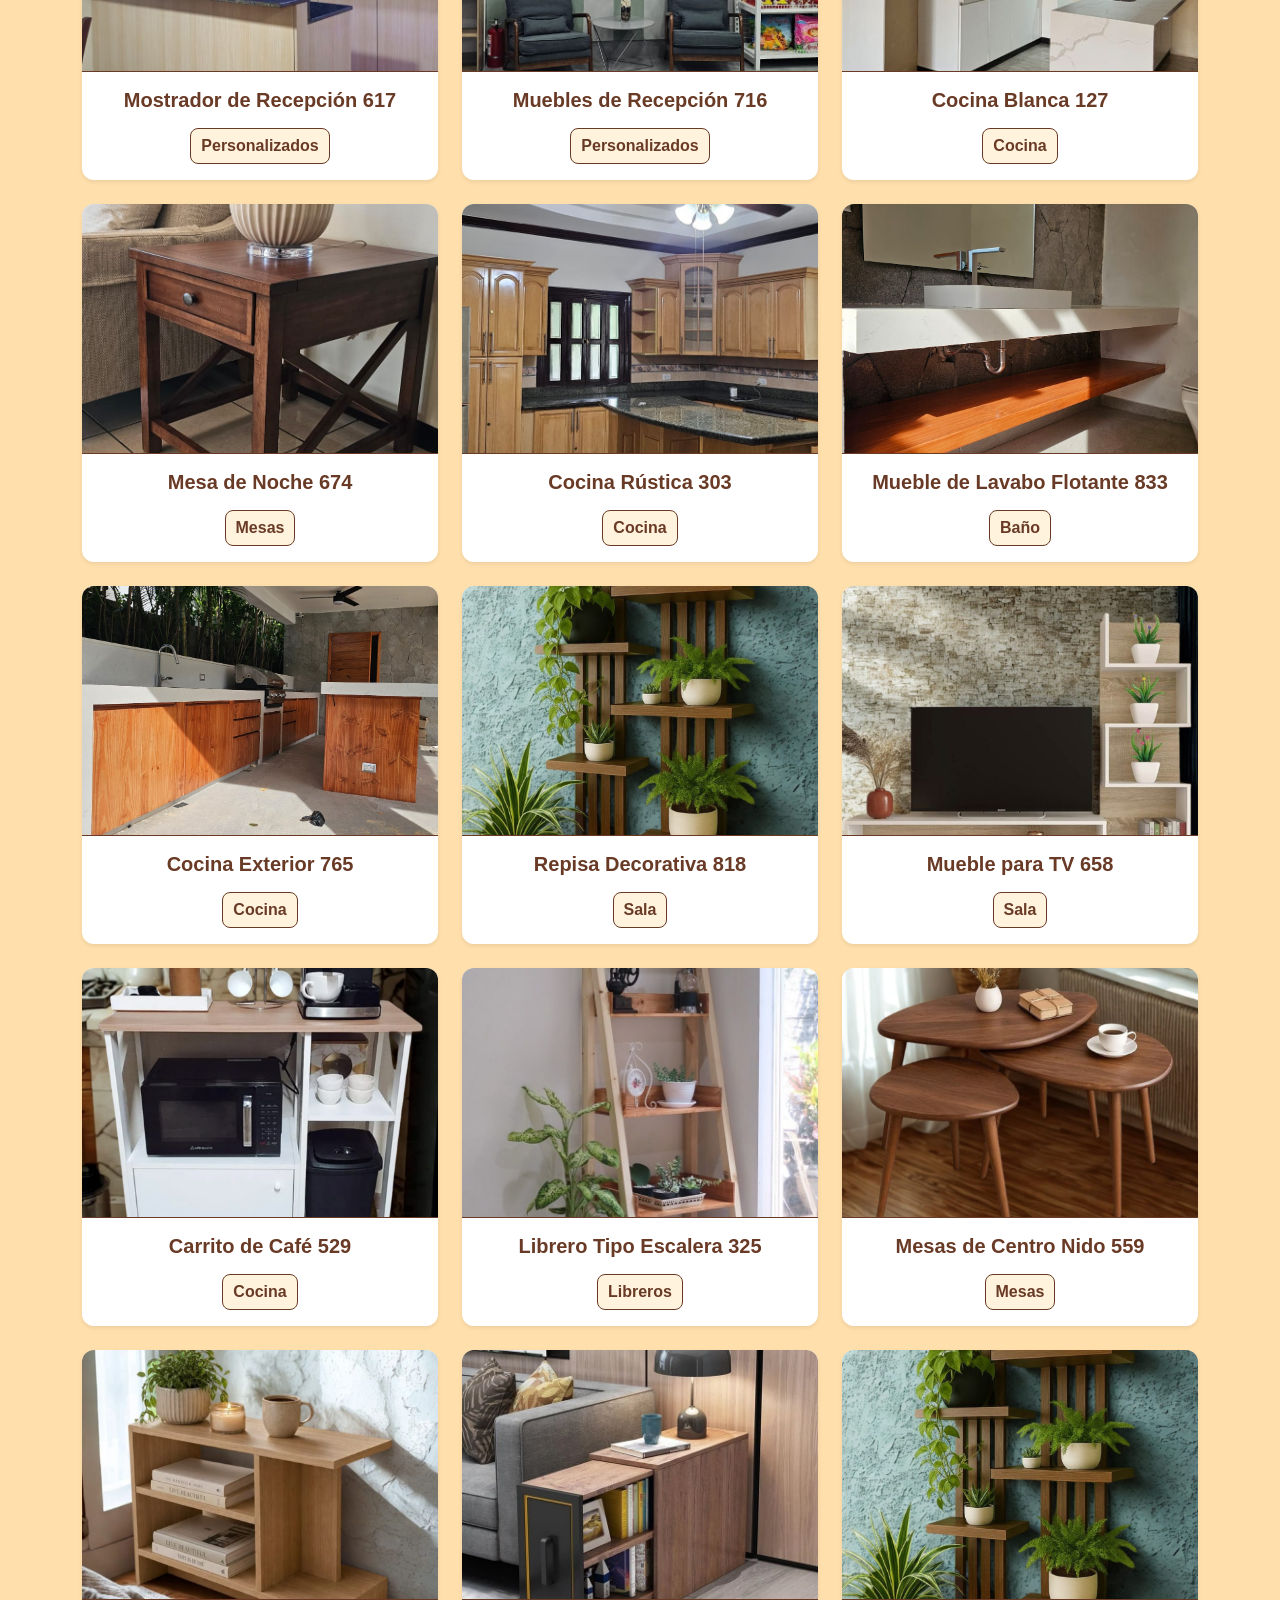
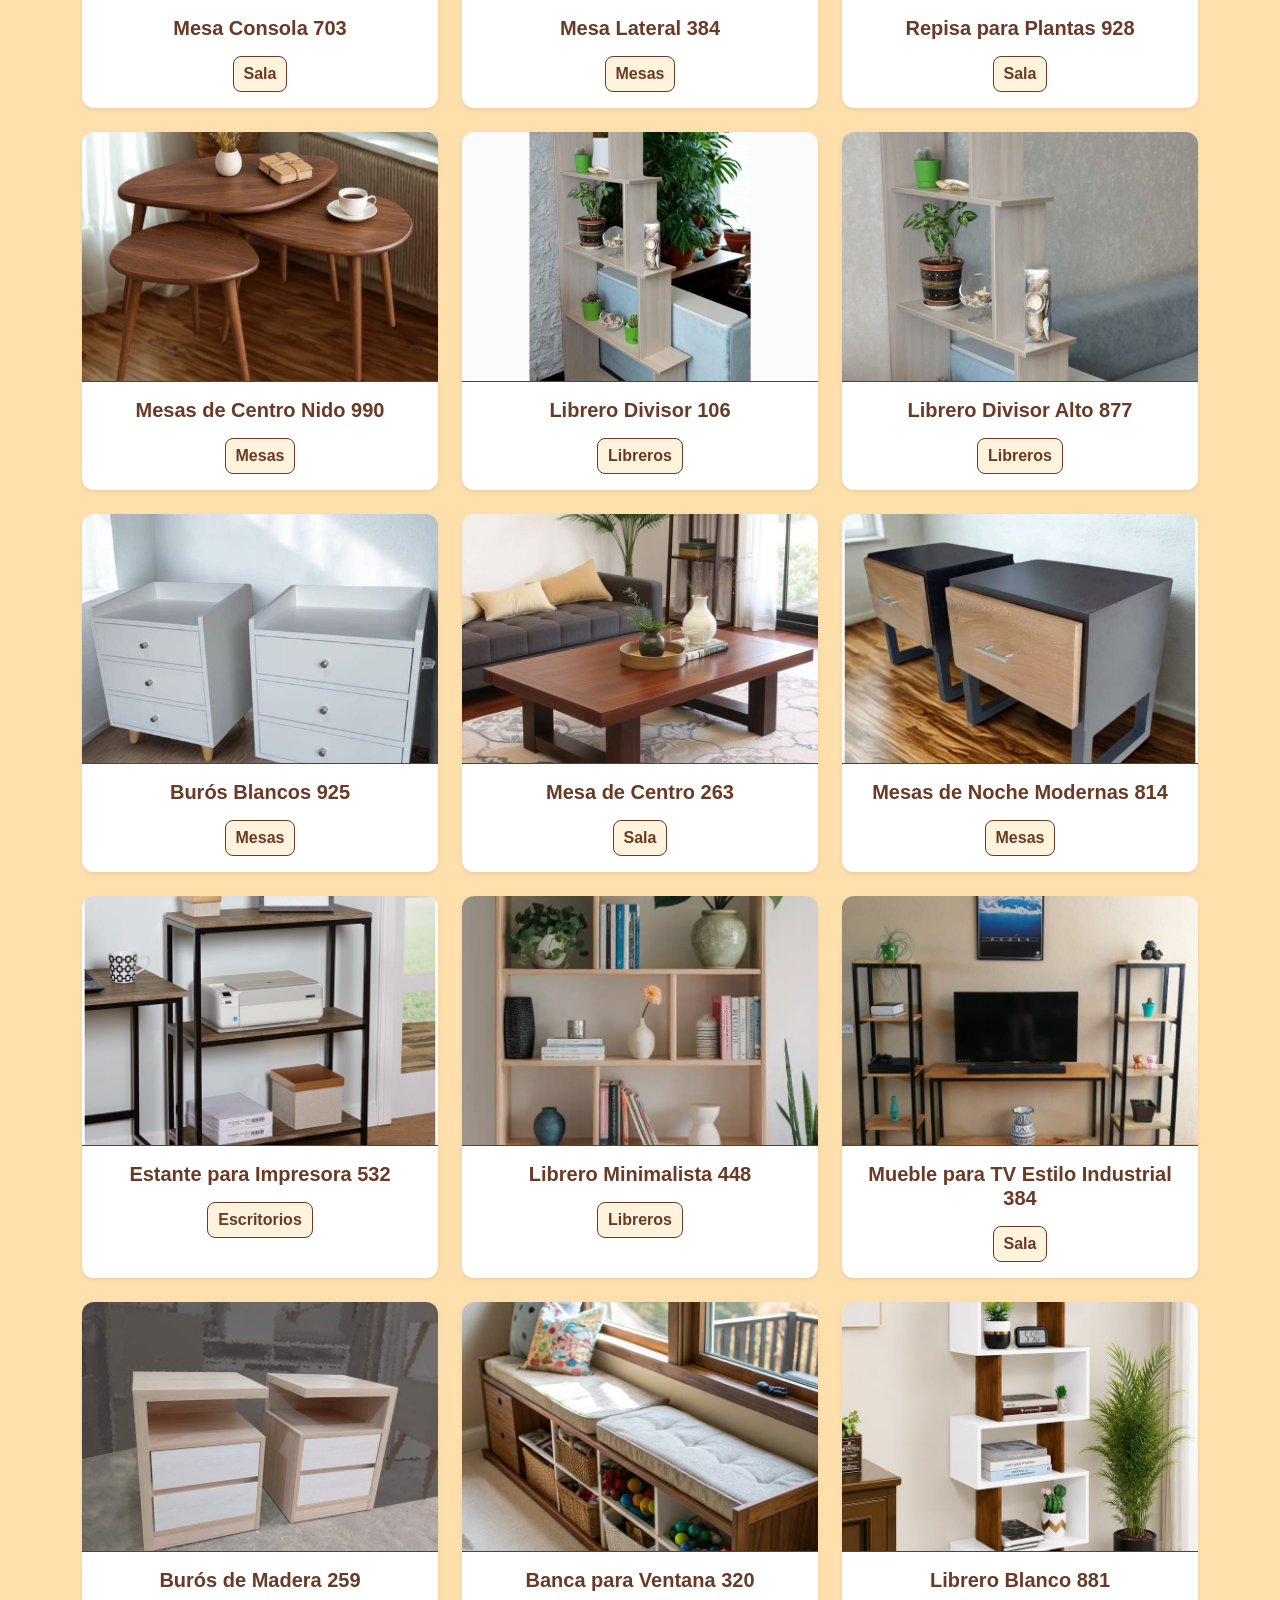
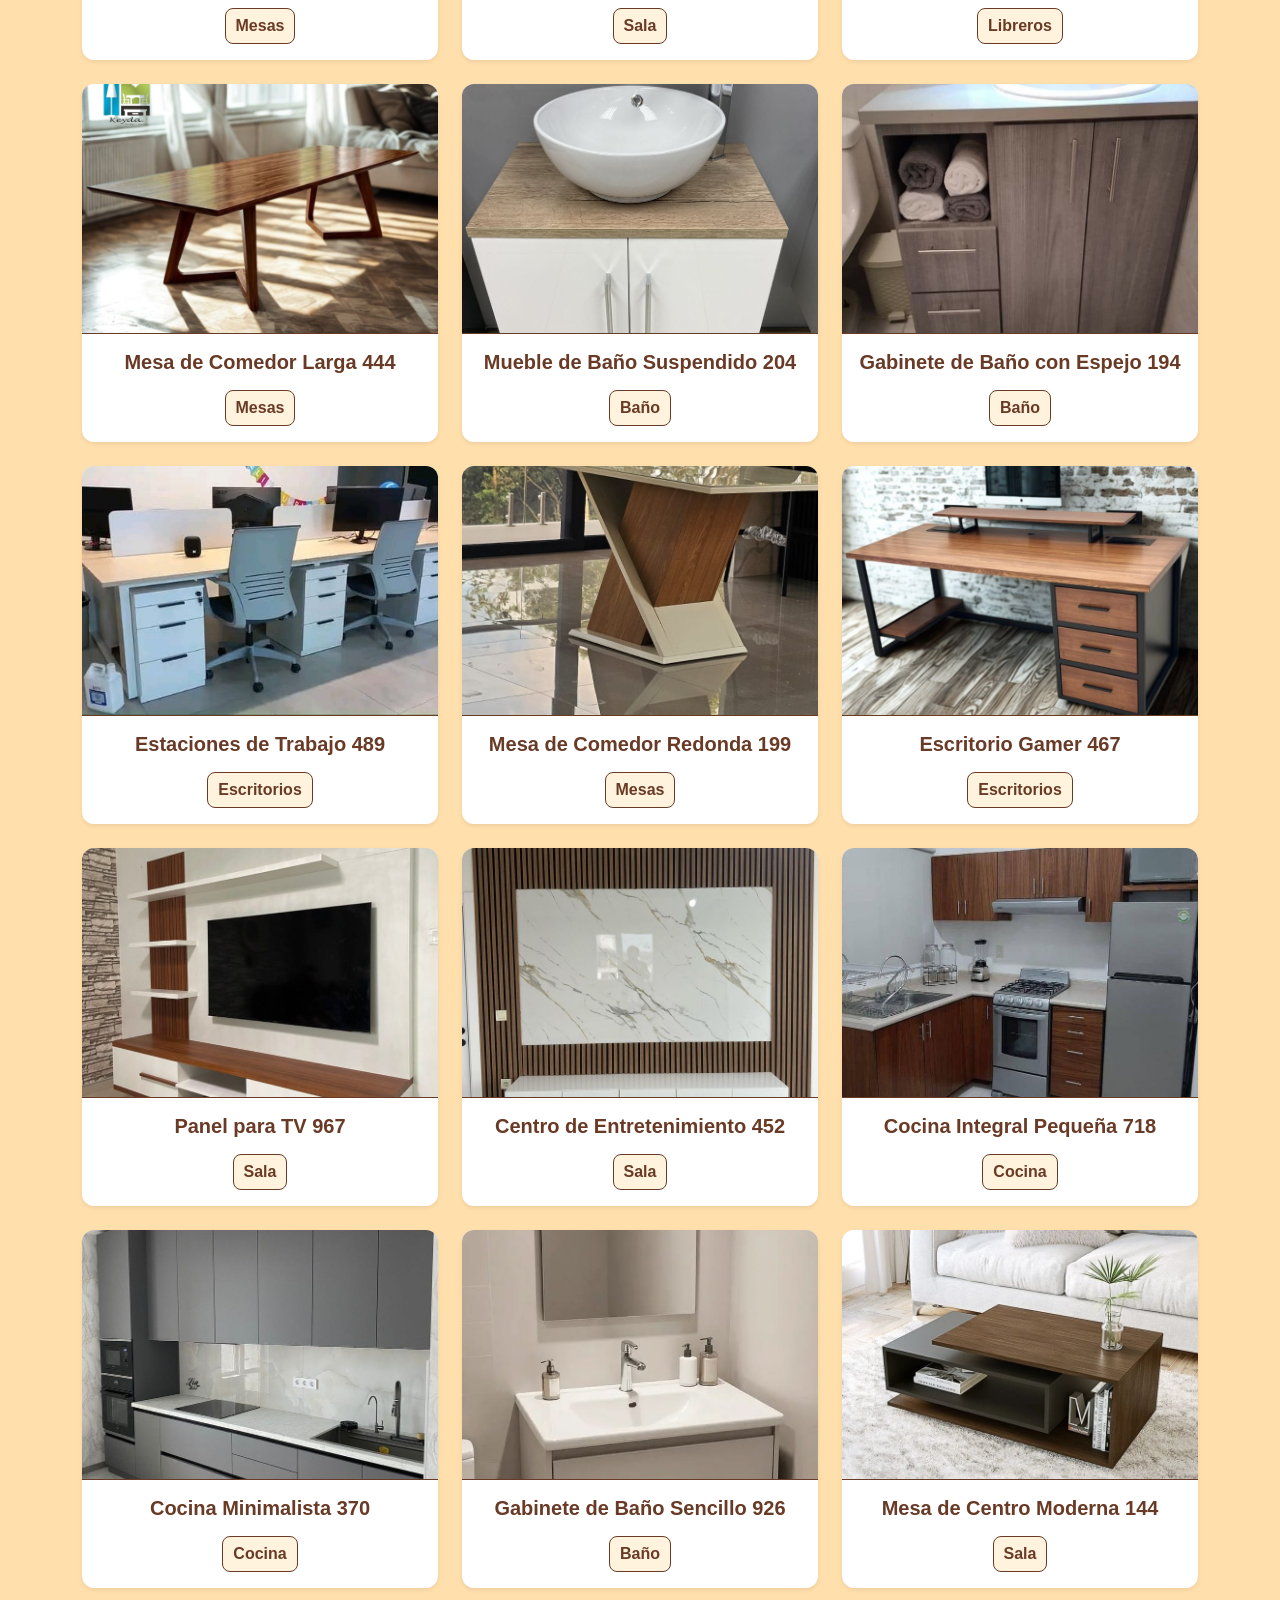
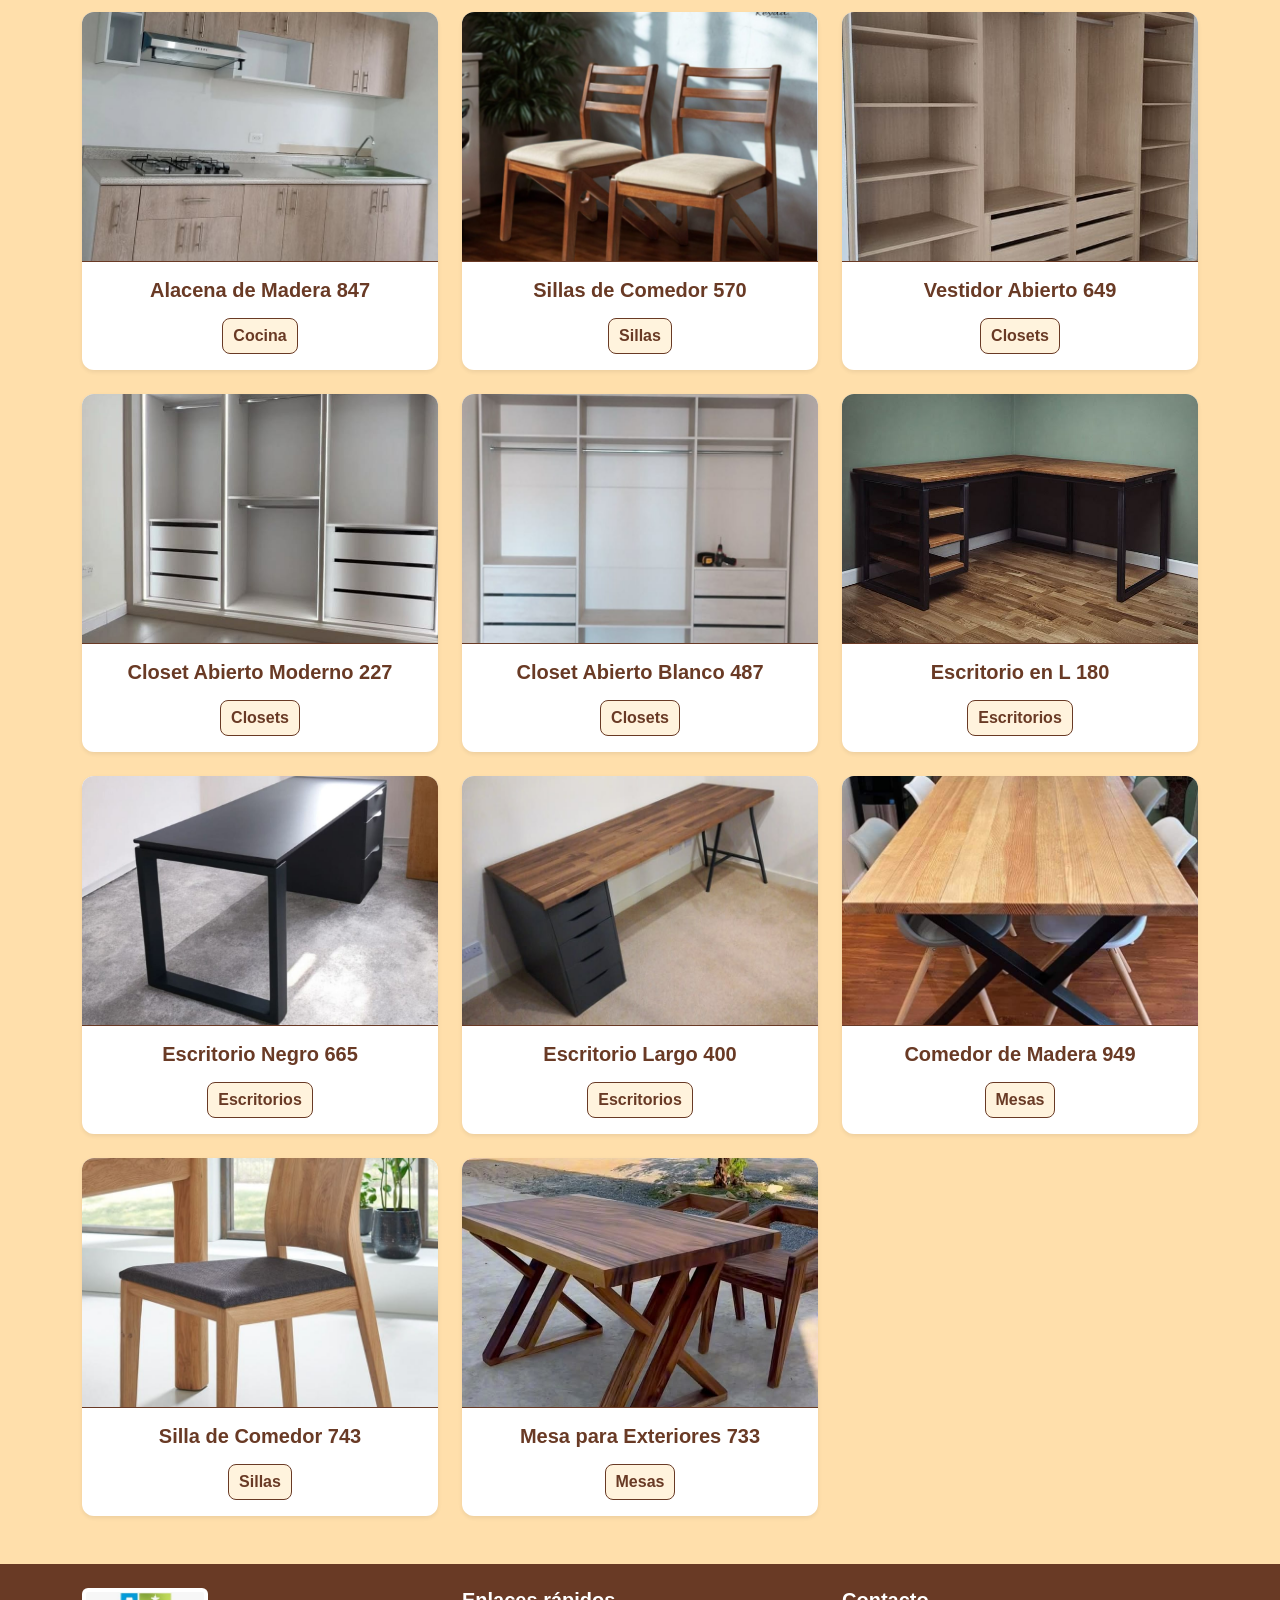
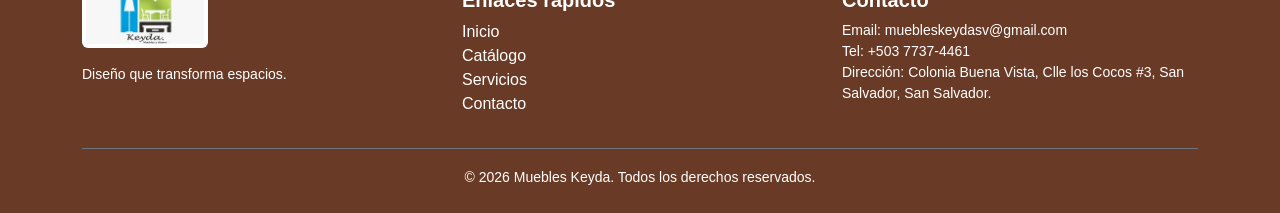
==== commit 73f73c1b: "Mejoras UI: Info de contacto, orden en servicios, y titulos gigantes responsivos" ====
--- a/catalogo.html
+++ b/catalogo.html
@@ -722,9 +722,9 @@
                 <div class="col-md-4">
                     <h5 class="fw-bold">Contacto</h5>
                     <ul class="list-unstyled small">
-                        <li>Email: contacto@muebleskeyda.com</li>
-                        <li>Tel: +503 2222-3333</li>
-                        <li>Dirección: Av. Los Cocos, San Salvador</li>
+                        <li>Email: muebleskeydasv@gmail.com</li>
+                        <li>Tel: +503 7737-4461</li>
+                        <li>Dirección: Colonia Buena Vista, Clle los Cocos #3, San Salvador, San Salvador.</li>
                     </ul>
                 </div>
             </div>
--- a/css/styles.css
+++ b/css/styles.css
@@ -1,4 +1,4 @@
-@import url('https://fonts.googleapis.com/css2?family=Inter:wght@400;600;700&family=Manrope:wght@400;600;700&family=Outfit:wght@400;600;700&family=Poppins:wght@400;600;700&display=swap');
+﻿@import url('https://fonts.googleapis.com/css2?family=Inter:wght@400;600;700&family=Manrope:wght@400;600;700&family=Outfit:wght@400;600;700&family=Poppins:wght@400;600;700&display=swap');
 
 :root {
     --color-primario: #693A25;
@@ -150,3 +150,46 @@
     object-fit: cover;
     width: 100%;
 }
+
+/* Responsive Hero Typography (Reactivo y Super Grande) */
+.hero-title-responsive {
+    /* Celulares */
+    font-size: 4.5rem;
+    line-height: 1.05;
+}
+.hero-subtitle-responsive {
+    /* Celulares */
+    font-size: 1.5rem;
+}
+
+@media (min-width: 768px) {
+    /* Tablets */
+    .hero-title-responsive {
+        font-size: 7rem;
+    }
+    .hero-subtitle-responsive {
+        font-size: 2rem;
+    }
+}
+
+@media (min-width: 992px) {
+    /* Laptops y pantallas normales */
+    .hero-title-responsive {
+        font-size: 9rem;
+    }
+    .hero-subtitle-responsive {
+        font-size: 2.4rem;
+    }
+}
+
+@media (min-width: 1400px) {
+    /* Monitores SUPER grandes */
+    .hero-title-responsive {
+        font-size: 11rem;
+    }
+    .hero-subtitle-responsive {
+        font-size: 2.8rem;
+    }
+}
+
+
